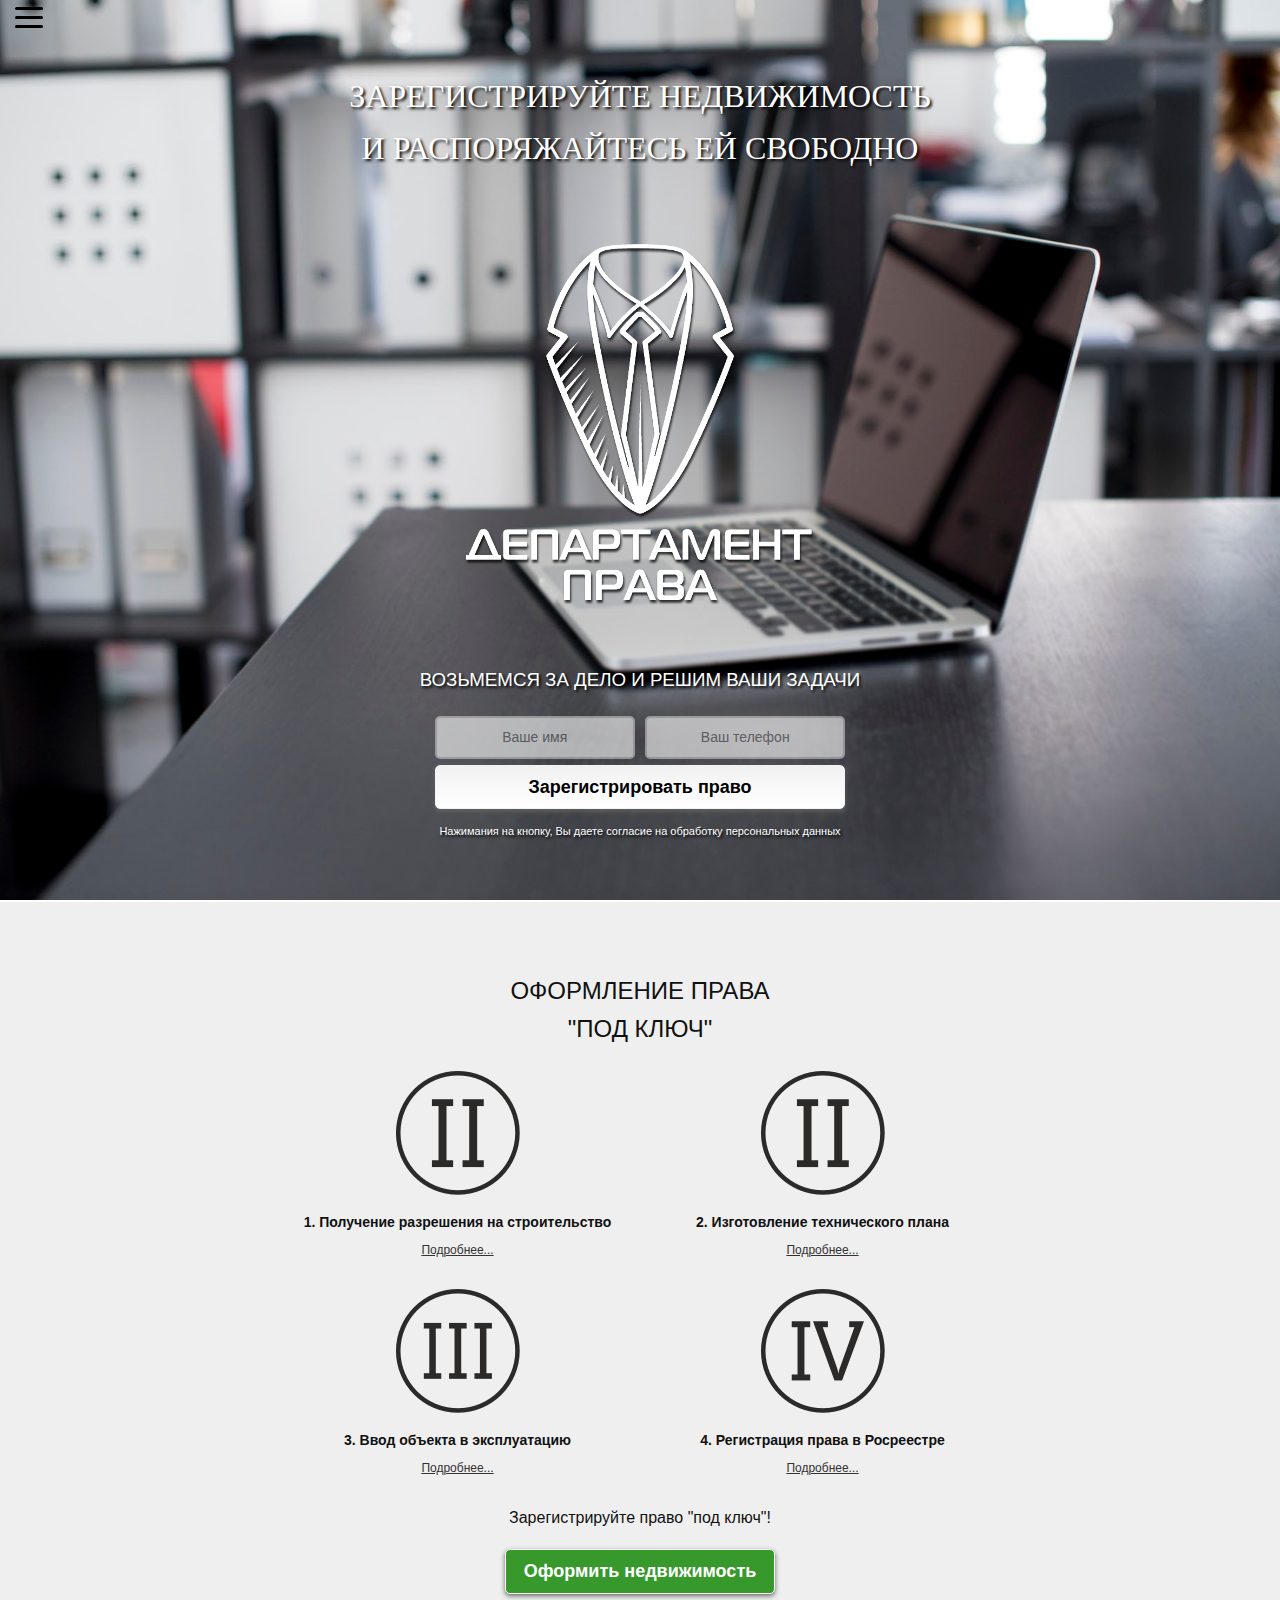
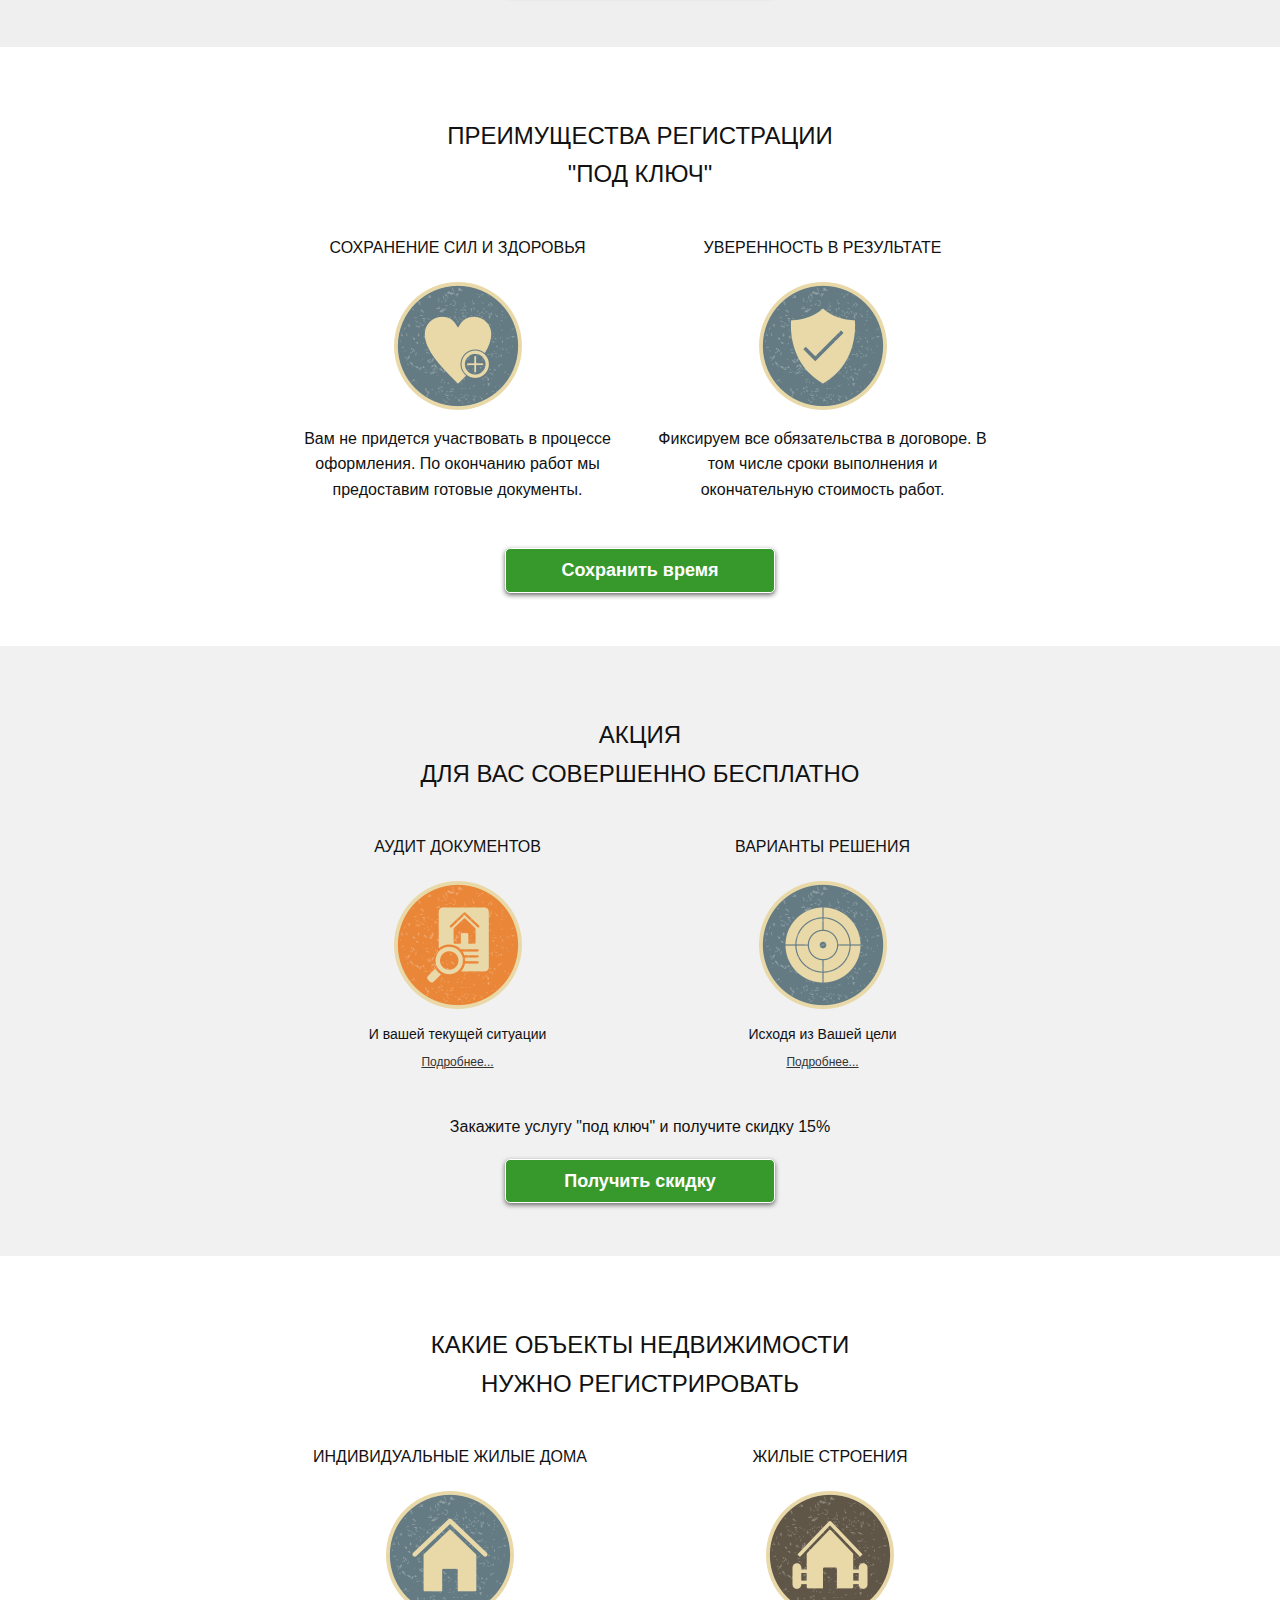
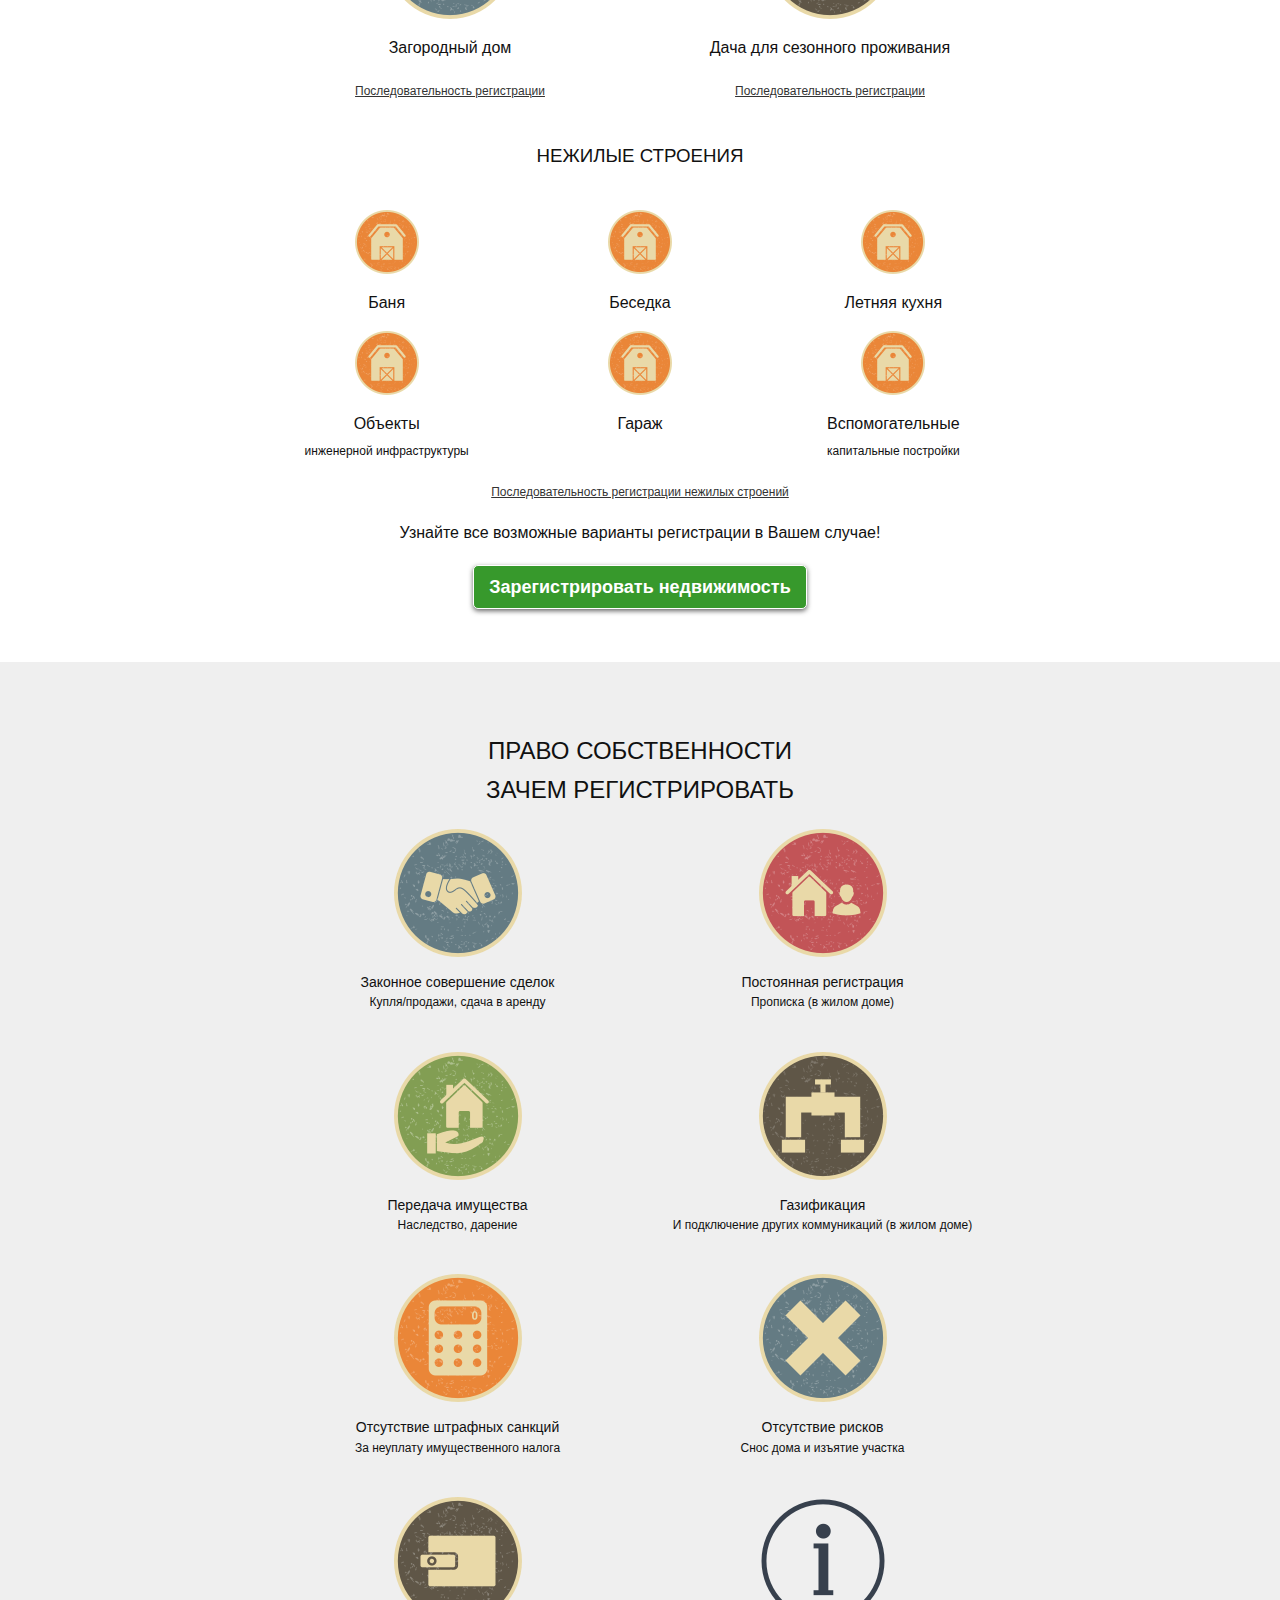
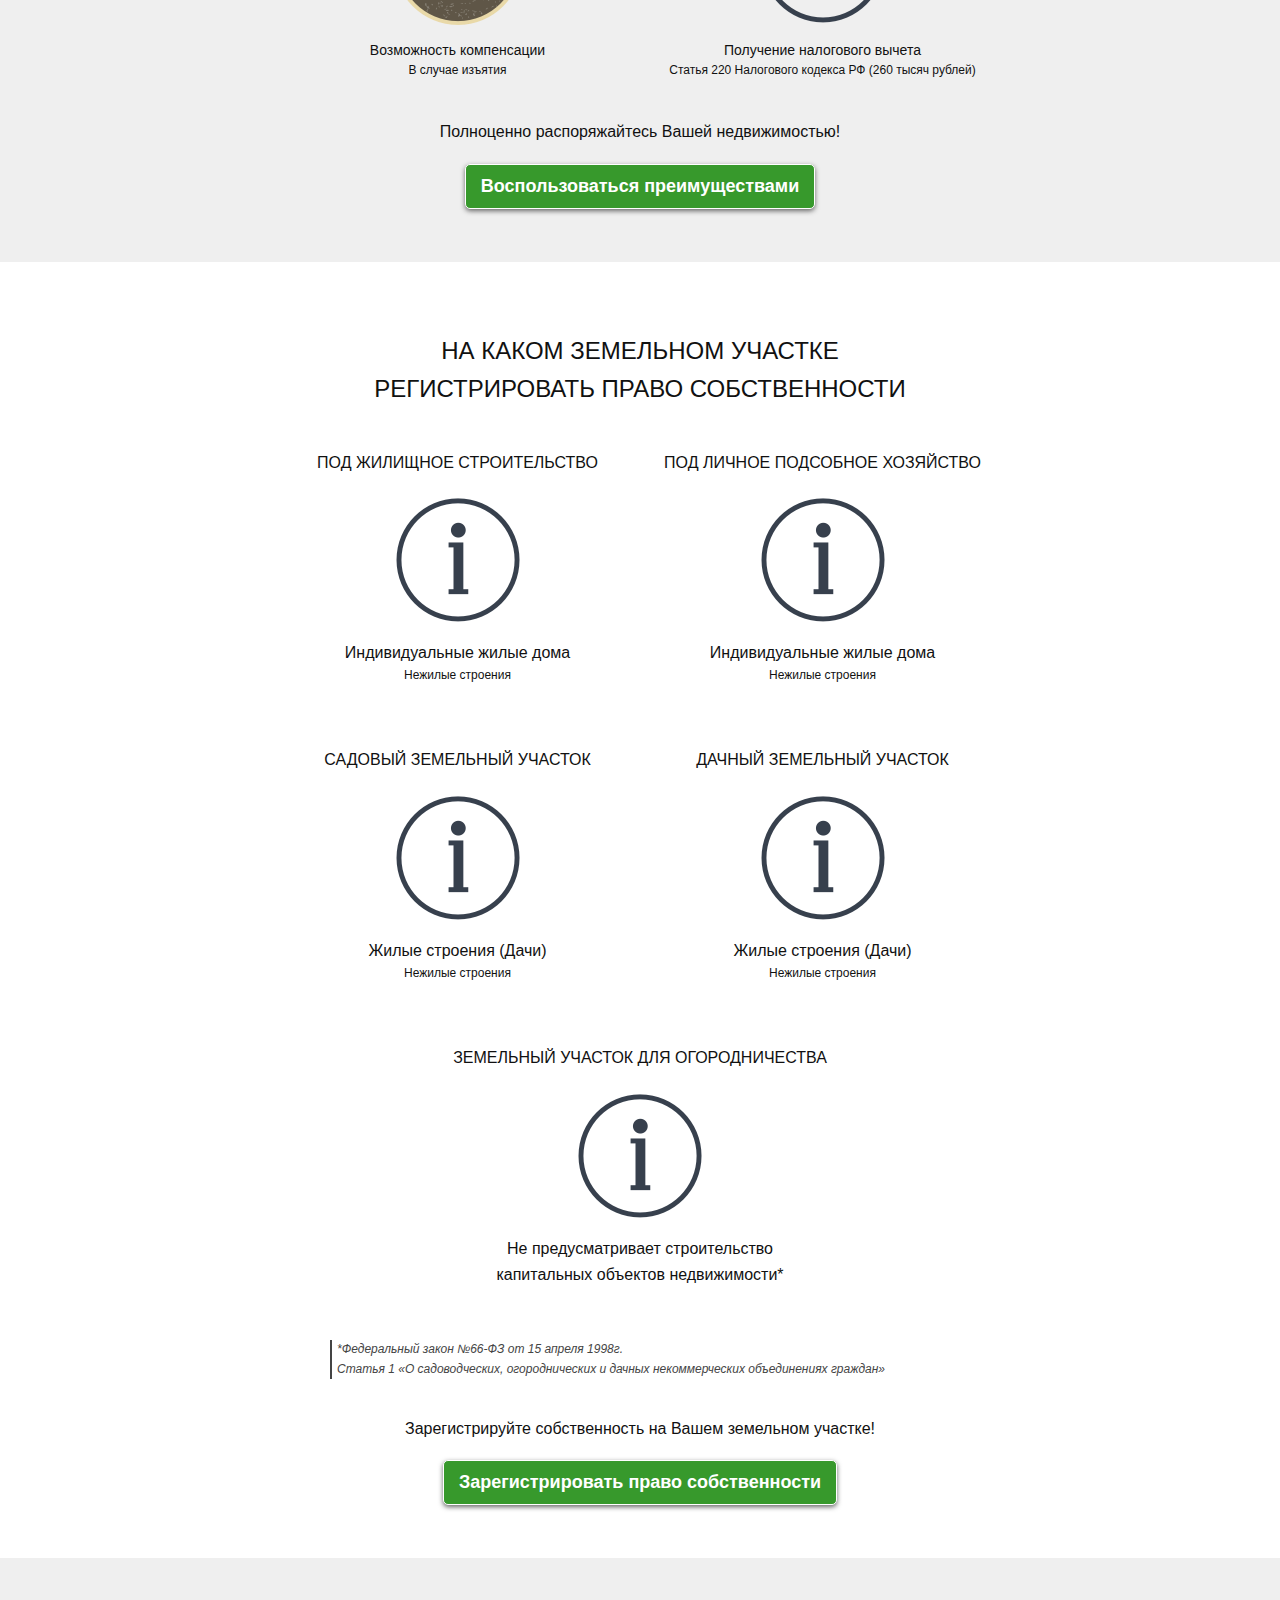
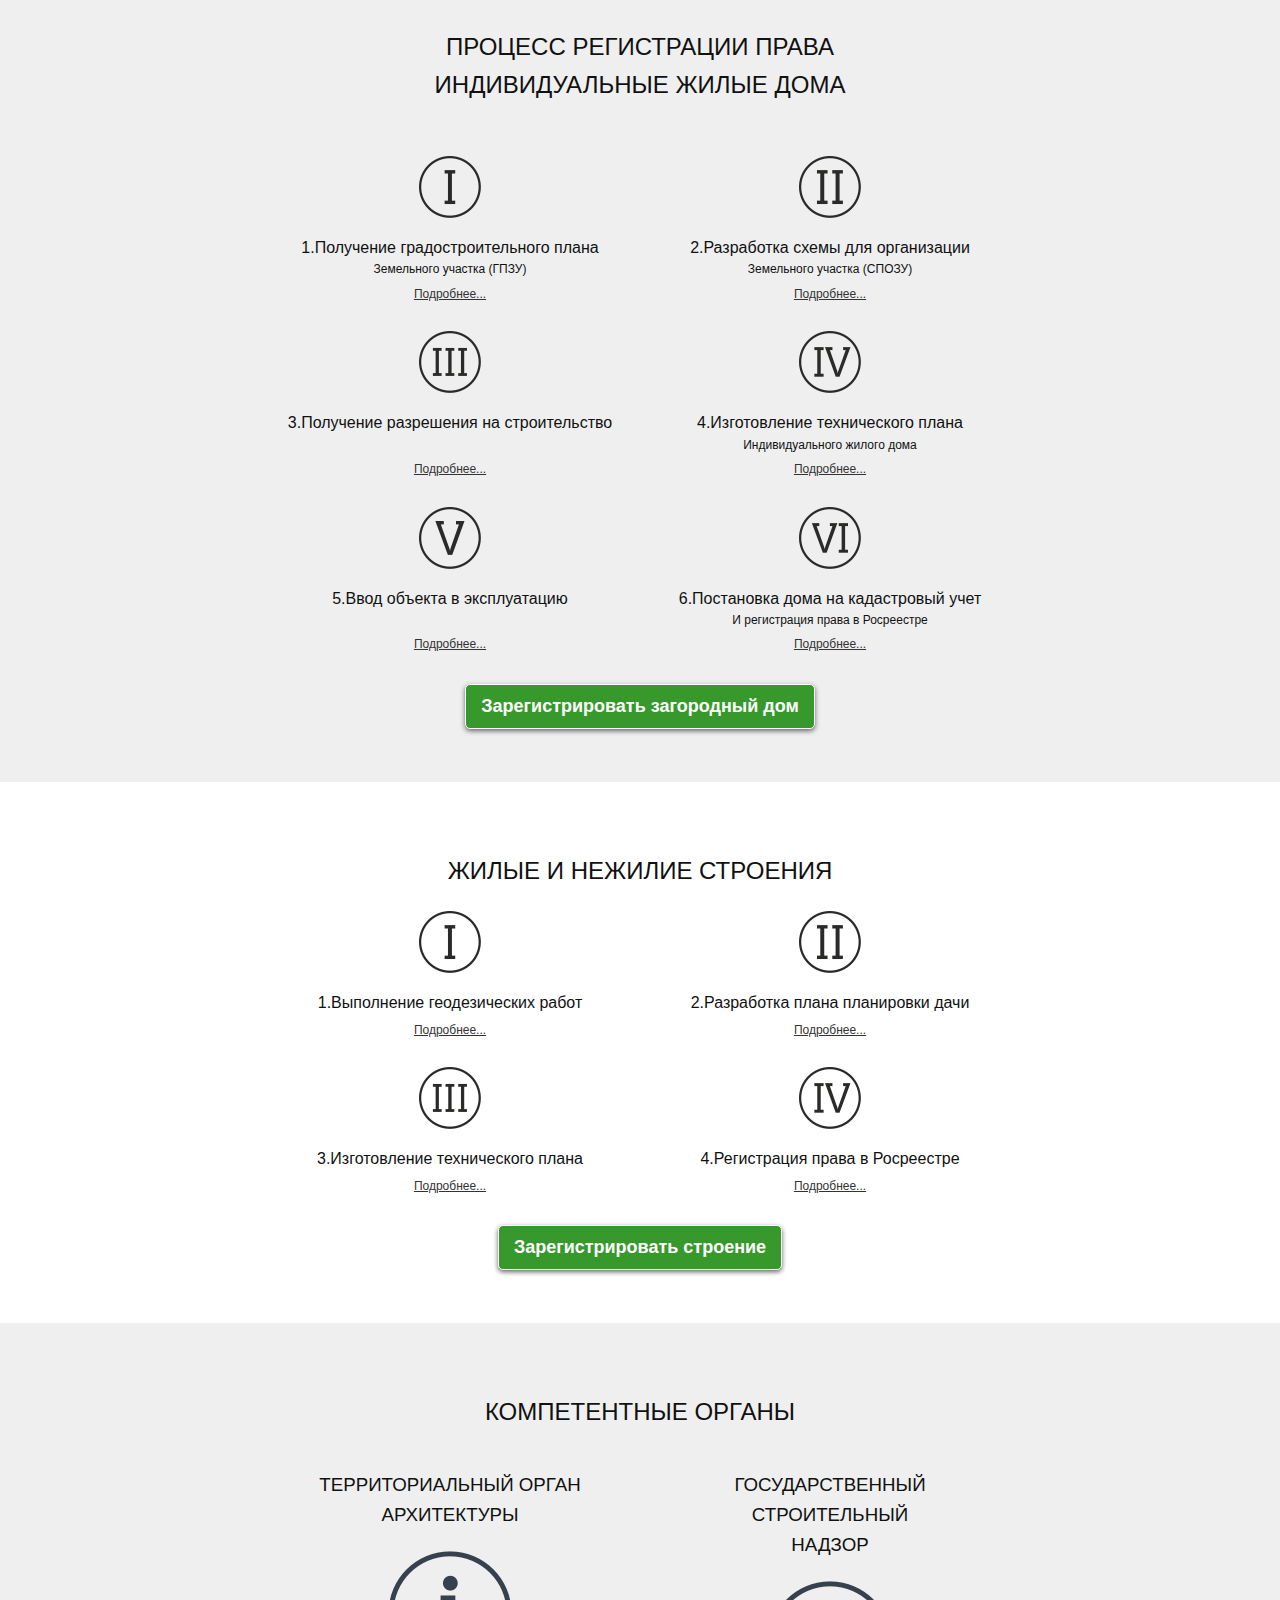
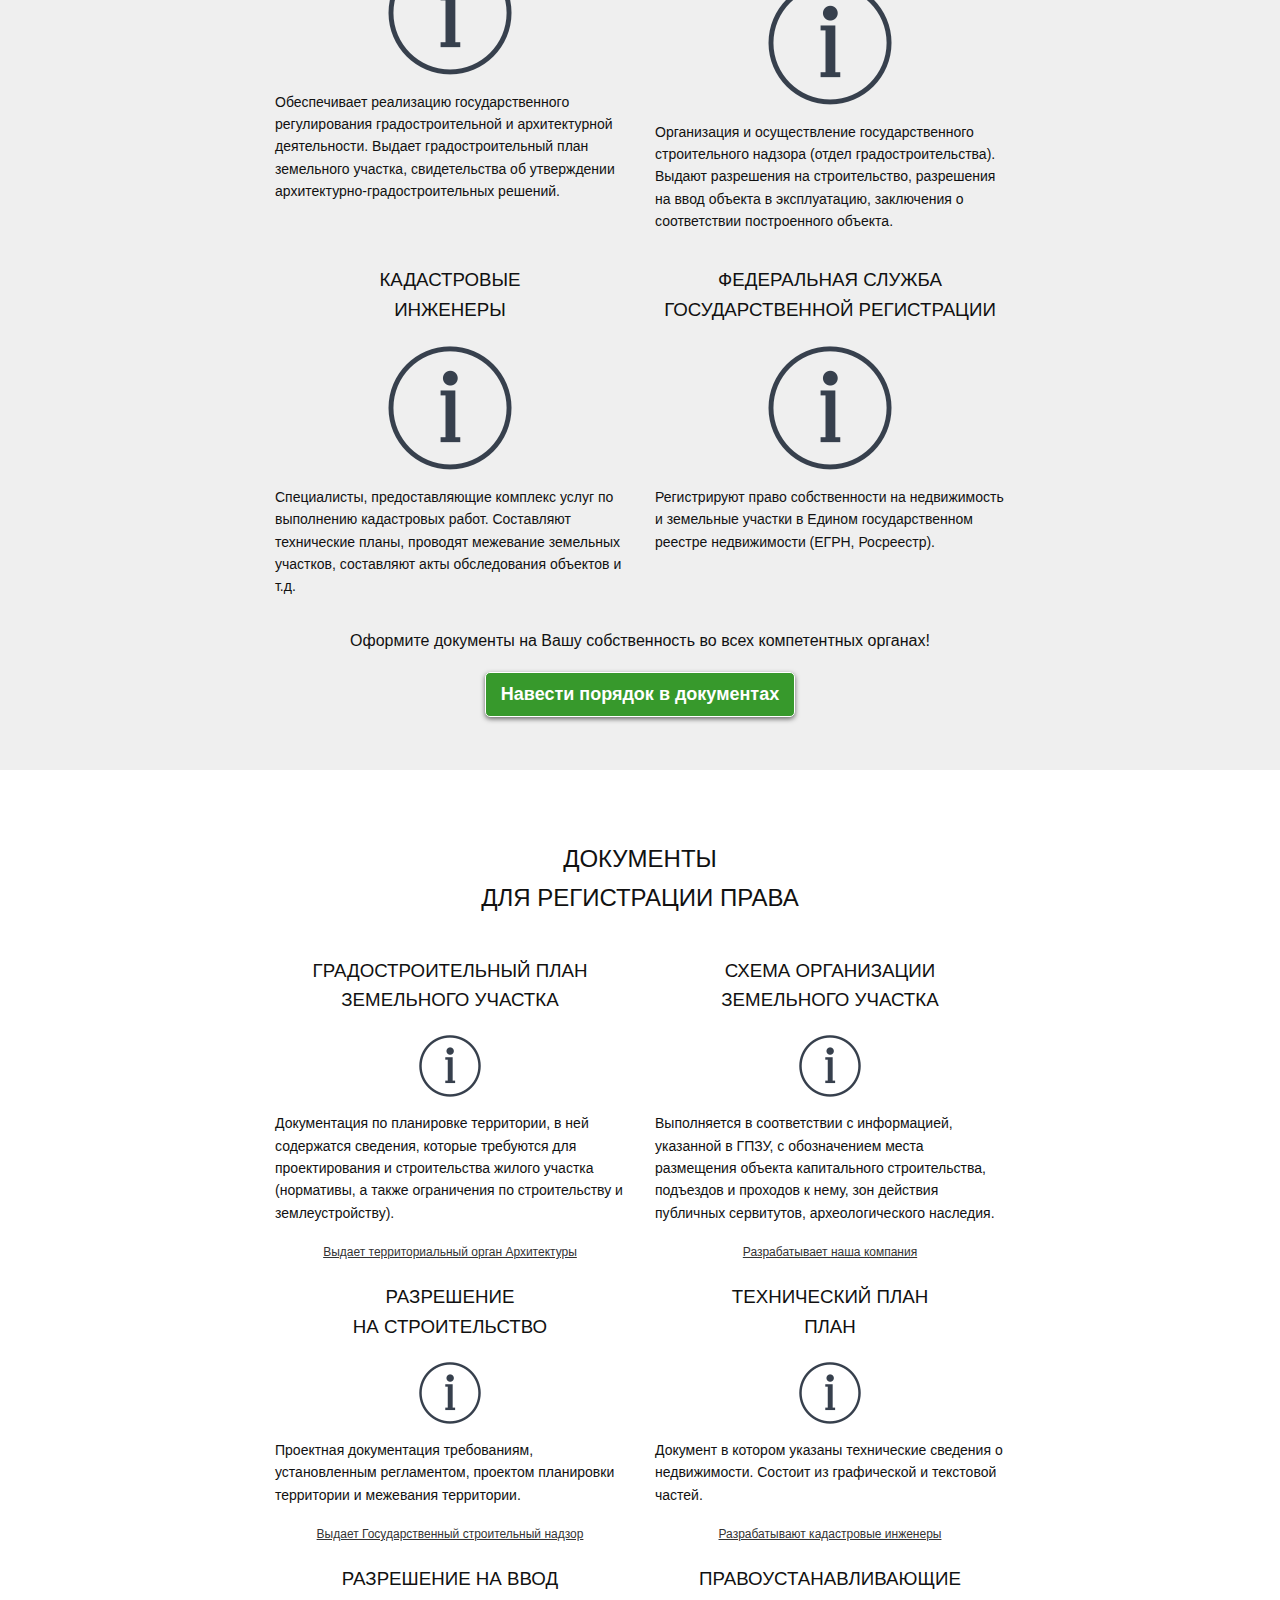
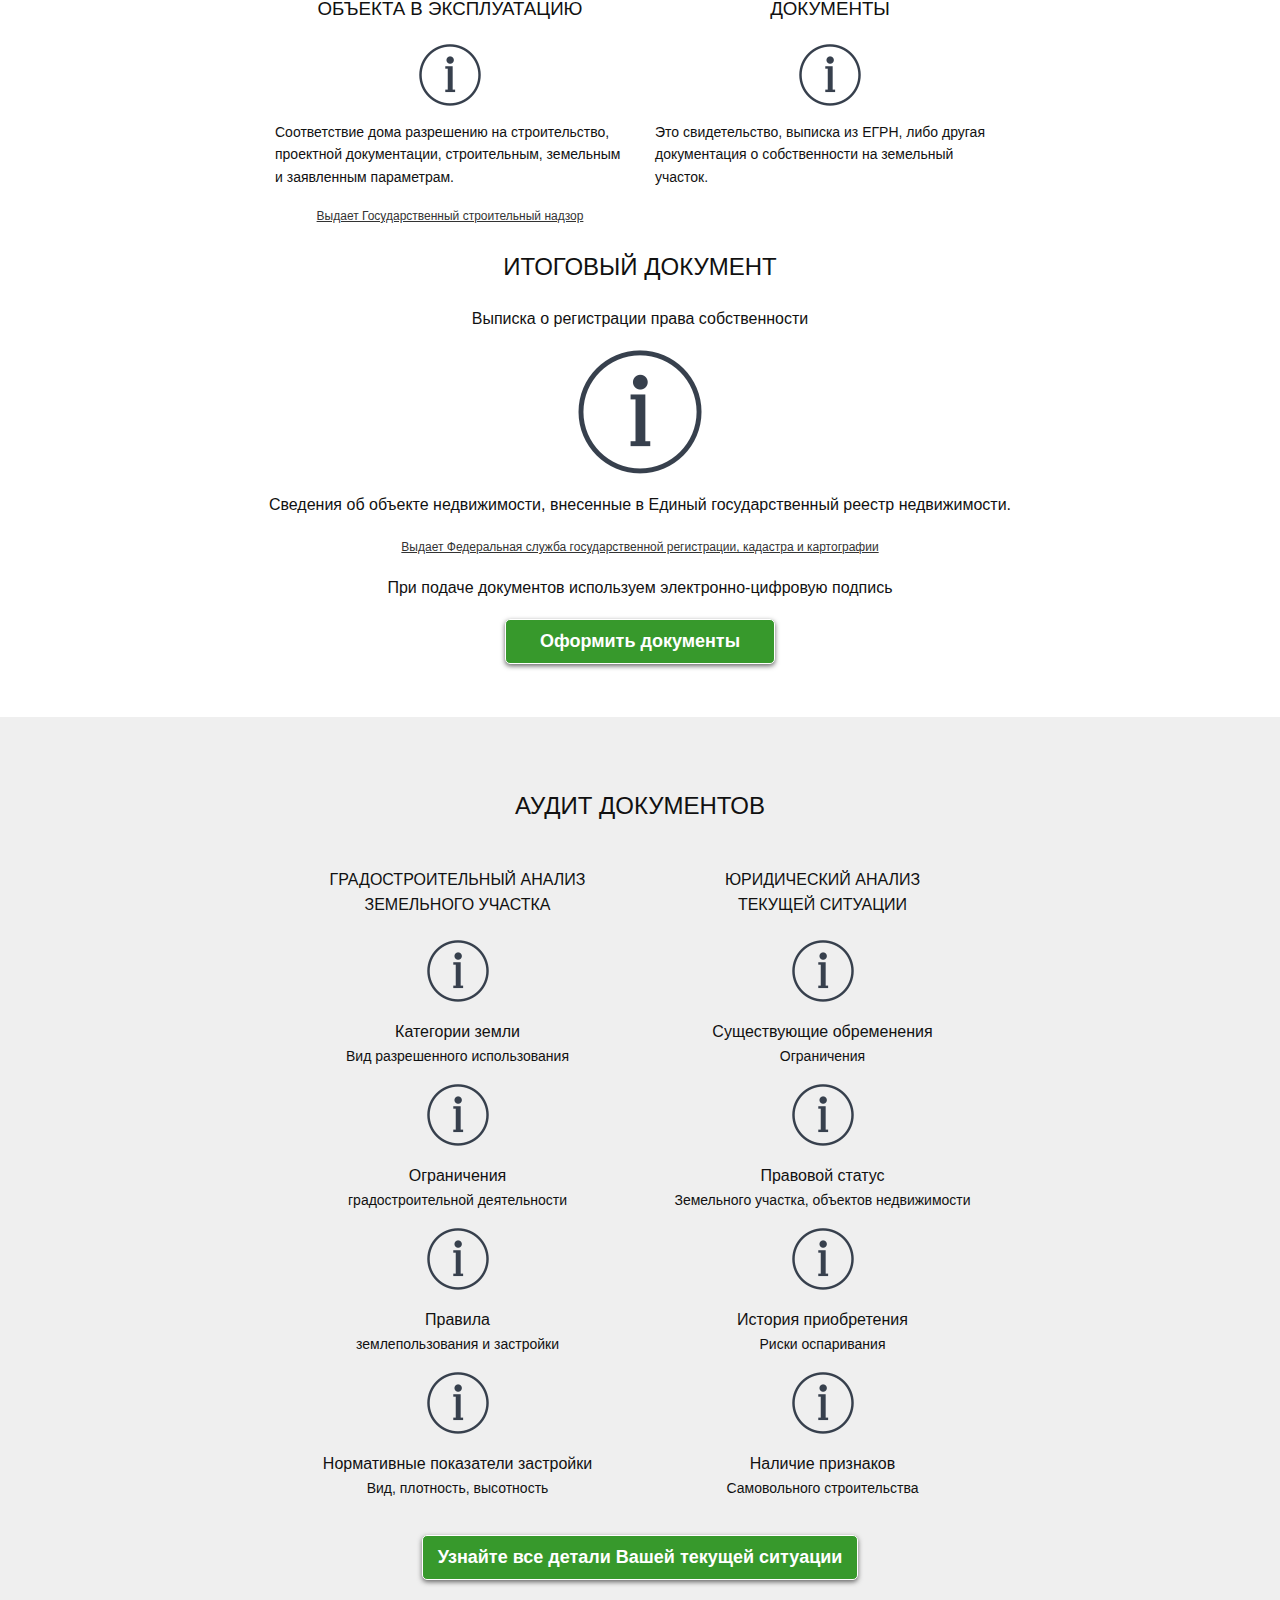
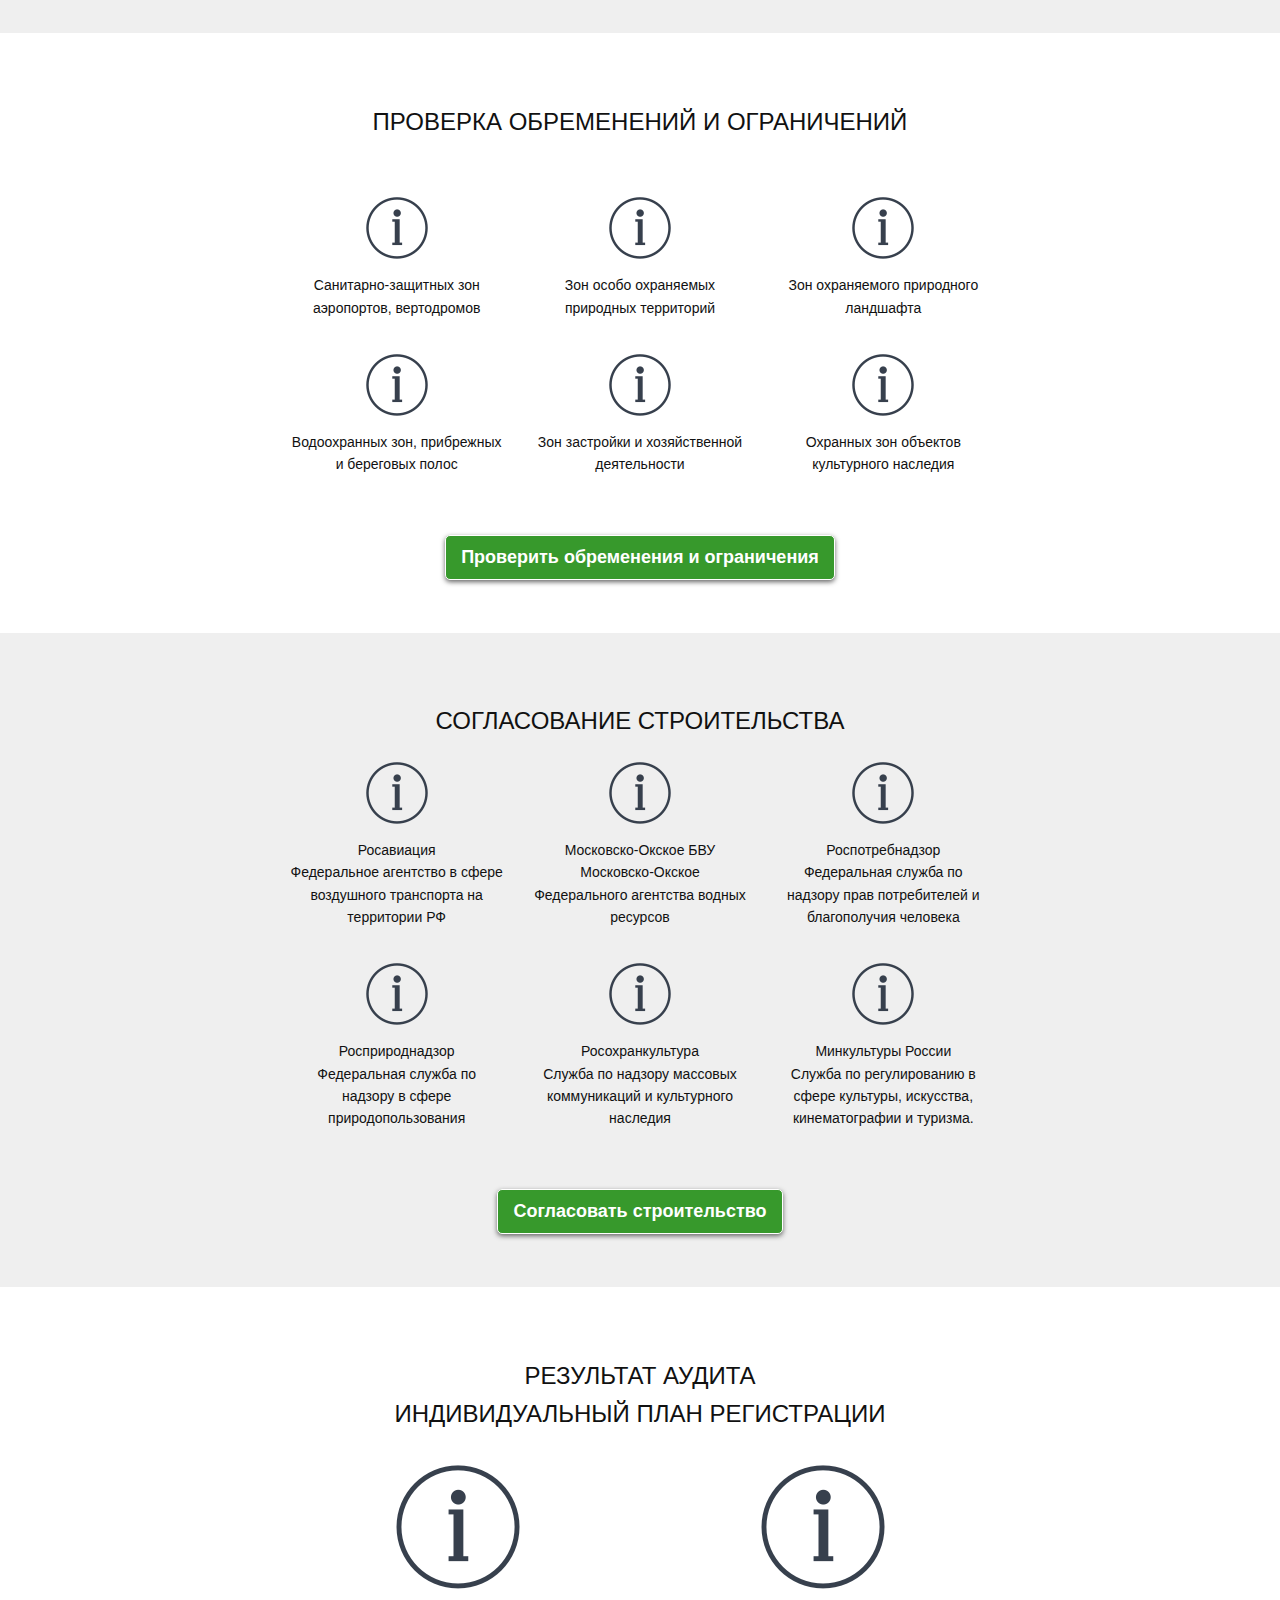
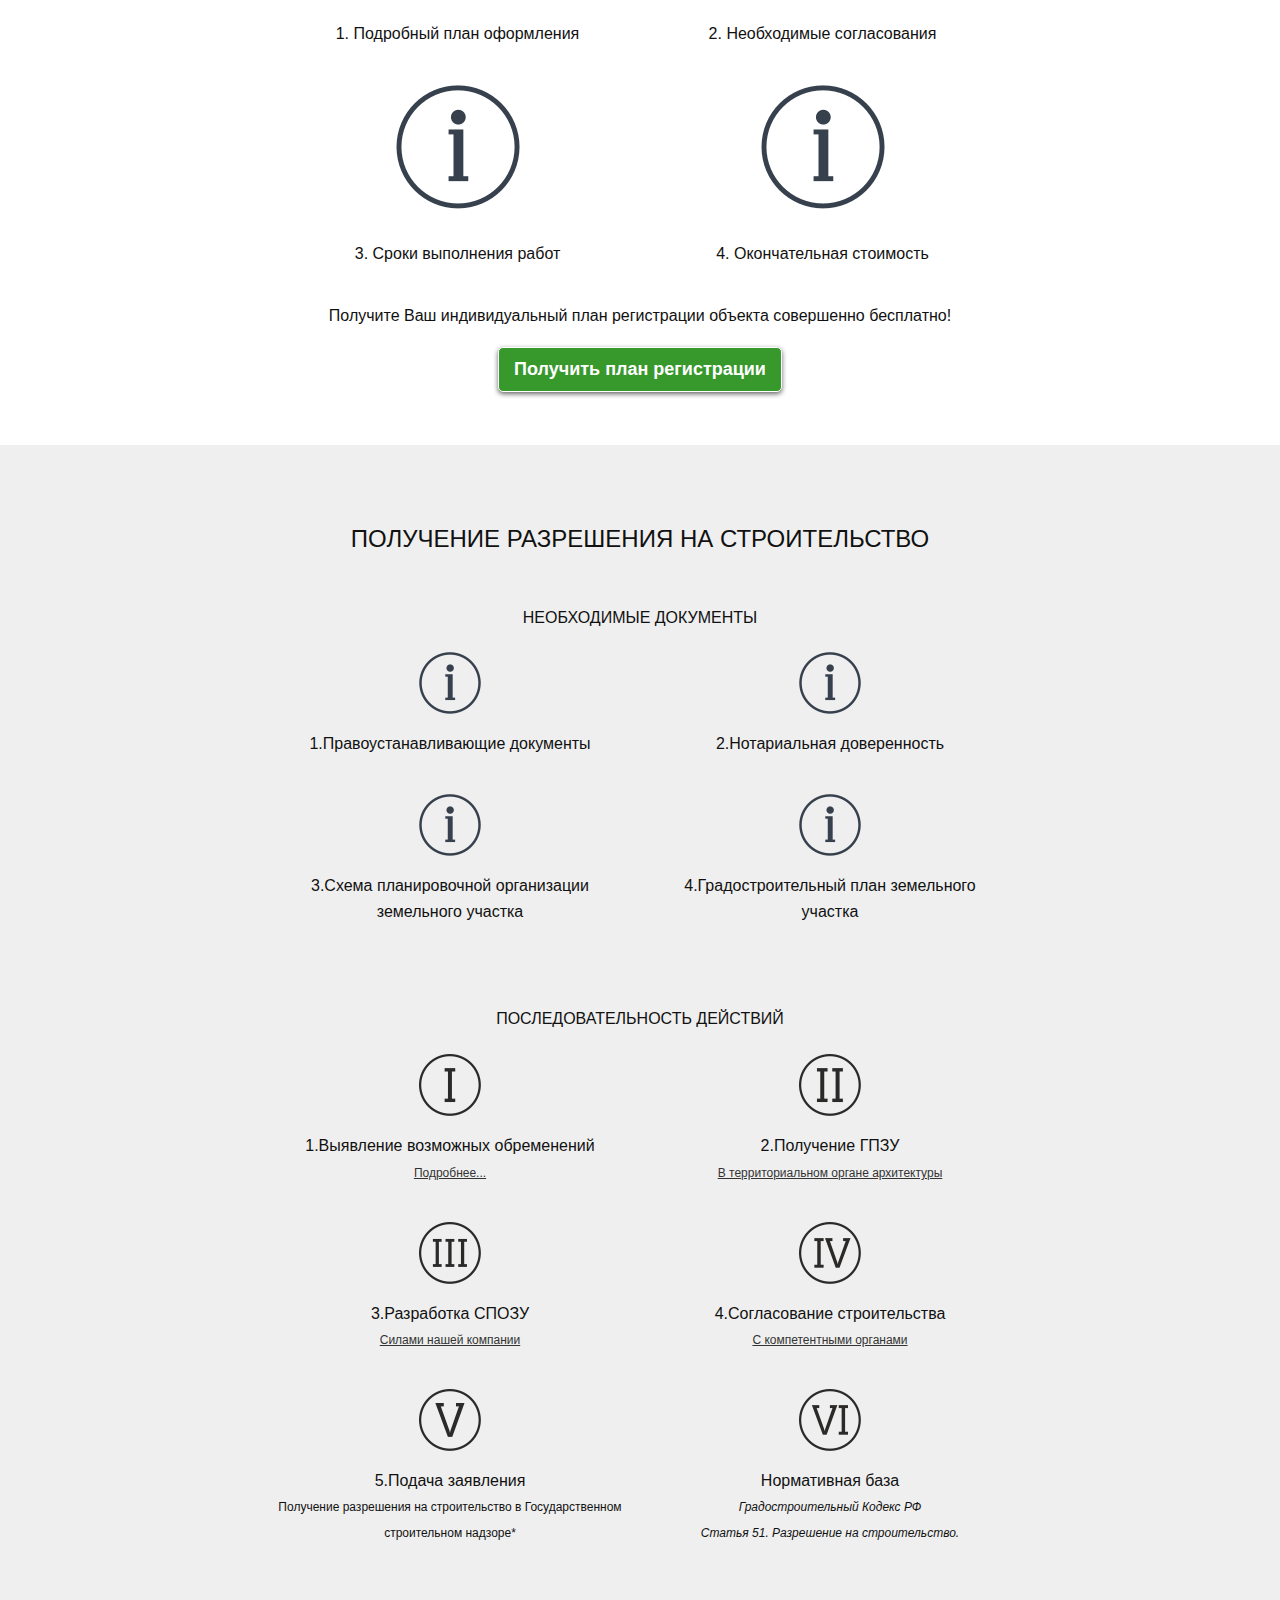
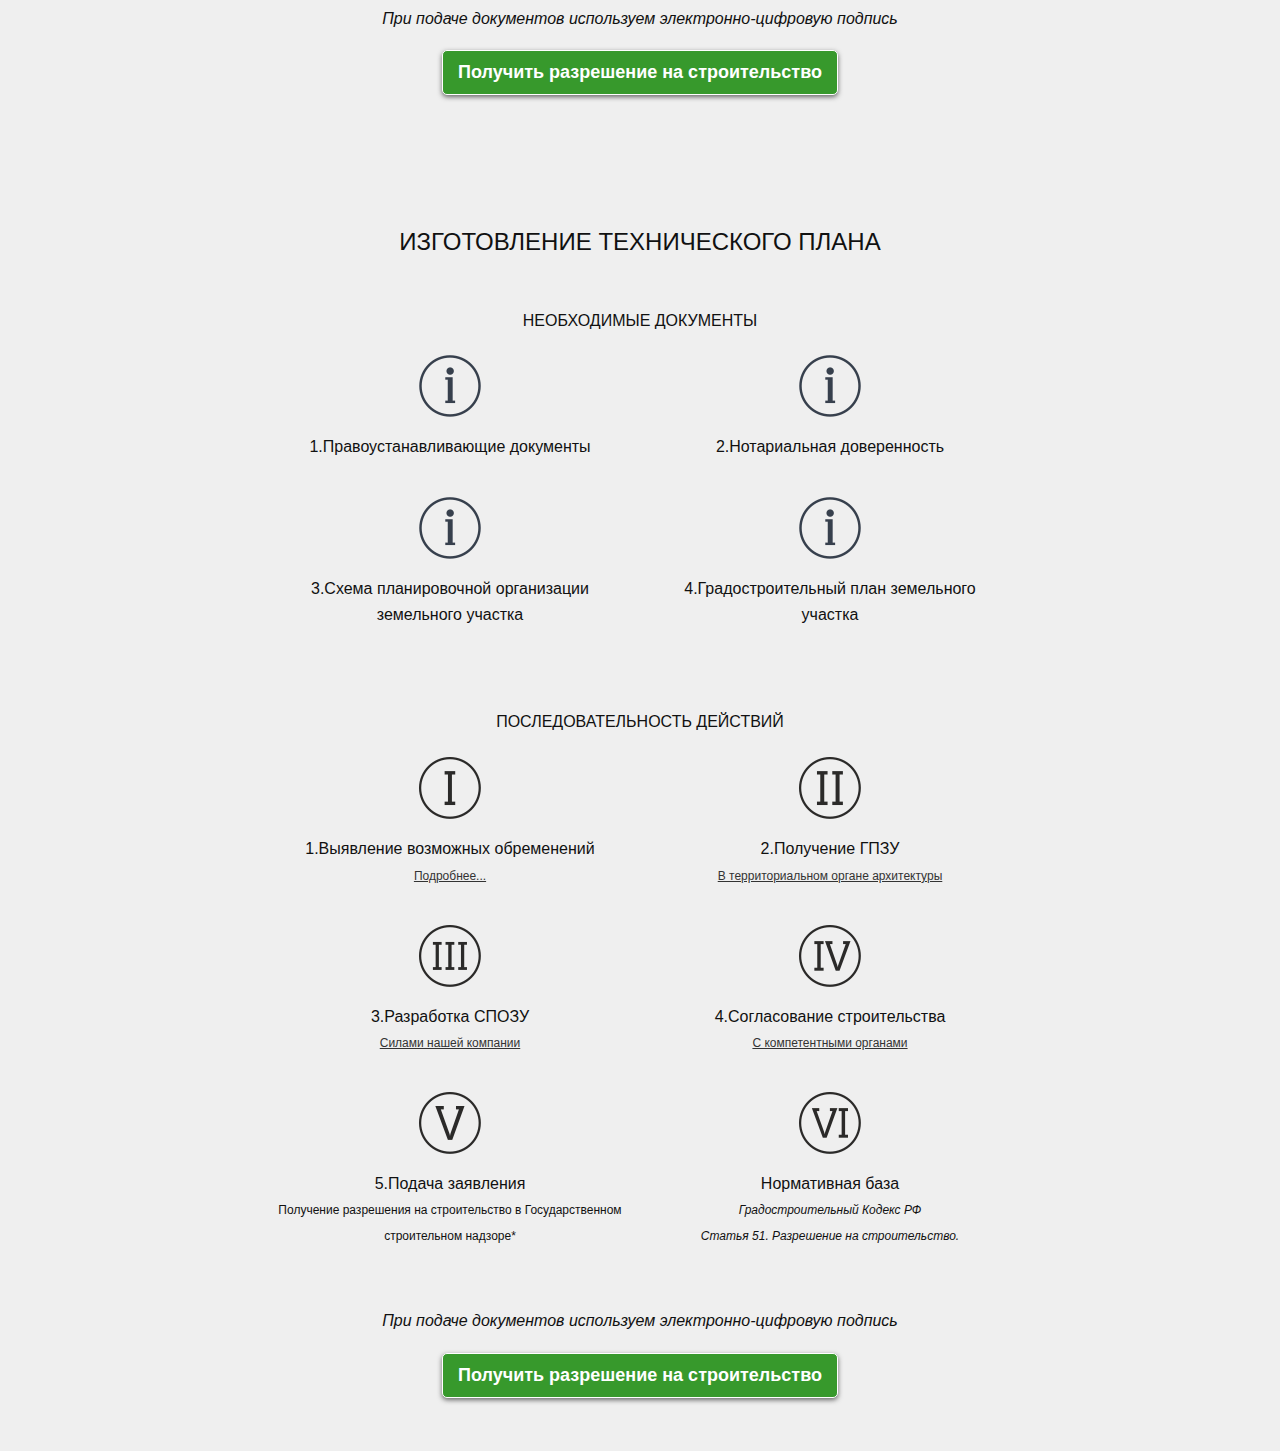
==== Department/index.html @ 3ffde990 "Upload" ====
<!DOCTYPE html>
<html class="no-js" lang="ru">

<head>

	<meta charset="utf-8">

	<title>Департамент Права</title>
	<meta name="description" 
	content="Оформление частных домов и строений в Москве и Московской области.
	Кадастровый учет, изготовление технического плана, разрешение на строительство и ввод в эксплуатацию.">

	<meta http-equiv="X-UA-Compatible" content="IE=edge">
	<meta name="viewport" content="width=device-width, initial-scale=1, maximum-scale=1">

	<meta property="og:image" content="path/to/image.jpg">

	<link rel="shortcut icon" href="img/favicon/favicon.ico" type="image/x-icon">
	<link rel="apple-touch-icon" href="img/favicon/apple-touch-icon.png">
	<link rel="apple-touch-icon" sizes="72x72" href="img/favicon/apple-touch-icon-72x72.png">
	<link rel="apple-touch-icon" sizes="114x114" href="img/favicon/apple-touch-icon-114x114.png">

	<!-- Bootstrap v3.3.4 Grid Styles -->
	<style>html{font-family:sans-serif;-ms-text-size-adjust:100%;-webkit-text-size-adjust:100%}body{margin:0}article,aside,details,figcaption,figure,footer,header,hgroup,main,menu,nav,section,summary{display:block}audio,canvas,progress,video{display:inline-block;vertical-align:baseline}audio:not([controls]){display:none;height:0}[hidden],template{display:none}a{background-color:transparent}a:active,a:hover{outline:0}abbr[title]{border-bottom:1px dotted}b,strong{font-weight:bold}dfn{font-style:italic}h1{font-size:2em;margin:0.67em 0}mark{background:#ff0;color:#000}small{font-size:80%}sub,sup{font-size:75%;line-height:0;position:relative;vertical-align:baseline}sup{top:-0.5em}sub{bottom:-0.25em}img{border:0}svg:not(:root){overflow:hidden}figure{margin:1em 40px}hr{-moz-box-sizing:content-box;-webkit-box-sizing:content-box;box-sizing:content-box;height:0}pre{overflow:auto}code,kbd,pre,samp{font-family:monospace, monospace;font-size:1em}button,input,optgroup,select,textarea{color:inherit;font:inherit;margin:0}button{overflow:visible}button,select{text-transform:none}button,html input[type="button"],input[type="reset"],input[type="submit"]{-webkit-appearance:button;cursor:pointer}button[disabled],html input[disabled]{cursor:default}button::-moz-focus-inner,input::-moz-focus-inner{border:0;padding:0}input{line-height:normal}input[type="checkbox"],input[type="radio"]{-webkit-box-sizing:border-box;-moz-box-sizing:border-box;box-sizing:border-box;padding:0}input[type="number"]::-webkit-inner-spin-button,input[type="number"]::-webkit-outer-spin-button{height:auto}input[type="search"]{-webkit-appearance:textfield;-moz-box-sizing:content-box;-webkit-box-sizing:content-box;box-sizing:content-box}input[type="search"]::-webkit-search-cancel-button,input[type="search"]::-webkit-search-decoration{-webkit-appearance:none}fieldset{border:1px solid #c0c0c0;margin:0 2px;padding:0.35em 0.625em 0.75em}legend{border:0;padding:0}textarea{overflow:auto}optgroup{font-weight:bold}table{border-collapse:collapse;border-spacing:0}td,th{padding:0}*{-webkit-box-sizing:border-box;-moz-box-sizing:border-box;box-sizing:border-box}*:before,*:after{-webkit-box-sizing:border-box;-moz-box-sizing:border-box;box-sizing:border-box}html{font-size:10px;-webkit-tap-highlight-color:rgba(0,0,0,0)}body{font-family:"Helvetica Neue",Helvetica,Arial,sans-serif;font-size:14px;line-height:1.42857143;color:#333;background-color:#fff}input,button,select,textarea{font-family:inherit;font-size:inherit;line-height:inherit}a{color:#337ab7;text-decoration:none}a:hover,a:focus{color:#23527c;text-decoration:underline}a:focus{outline:thin dotted;outline:5px auto -webkit-focus-ring-color;outline-offset:-2px}figure{margin:0}img{vertical-align:middle}.img-responsive{display:block;max-width:100%;height:auto}.img-rounded{border-radius:6px}.img-thumbnail{padding:4px;line-height:1.42857143;background-color:#fff;border:1px solid #ddd;border-radius:4px;-webkit-transition:all .2s ease-in-out;-o-transition:all .2s ease-in-out;transition:all .2s ease-in-out;display:inline-block;max-width:100%;height:auto}.img-circle{border-radius:50%}hr{margin-top:20px;margin-bottom:20px;border:0;border-top:1px solid #eee}.sr-only{position:absolute;width:1px;height:1px;margin:-1px;padding:0;overflow:hidden;clip:rect(0, 0, 0, 0);border:0}.sr-only-focusable:active,.sr-only-focusable:focus{position:static;width:auto;height:auto;margin:0;overflow:visible;clip:auto}[role="button"]{cursor:pointer}.container{margin-right:auto;margin-left:auto;padding-left:15px;padding-right:15px}@media (min-width:768px){.container{width:750px}}@media (min-width:992px){.container{width:970px}}@media (min-width:1200px){.container{width:1170px}}.container-fluid{margin-right:auto;margin-left:auto;padding-left:15px;padding-right:15px}.row{margin-left:-15px;margin-right:-15px}.col-xs-1, .col-sm-1, .col-md-1, .col-lg-1, .col-xs-2, .col-sm-2, .col-md-2, .col-lg-2, .col-xs-3, .col-sm-3, .col-md-3, .col-lg-3, .col-xs-4, .col-sm-4, .col-md-4, .col-lg-4, .col-xs-5, .col-sm-5, .col-md-5, .col-lg-5, .col-xs-6, .col-sm-6, .col-md-6, .col-lg-6, .col-xs-7, .col-sm-7, .col-md-7, .col-lg-7, .col-xs-8, .col-sm-8, .col-md-8, .col-lg-8, .col-xs-9, .col-sm-9, .col-md-9, .col-lg-9, .col-xs-10, .col-sm-10, .col-md-10, .col-lg-10, .col-xs-11, .col-sm-11, .col-md-11, .col-lg-11, .col-xs-12, .col-sm-12, .col-md-12, .col-lg-12{position:relative;min-height:1px;padding-left:15px;padding-right:15px}.col-xs-1, .col-xs-2, .col-xs-3, .col-xs-4, .col-xs-5, .col-xs-6, .col-xs-7, .col-xs-8, .col-xs-9, .col-xs-10, .col-xs-11, .col-xs-12{float:left}.col-xs-12{width:100%}.col-xs-11{width:91.66666667%}.col-xs-10{width:83.33333333%}.col-xs-9{width:75%}.col-xs-8{width:66.66666667%}.col-xs-7{width:58.33333333%}.col-xs-6{width:50%}.col-xs-5{width:41.66666667%}.col-xs-4{width:33.33333333%}.col-xs-3{width:25%}.col-xs-2{width:16.66666667%}.col-xs-1{width:8.33333333%}.col-xs-pull-12{right:100%}.col-xs-pull-11{right:91.66666667%}.col-xs-pull-10{right:83.33333333%}.col-xs-pull-9{right:75%}.col-xs-pull-8{right:66.66666667%}.col-xs-pull-7{right:58.33333333%}.col-xs-pull-6{right:50%}.col-xs-pull-5{right:41.66666667%}.col-xs-pull-4{right:33.33333333%}.col-xs-pull-3{right:25%}.col-xs-pull-2{right:16.66666667%}.col-xs-pull-1{right:8.33333333%}.col-xs-pull-0{right:auto}.col-xs-push-12{left:100%}.col-xs-push-11{left:91.66666667%}.col-xs-push-10{left:83.33333333%}.col-xs-push-9{left:75%}.col-xs-push-8{left:66.66666667%}.col-xs-push-7{left:58.33333333%}.col-xs-push-6{left:50%}.col-xs-push-5{left:41.66666667%}.col-xs-push-4{left:33.33333333%}.col-xs-push-3{left:25%}.col-xs-push-2{left:16.66666667%}.col-xs-push-1{left:8.33333333%}.col-xs-push-0{left:auto}.col-xs-offset-12{margin-left:100%}.col-xs-offset-11{margin-left:91.66666667%}.col-xs-offset-10{margin-left:83.33333333%}.col-xs-offset-9{margin-left:75%}.col-xs-offset-8{margin-left:66.66666667%}.col-xs-offset-7{margin-left:58.33333333%}.col-xs-offset-6{margin-left:50%}.col-xs-offset-5{margin-left:41.66666667%}.col-xs-offset-4{margin-left:33.33333333%}.col-xs-offset-3{margin-left:25%}.col-xs-offset-2{margin-left:16.66666667%}.col-xs-offset-1{margin-left:8.33333333%}.col-xs-offset-0{margin-left:0}@media (min-width:768px){.col-sm-1, .col-sm-2, .col-sm-3, .col-sm-4, .col-sm-5, .col-sm-6, .col-sm-7, .col-sm-8, .col-sm-9, .col-sm-10, .col-sm-11, .col-sm-12{float:left}.col-sm-12{width:100%}.col-sm-11{width:91.66666667%}.col-sm-10{width:83.33333333%}.col-sm-9{width:75%}.col-sm-8{width:66.66666667%}.col-sm-7{width:58.33333333%}.col-sm-6{width:50%}.col-sm-5{width:41.66666667%}.col-sm-4{width:33.33333333%}.col-sm-3{width:25%}.col-sm-2{width:16.66666667%}.col-sm-1{width:8.33333333%}.col-sm-pull-12{right:100%}.col-sm-pull-11{right:91.66666667%}.col-sm-pull-10{right:83.33333333%}.col-sm-pull-9{right:75%}.col-sm-pull-8{right:66.66666667%}.col-sm-pull-7{right:58.33333333%}.col-sm-pull-6{right:50%}.col-sm-pull-5{right:41.66666667%}.col-sm-pull-4{right:33.33333333%}.col-sm-pull-3{right:25%}.col-sm-pull-2{right:16.66666667%}.col-sm-pull-1{right:8.33333333%}.col-sm-pull-0{right:auto}.col-sm-push-12{left:100%}.col-sm-push-11{left:91.66666667%}.col-sm-push-10{left:83.33333333%}.col-sm-push-9{left:75%}.col-sm-push-8{left:66.66666667%}.col-sm-push-7{left:58.33333333%}.col-sm-push-6{left:50%}.col-sm-push-5{left:41.66666667%}.col-sm-push-4{left:33.33333333%}.col-sm-push-3{left:25%}.col-sm-push-2{left:16.66666667%}.col-sm-push-1{left:8.33333333%}.col-sm-push-0{left:auto}.col-sm-offset-12{margin-left:100%}.col-sm-offset-11{margin-left:91.66666667%}.col-sm-offset-10{margin-left:83.33333333%}.col-sm-offset-9{margin-left:75%}.col-sm-offset-8{margin-left:66.66666667%}.col-sm-offset-7{margin-left:58.33333333%}.col-sm-offset-6{margin-left:50%}.col-sm-offset-5{margin-left:41.66666667%}.col-sm-offset-4{margin-left:33.33333333%}.col-sm-offset-3{margin-left:25%}.col-sm-offset-2{margin-left:16.66666667%}.col-sm-offset-1{margin-left:8.33333333%}.col-sm-offset-0{margin-left:0}}@media (min-width:992px){.col-md-1, .col-md-2, .col-md-3, .col-md-4, .col-md-5, .col-md-6, .col-md-7, .col-md-8, .col-md-9, .col-md-10, .col-md-11, .col-md-12{float:left}.col-md-12{width:100%}.col-md-11{width:91.66666667%}.col-md-10{width:83.33333333%}.col-md-9{width:75%}.col-md-8{width:66.66666667%}.col-md-7{width:58.33333333%}.col-md-6{width:50%}.col-md-5{width:41.66666667%}.col-md-4{width:33.33333333%}.col-md-3{width:25%}.col-md-2{width:16.66666667%}.col-md-1{width:8.33333333%}.col-md-pull-12{right:100%}.col-md-pull-11{right:91.66666667%}.col-md-pull-10{right:83.33333333%}.col-md-pull-9{right:75%}.col-md-pull-8{right:66.66666667%}.col-md-pull-7{right:58.33333333%}.col-md-pull-6{right:50%}.col-md-pull-5{right:41.66666667%}.col-md-pull-4{right:33.33333333%}.col-md-pull-3{right:25%}.col-md-pull-2{right:16.66666667%}.col-md-pull-1{right:8.33333333%}.col-md-pull-0{right:auto}.col-md-push-12{left:100%}.col-md-push-11{left:91.66666667%}.col-md-push-10{left:83.33333333%}.col-md-push-9{left:75%}.col-md-push-8{left:66.66666667%}.col-md-push-7{left:58.33333333%}.col-md-push-6{left:50%}.col-md-push-5{left:41.66666667%}.col-md-push-4{left:33.33333333%}.col-md-push-3{left:25%}.col-md-push-2{left:16.66666667%}.col-md-push-1{left:8.33333333%}.col-md-push-0{left:auto}.col-md-offset-12{margin-left:100%}.col-md-offset-11{margin-left:91.66666667%}.col-md-offset-10{margin-left:83.33333333%}.col-md-offset-9{margin-left:75%}.col-md-offset-8{margin-left:66.66666667%}.col-md-offset-7{margin-left:58.33333333%}.col-md-offset-6{margin-left:50%}.col-md-offset-5{margin-left:41.66666667%}.col-md-offset-4{margin-left:33.33333333%}.col-md-offset-3{margin-left:25%}.col-md-offset-2{margin-left:16.66666667%}.col-md-offset-1{margin-left:8.33333333%}.col-md-offset-0{margin-left:0}}@media (min-width:1200px){.col-lg-1, .col-lg-2, .col-lg-3, .col-lg-4, .col-lg-5, .col-lg-6, .col-lg-7, .col-lg-8, .col-lg-9, .col-lg-10, .col-lg-11, .col-lg-12{float:left}.col-lg-12{width:100%}.col-lg-11{width:91.66666667%}.col-lg-10{width:83.33333333%}.col-lg-9{width:75%}.col-lg-8{width:66.66666667%}.col-lg-7{width:58.33333333%}.col-lg-6{width:50%}.col-lg-5{width:41.66666667%}.col-lg-4{width:33.33333333%}.col-lg-3{width:25%}.col-lg-2{width:16.66666667%}.col-lg-1{width:8.33333333%}.col-lg-pull-12{right:100%}.col-lg-pull-11{right:91.66666667%}.col-lg-pull-10{right:83.33333333%}.col-lg-pull-9{right:75%}.col-lg-pull-8{right:66.66666667%}.col-lg-pull-7{right:58.33333333%}.col-lg-pull-6{right:50%}.col-lg-pull-5{right:41.66666667%}.col-lg-pull-4{right:33.33333333%}.col-lg-pull-3{right:25%}.col-lg-pull-2{right:16.66666667%}.col-lg-pull-1{right:8.33333333%}.col-lg-pull-0{right:auto}.col-lg-push-12{left:100%}.col-lg-push-11{left:91.66666667%}.col-lg-push-10{left:83.33333333%}.col-lg-push-9{left:75%}.col-lg-push-8{left:66.66666667%}.col-lg-push-7{left:58.33333333%}.col-lg-push-6{left:50%}.col-lg-push-5{left:41.66666667%}.col-lg-push-4{left:33.33333333%}.col-lg-push-3{left:25%}.col-lg-push-2{left:16.66666667%}.col-lg-push-1{left:8.33333333%}.col-lg-push-0{left:auto}.col-lg-offset-12{margin-left:100%}.col-lg-offset-11{margin-left:91.66666667%}.col-lg-offset-10{margin-left:83.33333333%}.col-lg-offset-9{margin-left:75%}.col-lg-offset-8{margin-left:66.66666667%}.col-lg-offset-7{margin-left:58.33333333%}.col-lg-offset-6{margin-left:50%}.col-lg-offset-5{margin-left:41.66666667%}.col-lg-offset-4{margin-left:33.33333333%}.col-lg-offset-3{margin-left:25%}.col-lg-offset-2{margin-left:16.66666667%}.col-lg-offset-1{margin-left:8.33333333%}.col-lg-offset-0{margin-left:0}}.clearfix:before,.clearfix:after,.container:before,.container:after,.container-fluid:before,.container-fluid:after,.row:before,.row:after{content:" ";display:table}.clearfix:after,.container:after,.container-fluid:after,.row:after{clear:both}.center-block{display:block;margin-left:auto;margin-right:auto}.pull-right{float:right !important}.pull-left{float:left !important}.hide{display:none !important}.show{display:block !important}.invisible{visibility:hidden}.text-hide{font:0/0 a;color:transparent;text-shadow:none;background-color:transparent;border:0}.hidden{display:none !important}.affix{position:fixed}@-ms-viewport{width:device-width}.visible-xs,.visible-sm,.visible-md,.visible-lg{display:none !important}.visible-xs-block,.visible-xs-inline,.visible-xs-inline-block,.visible-sm-block,.visible-sm-inline,.visible-sm-inline-block,.visible-md-block,.visible-md-inline,.visible-md-inline-block,.visible-lg-block,.visible-lg-inline,.visible-lg-inline-block{display:none !important}@media (max-width:767px){.visible-xs{display:block !important}table.visible-xs{display:table}tr.visible-xs{display:table-row !important}th.visible-xs,td.visible-xs{display:table-cell !important}}@media (max-width:767px){.visible-xs-block{display:block !important}}@media (max-width:767px){.visible-xs-inline{display:inline !important}}@media (max-width:767px){.visible-xs-inline-block{display:inline-block !important}}@media (min-width:768px) and (max-width:991px){.visible-sm{display:block !important}table.visible-sm{display:table}tr.visible-sm{display:table-row !important}th.visible-sm,td.visible-sm{display:table-cell !important}}@media (min-width:768px) and (max-width:991px){.visible-sm-block{display:block !important}}@media (min-width:768px) and (max-width:991px){.visible-sm-inline{display:inline !important}}@media (min-width:768px) and (max-width:991px){.visible-sm-inline-block{display:inline-block !important}}@media (min-width:992px) and (max-width:1199px){.visible-md{display:block !important}table.visible-md{display:table}tr.visible-md{display:table-row !important}th.visible-md,td.visible-md{display:table-cell !important}}@media (min-width:992px) and (max-width:1199px){.visible-md-block{display:block !important}}@media (min-width:992px) and (max-width:1199px){.visible-md-inline{display:inline !important}}@media (min-width:992px) and (max-width:1199px){.visible-md-inline-block{display:inline-block !important}}@media (min-width:1200px){.visible-lg{display:block !important}table.visible-lg{display:table}tr.visible-lg{display:table-row !important}th.visible-lg,td.visible-lg{display:table-cell !important}}@media (min-width:1200px){.visible-lg-block{display:block !important}}@media (min-width:1200px){.visible-lg-inline{display:inline !important}}@media (min-width:1200px){.visible-lg-inline-block{display:inline-block !important}}@media (max-width:767px){.hidden-xs{display:none !important}}@media (min-width:768px) and (max-width:991px){.hidden-sm{display:none !important}}@media (min-width:992px) and (max-width:1199px){.hidden-md{display:none !important}}@media (min-width:1200px){.hidden-lg{display:none !important}}.visible-print{display:none !important}@media print{.visible-print{display:block !important}table.visible-print{display:table}tr.visible-print{display:table-row !important}th.visible-print,td.visible-print{display:table-cell !important}}.visible-print-block{display:none !important}@media print{.visible-print-block{display:block !important}}.visible-print-inline{display:none !important}@media print{.visible-print-inline{display:inline !important}}.visible-print-inline-block{display:none !important}@media print{.visible-print-inline-block{display:inline-block !important}}@media print{.hidden-print{display:none !important}}</style>

	<!-- Header CSS (First Sections of Website: paste after release from header.min.css here) -->
	<style></style>

	<!-- Load CSS, CSS Localstorage & WebFonts Main Function -->
	<script>!function(e){"use strict";function t(e,t,n){e.addEventListener?e.addEventListener(t,n,!1):e.attachEvent&&e.attachEvent("on"+t,n)}function n(t,n){return e.localStorage&&localStorage[t+"_content"]&&localStorage[t+"_file"]===n}function a(t,a){if(e.localStorage&&e.XMLHttpRequest)n(t,a)?o(localStorage[t+"_content"]):l(t,a);else{var s=r.createElement("link");s.href=a,s.id=t,s.rel="stylesheet",s.type="text/css",r.getElementsByTagName("head")[0].appendChild(s),r.cookie=t}}function l(e,t){var n=new XMLHttpRequest;n.open("GET",t,!0),n.onreadystatechange=function(){4===n.readyState&&200===n.status&&(o(n.responseText),localStorage[e+"_content"]=n.responseText,localStorage[e+"_file"]=t)},n.send()}function o(e){var t=r.createElement("style");t.setAttribute("type","text/css"),r.getElementsByTagName("head")[0].appendChild(t),t.styleSheet?t.styleSheet.cssText=e:t.innerHTML=e}var r=e.document;e.loadCSS=function(e,t,n){var a,l=r.createElement("link");if(t)a=t;else{var o;o=r.querySelectorAll?r.querySelectorAll("style,link[rel=stylesheet],script"):(r.body||r.getElementsByTagName("head")[0]).childNodes,a=o[o.length-1]}var s=r.styleSheets;l.rel="stylesheet",l.href=e,l.media="only x",a.parentNode.insertBefore(l,t?a:a.nextSibling);var c=function(e){for(var t=l.href,n=s.length;n--;)if(s[n].href===t)return e();setTimeout(function(){c(e)})};return l.onloadcssdefined=c,c(function(){l.media=n||"all"}),l},e.loadLocalStorageCSS=function(l,o){n(l,o)||r.cookie.indexOf(l)>-1?a(l,o):t(e,"load",function(){a(l,o)})}}(this);</script>

	<!-- Load CSS Start -->
	<script>loadLocalStorageCSS( "webfonts", "css/fonts.min.css?ver=1.0.0" );</script>
	<script>loadCSS( "css/header.min.css?ver=1.0.0", false, "all" );</script>
	<script>loadCSS( "css/main.min.css?ver=1.0.0", false, "all" );</script>
	<!-- Load CSS End -->

	<!-- Load CSS Compiled without JS -->
	<noscript>
		<link rel="stylesheet" href="css/fonts.min.css">
		<link rel="stylesheet" href="css/main.min.css">
		<link rel="stylesheet" href="css/header.min.css">
	</noscript>

</head>

<body class="ishome">

	<header class="main-head">
		
		<nav class="top-line">

			<div class="mobile-mnu" style="z-index: 100;">
				<a href="#" class="toggle-mnu" style="z-index: 999"><span></span></a><b>Меню</b>
			</div>
			
		</nav>

		<div class="container">
			<nav id="my-menu" style="z-index: 900;">
				<ul>
					<li><a href="#">Главная</a></li>
					<li><a href="#">Услуги</a></li>
					<li><a href="#">Отзывы</a></li>
					<li><a href="#">Контакты</a></li>
					<li><a href="#">О нас</a></li>
				</ul>
			</nav>
		</div>

	</header>

	<section class="block-1 parallax">
		<div class="container">
			<div class="col-sm-8 col-sm-offset-2">
				
				<h1 id="anchor-1">ЗАРЕГИСТРИРУЙТЕ НЕДВИЖИМОСТЬ<br><span class="hidden-xs">И РАСПОРЯЖАЙТЕСЬ ЕЙ СВОБОДНО</span></h1>
				<img class="logo" src="img/logowhite.png" alt="Департамент Права">
				<form class="callback" action="" method="POST">
					<h3>Возьмемся за дело и решим Ваши задачи</h3>
					<input class="input" type="text" placeholder="Ваше имя">
					<input class="input" type="text" placeholder="Ваш телефон" require>
					<br>
					<button class="button" type="submit">Зарегистрировать<span class="hidden-xs"> право</span></button>
					<p class="notice">Нажимания на кнопку, Вы даете согласие на обработку персональных данных</p>
				</form>

			</div>
		</div>
	</section>

	<section class="block-2">
		<div class="container">
			<div class="col-sm-8 col-sm-offset-2">
				
				<h2>Оформление права<br>"Под ключ"</h2>

				<div class="items">
					<div class="item col-sm-6">
						<img src="img/item_II.png" alt="I">
						<p>1. Получение разрешения на строительство</p>
						<a href="#">Подробнее...</a>
					</div>
					<div class="item col-sm-6">
						<img src="img/item_II.png" alt="II">
						<p>2. Изготовление технического плана</p>
						<a href="#">Подробнее...</a>
					</div>
					<div class="item col-sm-6">
						<img src="img/item_III.png" alt="III">
						<p>3. Ввод объекта в эксплуатацию</p>
						<a href="#">Подробнее...</a>
					</div>
					<div class="item col-sm-6">
						<img src="img/item_IV.png" alt="IV">
						<p>4. Регистрация права в Росреестре</p>
						<a href="#">Подробнее...</a>
					</div>
				</div>

				<p class="do-register">Зарегистрируйте право <b>"под ключ"</b>!</p>

				<button class="button" type="submit">Оформить недвижимость</button>

			</div>
		</div>
	</section>

	<section class="block-3">
		<div class="container">
			<div class="col-sm-8 col-sm-offset-2">
				
				<h2>Преимущества регистрации<br>"Под ключ"</h2>

				<div class="items">
					<div class="item col-sm-6">
						<h4>Сохранение сил и здоровья</h4>
						<img src="img/advantage1.png" alt="Преимущество">
						<p>Вам не придется участвовать в процессе оформления. По окончанию работ мы предоставим готовые документы.</p>
					</div>
					<div class="item col-sm-6">
						<h4>Уверенность в результате</h4>
						<img src="img/advantage2.png" alt="Преимущество">
						<p>Фиксируем все обязательства в договоре. В том числе сроки выполнения и окончательную стоимость работ.</p>
					</div>
				</div>

				<button class="button" type="submit">Сохранить время</button>

			</div>
		</div>
	</section>

	<section class="block-4">
		<div class="container">
			<div class="col-sm-8 col-sm-offset-2">
				
				<h2>Акция<br>Для вас совершенно бесплатно</h2>

				<div class="items">
					<div class="item col-sm-6">
						<h4>Аудит документов</h4>
						<img src="img/sale1.png" alt="Преимущество">
						<p>И вашей текущей ситуации</p>
						<a href="#">Подробнее...</a>
					</div>
					<div class="item col-sm-6">
						<h4>Варианты решения</h4>
						<img src="img/sale2.png" alt="Преимущество">
						<p>Исходя из Вашей цели</p>
						<a href="#">Подробнее...</a>
					</div>
				</div>

				<p class="do-registers">Закажите услугу <b>"под ключ"</b> и получите скидку 15%</p>
				<button class="button" type="submit">Получить скидку</button>

			</div>
		</div>
	</section>

	<section class="block-5">
		<div class="container">
			<div class="col-sm-8 col-sm-offset-2">
				
				<div class="row">
					<h2>Какие объекты недвижимости<br>нужно регистрировать</h2>
					<div class="items">
						<div class="item col-sm-6">
							<h4>ИНДИВИДУАЛЬНЫЕ ЖИЛЫЕ ДОМА</h4>
							<img src="img/home.png" alt="Преимущество">
							<p>Загородный дом</p>
							<a href="#">Последовательность регистрации </a>
						</div>
						<div class="item col-sm-6">
							<h4>ЖИЛЫЕ СТРОЕНИЯ</h4>
							<img src="img/dacha.png" alt="Преимущество">
							<p>Дача для сезонного проживания</p>
							<a href="#">Последовательность регистрации </a>
						</div>
					</div>
				</div>

				<div class="row">
					<h3>Нежилые строения</h3>
					<div class="items">
						<div class="item col-sm-4 col-xs-4">
							<img src="img/image40.png" alt="Строение">
							<p><b>Баня</b></p>
						</div>
						<div class="item col-sm-4 col-xs-4">
							<img src="img/image40.png" alt="Строение">
							<p><b>Беседка</b></p>
						</div>
						<div class="item col-sm-4 col-xs-4">
							<img src="img/image40.png" alt="Строение">
							<p><b>Летняя кухня</b></p>
						</div>
						<div class="item col-sm-4 col-xs-4">
							<img src="img/image40.png" alt="Строение">
							<p><b>Объекты</b><br><span>инженерной инфраструктуры</span></p>
						</div>
						<div class="item col-sm-4 col-xs-4">
							<img src="img/image40.png" alt="Строение">
							<p><b>Гараж</b></p>
						</div>
						<div class="item col-sm-4 col-xs-4">
							<img src="img/image40.png" alt="Строение">
							<p><b>Вспомогательные</b><br><span>капитальные постройки</span></p>
						</div>
					</div>
					<a href="#">Последовательность регистрации нежилых строений</a>
				</div>

				<p class="do-registers">Узнайте все возможные варианты регистрации в Вашем случае!</p>
				<button class="button" type="submit">Зарегистрировать недвижимость</button>

			</div>
		</div>
	</section>

	<section class="block-6">
		<div class="container">
			<div class="col-sm-8 col-sm-offset-2">
				
				<h2>Право собственности<br>Зачем регистрировать</h2>

				<div class="items">
					<div class="item col-sm-6">
						<img src="img/image21.png" alt="Изображение">
						<p><b>Законное совершение сделок</b><span>Купля/продажи, сдача в аренду</span></p>
					</div>
					<div class="item col-sm-6">
						<img src="img/image9.png" alt="Изображение">
						<p><b>Постоянная регистрация</b><span>Прописка (в жилом доме)</span></p>
					</div>
					<div class="item col-sm-6">
						<img src="img/image23.png" alt="Изображение">
						<p><b>Передача имущества</b><span>Наследство, дарение</span></p>
					</div>
					<div class="item col-sm-6">
						<img src="img/image14.png" alt="Изображение">
						<p><b>Газификация</b><span>И подключение других коммуникаций (в жилом доме)</span></p>
					</div>
					<div class="item col-sm-6">
						<img src="img/image20.png" alt="Изображение">
						<p><b>Отсутствие штрафных санкций</b><span>За неуплату имущественного налога</span></p>
					</div>
					<div class="item col-sm-6">
						<img src="img/image31.png" alt="Изображение">
						<p><b>Отсутствие рисков</b><span>Снос дома и изъятие участка</span></p>
					</div>
					<div class="item col-sm-6">
						<img src="img/image5.png" alt="Изображение">
						<p><b>Возможность компенсации</b><span>В случае изъятия</span></p>
					</div>
					<div class="item col-sm-6">
						<img src="img/image1.png" alt="Изображение">
						<p><b>Получение налогового вычета</b><span>Статья 220 Налогового кодекса РФ (260 тысяч рублей)</span></p>
					</div>
				</div>

				<p class="do-registers">Полноценно распоряжайтесь Вашей недвижимостью!</p>
				<button class="button" type="submit">Воспользоваться преимуществами</button>

			</div>
		</div>
	</section>

	<section class="block-7">
		<div class="container">
			<div class="col-sm-8 col-sm-offset-2">
				
				<h2>На каком земельном участке<br>Регистрировать право собственности</h2>

				<div class="items">
					<div class="item col-sm-6">
						<h4>ПОД ЖИЛИЩНОЕ СТРОИТЕЛЬСТВО</h4>
						<img src="img/image1.png" alt="Изображение">
						<p>Индивидуальные жилые дома<span>Нежилые строения</span></p>
					</div>
					<div class="item col-sm-6">
						<h4>ПОД ЛИЧНОЕ ПОДСОБНОЕ ХОЗЯЙСТВО</h4>
						<img src="img/image1.png" alt="Изображение">
						<p>Индивидуальные жилые дома<span>Нежилые строения</span></p>
					</div>
					<div class="item col-sm-6">
						<h4>САДОВЫЙ ЗЕМЕЛЬНЫЙ УЧАСТОК</h4>
						<img src="img/image1.png" alt="Изображение">
						<p>Жилые строения (Дачи)<span>Нежилые строения</span></p>
					</div>
					<div class="item col-sm-6">
						<h4>ДАЧНЫЙ ЗЕМЕЛЬНЫЙ УЧАСТОК</h4>
						<img src="img/image1.png" alt="Изображение">
						<p>Жилые строения (Дачи)<span>Нежилые строения</span></p>
					</div>
					<div class="item col-sm-12">
						<h4>ЗЕМЕЛЬНЫЙ УЧАСТОК ДЛЯ ОГОРОДНИЧЕСТВА </h4>
						<img src="img/image1.png" alt="Изображение">
						<p>Не предусматривает строительство<br>капитальных объектов недвижимости*</p>
					</div>
					<div class="item col-sm-12">
						<blockquote>
							<i><b>*Федеральный закон №66-ФЗ от 15 апреля 1998г.</b>
							<br>
							Статья 1 «О садоводческих, огороднических и дачных некоммерческих объединениях  граждан»
							</i>
						</blockquote>
					</div>
				</div>

				<p class="do-registers">Зарегистрируйте собственность на Вашем земельном участке!</p>
				<button class="button" type="submit">Зарегистрировать право собственности</button>

			</div>
		</div>
	</section>

	<section class="block-8">
		<div class="container">

			<div class="col-sm-8 col-sm-offset-2">
				
				<h2>Процесс регистрации права<br>Индивидуальные жилые дома</h2>

				<div class="row items">
					<div class="item col-sm-6">
						<img src="img/I.png" alt="I">
						<p><b>1.Получение градостроительного плана</b><span>Земельного участка (ГПЗУ)</span></p>
						<a href="#">Подробнее...</a>
					</div>
					<div class="item col-sm-6">
						<img src="img/II.png" alt="I">
						<p><b>2.Разработка схемы для организации</b><span>Земельного участка (СПОЗУ)</span></p>
						<a href="#">Подробнее...</a>
					</div>
					<div class="item col-sm-6">
						<img src="img/III.png" alt="I">
						<p><b>3.Получение разрешения на строительство</b><span style="color: transparent">Text</span></p>
						<a href="#">Подробнее...</a>
					</div>
					<div class="item col-sm-6">
						<img src="img/IV.png" alt="I">
						<p><b>4.Изготовление технического плана</b><span>Индивидуального жилого дома</span></p>
						<a href="#">Подробнее...</a>
					</div>
					<div class="item col-sm-6">
						<img src="img/V.png" alt="I">
						<p><b>5.Ввод объекта в эксплуатацию</b><span style="color: transparent">Text</span></p>
						<a href="#">Подробнее...</a>
					</div>
					<div class="item col-sm-6">
						<img src="img/VI.png" alt="Строение">
						<p><b>6.Постановка дома на кадастровый учет</b><span>И регистрация права в Росреестре</span></p>
						<a href="#">Подробнее...</a>
					</div>
				</div>

				<button class="button" type="submit">Зарегистрировать загородный дом</button>

			</div>	

		</div>
	</section>

	<section class="block-9">
		<div class="container">

			<div class="col-sm-8 col-sm-offset-2">
				
				<h2>Жилые и нежилие строения</h2>

				<div class="row items">
					<div class="item col-sm-6">
						<img src="img/I.png" alt="I">
						<p><b>1.Выполнение геодезических работ</b></p>
						<a href="#">Подробнее...</a>
					</div>
					<div class="item col-sm-6">
						<img src="img/II.png" alt="I">
						<p><b>2.Разработка плана планировки дачи</b></p>
						<a href="#">Подробнее...</a>
					</div>
					<div class="item col-sm-6">
						<img src="img/III.png" alt="I">
						<p><b>3.Изготовление технического плана</b></p>
						<a href="#">Подробнее...</a>
					</div>
					<div class="item col-sm-6">
						<img src="img/IV.png" alt="I">
						<p><b>4.Регистрация права в Росреестре</b></p>
						<a href="#">Подробнее...</a>
					</div>
				</div>

				<button class="button" type="submit">Зарегистрировать строение</button>

			</div>

		</div>
	</section>

	<section class="block-10">
		<div class="container">

			<div class="col-sm-8 col-sm-offset-2">
				
				<h2>Компетентные органы</h2>

				<div class="row items">
					<div class="item col-sm-6">
						<h3>Территориальный орган<br>Архитектуры</h3>
						<img src="img/image1.png" alt="I">
						<p>Обеспечивает реализацию государственного регулирования градостроительной и архитектурной деятельности. Выдает градостроительный план земельного участка, свидетельства об утверждении архитектурно-градостроительных решений.</p>
					</div>
					<div class="item col-sm-6">
						<h3>Государственный строительный<br> надзор</h3>
						<img src="img/image1.png" alt="I">
						<p>Организация и осуществление государственного строительного надзора (отдел  градостроительства). Выдают разрешения на строительство, разрешения на ввод объекта в эксплуатацию, заключения о соответствии построенного объекта.</p>
					</div>
					<div class="item col-sm-6">
						<h3>Кадастровые<br>инженеры</h3>
						<img src="img/image1.png" alt="I">
						<p>Специалисты, предоставляющие комплекс услуг по выполнению кадастровых работ. Составляют технические планы, проводят межевание земельных участков, составляют акты обследования объектов и т.д.</p>
					</div>
					<div class="item col-sm-6">
						<h3>Федеральная служба<br>государственной регистрации</h3>
						<img src="img/image1.png" alt="I">
						<p>Регистрируют право собственности на недвижимость и земельные участки в Едином государственном реестре недвижимости (ЕГРН, Росреестр).</p>
					</div>
				</div>

				<p>Оформите документы на Вашу собственность во всех компетентных органах!</p>
				<button class="button" type="submit">Навести порядок в документах</button>

			</div>

		</div>
	</section>

	<section class="block-11">
		<div class="container">

			<div class="col-sm-8 col-sm-offset-2">
				
				<h2>Документы<br>Для регистрации права</h2>

				<div class="row items">
					<div class="item col-sm-6">
						<h3>Градостроительный план<br>земельного участка</h3>
						<img src="img/image3.png" alt="I">
						<p>Документация по планировке территории, в ней содержатся сведения, которые требуются для проектирования и строительства жилого участка (нормативы, а также ограничения по строительству и землеустройству).</p>
						<a href="#">Выдает территориальный орган Архитектуры</a>
					</div>
					<div class="item col-sm-6">
						<h3>Схема организации<br>земельного участка</h3>
						<img src="img/image3.png" alt="I">
						<p>Выполняется в соответствии с информацией, указанной в ГПЗУ, с обозначением места размещения объекта капитального строительства, подъездов и проходов к нему, зон действия публичных сервитутов, археологического наследия.</p>
						<a href="#">Разрабатывает наша компания</a>
					</div>
					<div class="item col-sm-6">
						<h3>Разрешение<br>на строительство</h3>
						<img src="img/image3.png" alt="I">
						<p>Проектная документация требованиям, установленным регламентом, проектом планировки территории и межевания территории.</p>
						<a href="#">Выдает Государственный строительный надзор</a>
					</div>
					<div class="item col-sm-6">
						<h3>Технический план<br>план</h3>
						<img src="img/image3.png" alt="I">
						<p>Документ в котором указаны технические сведения о недвижимости.  Состоит из графической и текстовой частей.</p>
						<a href="#">Разрабатывают кадастровые инженеры</a>
					</div>
					<div class="item col-sm-6">
						<h3>Разрешение на ввод<br>объекта в эксплуатацию</h3>
						<img src="img/image3.png" alt="I">
						<p>Соответствие дома разрешению на строительство, проектной документации, строительным, земельным и заявленным параметрам.</p>
						<a href="#">Выдает Государственный строительный надзор</a>
					</div>
					<div class="item col-sm-6">
						<h3>Правоустанавливающие<br>документы</h3>
						<img src="img/image3.png" alt="I">
						<p>Это свидетельство, выписка из ЕГРН, либо другая документация о собственности на земельный участок.</p>
						<a href="#"></a>
					</div>
				</div>

				<div class="row">
					<h2>Итоговый документ</h2>
					<p><b>Выписка о регистрации права собственности</b></p>
					<img src="img/image1.png" alt="Img">
					<p>Сведения об объекте недвижимости, внесенные в Единый государственный реестр недвижимости.</p>
					<a href="#">Выдает Федеральная служба государственной регистрации, кадастра и картографии</a>
				</div>

				<p>При подаче документов используем электронно-цифровую подпись</p>
				<button class="button" type="submit">Оформить документы</button>

			</div>

		</div>
	</section>

	<section class="block-12">
		<div class="container">

			<div class="col-sm-8 col-sm-offset-2">
				
				<h2>Аудит документов</h2>

				<div class="col-sm-6">
					<h4>Градостроительный анализ<br>Земельного участка </h4>
					<div class="items">
						<div class="item">
							<img src="img/image3.png" alt="Image">
							<p><b>Категории земли</b><span>Вид разрешенного использования</span></p>
						</div>
						<div class="item">
							<img src="img/image3.png" alt="Image">
							<p><b>Ограничения</b><span>градостроительной деятельности</span></p>
						</div>
						<div class="item">
							<img src="img/image3.png" alt="Image">
							<p><b>Правила</b><span>землепользования и застройки</span></p>
						</div>
						<div class="item">
							<img src="img/image3.png" alt="Image">
							<p><b>Нормативные показатели застройки</b><span>Вид, плотность, высотность</span></p>
						</div>
					</div>
				</div>

				<div class="col-sm-6">
					<h4>Юридический анализ<br>Текущей ситуации</h4>
					<div class="items">
						<div class="item">
							<img src="img/image3.png" alt="Image">
							<p><b>Существующие обременения</b><span>Ограничения</span></p>
						</div>
						<div class="item">
							<img src="img/image3.png" alt="Image">
							<p><b>Правовой статус</b><span>Земельного участка, объектов недвижимости</span></p>
						</div>
						<div class="item">
							<img src="img/image3.png" alt="Image">
							<p><b>История приобретения</b><span>Риски оспаривания</span></p>
						</div>
						<div class="item">
							<img src="img/image3.png" alt="Image">
							<p><b>Наличие признаков</b><span>Самовольного строительства</span></p>
						</div>
					</div>
				</div>

				<button class="button" type="submit">Узнайте все детали Вашей текущей ситуации</button>

			</div>

		</div>
	</section>

	<section class="block-13">
		<div class="container">

			<div class="col-sm-8 col-sm-offset-2">
				
				<h2 class="row">Проверка обременений и ограничений</h2>

					<div class="items">
						<div class="item col-sm-4">
							<img src="img/image3.png" alt="Image">
							<p>Санитарно-защитных зон аэропортов, вертодромов</p>
						</div>
						<div class="item col-sm-4">
							<img src="img/image3.png" alt="Image">
							<p>Зон особо охраняемых природных территорий</p>
						</div>
						<div class="item col-sm-4">
							<img src="img/image3.png" alt="Image">
							<p>Зон охраняемого природного ландшафта</p>
						</div>
						<div class="item col-sm-4">
							<img src="img/image3.png" alt="Image">
							<p>Водоохранных зон, прибрежных и береговых полос</p>
						</div>
						<div class="item col-sm-4">
							<img src="img/image3.png" alt="Image">
							<p>Зон застройки и хозяйственной деятельности</p>
						</div>
						<div class="item col-sm-4">
							<img src="img/image3.png" alt="Image">
							<p>Охранных зон объектов культурного наследия</p>
						</div>
					</div>

				<button class="button" type="submit">Проверить обременения и ограничения</button>

			</div>

		</div>
	</section>

	<section class="block-14">
		<div class="container">

			<div class="col-sm-8 col-sm-offset-2">
				
				<h2 class="row">Согласование строительства</h2>

					<div class="items">
						<div class="item col-sm-4">
							<img src="img/image3.png" alt="Image">
							<p><b>Росавиация</b><br>Федеральное агентство в сфере воздушного транспорта на территории РФ</p>
						</div>
						<div class="item col-sm-4">
							<img src="img/image3.png" alt="Image">
							<p><b>Московско-Окское БВУ</b><br>Московско-Окское Федерального агентства водных ресурсов</p>
						</div>
						<div class="item col-sm-4">
							<img src="img/image3.png" alt="Image">
							<p><b>Роспотребнадзор</b><br>Федеральная служба по надзору прав потребителей и благополучия человека </p>
						</div>
						<div class="item col-sm-4">
							<img src="img/image3.png" alt="Image">
							<p><b>Росприроднадзор</b><br>Федеральная служба по надзору в сфере природопользования</p>
						</div>
						<div class="item col-sm-4">
							<img src="img/image3.png" alt="Image">
							<p><b>Росохранкультура</b><br>Служба по надзору массовых коммуникаций и культурного наследия</p>
						</div>
						<div class="item col-sm-4">
							<img src="img/image3.png" alt="Image">
							<p><b>Минкультуры России</b><br>Служба по регулированию в сфере культуры, искусства, кинематографии и туризма.</p>
						</div>
					</div>

				<button class="button" type="submit">Согласовать строительство</button>

			</div>

		</div>
	</section>

	<section class="block-15">
		<div class="container">

			<div class="col-sm-8 col-sm-offset-2">
				
				<h2 class="row">Результат аудита<br>Индивидуальный план регистрации</h2>

					<div class="items">
						<div class="item col-sm-6">
							<img src="img/image1.png" alt="Image">
							<p><b>1. Подробный план оформления</b></p>
						</div>
						<div class="item col-sm-6">
							<img src="img/image1.png" alt="Image">
							<p><b>2. Необходимые согласования</b></p>
						</div>
						<div class="item col-sm-6">
							<img src="img/image1.png" alt="Image">
							<p><b>3. Сроки выполнения работ</b></p>
						</div>
						<div class="item col-sm-6">
							<img src="img/image1.png" alt="Image">
							<p><b>4. Окончательная стоимость</b></p>
						</div>
					</div>

				<p>Получите Ваш индивидуальный план регистрации объекта совершенно бесплатно!</p>
				<button class="button" type="submit">Получить план регистрации</button>

			</div>

		</div>
	</section>

	<section class="block-16">
		<div class="container">

			<div class="col-sm-8 col-sm-offset-2">
				
				<h2 class="row">Получение разрешения на строительство</h2>

				<div class="row items">
					<h4>Необходимые документы</h4>
					<div class="item col-sm-6">
						<img src="img/image3.png" alt="Image">
						<p><b>1.Правоустанавливающие документы</b></p>
					</div>
					<div class="item col-sm-6">
						<img src="img/image3.png" alt="Image">
						<p><b>2.Нотариальная доверенность</b></p>
					</div>
					<div class="item col-sm-6">
						<img src="img/image3.png" alt="Image">
						<p><b>3.Схема планировочной организации земельного участка</b></p>
					</div>
					<div class="item col-sm-6">
						<img src="img/image3.png" alt="Image">
						<p><b>4.Градостроительный план земельного участка</b></p>
					</div>
				</div>

				<div class="row items">
					<h4>Последовательность действий</h4>
					<div class="item col-sm-6">
						<img src="img/I.png" alt="Image">
						<p><b>1.Выявление возможных обременений</b><br><a href="#">Подробнее...</a></p>
					</div>
					<div class="item col-sm-6">
						<img src="img/II.png" alt="Image">
						<p><b>2.Получение ГПЗУ</b><br><span><a>В территориальном органе архитектуры</a></span></p>
					</div>
					<div class="item col-sm-6">
						<img src="img/III.png" alt="Image">
						<p><b>3.Разработка СПОЗУ</b><br><span><a href="#">Силами нашей компании</a></span></p>
					</div>
					<div class="item col-sm-6">
						<img src="img/IV.png" alt="Image">
						<p><b>4.Согласование строительства</b><br><span><a href="#">С компетентными органами</a></span></p>
					</div>
					<div class="item col-sm-6">
						<img src="img/V.png" alt="Image">
						<p><b>5.Подача заявления</b><br><span>Получение разрешения на строительство в Государственном строительном надзоре*</span></p>
					</div>
					<div class="item col-sm-6">
						<img src="img/VI.png" alt="Image">
						<p><b>Нормативная база</b><br><span><i>Градостроительный Кодекс РФ<br>Статья 51. Разрешение на строительство.</i></span></p>
					</div>
				</div>

				<p><i>При подаче документов используем электронно-цифровую подпись</i></p>
				<button class="button" type="submit">Получить разрешение на строительство</button>

			</div>
		</div>
	</section>

	<section class="block-16">
		<div class="container">

			<div class="col-sm-8 col-sm-offset-2">
				
				<h2 class="row">Изготовление технического плана</h2>

				<div class="row items">
					<h4>Необходимые документы</h4>
					<div class="item col-sm-6">
						<img src="img/image3.png" alt="Image">
						<p><b>1.Правоустанавливающие документы</b></p>
					</div>
					<div class="item col-sm-6">
						<img src="img/image3.png" alt="Image">
						<p><b>2.Нотариальная доверенность</b></p>
					</div>
					<div class="item col-sm-6">
						<img src="img/image3.png" alt="Image">
						<p><b>3.Схема планировочной организации земельного участка</b></p>
					</div>
					<div class="item col-sm-6">
						<img src="img/image3.png" alt="Image">
						<p><b>4.Градостроительный план земельного участка</b></p>
					</div>
				</div>

				<div class="row items">
					<h4>Последовательность действий</h4>
					<div class="item col-sm-6">
						<img src="img/I.png" alt="Image">
						<p><b>1.Выявление возможных обременений</b><br><a href="#">Подробнее...</a></p>
					</div>
					<div class="item col-sm-6">
						<img src="img/II.png" alt="Image">
						<p><b>2.Получение ГПЗУ</b><br><span><a>В территориальном органе архитектуры</a></span></p>
					</div>
					<div class="item col-sm-6">
						<img src="img/III.png" alt="Image">
						<p><b>3.Разработка СПОЗУ</b><br><span><a href="#">Силами нашей компании</a></span></p>
					</div>
					<div class="item col-sm-6">
						<img src="img/IV.png" alt="Image">
						<p><b>4.Согласование строительства</b><br><span><a href="#">С компетентными органами</a></span></p>
					</div>
					<div class="item col-sm-6">
						<img src="img/V.png" alt="Image">
						<p><b>5.Подача заявления</b><br><span>Получение разрешения на строительство в Государственном строительном надзоре*</span></p>
					</div>
					<div class="item col-sm-6">
						<img src="img/VI.png" alt="Image">
						<p><b>Нормативная база</b><br><span><i>Градостроительный Кодекс РФ<br>Статья 51. Разрешение на строительство.</i></span></p>
					</div>
				</div>

				<p><i>При подаче документов используем электронно-цифровую подпись</i></p>
				<button class="button" type="submit">Получить разрешение на строительство</button>

			</div>
		</div>
	</section>

	<!--[if lt IE 9]>
	<script src="libs/html5shiv/es5-shim.min.js"></script>
	<script src="libs/html5shiv/html5shiv.min.js"></script>
	<script src="libs/html5shiv/html5shiv-printshiv.min.js"></script>
	<script src="libs/respond/respond.min.js"></script>
	<![endif]-->

	<script>var scr = {"scripts":[
		{"src" : "js/libs.js", "async" : false},
		{"src" : "js/common.js", "async" : false},
		{"src" : "js/common2.js", "async" : false}
		]};!function(t,n,r){"use strict";var c=function(t){if("[object Array]"!==Object.prototype.toString.call(t))return!1;for(var r=0;r<t.length;r++){var c=n.createElement("script"),e=t[r];c.src=e.src,c.async=e.async,n.body.appendChild(c)}return!0};t.addEventListener?t.addEventListener("load",function(){c(r.scripts);},!1):t.attachEvent?t.attachEvent("onload",function(){c(r.scripts)}):t.onload=function(){c(r.scripts)}}(window,document,scr);
	</script>

	<!-- Load Scripts End -->

</body>
</html>
---- Department/css/fonts.min.css ----
@font-face{font-family:RobotoRegular;font-style:normal;font-weight:400;src:url(../fonts/RobotoRegular/RobotoRegular.eot?#iefix) format("embedded-opentype"),url(../fonts/RobotoRegular/RobotoRegular.woff) format("woff"),url(../fonts/RobotoRegular/RobotoRegular.ttf) format("truetype")}@font-face{font-family:RobotoBold;font-style:normal;font-weight:400;src:url(../fonts/RobotoBold/RobotoBold.eot?#iefix) format("embedded-opentype"),url(../fonts/RobotoBold/RobotoBold.woff) format("woff"),url(../fonts/RobotoBold/RobotoBold.ttf) format("truetype")}@font-face{font-family:RobotoLight;font-style:normal;font-weight:400;src:url(../fonts/RobotoLight/RobotoLight.eot?#iefix) format("embedded-opentype"),url(../fonts/RobotoLight/RobotoLight.woff) format("woff"),url(../fonts/RobotoLight/RobotoLight.ttf) format("truetype")}@font-face{font-family:RobotoCondensedRegular;font-style:normal;font-weight:400;src:url(../fonts/RobotoCondensedRegular/RobotoCondensedRegular.eot?#iefix) format("embedded-opentype"),url(../fonts/RobotoCondensedRegular/RobotoCondensedRegular.woff) format("woff"),url(../fonts/RobotoCondensedRegular/RobotoCondensedRegular.ttf) format("truetype")}@font-face{font-family:RobotoCondensedBold;font-style:normal;font-weight:400;src:url(../fonts/RobotoCondensedBold/RobotoCondensedBold.eot?#iefix) format("embedded-opentype"),url(../fonts/RobotoCondensedBold/RobotoCondensedBold.woff) format("woff"),url(../fonts/RobotoCondensedBold/RobotoCondensedBold.ttf) format("truetype")}@font-face{font-family:RobotoCondensedLight;font-style:normal;font-weight:400;src:url(../fonts/RobotoCondensedLight/RobotoCondensedLight.eot?#iefix) format("embedded-opentype"),url(../fonts/RobotoCondensedLight/RobotoCondensedLight.woff) format("woff"),url(../fonts/RobotoCondensedLight/RobotoCondensedLight.ttf) format("truetype")}
---- Department/css/main.min.css ----
@charset "UTF-8";.animated{-webkit-animation-duration:1s;animation-duration:1s;-webkit-animation-fill-mode:both;animation-fill-mode:both}.animated.infinite{-webkit-animation-iteration-count:infinite;animation-iteration-count:infinite}.animated.hinge{-webkit-animation-duration:2s;animation-duration:2s}@-webkit-keyframes bounce{0%,100%,20%,53%,80%{-webkit-transition-timing-function:cubic-bezier(.215,.61,.355,1);transition-timing-function:cubic-bezier(.215,.61,.355,1);-webkit-transform:translate3d(0,0,0);transform:translate3d(0,0,0)}40%,43%{-webkit-transition-timing-function:cubic-bezier(.755,.05,.855,.06);transition-timing-function:cubic-bezier(.755,.05,.855,.06);-webkit-transform:translate3d(0,-30px,0);transform:translate3d(0,-30px,0)}70%{-webkit-transition-timing-function:cubic-bezier(.755,.05,.855,.06);transition-timing-function:cubic-bezier(.755,.05,.855,.06);-webkit-transform:translate3d(0,-15px,0);transform:translate3d(0,-15px,0)}90%{-webkit-transform:translate3d(0,-4px,0);transform:translate3d(0,-4px,0)}}@keyframes bounce{0%,100%,20%,53%,80%{-webkit-transition-timing-function:cubic-bezier(.215,.61,.355,1);transition-timing-function:cubic-bezier(.215,.61,.355,1);-webkit-transform:translate3d(0,0,0);-ms-transform:translate3d(0,0,0);transform:translate3d(0,0,0)}40%,43%{-webkit-transition-timing-function:cubic-bezier(.755,.05,.855,.06);transition-timing-function:cubic-bezier(.755,.05,.855,.06);-webkit-transform:translate3d(0,-30px,0);-ms-transform:translate3d(0,-30px,0);transform:translate3d(0,-30px,0)}70%{-webkit-transition-timing-function:cubic-bezier(.755,.05,.855,.06);transition-timing-function:cubic-bezier(.755,.05,.855,.06);-webkit-transform:translate3d(0,-15px,0);-ms-transform:translate3d(0,-15px,0);transform:translate3d(0,-15px,0)}90%{-webkit-transform:translate3d(0,-4px,0);-ms-transform:translate3d(0,-4px,0);transform:translate3d(0,-4px,0)}}.bounce{-webkit-animation-name:bounce;animation-name:bounce;-webkit-transform-origin:center bottom;-ms-transform-origin:center bottom;transform-origin:center bottom}@-webkit-keyframes flash{0%,100%,50%{opacity:1}25%,75%{opacity:0}}@keyframes flash{0%,100%,50%{opacity:1}25%,75%{opacity:0}}.flash{-webkit-animation-name:flash;animation-name:flash}@-webkit-keyframes pulse{0%{-webkit-transform:scale3d(1,1,1);transform:scale3d(1,1,1)}50%{-webkit-transform:scale3d(1.05,1.05,1.05);transform:scale3d(1.05,1.05,1.05)}100%{-webkit-transform:scale3d(1,1,1);transform:scale3d(1,1,1)}}@keyframes pulse{0%{-webkit-transform:scale3d(1,1,1);-ms-transform:scale3d(1,1,1);transform:scale3d(1,1,1)}50%{-webkit-transform:scale3d(1.05,1.05,1.05);-ms-transform:scale3d(1.05,1.05,1.05);transform:scale3d(1.05,1.05,1.05)}100%{-webkit-transform:scale3d(1,1,1);-ms-transform:scale3d(1,1,1);transform:scale3d(1,1,1)}}.pulse{-webkit-animation-name:pulse;animation-name:pulse}@-webkit-keyframes rubberBand{0%{-webkit-transform:scale3d(1,1,1);transform:scale3d(1,1,1)}30%{-webkit-transform:scale3d(1.25,.75,1);transform:scale3d(1.25,.75,1)}40%{-webkit-transform:scale3d(.75,1.25,1);transform:scale3d(.75,1.25,1)}50%{-webkit-transform:scale3d(1.15,.85,1);transform:scale3d(1.15,.85,1)}65%{-webkit-transform:scale3d(.95,1.05,1);transform:scale3d(.95,1.05,1)}75%{-webkit-transform:scale3d(1.05,.95,1);transform:scale3d(1.05,.95,1)}100%{-webkit-transform:scale3d(1,1,1);transform:scale3d(1,1,1)}}@keyframes rubberBand{0%{-webkit-transform:scale3d(1,1,1);-ms-transform:scale3d(1,1,1);transform:scale3d(1,1,1)}30%{-webkit-transform:scale3d(1.25,.75,1);-ms-transform:scale3d(1.25,.75,1);transform:scale3d(1.25,.75,1)}40%{-webkit-transform:scale3d(.75,1.25,1);-ms-transform:scale3d(.75,1.25,1);transform:scale3d(.75,1.25,1)}50%{-webkit-transform:scale3d(1.15,.85,1);-ms-transform:scale3d(1.15,.85,1);transform:scale3d(1.15,.85,1)}65%{-webkit-transform:scale3d(.95,1.05,1);-ms-transform:scale3d(.95,1.05,1);transform:scale3d(.95,1.05,1)}75%{-webkit-transform:scale3d(1.05,.95,1);-ms-transform:scale3d(1.05,.95,1);transform:scale3d(1.05,.95,1)}100%{-webkit-transform:scale3d(1,1,1);-ms-transform:scale3d(1,1,1);transform:scale3d(1,1,1)}}.rubberBand{-webkit-animation-name:rubberBand;animation-name:rubberBand}@-webkit-keyframes shake{0%,100%{-webkit-transform:translate3d(0,0,0);transform:translate3d(0,0,0)}10%,30%,50%,70%,90%{-webkit-transform:translate3d(-10px,0,0);transform:translate3d(-10px,0,0)}20%,40%,60%,80%{-webkit-transform:translate3d(10px,0,0);transform:translate3d(10px,0,0)}}@keyframes shake{0%,100%{-webkit-transform:translate3d(0,0,0);-ms-transform:translate3d(0,0,0);transform:translate3d(0,0,0)}10%,30%,50%,70%,90%{-webkit-transform:translate3d(-10px,0,0);-ms-transform:translate3d(-10px,0,0);transform:translate3d(-10px,0,0)}20%,40%,60%,80%{-webkit-transform:translate3d(10px,0,0);-ms-transform:translate3d(10px,0,0);transform:translate3d(10px,0,0)}}.shake{-webkit-animation-name:shake;animation-name:shake}@-webkit-keyframes swing{20%{-webkit-transform:rotate3d(0,0,1,15deg);transform:rotate3d(0,0,1,15deg)}40%{-webkit-transform:rotate3d(0,0,1,-10deg);transform:rotate3d(0,0,1,-10deg)}60%{-webkit-transform:rotate3d(0,0,1,5deg);transform:rotate3d(0,0,1,5deg)}80%{-webkit-transform:rotate3d(0,0,1,-5deg);transform:rotate3d(0,0,1,-5deg)}100%{-webkit-transform:rotate3d(0,0,1,0deg);transform:rotate3d(0,0,1,0deg)}}@keyframes swing{20%{-webkit-transform:rotate3d(0,0,1,15deg);-ms-transform:rotate3d(0,0,1,15deg);transform:rotate3d(0,0,1,15deg)}40%{-webkit-transform:rotate3d(0,0,1,-10deg);-ms-transform:rotate3d(0,0,1,-10deg);transform:rotate3d(0,0,1,-10deg)}60%{-webkit-transform:rotate3d(0,0,1,5deg);-ms-transform:rotate3d(0,0,1,5deg);transform:rotate3d(0,0,1,5deg)}80%{-webkit-transform:rotate3d(0,0,1,-5deg);-ms-transform:rotate3d(0,0,1,-5deg);transform:rotate3d(0,0,1,-5deg)}100%{-webkit-transform:rotate3d(0,0,1,0deg);-ms-transform:rotate3d(0,0,1,0deg);transform:rotate3d(0,0,1,0deg)}}.swing{-webkit-transform-origin:top center;-ms-transform-origin:top center;transform-origin:top center;-webkit-animation-name:swing;animation-name:swing}@-webkit-keyframes tada{0%{-webkit-transform:scale3d(1,1,1);transform:scale3d(1,1,1)}10%,20%{-webkit-transform:scale3d(.9,.9,.9) rotate3d(0,0,1,-3deg);transform:scale3d(.9,.9,.9) rotate3d(0,0,1,-3deg)}30%,50%,70%,90%{-webkit-transform:scale3d(1.1,1.1,1.1) rotate3d(0,0,1,3deg);transform:scale3d(1.1,1.1,1.1) rotate3d(0,0,1,3deg)}40%,60%,80%{-webkit-transform:scale3d(1.1,1.1,1.1) rotate3d(0,0,1,-3deg);transform:scale3d(1.1,1.1,1.1) rotate3d(0,0,1,-3deg)}100%{-webkit-transform:scale3d(1,1,1);transform:scale3d(1,1,1)}}@keyframes tada{0%{-webkit-transform:scale3d(1,1,1);-ms-transform:scale3d(1,1,1);transform:scale3d(1,1,1)}10%,20%{-webkit-transform:scale3d(.9,.9,.9) rotate3d(0,0,1,-3deg);-ms-transform:scale3d(.9,.9,.9) rotate3d(0,0,1,-3deg);transform:scale3d(.9,.9,.9) rotate3d(0,0,1,-3deg)}30%,50%,70%,90%{-webkit-transform:scale3d(1.1,1.1,1.1) rotate3d(0,0,1,3deg);-ms-transform:scale3d(1.1,1.1,1.1) rotate3d(0,0,1,3deg);transform:scale3d(1.1,1.1,1.1) rotate3d(0,0,1,3deg)}40%,60%,80%{-webkit-transform:scale3d(1.1,1.1,1.1) rotate3d(0,0,1,-3deg);-ms-transform:scale3d(1.1,1.1,1.1) rotate3d(0,0,1,-3deg);transform:scale3d(1.1,1.1,1.1) rotate3d(0,0,1,-3deg)}100%{-webkit-transform:scale3d(1,1,1);-ms-transform:scale3d(1,1,1);transform:scale3d(1,1,1)}}.tada{-webkit-animation-name:tada;animation-name:tada}@-webkit-keyframes wobble{0%{-webkit-transform:none;transform:none}15%{-webkit-transform:translate3d(-25%,0,0) rotate3d(0,0,1,-5deg);transform:translate3d(-25%,0,0) rotate3d(0,0,1,-5deg)}30%{-webkit-transform:translate3d(20%,0,0) rotate3d(0,0,1,3deg);transform:translate3d(20%,0,0) rotate3d(0,0,1,3deg)}45%{-webkit-transform:translate3d(-15%,0,0) rotate3d(0,0,1,-3deg);transform:translate3d(-15%,0,0) rotate3d(0,0,1,-3deg)}60%{-webkit-transform:translate3d(10%,0,0) rotate3d(0,0,1,2deg);transform:translate3d(10%,0,0) rotate3d(0,0,1,2deg)}75%{-webkit-transform:translate3d(-5%,0,0) rotate3d(0,0,1,-1deg);transform:translate3d(-5%,0,0) rotate3d(0,0,1,-1deg)}100%{-webkit-transform:none;transform:none}}@keyframes wobble{0%{-webkit-transform:none;-ms-transform:none;transform:none}15%{-webkit-transform:translate3d(-25%,0,0) rotate3d(0,0,1,-5deg);-ms-transform:translate3d(-25%,0,0) rotate3d(0,0,1,-5deg);transform:translate3d(-25%,0,0) rotate3d(0,0,1,-5deg)}30%{-webkit-transform:translate3d(20%,0,0) rotate3d(0,0,1,3deg);-ms-transform:translate3d(20%,0,0) rotate3d(0,0,1,3deg);transform:translate3d(20%,0,0) rotate3d(0,0,1,3deg)}45%{-webkit-transform:translate3d(-15%,0,0) rotate3d(0,0,1,-3deg);-ms-transform:translate3d(-15%,0,0) rotate3d(0,0,1,-3deg);transform:translate3d(-15%,0,0) rotate3d(0,0,1,-3deg)}60%{-webkit-transform:translate3d(10%,0,0) rotate3d(0,0,1,2deg);-ms-transform:translate3d(10%,0,0) rotate3d(0,0,1,2deg);transform:translate3d(10%,0,0) rotate3d(0,0,1,2deg)}75%{-webkit-transform:translate3d(-5%,0,0) rotate3d(0,0,1,-1deg);-ms-transform:translate3d(-5%,0,0) rotate3d(0,0,1,-1deg);transform:translate3d(-5%,0,0) rotate3d(0,0,1,-1deg)}100%{-webkit-transform:none;-ms-transform:none;transform:none}}.wobble{-webkit-animation-name:wobble;animation-name:wobble}@-webkit-keyframes bounceIn{0%,100%,20%,40%,60%,80%{-webkit-transition-timing-function:cubic-bezier(.215,.61,.355,1);transition-timing-function:cubic-bezier(.215,.61,.355,1)}0%{opacity:0;-webkit-transform:scale3d(.3,.3,.3);transform:scale3d(.3,.3,.3)}20%{-webkit-transform:scale3d(1.1,1.1,1.1);transform:scale3d(1.1,1.1,1.1)}40%{-webkit-transform:scale3d(.9,.9,.9);transform:scale3d(.9,.9,.9)}60%{opacity:1;-webkit-transform:scale3d(1.03,1.03,1.03);transform:scale3d(1.03,1.03,1.03)}80%{-webkit-transform:scale3d(.97,.97,.97);transform:scale3d(.97,.97,.97)}100%{opacity:1;-webkit-transform:scale3d(1,1,1);transform:scale3d(1,1,1)}}@keyframes bounceIn{0%,100%,20%,40%,60%,80%{-webkit-transition-timing-function:cubic-bezier(.215,.61,.355,1);transition-timing-function:cubic-bezier(.215,.61,.355,1)}0%{opacity:0;-webkit-transform:scale3d(.3,.3,.3);-ms-transform:scale3d(.3,.3,.3);transform:scale3d(.3,.3,.3)}20%{-webkit-transform:scale3d(1.1,1.1,1.1);-ms-transform:scale3d(1.1,1.1,1.1);transform:scale3d(1.1,1.1,1.1)}40%{-webkit-transform:scale3d(.9,.9,.9);-ms-transform:scale3d(.9,.9,.9);transform:scale3d(.9,.9,.9)}60%{opacity:1;-webkit-transform:scale3d(1.03,1.03,1.03);-ms-transform:scale3d(1.03,1.03,1.03);transform:scale3d(1.03,1.03,1.03)}80%{-webkit-transform:scale3d(.97,.97,.97);-ms-transform:scale3d(.97,.97,.97);transform:scale3d(.97,.97,.97)}100%{opacity:1;-webkit-transform:scale3d(1,1,1);-ms-transform:scale3d(1,1,1);transform:scale3d(1,1,1)}}.bounceIn{-webkit-animation-name:bounceIn;animation-name:bounceIn;-webkit-animation-duration:.75s;animation-duration:.75s}@-webkit-keyframes bounceInDown{0%,100%,60%,75%,90%{-webkit-transition-timing-function:cubic-bezier(.215,.61,.355,1);transition-timing-function:cubic-bezier(.215,.61,.355,1)}0%{opacity:0;-webkit-transform:translate3d(0,-3000px,0);transform:translate3d(0,-3000px,0)}60%{opacity:1;-webkit-transform:translate3d(0,25px,0);transform:translate3d(0,25px,0)}75%{-webkit-transform:translate3d(0,-10px,0);transform:translate3d(0,-10px,0)}90%{-webkit-transform:translate3d(0,5px,0);transform:translate3d(0,5px,0)}100%{-webkit-transform:none;transform:none}}@keyframes bounceInDown{0%,100%,60%,75%,90%{-webkit-transition-timing-function:cubic-bezier(.215,.61,.355,1);transition-timing-function:cubic-bezier(.215,.61,.355,1)}0%{opacity:0;-webkit-transform:translate3d(0,-3000px,0);-ms-transform:translate3d(0,-3000px,0);transform:translate3d(0,-3000px,0)}60%{opacity:1;-webkit-transform:translate3d(0,25px,0);-ms-transform:translate3d(0,25px,0);transform:translate3d(0,25px,0)}75%{-webkit-transform:translate3d(0,-10px,0);-ms-transform:translate3d(0,-10px,0);transform:translate3d(0,-10px,0)}90%{-webkit-transform:translate3d(0,5px,0);-ms-transform:translate3d(0,5px,0);transform:translate3d(0,5px,0)}100%{-webkit-transform:none;-ms-transform:none;transform:none}}.bounceInDown{-webkit-animation-name:bounceInDown;animation-name:bounceInDown}@-webkit-keyframes bounceInLeft{0%,100%,60%,75%,90%{-webkit-transition-timing-function:cubic-bezier(.215,.61,.355,1);transition-timing-function:cubic-bezier(.215,.61,.355,1)}0%{opacity:0;-webkit-transform:translate3d(-3000px,0,0);transform:translate3d(-3000px,0,0)}60%{opacity:1;-webkit-transform:translate3d(25px,0,0);transform:translate3d(25px,0,0)}75%{-webkit-transform:translate3d(-10px,0,0);transform:translate3d(-10px,0,0)}90%{-webkit-transform:translate3d(5px,0,0);transform:translate3d(5px,0,0)}100%{-webkit-transform:none;transform:none}}@keyframes bounceInLeft{0%,100%,60%,75%,90%{-webkit-transition-timing-function:cubic-bezier(.215,.61,.355,1);transition-timing-function:cubic-bezier(.215,.61,.355,1)}0%{opacity:0;-webkit-transform:translate3d(-3000px,0,0);-ms-transform:translate3d(-3000px,0,0);transform:translate3d(-3000px,0,0)}60%{opacity:1;-webkit-transform:translate3d(25px,0,0);-ms-transform:translate3d(25px,0,0);transform:translate3d(25px,0,0)}75%{-webkit-transform:translate3d(-10px,0,0);-ms-transform:translate3d(-10px,0,0);transform:translate3d(-10px,0,0)}90%{-webkit-transform:translate3d(5px,0,0);-ms-transform:translate3d(5px,0,0);transform:translate3d(5px,0,0)}100%{-webkit-transform:none;-ms-transform:none;transform:none}}.bounceInLeft{-webkit-animation-name:bounceInLeft;animation-name:bounceInLeft}@-webkit-keyframes bounceInRight{0%,100%,60%,75%,90%{-webkit-transition-timing-function:cubic-bezier(.215,.61,.355,1);transition-timing-function:cubic-bezier(.215,.61,.355,1)}0%{opacity:0;-webkit-transform:translate3d(3000px,0,0);transform:translate3d(3000px,0,0)}60%{opacity:1;-webkit-transform:translate3d(-25px,0,0);transform:translate3d(-25px,0,0)}75%{-webkit-transform:translate3d(10px,0,0);transform:translate3d(10px,0,0)}90%{-webkit-transform:translate3d(-5px,0,0);transform:translate3d(-5px,0,0)}100%{-webkit-transform:none;transform:none}}@keyframes bounceInRight{0%,100%,60%,75%,90%{-webkit-transition-timing-function:cubic-bezier(.215,.61,.355,1);transition-timing-function:cubic-bezier(.215,.61,.355,1)}0%{opacity:0;-webkit-transform:translate3d(3000px,0,0);-ms-transform:translate3d(3000px,0,0);transform:translate3d(3000px,0,0)}60%{opacity:1;-webkit-transform:translate3d(-25px,0,0);-ms-transform:translate3d(-25px,0,0);transform:translate3d(-25px,0,0)}75%{-webkit-transform:translate3d(10px,0,0);-ms-transform:translate3d(10px,0,0);transform:translate3d(10px,0,0)}90%{-webkit-transform:translate3d(-5px,0,0);-ms-transform:translate3d(-5px,0,0);transform:translate3d(-5px,0,0)}100%{-webkit-transform:none;-ms-transform:none;transform:none}}.bounceInRight{-webkit-animation-name:bounceInRight;animation-name:bounceInRight}@-webkit-keyframes bounceInUp{0%,100%,60%,75%,90%{-webkit-transition-timing-function:cubic-bezier(.215,.61,.355,1);transition-timing-function:cubic-bezier(.215,.61,.355,1)}0%{opacity:0;-webkit-transform:translate3d(0,3000px,0);transform:translate3d(0,3000px,0)}60%{opacity:1;-webkit-transform:translate3d(0,-20px,0);transform:translate3d(0,-20px,0)}75%{-webkit-transform:translate3d(0,10px,0);transform:translate3d(0,10px,0)}90%{-webkit-transform:translate3d(0,-5px,0);transform:translate3d(0,-5px,0)}100%{-webkit-transform:translate3d(0,0,0);transform:translate3d(0,0,0)}}@keyframes bounceInUp{0%,100%,60%,75%,90%{-webkit-transition-timing-function:cubic-bezier(.215,.61,.355,1);transition-timing-function:cubic-bezier(.215,.61,.355,1)}0%{opacity:0;-webkit-transform:translate3d(0,3000px,0);-ms-transform:translate3d(0,3000px,0);transform:translate3d(0,3000px,0)}60%{opacity:1;-webkit-transform:translate3d(0,-20px,0);-ms-transform:translate3d(0,-20px,0);transform:translate3d(0,-20px,0)}75%{-webkit-transform:translate3d(0,10px,0);-ms-transform:translate3d(0,10px,0);transform:translate3d(0,10px,0)}90%{-webkit-transform:translate3d(0,-5px,0);-ms-transform:translate3d(0,-5px,0);transform:translate3d(0,-5px,0)}100%{-webkit-transform:translate3d(0,0,0);-ms-transform:translate3d(0,0,0);transform:translate3d(0,0,0)}}.bounceInUp{-webkit-animation-name:bounceInUp;animation-name:bounceInUp}@-webkit-keyframes bounceOut{20%{-webkit-transform:scale3d(.9,.9,.9);transform:scale3d(.9,.9,.9)}50%,55%{opacity:1;-webkit-transform:scale3d(1.1,1.1,1.1);transform:scale3d(1.1,1.1,1.1)}100%{opacity:0;-webkit-transform:scale3d(.3,.3,.3);transform:scale3d(.3,.3,.3)}}@keyframes bounceOut{20%{-webkit-transform:scale3d(.9,.9,.9);-ms-transform:scale3d(.9,.9,.9);transform:scale3d(.9,.9,.9)}50%,55%{opacity:1;-webkit-transform:scale3d(1.1,1.1,1.1);-ms-transform:scale3d(1.1,1.1,1.1);transform:scale3d(1.1,1.1,1.1)}100%{opacity:0;-webkit-transform:scale3d(.3,.3,.3);-ms-transform:scale3d(.3,.3,.3);transform:scale3d(.3,.3,.3)}}.bounceOut{-webkit-animation-name:bounceOut;animation-name:bounceOut;-webkit-animation-duration:.75s;animation-duration:.75s}@-webkit-keyframes bounceOutDown{20%{-webkit-transform:translate3d(0,10px,0);transform:translate3d(0,10px,0)}40%,45%{opacity:1;-webkit-transform:translate3d(0,-20px,0);transform:translate3d(0,-20px,0)}100%{opacity:0;-webkit-transform:translate3d(0,2000px,0);transform:translate3d(0,2000px,0)}}@keyframes bounceOutDown{20%{-webkit-transform:translate3d(0,10px,0);-ms-transform:translate3d(0,10px,0);transform:translate3d(0,10px,0)}40%,45%{opacity:1;-webkit-transform:translate3d(0,-20px,0);-ms-transform:translate3d(0,-20px,0);transform:translate3d(0,-20px,0)}100%{opacity:0;-webkit-transform:translate3d(0,2000px,0);-ms-transform:translate3d(0,2000px,0);transform:translate3d(0,2000px,0)}}.bounceOutDown{-webkit-animation-name:bounceOutDown;animation-name:bounceOutDown}@-webkit-keyframes bounceOutLeft{20%{opacity:1;-webkit-transform:translate3d(20px,0,0);transform:translate3d(20px,0,0)}100%{opacity:0;-webkit-transform:translate3d(-2000px,0,0);transform:translate3d(-2000px,0,0)}}@keyframes bounceOutLeft{20%{opacity:1;-webkit-transform:translate3d(20px,0,0);-ms-transform:translate3d(20px,0,0);transform:translate3d(20px,0,0)}100%{opacity:0;-webkit-transform:translate3d(-2000px,0,0);-ms-transform:translate3d(-2000px,0,0);transform:translate3d(-2000px,0,0)}}.bounceOutLeft{-webkit-animation-name:bounceOutLeft;animation-name:bounceOutLeft}@-webkit-keyframes bounceOutRight{20%{opacity:1;-webkit-transform:translate3d(-20px,0,0);transform:translate3d(-20px,0,0)}100%{opacity:0;-webkit-transform:translate3d(2000px,0,0);transform:translate3d(2000px,0,0)}}@keyframes bounceOutRight{20%{opacity:1;-webkit-transform:translate3d(-20px,0,0);-ms-transform:translate3d(-20px,0,0);transform:translate3d(-20px,0,0)}100%{opacity:0;-webkit-transform:translate3d(2000px,0,0);-ms-transform:translate3d(2000px,0,0);transform:translate3d(2000px,0,0)}}.bounceOutRight{-webkit-animation-name:bounceOutRight;animation-name:bounceOutRight}@-webkit-keyframes bounceOutUp{20%{-webkit-transform:translate3d(0,-10px,0);transform:translate3d(0,-10px,0)}40%,45%{opacity:1;-webkit-transform:translate3d(0,20px,0);transform:translate3d(0,20px,0)}100%{opacity:0;-webkit-transform:translate3d(0,-2000px,0);transform:translate3d(0,-2000px,0)}}@keyframes bounceOutUp{20%{-webkit-transform:translate3d(0,-10px,0);-ms-transform:translate3d(0,-10px,0);transform:translate3d(0,-10px,0)}40%,45%{opacity:1;-webkit-transform:translate3d(0,20px,0);-ms-transform:translate3d(0,20px,0);transform:translate3d(0,20px,0)}100%{opacity:0;-webkit-transform:translate3d(0,-2000px,0);-ms-transform:translate3d(0,-2000px,0);transform:translate3d(0,-2000px,0)}}.bounceOutUp{-webkit-animation-name:bounceOutUp;animation-name:bounceOutUp}@-webkit-keyframes fadeIn{0%{opacity:0}100%{opacity:1}}@keyframes fadeIn{0%{opacity:0}100%{opacity:1}}.fadeIn{-webkit-animation-name:fadeIn;animation-name:fadeIn}@-webkit-keyframes fadeInDown{0%{opacity:0;-webkit-transform:translate3d(0,-100%,0);transform:translate3d(0,-100%,0)}100%{opacity:1;-webkit-transform:none;transform:none}}@keyframes fadeInDown{0%{opacity:0;-webkit-transform:translate3d(0,-100%,0);-ms-transform:translate3d(0,-100%,0);transform:translate3d(0,-100%,0)}100%{opacity:1;-webkit-transform:none;-ms-transform:none;transform:none}}.fadeInDown{-webkit-animation-name:fadeInDown;animation-name:fadeInDown}@-webkit-keyframes fadeInDownBig{0%{opacity:0;-webkit-transform:translate3d(0,-2000px,0);transform:translate3d(0,-2000px,0)}100%{opacity:1;-webkit-transform:none;transform:none}}@keyframes fadeInDownBig{0%{opacity:0;-webkit-transform:translate3d(0,-2000px,0);-ms-transform:translate3d(0,-2000px,0);transform:translate3d(0,-2000px,0)}100%{opacity:1;-webkit-transform:none;-ms-transform:none;transform:none}}.fadeInDownBig{-webkit-animation-name:fadeInDownBig;animation-name:fadeInDownBig}@-webkit-keyframes fadeInLeft{0%{opacity:0;-webkit-transform:translate3d(-100%,0,0);transform:translate3d(-100%,0,0)}100%{opacity:1;-webkit-transform:none;transform:none}}@keyframes fadeInLeft{0%{opacity:0;-webkit-transform:translate3d(-100%,0,0);-ms-transform:translate3d(-100%,0,0);transform:translate3d(-100%,0,0)}100%{opacity:1;-webkit-transform:none;-ms-transform:none;transform:none}}.fadeInLeft{-webkit-animation-name:fadeInLeft;animation-name:fadeInLeft}@-webkit-keyframes fadeInLeftBig{0%{opacity:0;-webkit-transform:translate3d(-2000px,0,0);transform:translate3d(-2000px,0,0)}100%{opacity:1;-webkit-transform:none;transform:none}}@keyframes fadeInLeftBig{0%{opacity:0;-webkit-transform:translate3d(-2000px,0,0);-ms-transform:translate3d(-2000px,0,0);transform:translate3d(-2000px,0,0)}100%{opacity:1;-webkit-transform:none;-ms-transform:none;transform:none}}.fadeInLeftBig{-webkit-animation-name:fadeInLeftBig;animation-name:fadeInLeftBig}@-webkit-keyframes fadeInRight{0%{opacity:0;-webkit-transform:translate3d(100%,0,0);transform:translate3d(100%,0,0)}100%{opacity:1;-webkit-transform:none;transform:none}}@keyframes fadeInRight{0%{opacity:0;-webkit-transform:translate3d(100%,0,0);-ms-transform:translate3d(100%,0,0);transform:translate3d(100%,0,0)}100%{opacity:1;-webkit-transform:none;-ms-transform:none;transform:none}}.fadeInRight{-webkit-animation-name:fadeInRight;animation-name:fadeInRight}@-webkit-keyframes fadeInRightBig{0%{opacity:0;-webkit-transform:translate3d(2000px,0,0);transform:translate3d(2000px,0,0)}100%{opacity:1;-webkit-transform:none;transform:none}}@keyframes fadeInRightBig{0%{opacity:0;-webkit-transform:translate3d(2000px,0,0);-ms-transform:translate3d(2000px,0,0);transform:translate3d(2000px,0,0)}100%{opacity:1;-webkit-transform:none;-ms-transform:none;transform:none}}.fadeInRightBig{-webkit-animation-name:fadeInRightBig;animation-name:fadeInRightBig}@-webkit-keyframes fadeInUp{0%{opacity:0;-webkit-transform:translate3d(0,100%,0);transform:translate3d(0,100%,0)}100%{opacity:1;-webkit-transform:none;transform:none}}@keyframes fadeInUp{0%{opacity:0;-webkit-transform:translate3d(0,100%,0);-ms-transform:translate3d(0,100%,0);transform:translate3d(0,100%,0)}100%{opacity:1;-webkit-transform:none;-ms-transform:none;transform:none}}.fadeInUp{-webkit-animation-name:fadeInUp;animation-name:fadeInUp}@-webkit-keyframes fadeInUpBig{0%{opacity:0;-webkit-transform:translate3d(0,2000px,0);transform:translate3d(0,2000px,0)}100%{opacity:1;-webkit-transform:none;transform:none}}@keyframes fadeInUpBig{0%{opacity:0;-webkit-transform:translate3d(0,2000px,0);-ms-transform:translate3d(0,2000px,0);transform:translate3d(0,2000px,0)}100%{opacity:1;-webkit-transform:none;-ms-transform:none;transform:none}}.fadeInUpBig{-webkit-animation-name:fadeInUpBig;animation-name:fadeInUpBig}@-webkit-keyframes fadeOut{0%{opacity:1}100%{opacity:0}}@keyframes fadeOut{0%{opacity:1}100%{opacity:0}}.fadeOut{-webkit-animation-name:fadeOut;animation-name:fadeOut}@-webkit-keyframes fadeOutDown{0%{opacity:1}100%{opacity:0;-webkit-transform:translate3d(0,100%,0);transform:translate3d(0,100%,0)}}@keyframes fadeOutDown{0%{opacity:1}100%{opacity:0;-webkit-transform:translate3d(0,100%,0);-ms-transform:translate3d(0,100%,0);transform:translate3d(0,100%,0)}}.fadeOutDown{-webkit-animation-name:fadeOutDown;animation-name:fadeOutDown}@-webkit-keyframes fadeOutDownBig{0%{opacity:1}100%{opacity:0;-webkit-transform:translate3d(0,2000px,0);transform:translate3d(0,2000px,0)}}@keyframes fadeOutDownBig{0%{opacity:1}100%{opacity:0;-webkit-transform:translate3d(0,2000px,0);-ms-transform:translate3d(0,2000px,0);transform:translate3d(0,2000px,0)}}.fadeOutDownBig{-webkit-animation-name:fadeOutDownBig;animation-name:fadeOutDownBig}@-webkit-keyframes fadeOutLeft{0%{opacity:1}100%{opacity:0;-webkit-transform:translate3d(-100%,0,0);transform:translate3d(-100%,0,0)}}@keyframes fadeOutLeft{0%{opacity:1}100%{opacity:0;-webkit-transform:translate3d(-100%,0,0);-ms-transform:translate3d(-100%,0,0);transform:translate3d(-100%,0,0)}}.fadeOutLeft{-webkit-animation-name:fadeOutLeft;animation-name:fadeOutLeft}@-webkit-keyframes fadeOutLeftBig{0%{opacity:1}100%{opacity:0;-webkit-transform:translate3d(-2000px,0,0);transform:translate3d(-2000px,0,0)}}@keyframes fadeOutLeftBig{0%{opacity:1}100%{opacity:0;-webkit-transform:translate3d(-2000px,0,0);-ms-transform:translate3d(-2000px,0,0);transform:translate3d(-2000px,0,0)}}.fadeOutLeftBig{-webkit-animation-name:fadeOutLeftBig;animation-name:fadeOutLeftBig}@-webkit-keyframes fadeOutRight{0%{opacity:1}100%{opacity:0;-webkit-transform:translate3d(100%,0,0);transform:translate3d(100%,0,0)}}@keyframes fadeOutRight{0%{opacity:1}100%{opacity:0;-webkit-transform:translate3d(100%,0,0);-ms-transform:translate3d(100%,0,0);transform:translate3d(100%,0,0)}}.fadeOutRight{-webkit-animation-name:fadeOutRight;animation-name:fadeOutRight}@-webkit-keyframes fadeOutRightBig{0%{opacity:1}100%{opacity:0;-webkit-transform:translate3d(2000px,0,0);transform:translate3d(2000px,0,0)}}@keyframes fadeOutRightBig{0%{opacity:1}100%{opacity:0;-webkit-transform:translate3d(2000px,0,0);-ms-transform:translate3d(2000px,0,0);transform:translate3d(2000px,0,0)}}.fadeOutRightBig{-webkit-animation-name:fadeOutRightBig;animation-name:fadeOutRightBig}@-webkit-keyframes fadeOutUp{0%{opacity:1}100%{opacity:0;-webkit-transform:translate3d(0,-100%,0);transform:translate3d(0,-100%,0)}}@keyframes fadeOutUp{0%{opacity:1}100%{opacity:0;-webkit-transform:translate3d(0,-100%,0);-ms-transform:translate3d(0,-100%,0);transform:translate3d(0,-100%,0)}}.fadeOutUp{-webkit-animation-name:fadeOutUp;animation-name:fadeOutUp}@-webkit-keyframes fadeOutUpBig{0%{opacity:1}100%{opacity:0;-webkit-transform:translate3d(0,-2000px,0);transform:translate3d(0,-2000px,0)}}@keyframes fadeOutUpBig{0%{opacity:1}100%{opacity:0;-webkit-transform:translate3d(0,-2000px,0);-ms-transform:translate3d(0,-2000px,0);transform:translate3d(0,-2000px,0)}}.fadeOutUpBig{-webkit-animation-name:fadeOutUpBig;animation-name:fadeOutUpBig}@-webkit-keyframes flip{0%{-webkit-transform:perspective(400px) rotate3d(0,1,0,-360deg);transform:perspective(400px) rotate3d(0,1,0,-360deg);-webkit-animation-timing-function:ease-out;animation-timing-function:ease-out}40%{-webkit-transform:perspective(400px) translate3d(0,0,150px) rotate3d(0,1,0,-190deg);transform:perspective(400px) translate3d(0,0,150px) rotate3d(0,1,0,-190deg);-webkit-animation-timing-function:ease-out;animation-timing-function:ease-out}50%{-webkit-transform:perspective(400px) translate3d(0,0,150px) rotate3d(0,1,0,-170deg);transform:perspective(400px) translate3d(0,0,150px) rotate3d(0,1,0,-170deg);-webkit-animation-timing-function:ease-in;animation-timing-function:ease-in}80%{-webkit-transform:perspective(400px) scale3d(.95,.95,.95);transform:perspective(400px) scale3d(.95,.95,.95);-webkit-animation-timing-function:ease-in;animation-timing-function:ease-in}100%{-webkit-transform:perspective(400px);transform:perspective(400px);-webkit-animation-timing-function:ease-in;animation-timing-function:ease-in}}@keyframes flip{0%{-webkit-transform:perspective(400px) rotate3d(0,1,0,-360deg);-ms-transform:perspective(400px) rotate3d(0,1,0,-360deg);transform:perspective(400px) rotate3d(0,1,0,-360deg);-webkit-animation-timing-function:ease-out;animation-timing-function:ease-out}40%{-webkit-transform:perspective(400px) translate3d(0,0,150px) rotate3d(0,1,0,-190deg);-ms-transform:perspective(400px) translate3d(0,0,150px) rotate3d(0,1,0,-190deg);transform:perspective(400px) translate3d(0,0,150px) rotate3d(0,1,0,-190deg);-webkit-animation-timing-function:ease-out;animation-timing-function:ease-out}50%{-webkit-transform:perspective(400px) translate3d(0,0,150px) rotate3d(0,1,0,-170deg);-ms-transform:perspective(400px) translate3d(0,0,150px) rotate3d(0,1,0,-170deg);transform:perspective(400px) translate3d(0,0,150px) rotate3d(0,1,0,-170deg);-webkit-animation-timing-function:ease-in;animation-timing-function:ease-in}80%{-webkit-transform:perspective(400px) scale3d(.95,.95,.95);-ms-transform:perspective(400px) scale3d(.95,.95,.95);transform:perspective(400px) scale3d(.95,.95,.95);-webkit-animation-timing-function:ease-in;animation-timing-function:ease-in}100%{-webkit-transform:perspective(400px);-ms-transform:perspective(400px);transform:perspective(400px);-webkit-animation-timing-function:ease-in;animation-timing-function:ease-in}}.animated.flip{-webkit-backface-visibility:visible;backface-visibility:visible;-webkit-animation-name:flip;animation-name:flip}@-webkit-keyframes flipInX{0%{-webkit-transform:perspective(400px) rotate3d(1,0,0,90deg);transform:perspective(400px) rotate3d(1,0,0,90deg);-webkit-transition-timing-function:ease-in;transition-timing-function:ease-in;opacity:0}40%{-webkit-transform:perspective(400px) rotate3d(1,0,0,-20deg);transform:perspective(400px) rotate3d(1,0,0,-20deg);-webkit-transition-timing-function:ease-in;transition-timing-function:ease-in}60%{-webkit-transform:perspective(400px) rotate3d(1,0,0,10deg);transform:perspective(400px) rotate3d(1,0,0,10deg);opacity:1}80%{-webkit-transform:perspective(400px) rotate3d(1,0,0,-5deg);transform:perspective(400px) rotate3d(1,0,0,-5deg)}100%{-webkit-transform:perspective(400px);transform:perspective(400px)}}@keyframes flipInX{0%{-webkit-transform:perspective(400px) rotate3d(1,0,0,90deg);-ms-transform:perspective(400px) rotate3d(1,0,0,90deg);transform:perspective(400px) rotate3d(1,0,0,90deg);-webkit-transition-timing-function:ease-in;transition-timing-function:ease-in;opacity:0}40%{-webkit-transform:perspective(400px) rotate3d(1,0,0,-20deg);-ms-transform:perspective(400px) rotate3d(1,0,0,-20deg);transform:perspective(400px) rotate3d(1,0,0,-20deg);-webkit-transition-timing-function:ease-in;transition-timing-function:ease-in}60%{-webkit-transform:perspective(400px) rotate3d(1,0,0,10deg);-ms-transform:perspective(400px) rotate3d(1,0,0,10deg);transform:perspective(400px) rotate3d(1,0,0,10deg);opacity:1}80%{-webkit-transform:perspective(400px) rotate3d(1,0,0,-5deg);-ms-transform:perspective(400px) rotate3d(1,0,0,-5deg);transform:perspective(400px) rotate3d(1,0,0,-5deg)}100%{-webkit-transform:perspective(400px);-ms-transform:perspective(400px);transform:perspective(400px)}}.flipInX{-webkit-backface-visibility:visible!important;backface-visibility:visible!important;-webkit-animation-name:flipInX;animation-name:flipInX}@-webkit-keyframes flipInY{0%{-webkit-transform:perspective(400px) rotate3d(0,1,0,90deg);transform:perspective(400px) rotate3d(0,1,0,90deg);-webkit-transition-timing-function:ease-in;transition-timing-function:ease-in;opacity:0}40%{-webkit-transform:perspective(400px) rotate3d(0,1,0,-20deg);transform:perspective(400px) rotate3d(0,1,0,-20deg);-webkit-transition-timing-function:ease-in;transition-timing-function:ease-in}60%{-webkit-transform:perspective(400px) rotate3d(0,1,0,10deg);transform:perspective(400px) rotate3d(0,1,0,10deg);opacity:1}80%{-webkit-transform:perspective(400px) rotate3d(0,1,0,-5deg);transform:perspective(400px) rotate3d(0,1,0,-5deg)}100%{-webkit-transform:perspective(400px);transform:perspective(400px)}}@keyframes flipInY{0%{-webkit-transform:perspective(400px) rotate3d(0,1,0,90deg);-ms-transform:perspective(400px) rotate3d(0,1,0,90deg);transform:perspective(400px) rotate3d(0,1,0,90deg);-webkit-transition-timing-function:ease-in;transition-timing-function:ease-in;opacity:0}40%{-webkit-transform:perspective(400px) rotate3d(0,1,0,-20deg);-ms-transform:perspective(400px) rotate3d(0,1,0,-20deg);transform:perspective(400px) rotate3d(0,1,0,-20deg);-webkit-transition-timing-function:ease-in;transition-timing-function:ease-in}60%{-webkit-transform:perspective(400px) rotate3d(0,1,0,10deg);-ms-transform:perspective(400px) rotate3d(0,1,0,10deg);transform:perspective(400px) rotate3d(0,1,0,10deg);opacity:1}80%{-webkit-transform:perspective(400px) rotate3d(0,1,0,-5deg);-ms-transform:perspective(400px) rotate3d(0,1,0,-5deg);transform:perspective(400px) rotate3d(0,1,0,-5deg)}100%{-webkit-transform:perspective(400px);-ms-transform:perspective(400px);transform:perspective(400px)}}.flipInY{-webkit-backface-visibility:visible!important;backface-visibility:visible!important;-webkit-animation-name:flipInY;animation-name:flipInY}@-webkit-keyframes flipOutX{0%{-webkit-transform:perspective(400px);transform:perspective(400px)}30%{-webkit-transform:perspective(400px) rotate3d(1,0,0,-20deg);transform:perspective(400px) rotate3d(1,0,0,-20deg);opacity:1}100%{-webkit-transform:perspective(400px) rotate3d(1,0,0,90deg);transform:perspective(400px) rotate3d(1,0,0,90deg);opacity:0}}@keyframes flipOutX{0%{-webkit-transform:perspective(400px);-ms-transform:perspective(400px);transform:perspective(400px)}30%{-webkit-transform:perspective(400px) rotate3d(1,0,0,-20deg);-ms-transform:perspective(400px) rotate3d(1,0,0,-20deg);transform:perspective(400px) rotate3d(1,0,0,-20deg);opacity:1}100%{-webkit-transform:perspective(400px) rotate3d(1,0,0,90deg);-ms-transform:perspective(400px) rotate3d(1,0,0,90deg);transform:perspective(400px) rotate3d(1,0,0,90deg);opacity:0}}.flipOutX{-webkit-animation-name:flipOutX;animation-name:flipOutX;-webkit-animation-duration:.75s;animation-duration:.75s;-webkit-backface-visibility:visible!important;backface-visibility:visible!important}@-webkit-keyframes flipOutY{0%{-webkit-transform:perspective(400px);transform:perspective(400px)}30%{-webkit-transform:perspective(400px) rotate3d(0,1,0,-15deg);transform:perspective(400px) rotate3d(0,1,0,-15deg);opacity:1}100%{-webkit-transform:perspective(400px) rotate3d(0,1,0,90deg);transform:perspective(400px) rotate3d(0,1,0,90deg);opacity:0}}@keyframes flipOutY{0%{-webkit-transform:perspective(400px);-ms-transform:perspective(400px);transform:perspective(400px)}30%{-webkit-transform:perspective(400px) rotate3d(0,1,0,-15deg);-ms-transform:perspective(400px) rotate3d(0,1,0,-15deg);transform:perspective(400px) rotate3d(0,1,0,-15deg);opacity:1}100%{-webkit-transform:perspective(400px) rotate3d(0,1,0,90deg);-ms-transform:perspective(400px) rotate3d(0,1,0,90deg);transform:perspective(400px) rotate3d(0,1,0,90deg);opacity:0}}.flipOutY{-webkit-backface-visibility:visible!important;backface-visibility:visible!important;-webkit-animation-name:flipOutY;animation-name:flipOutY;-webkit-animation-duration:.75s;animation-duration:.75s}@-webkit-keyframes lightSpeedIn{0%{-webkit-transform:translate3d(100%,0,0) skewX(-30deg);transform:translate3d(100%,0,0) skewX(-30deg);opacity:0}60%{-webkit-transform:skewX(20deg);transform:skewX(20deg);opacity:1}80%{-webkit-transform:skewX(-5deg);transform:skewX(-5deg);opacity:1}100%{-webkit-transform:none;transform:none;opacity:1}}@keyframes lightSpeedIn{0%{-webkit-transform:translate3d(100%,0,0) skewX(-30deg);-ms-transform:translate3d(100%,0,0) skewX(-30deg);transform:translate3d(100%,0,0) skewX(-30deg);opacity:0}60%{-webkit-transform:skewX(20deg);-ms-transform:skewX(20deg);transform:skewX(20deg);opacity:1}80%{-webkit-transform:skewX(-5deg);-ms-transform:skewX(-5deg);transform:skewX(-5deg);opacity:1}100%{-webkit-transform:none;-ms-transform:none;transform:none;opacity:1}}.lightSpeedIn{-webkit-animation-name:lightSpeedIn;animation-name:lightSpeedIn;-webkit-animation-timing-function:ease-out;animation-timing-function:ease-out}@-webkit-keyframes lightSpeedOut{0%{opacity:1}100%{-webkit-transform:translate3d(100%,0,0) skewX(30deg);transform:translate3d(100%,0,0) skewX(30deg);opacity:0}}@keyframes lightSpeedOut{0%{opacity:1}100%{-webkit-transform:translate3d(100%,0,0) skewX(30deg);-ms-transform:translate3d(100%,0,0) skewX(30deg);transform:translate3d(100%,0,0) skewX(30deg);opacity:0}}.lightSpeedOut{-webkit-animation-name:lightSpeedOut;animation-name:lightSpeedOut;-webkit-animation-timing-function:ease-in;animation-timing-function:ease-in}@-webkit-keyframes rotateIn{0%{-webkit-transform-origin:center;transform-origin:center;-webkit-transform:rotate3d(0,0,1,-200deg);transform:rotate3d(0,0,1,-200deg);opacity:0}100%{-webkit-transform-origin:center;transform-origin:center;-webkit-transform:none;transform:none;opacity:1}}@keyframes rotateIn{0%{-webkit-transform-origin:center;-ms-transform-origin:center;transform-origin:center;-webkit-transform:rotate3d(0,0,1,-200deg);-ms-transform:rotate3d(0,0,1,-200deg);transform:rotate3d(0,0,1,-200deg);opacity:0}100%{-webkit-transform-origin:center;-ms-transform-origin:center;transform-origin:center;-webkit-transform:none;-ms-transform:none;transform:none;opacity:1}}.rotateIn{-webkit-animation-name:rotateIn;animation-name:rotateIn}@-webkit-keyframes rotateInDownLeft{0%{-webkit-transform-origin:left bottom;transform-origin:left bottom;-webkit-transform:rotate3d(0,0,1,-45deg);transform:rotate3d(0,0,1,-45deg);opacity:0}100%{-webkit-transform-origin:left bottom;transform-origin:left bottom;-webkit-transform:none;transform:none;opacity:1}}@keyframes rotateInDownLeft{0%{-webkit-transform-origin:left bottom;-ms-transform-origin:left bottom;transform-origin:left bottom;-webkit-transform:rotate3d(0,0,1,-45deg);-ms-transform:rotate3d(0,0,1,-45deg);transform:rotate3d(0,0,1,-45deg);opacity:0}100%{-webkit-transform-origin:left bottom;-ms-transform-origin:left bottom;transform-origin:left bottom;-webkit-transform:none;-ms-transform:none;transform:none;opacity:1}}.rotateInDownLeft{-webkit-animation-name:rotateInDownLeft;animation-name:rotateInDownLeft}@-webkit-keyframes rotateInDownRight{0%{-webkit-transform-origin:right bottom;transform-origin:right bottom;-webkit-transform:rotate3d(0,0,1,45deg);transform:rotate3d(0,0,1,45deg);opacity:0}100%{-webkit-transform-origin:right bottom;transform-origin:right bottom;-webkit-transform:none;transform:none;opacity:1}}@keyframes rotateInDownRight{0%{-webkit-transform-origin:right bottom;-ms-transform-origin:right bottom;transform-origin:right bottom;-webkit-transform:rotate3d(0,0,1,45deg);-ms-transform:rotate3d(0,0,1,45deg);transform:rotate3d(0,0,1,45deg);opacity:0}100%{-webkit-transform-origin:right bottom;-ms-transform-origin:right bottom;transform-origin:right bottom;-webkit-transform:none;-ms-transform:none;transform:none;opacity:1}}.rotateInDownRight{-webkit-animation-name:rotateInDownRight;animation-name:rotateInDownRight}@-webkit-keyframes rotateInUpLeft{0%{-webkit-transform-origin:left bottom;transform-origin:left bottom;-webkit-transform:rotate3d(0,0,1,45deg);transform:rotate3d(0,0,1,45deg);opacity:0}100%{-webkit-transform-origin:left bottom;transform-origin:left bottom;-webkit-transform:none;transform:none;opacity:1}}@keyframes rotateInUpLeft{0%{-webkit-transform-origin:left bottom;-ms-transform-origin:left bottom;transform-origin:left bottom;-webkit-transform:rotate3d(0,0,1,45deg);-ms-transform:rotate3d(0,0,1,45deg);transform:rotate3d(0,0,1,45deg);opacity:0}100%{-webkit-transform-origin:left bottom;-ms-transform-origin:left bottom;transform-origin:left bottom;-webkit-transform:none;-ms-transform:none;transform:none;opacity:1}}.rotateInUpLeft{-webkit-animation-name:rotateInUpLeft;animation-name:rotateInUpLeft}@-webkit-keyframes rotateInUpRight{0%{-webkit-transform-origin:right bottom;transform-origin:right bottom;-webkit-transform:rotate3d(0,0,1,-90deg);transform:rotate3d(0,0,1,-90deg);opacity:0}100%{-webkit-transform-origin:right bottom;transform-origin:right bottom;-webkit-transform:none;transform:none;opacity:1}}@keyframes rotateInUpRight{0%{-webkit-transform-origin:right bottom;-ms-transform-origin:right bottom;transform-origin:right bottom;-webkit-transform:rotate3d(0,0,1,-90deg);-ms-transform:rotate3d(0,0,1,-90deg);transform:rotate3d(0,0,1,-90deg);opacity:0}100%{-webkit-transform-origin:right bottom;-ms-transform-origin:right bottom;transform-origin:right bottom;-webkit-transform:none;-ms-transform:none;transform:none;opacity:1}}.rotateInUpRight{-webkit-animation-name:rotateInUpRight;animation-name:rotateInUpRight}@-webkit-keyframes rotateOut{0%{-webkit-transform-origin:center;transform-origin:center;opacity:1}100%{-webkit-transform-origin:center;transform-origin:center;-webkit-transform:rotate3d(0,0,1,200deg);transform:rotate3d(0,0,1,200deg);opacity:0}}@keyframes rotateOut{0%{-webkit-transform-origin:center;-ms-transform-origin:center;transform-origin:center;opacity:1}100%{-webkit-transform-origin:center;-ms-transform-origin:center;transform-origin:center;-webkit-transform:rotate3d(0,0,1,200deg);-ms-transform:rotate3d(0,0,1,200deg);transform:rotate3d(0,0,1,200deg);opacity:0}}.rotateOut{-webkit-animation-name:rotateOut;animation-name:rotateOut}@-webkit-keyframes rotateOutDownLeft{0%{-webkit-transform-origin:left bottom;transform-origin:left bottom;opacity:1}100%{-webkit-transform-origin:left bottom;transform-origin:left bottom;-webkit-transform:rotate3d(0,0,1,45deg);transform:rotate3d(0,0,1,45deg);opacity:0}}@keyframes rotateOutDownLeft{0%{-webkit-transform-origin:left bottom;-ms-transform-origin:left bottom;transform-origin:left bottom;opacity:1}100%{-webkit-transform-origin:left bottom;-ms-transform-origin:left bottom;transform-origin:left bottom;-webkit-transform:rotate3d(0,0,1,45deg);-ms-transform:rotate3d(0,0,1,45deg);transform:rotate3d(0,0,1,45deg);opacity:0}}.rotateOutDownLeft{-webkit-animation-name:rotateOutDownLeft;animation-name:rotateOutDownLeft}@-webkit-keyframes rotateOutDownRight{0%{-webkit-transform-origin:right bottom;transform-origin:right bottom;opacity:1}100%{-webkit-transform-origin:right bottom;transform-origin:right bottom;-webkit-transform:rotate3d(0,0,1,-45deg);transform:rotate3d(0,0,1,-45deg);opacity:0}}@keyframes rotateOutDownRight{0%{-webkit-transform-origin:right bottom;-ms-transform-origin:right bottom;transform-origin:right bottom;opacity:1}100%{-webkit-transform-origin:right bottom;-ms-transform-origin:right bottom;transform-origin:right bottom;-webkit-transform:rotate3d(0,0,1,-45deg);-ms-transform:rotate3d(0,0,1,-45deg);transform:rotate3d(0,0,1,-45deg);opacity:0}}.rotateOutDownRight{-webkit-animation-name:rotateOutDownRight;animation-name:rotateOutDownRight}@-webkit-keyframes rotateOutUpLeft{0%{-webkit-transform-origin:left bottom;transform-origin:left bottom;opacity:1}100%{-webkit-transform-origin:left bottom;transform-origin:left bottom;-webkit-transform:rotate3d(0,0,1,-45deg);transform:rotate3d(0,0,1,-45deg);opacity:0}}@keyframes rotateOutUpLeft{0%{-webkit-transform-origin:left bottom;-ms-transform-origin:left bottom;transform-origin:left bottom;opacity:1}100%{-webkit-transform-origin:left bottom;-ms-transform-origin:left bottom;transform-origin:left bottom;-webkit-transform:rotate3d(0,0,1,-45deg);-ms-transform:rotate3d(0,0,1,-45deg);transform:rotate3d(0,0,1,-45deg);opacity:0}}.rotateOutUpLeft{-webkit-animation-name:rotateOutUpLeft;animation-name:rotateOutUpLeft}@-webkit-keyframes rotateOutUpRight{0%{-webkit-transform-origin:right bottom;transform-origin:right bottom;opacity:1}100%{-webkit-transform-origin:right bottom;transform-origin:right bottom;-webkit-transform:rotate3d(0,0,1,90deg);transform:rotate3d(0,0,1,90deg);opacity:0}}@keyframes rotateOutUpRight{0%{-webkit-transform-origin:right bottom;-ms-transform-origin:right bottom;transform-origin:right bottom;opacity:1}100%{-webkit-transform-origin:right bottom;-ms-transform-origin:right bottom;transform-origin:right bottom;-webkit-transform:rotate3d(0,0,1,90deg);-ms-transform:rotate3d(0,0,1,90deg);transform:rotate3d(0,0,1,90deg);opacity:0}}.rotateOutUpRight{-webkit-animation-name:rotateOutUpRight;animation-name:rotateOutUpRight}@-webkit-keyframes hinge{0%{-webkit-transform-origin:top left;transform-origin:top left;-webkit-animation-timing-function:ease-in-out;animation-timing-function:ease-in-out}20%,60%{-webkit-transform:rotate3d(0,0,1,80deg);transform:rotate3d(0,0,1,80deg);-webkit-transform-origin:top left;transform-origin:top left;-webkit-animation-timing-function:ease-in-out;animation-timing-function:ease-in-out}40%,80%{-webkit-transform:rotate3d(0,0,1,60deg);transform:rotate3d(0,0,1,60deg);-webkit-transform-origin:top left;transform-origin:top left;-webkit-animation-timing-function:ease-in-out;animation-timing-function:ease-in-out;opacity:1}100%{-webkit-transform:translate3d(0,700px,0);transform:translate3d(0,700px,0);opacity:0}}@keyframes hinge{0%{-webkit-transform-origin:top left;-ms-transform-origin:top left;transform-origin:top left;-webkit-animation-timing-function:ease-in-out;animation-timing-function:ease-in-out}20%,60%{-webkit-transform:rotate3d(0,0,1,80deg);-ms-transform:rotate3d(0,0,1,80deg);transform:rotate3d(0,0,1,80deg);-webkit-transform-origin:top left;-ms-transform-origin:top left;transform-origin:top left;-webkit-animation-timing-function:ease-in-out;animation-timing-function:ease-in-out}40%,80%{-webkit-transform:rotate3d(0,0,1,60deg);-ms-transform:rotate3d(0,0,1,60deg);transform:rotate3d(0,0,1,60deg);-webkit-transform-origin:top left;-ms-transform-origin:top left;transform-origin:top left;-webkit-animation-timing-function:ease-in-out;animation-timing-function:ease-in-out;opacity:1}100%{-webkit-transform:translate3d(0,700px,0);-ms-transform:translate3d(0,700px,0);transform:translate3d(0,700px,0);opacity:0}}.hinge{-webkit-animation-name:hinge;animation-name:hinge}@-webkit-keyframes rollIn{0%{opacity:0;-webkit-transform:translate3d(-100%,0,0) rotate3d(0,0,1,-120deg);transform:translate3d(-100%,0,0) rotate3d(0,0,1,-120deg)}100%{opacity:1;-webkit-transform:none;transform:none}}@keyframes rollIn{0%{opacity:0;-webkit-transform:translate3d(-100%,0,0) rotate3d(0,0,1,-120deg);-ms-transform:translate3d(-100%,0,0) rotate3d(0,0,1,-120deg);transform:translate3d(-100%,0,0) rotate3d(0,0,1,-120deg)}100%{opacity:1;-webkit-transform:none;-ms-transform:none;transform:none}}.rollIn{-webkit-animation-name:rollIn;animation-name:rollIn}@-webkit-keyframes rollOut{0%{opacity:1}100%{opacity:0;-webkit-transform:translate3d(100%,0,0) rotate3d(0,0,1,120deg);transform:translate3d(100%,0,0) rotate3d(0,0,1,120deg)}}@keyframes rollOut{0%{opacity:1}100%{opacity:0;-webkit-transform:translate3d(100%,0,0) rotate3d(0,0,1,120deg);-ms-transform:translate3d(100%,0,0) rotate3d(0,0,1,120deg);transform:translate3d(100%,0,0) rotate3d(0,0,1,120deg)}}.rollOut{-webkit-animation-name:rollOut;animation-name:rollOut}@-webkit-keyframes zoomIn{0%{opacity:0;-webkit-transform:scale3d(.3,.3,.3);transform:scale3d(.3,.3,.3)}50%{opacity:1}}@keyframes zoomIn{0%{opacity:0;-webkit-transform:scale3d(.3,.3,.3);-ms-transform:scale3d(.3,.3,.3);transform:scale3d(.3,.3,.3)}50%{opacity:1}}.zoomIn{-webkit-animation-name:zoomIn;animation-name:zoomIn}@-webkit-keyframes zoomInDown{0%{opacity:0;-webkit-transform:scale3d(.1,.1,.1) translate3d(0,-1000px,0);transform:scale3d(.1,.1,.1) translate3d(0,-1000px,0);-webkit-animation-timing-function:cubic-bezier(.55,.055,.675,.19);animation-timing-function:cubic-bezier(.55,.055,.675,.19)}60%{opacity:1;-webkit-transform:scale3d(.475,.475,.475) translate3d(0,60px,0);transform:scale3d(.475,.475,.475) translate3d(0,60px,0);-webkit-animation-timing-function:cubic-bezier(.175,.885,.32,1);animation-timing-function:cubic-bezier(.175,.885,.32,1)}}@keyframes zoomInDown{0%{opacity:0;-webkit-transform:scale3d(.1,.1,.1) translate3d(0,-1000px,0);-ms-transform:scale3d(.1,.1,.1) translate3d(0,-1000px,0);transform:scale3d(.1,.1,.1) translate3d(0,-1000px,0);-webkit-animation-timing-function:cubic-bezier(.55,.055,.675,.19);animation-timing-function:cubic-bezier(.55,.055,.675,.19)}60%{opacity:1;-webkit-transform:scale3d(.475,.475,.475) translate3d(0,60px,0);-ms-transform:scale3d(.475,.475,.475) translate3d(0,60px,0);transform:scale3d(.475,.475,.475) translate3d(0,60px,0);-webkit-animation-timing-function:cubic-bezier(.175,.885,.32,1);animation-timing-function:cubic-bezier(.175,.885,.32,1)}}.zoomInDown{-webkit-animation-name:zoomInDown;animation-name:zoomInDown}@-webkit-keyframes zoomInLeft{0%{opacity:0;-webkit-transform:scale3d(.1,.1,.1) translate3d(-1000px,0,0);transform:scale3d(.1,.1,.1) translate3d(-1000px,0,0);-webkit-animation-timing-function:cubic-bezier(.55,.055,.675,.19);animation-timing-function:cubic-bezier(.55,.055,.675,.19)}60%{opacity:1;-webkit-transform:scale3d(.475,.475,.475) translate3d(10px,0,0);transform:scale3d(.475,.475,.475) translate3d(10px,0,0);-webkit-animation-timing-function:cubic-bezier(.175,.885,.32,1);animation-timing-function:cubic-bezier(.175,.885,.32,1)}}@keyframes zoomInLeft{0%{opacity:0;-webkit-transform:scale3d(.1,.1,.1) translate3d(-1000px,0,0);-ms-transform:scale3d(.1,.1,.1) translate3d(-1000px,0,0);transform:scale3d(.1,.1,.1) translate3d(-1000px,0,0);-webkit-animation-timing-function:cubic-bezier(.55,.055,.675,.19);animation-timing-function:cubic-bezier(.55,.055,.675,.19)}60%{opacity:1;-webkit-transform:scale3d(.475,.475,.475) translate3d(10px,0,0);-ms-transform:scale3d(.475,.475,.475) translate3d(10px,0,0);transform:scale3d(.475,.475,.475) translate3d(10px,0,0);-webkit-animation-timing-function:cubic-bezier(.175,.885,.32,1);animation-timing-function:cubic-bezier(.175,.885,.32,1)}}.zoomInLeft{-webkit-animation-name:zoomInLeft;animation-name:zoomInLeft}@-webkit-keyframes zoomInRight{0%{opacity:0;-webkit-transform:scale3d(.1,.1,.1) translate3d(1000px,0,0);transform:scale3d(.1,.1,.1) translate3d(1000px,0,0);-webkit-animation-timing-function:cubic-bezier(.55,.055,.675,.19);animation-timing-function:cubic-bezier(.55,.055,.675,.19)}60%{opacity:1;-webkit-transform:scale3d(.475,.475,.475) translate3d(-10px,0,0);transform:scale3d(.475,.475,.475) translate3d(-10px,0,0);-webkit-animation-timing-function:cubic-bezier(.175,.885,.32,1);animation-timing-function:cubic-bezier(.175,.885,.32,1)}}@keyframes zoomInRight{0%{opacity:0;-webkit-transform:scale3d(.1,.1,.1) translate3d(1000px,0,0);-ms-transform:scale3d(.1,.1,.1) translate3d(1000px,0,0);transform:scale3d(.1,.1,.1) translate3d(1000px,0,0);-webkit-animation-timing-function:cubic-bezier(.55,.055,.675,.19);animation-timing-function:cubic-bezier(.55,.055,.675,.19)}60%{opacity:1;-webkit-transform:scale3d(.475,.475,.475) translate3d(-10px,0,0);-ms-transform:scale3d(.475,.475,.475) translate3d(-10px,0,0);transform:scale3d(.475,.475,.475) translate3d(-10px,0,0);-webkit-animation-timing-function:cubic-bezier(.175,.885,.32,1);animation-timing-function:cubic-bezier(.175,.885,.32,1)}}.zoomInRight{-webkit-animation-name:zoomInRight;animation-name:zoomInRight}@-webkit-keyframes zoomInUp{0%{opacity:0;-webkit-transform:scale3d(.1,.1,.1) translate3d(0,1000px,0);transform:scale3d(.1,.1,.1) translate3d(0,1000px,0);-webkit-animation-timing-function:cubic-bezier(.55,.055,.675,.19);animation-timing-function:cubic-bezier(.55,.055,.675,.19)}60%{opacity:1;-webkit-transform:scale3d(.475,.475,.475) translate3d(0,-60px,0);transform:scale3d(.475,.475,.475) translate3d(0,-60px,0);-webkit-animation-timing-function:cubic-bezier(.175,.885,.32,1);animation-timing-function:cubic-bezier(.175,.885,.32,1)}}@keyframes zoomInUp{0%{opacity:0;-webkit-transform:scale3d(.1,.1,.1) translate3d(0,1000px,0);-ms-transform:scale3d(.1,.1,.1) translate3d(0,1000px,0);transform:scale3d(.1,.1,.1) translate3d(0,1000px,0);-webkit-animation-timing-function:cubic-bezier(.55,.055,.675,.19);animation-timing-function:cubic-bezier(.55,.055,.675,.19)}60%{opacity:1;-webkit-transform:scale3d(.475,.475,.475) translate3d(0,-60px,0);-ms-transform:scale3d(.475,.475,.475) translate3d(0,-60px,0);transform:scale3d(.475,.475,.475) translate3d(0,-60px,0);-webkit-animation-timing-function:cubic-bezier(.175,.885,.32,1);animation-timing-function:cubic-bezier(.175,.885,.32,1)}}.zoomInUp{-webkit-animation-name:zoomInUp;animation-name:zoomInUp}@-webkit-keyframes zoomOut{0%{opacity:1}50%{opacity:0;-webkit-transform:scale3d(.3,.3,.3);transform:scale3d(.3,.3,.3)}100%{opacity:0}}@keyframes zoomOut{0%{opacity:1}50%{opacity:0;-webkit-transform:scale3d(.3,.3,.3);-ms-transform:scale3d(.3,.3,.3);transform:scale3d(.3,.3,.3)}100%{opacity:0}}.zoomOut{-webkit-animation-name:zoomOut;animation-name:zoomOut}@-webkit-keyframes zoomOutDown{40%{opacity:1;-webkit-transform:scale3d(.475,.475,.475) translate3d(0,-60px,0);transform:scale3d(.475,.475,.475) translate3d(0,-60px,0);-webkit-animation-timing-function:cubic-bezier(.55,.055,.675,.19);animation-timing-function:cubic-bezier(.55,.055,.675,.19)}100%{opacity:0;-webkit-transform:scale3d(.1,.1,.1) translate3d(0,2000px,0);transform:scale3d(.1,.1,.1) translate3d(0,2000px,0);-webkit-transform-origin:center bottom;transform-origin:center bottom;-webkit-animation-timing-function:cubic-bezier(.175,.885,.32,1);animation-timing-function:cubic-bezier(.175,.885,.32,1)}}@keyframes zoomOutDown{40%{opacity:1;-webkit-transform:scale3d(.475,.475,.475) translate3d(0,-60px,0);-ms-transform:scale3d(.475,.475,.475) translate3d(0,-60px,0);transform:scale3d(.475,.475,.475) translate3d(0,-60px,0);-webkit-animation-timing-function:cubic-bezier(.55,.055,.675,.19);animation-timing-function:cubic-bezier(.55,.055,.675,.19)}100%{opacity:0;-webkit-transform:scale3d(.1,.1,.1) translate3d(0,2000px,0);-ms-transform:scale3d(.1,.1,.1) translate3d(0,2000px,0);transform:scale3d(.1,.1,.1) translate3d(0,2000px,0);-webkit-transform-origin:center bottom;-ms-transform-origin:center bottom;transform-origin:center bottom;-webkit-animation-timing-function:cubic-bezier(.175,.885,.32,1);animation-timing-function:cubic-bezier(.175,.885,.32,1)}}.zoomOutDown{-webkit-animation-name:zoomOutDown;animation-name:zoomOutDown}@-webkit-keyframes zoomOutLeft{40%{opacity:1;-webkit-transform:scale3d(.475,.475,.475) translate3d(42px,0,0);transform:scale3d(.475,.475,.475) translate3d(42px,0,0)}100%{opacity:0;-webkit-transform:scale(.1) translate3d(-2000px,0,0);transform:scale(.1) translate3d(-2000px,0,0);-webkit-transform-origin:left center;transform-origin:left center}}@keyframes zoomOutLeft{40%{opacity:1;-webkit-transform:scale3d(.475,.475,.475) translate3d(42px,0,0);-ms-transform:scale3d(.475,.475,.475) translate3d(42px,0,0);transform:scale3d(.475,.475,.475) translate3d(42px,0,0)}100%{opacity:0;-webkit-transform:scale(.1) translate3d(-2000px,0,0);-ms-transform:scale(.1) translate3d(-2000px,0,0);transform:scale(.1) translate3d(-2000px,0,0);-webkit-transform-origin:left center;-ms-transform-origin:left center;transform-origin:left center}}.zoomOutLeft{-webkit-animation-name:zoomOutLeft;animation-name:zoomOutLeft}@-webkit-keyframes zoomOutRight{40%{opacity:1;-webkit-transform:scale3d(.475,.475,.475) translate3d(-42px,0,0);transform:scale3d(.475,.475,.475) translate3d(-42px,0,0)}100%{opacity:0;-webkit-transform:scale(.1) translate3d(2000px,0,0);transform:scale(.1) translate3d(2000px,0,0);-webkit-transform-origin:right center;transform-origin:right center}}@keyframes zoomOutRight{40%{opacity:1;-webkit-transform:scale3d(.475,.475,.475) translate3d(-42px,0,0);-ms-transform:scale3d(.475,.475,.475) translate3d(-42px,0,0);transform:scale3d(.475,.475,.475) translate3d(-42px,0,0)}100%{opacity:0;-webkit-transform:scale(.1) translate3d(2000px,0,0);-ms-transform:scale(.1) translate3d(2000px,0,0);transform:scale(.1) translate3d(2000px,0,0);-webkit-transform-origin:right center;-ms-transform-origin:right center;transform-origin:right center}}.zoomOutRight{-webkit-animation-name:zoomOutRight;animation-name:zoomOutRight}@-webkit-keyframes zoomOutUp{40%{opacity:1;-webkit-transform:scale3d(.475,.475,.475) translate3d(0,60px,0);transform:scale3d(.475,.475,.475) translate3d(0,60px,0);-webkit-animation-timing-function:cubic-bezier(.55,.055,.675,.19);animation-timing-function:cubic-bezier(.55,.055,.675,.19)}100%{opacity:0;-webkit-transform:scale3d(.1,.1,.1) translate3d(0,-2000px,0);transform:scale3d(.1,.1,.1) translate3d(0,-2000px,0);-webkit-transform-origin:center bottom;transform-origin:center bottom;-webkit-animation-timing-function:cubic-bezier(.175,.885,.32,1);animation-timing-function:cubic-bezier(.175,.885,.32,1)}}@keyframes zoomOutUp{40%{opacity:1;-webkit-transform:scale3d(.475,.475,.475) translate3d(0,60px,0);-ms-transform:scale3d(.475,.475,.475) translate3d(0,60px,0);transform:scale3d(.475,.475,.475) translate3d(0,60px,0);-webkit-animation-timing-function:cubic-bezier(.55,.055,.675,.19);animation-timing-function:cubic-bezier(.55,.055,.675,.19)}100%{opacity:0;-webkit-transform:scale3d(.1,.1,.1) translate3d(0,-2000px,0);-ms-transform:scale3d(.1,.1,.1) translate3d(0,-2000px,0);transform:scale3d(.1,.1,.1) translate3d(0,-2000px,0);-webkit-transform-origin:center bottom;-ms-transform-origin:center bottom;transform-origin:center bottom;-webkit-animation-timing-function:cubic-bezier(.175,.885,.32,1);animation-timing-function:cubic-bezier(.175,.885,.32,1)}}.zoomOutUp{-webkit-animation-name:zoomOutUp;animation-name:zoomOutUp}@-webkit-keyframes slideInDown{0%{-webkit-transform:translateY(-100%);transform:translateY(-100%);visibility:visible}100%{-webkit-transform:translateY(0);transform:translateY(0)}}@keyframes slideInDown{0%{-webkit-transform:translateY(-100%);-ms-transform:translateY(-100%);transform:translateY(-100%);visibility:visible}100%{-webkit-transform:translateY(0);-ms-transform:translateY(0);transform:translateY(0)}}.slideInDown{-webkit-animation-name:slideInDown;animation-name:slideInDown}@-webkit-keyframes slideInLeft{0%{-webkit-transform:translateX(-100%);transform:translateX(-100%);visibility:visible}100%{-webkit-transform:translateX(0);transform:translateX(0)}}@keyframes slideInLeft{0%{-webkit-transform:translateX(-100%);-ms-transform:translateX(-100%);transform:translateX(-100%);visibility:visible}100%{-webkit-transform:translateX(0);-ms-transform:translateX(0);transform:translateX(0)}}.slideInLeft{-webkit-animation-name:slideInLeft;animation-name:slideInLeft}@-webkit-keyframes slideInRight{0%{-webkit-transform:translateX(100%);transform:translateX(100%);visibility:visible}100%{-webkit-transform:translateX(0);transform:translateX(0)}}@keyframes slideInRight{0%{-webkit-transform:translateX(100%);-ms-transform:translateX(100%);transform:translateX(100%);visibility:visible}100%{-webkit-transform:translateX(0);-ms-transform:translateX(0);transform:translateX(0)}}.slideInRight{-webkit-animation-name:slideInRight;animation-name:slideInRight}@-webkit-keyframes slideInUp{0%{-webkit-transform:translateY(100%);transform:translateY(100%);visibility:visible}100%{-webkit-transform:translateY(0);transform:translateY(0)}}@keyframes slideInUp{0%{-webkit-transform:translateY(100%);-ms-transform:translateY(100%);transform:translateY(100%);visibility:visible}100%{-webkit-transform:translateY(0);-ms-transform:translateY(0);transform:translateY(0)}}.slideInUp{-webkit-animation-name:slideInUp;animation-name:slideInUp}@-webkit-keyframes slideOutDown{0%{-webkit-transform:translateY(0);transform:translateY(0)}100%{visibility:hidden;-webkit-transform:translateY(100%);transform:translateY(100%)}}@keyframes slideOutDown{0%{-webkit-transform:translateY(0);-ms-transform:translateY(0);transform:translateY(0)}100%{visibility:hidden;-webkit-transform:translateY(100%);-ms-transform:translateY(100%);transform:translateY(100%)}}.slideOutDown{-webkit-animation-name:slideOutDown;animation-name:slideOutDown}@-webkit-keyframes slideOutLeft{0%{-webkit-transform:translateX(0);transform:translateX(0)}100%{visibility:hidden;-webkit-transform:translateX(-100%);transform:translateX(-100%)}}@keyframes slideOutLeft{0%{-webkit-transform:translateX(0);-ms-transform:translateX(0);transform:translateX(0)}100%{visibility:hidden;-webkit-transform:translateX(-100%);-ms-transform:translateX(-100%);transform:translateX(-100%)}}.slideOutLeft{-webkit-animation-name:slideOutLeft;animation-name:slideOutLeft}@-webkit-keyframes slideOutRight{0%{-webkit-transform:translateX(0);transform:translateX(0)}100%{visibility:hidden;-webkit-transform:translateX(100%);transform:translateX(100%)}}@keyframes slideOutRight{0%{-webkit-transform:translateX(0);-ms-transform:translateX(0);transform:translateX(0)}100%{visibility:hidden;-webkit-transform:translateX(100%);-ms-transform:translateX(100%);transform:translateX(100%)}}.slideOutRight{-webkit-animation-name:slideOutRight;animation-name:slideOutRight}@-webkit-keyframes slideOutUp{0%{-webkit-transform:translateY(0);transform:translateY(0)}100%{visibility:hidden;-webkit-transform:translateY(-100%);transform:translateY(-100%)}}@keyframes slideOutUp{0%{-webkit-transform:translateY(0);-ms-transform:translateY(0);transform:translateY(0)}100%{visibility:hidden;-webkit-transform:translateY(-100%);-ms-transform:translateY(-100%);transform:translateY(-100%)}}.slideOutUp{-webkit-animation-name:slideOutUp;animation-name:slideOutUp}.sf-menu,.sf-menu *{margin:0;padding:0;list-style:none}.sf-menu li{position:relative}.sf-menu ul{position:absolute;display:none;top:100%;left:0;z-index:99}.sf-menu>li{float:left}.sf-menu li.sfHover>ul,.sf-menu li:hover>ul{display:block}.sf-menu a{display:block;position:relative}.sf-menu ul ul{top:0;left:100%}.sf-menu{float:left;margin-bottom:1em}.sf-menu ul{-webkit-box-shadow:2px 2px 6px rgba(0,0,0,.2);box-shadow:2px 2px 6px rgba(0,0,0,.2);min-width:12em}.sf-menu a{border-left:1px solid #fff;border-top:1px solid #dfeeff;border-top:1px solid rgba(255,255,255,.5);padding:.75em 1em;text-decoration:none;zoom:1}.sf-menu a{color:#13a}.sf-menu li{background:#bdd2ff;white-space:nowrap;-webkit-transition:background .2s;transition:background .2s}.sf-menu ul li{background:#aabde6}.sf-menu ul ul li{background:#9aaedb}.sf-menu li.sfHover,.sf-menu li:hover{background:#cfdeff;-webkit-transition:none;transition:none}.sf-arrows .sf-with-ul{padding-right:2.5em}.sf-arrows .sf-with-ul:after{content:'';position:absolute;top:50%;right:1em;margin-top:-3px;height:0;width:0;border:5px solid transparent;border-top-color:#dfeeff;border-top-color:rgba(255,255,255,.5)}.sf-arrows>.sfHover>.sf-with-ul:after,.sf-arrows>li:hover>.sf-with-ul:after,.sf-arrows>li>.sf-with-ul:focus:after{border-top-color:#fff}.sf-arrows ul .sf-with-ul:after{margin-top:-5px;margin-right:-3px;border-color:transparent;border-left-color:#dfeeff;border-left-color:rgba(255,255,255,.5)}.sf-arrows ul .sfHover>.sf-with-ul:after,.sf-arrows ul li:hover>.sf-with-ul:after,.sf-arrows ul li>.sf-with-ul:focus:after{border-left-color:#fff}/*!
 *  Font Awesome 4.7.0 by @davegandy - http://fontawesome.io - @fontawesome
 *  License - http://fontawesome.io/license (Font: SIL OFL 1.1, CSS: MIT License)
 */@font-face{font-family:FontAwesome;src:url(../fonts/fontawesome-webfont.eot?v=4.7.0);src:url(../fonts/fontawesome-webfont.eot?#iefix&v=4.7.0) format("embedded-opentype"),url(../fonts/fontawesome-webfont.woff2?v=4.7.0) format("woff2"),url(../fonts/fontawesome-webfont.woff?v=4.7.0) format("woff"),url(../fonts/fontawesome-webfont.ttf?v=4.7.0) format("truetype"),url(../fonts/fontawesome-webfont.svg?v=4.7.0#fontawesomeregular) format("svg");font-weight:400;font-style:normal}.fa{display:inline-block;font:normal normal normal 14px/1 FontAwesome;font-size:inherit;text-rendering:auto;-webkit-font-smoothing:antialiased;-moz-osx-font-smoothing:grayscale}.fa-lg{font-size:1.33333em;line-height:.75em;vertical-align:-15%}.fa-2x{font-size:2em}.fa-3x{font-size:3em}.fa-4x{font-size:4em}.fa-5x{font-size:5em}.fa-fw{width:1.28571em;text-align:center}.fa-ul{padding-left:0;margin-left:2.14286em;list-style-type:none}.fa-ul>li{position:relative}.fa-li{position:absolute;left:-2.14286em;width:2.14286em;top:.14286em;text-align:center}.fa-li.fa-lg{left:-1.85714em}.fa-border{padding:.2em .25em .15em;border:solid .08em #eee;-webkit-border-radius:.1em;border-radius:.1em}.fa-pull-left{float:left}.fa-pull-right{float:right}.fa.fa-pull-left{margin-right:.3em}.fa.fa-pull-right{margin-left:.3em}.pull-right{float:right}.pull-left{float:left}.fa.pull-left{margin-right:.3em}.fa.pull-right{margin-left:.3em}.fa-spin{-webkit-animation:fa-spin 2s infinite linear;animation:fa-spin 2s infinite linear}.fa-pulse{-webkit-animation:fa-spin 1s infinite steps(8);animation:fa-spin 1s infinite steps(8)}@-webkit-keyframes fa-spin{0%{-webkit-transform:rotate(0);transform:rotate(0)}100%{-webkit-transform:rotate(359deg);transform:rotate(359deg)}}@keyframes fa-spin{0%{-webkit-transform:rotate(0);transform:rotate(0)}100%{-webkit-transform:rotate(359deg);transform:rotate(359deg)}}.fa-rotate-90{-webkit-transform:rotate(90deg);-ms-transform:rotate(90deg);transform:rotate(90deg)}.fa-rotate-180{-webkit-transform:rotate(180deg);-ms-transform:rotate(180deg);transform:rotate(180deg)}.fa-rotate-270{-webkit-transform:rotate(270deg);-ms-transform:rotate(270deg);transform:rotate(270deg)}.fa-flip-horizontal{-webkit-transform:scale(-1,1);-ms-transform:scale(-1,1);transform:scale(-1,1)}.fa-flip-vertical{-webkit-transform:scale(1,-1);-ms-transform:scale(1,-1);transform:scale(1,-1)}:root .fa-flip-horizontal,:root .fa-flip-vertical,:root .fa-rotate-180,:root .fa-rotate-270,:root .fa-rotate-90{-webkit-filter:none;filter:none}.fa-stack{position:relative;display:inline-block;width:2em;height:2em;line-height:2em;vertical-align:middle}.fa-stack-1x,.fa-stack-2x{position:absolute;left:0;width:100%;text-align:center}.fa-stack-1x{line-height:inherit}.fa-stack-2x{font-size:2em}.fa-inverse{color:#fff}.fa-glass:before{content:""}.fa-music:before{content:""}.fa-search:before{content:""}.fa-envelope-o:before{content:""}.fa-heart:before{content:""}.fa-star:before{content:""}.fa-star-o:before{content:""}.fa-user:before{content:""}.fa-film:before{content:""}.fa-th-large:before{content:""}.fa-th:before{content:""}.fa-th-list:before{content:""}.fa-check:before{content:""}.fa-close:before,.fa-remove:before,.fa-times:before{content:""}.fa-search-plus:before{content:""}.fa-search-minus:before{content:""}.fa-power-off:before{content:""}.fa-signal:before{content:""}.fa-cog:before,.fa-gear:before{content:""}.fa-trash-o:before{content:""}.fa-home:before{content:""}.fa-file-o:before{content:""}.fa-clock-o:before{content:""}.fa-road:before{content:""}.fa-download:before{content:""}.fa-arrow-circle-o-down:before{content:""}.fa-arrow-circle-o-up:before{content:""}.fa-inbox:before{content:""}.fa-play-circle-o:before{content:""}.fa-repeat:before,.fa-rotate-right:before{content:""}.fa-refresh:before{content:""}.fa-list-alt:before{content:""}.fa-lock:before{content:""}.fa-flag:before{content:""}.fa-headphones:before{content:""}.fa-volume-off:before{content:""}.fa-volume-down:before{content:""}.fa-volume-up:before{content:""}.fa-qrcode:before{content:""}.fa-barcode:before{content:""}.fa-tag:before{content:""}.fa-tags:before{content:""}.fa-book:before{content:""}.fa-bookmark:before{content:""}.fa-print:before{content:""}.fa-camera:before{content:""}.fa-font:before{content:""}.fa-bold:before{content:""}.fa-italic:before{content:""}.fa-text-height:before{content:""}.fa-text-width:before{content:""}.fa-align-left:before{content:""}.fa-align-center:before{content:""}.fa-align-right:before{content:""}.fa-align-justify:before{content:""}.fa-list:before{content:""}.fa-dedent:before,.fa-outdent:before{content:""}.fa-indent:before{content:""}.fa-video-camera:before{content:""}.fa-image:before,.fa-photo:before,.fa-picture-o:before{content:""}.fa-pencil:before{content:""}.fa-map-marker:before{content:""}.fa-adjust:before{content:""}.fa-tint:before{content:""}.fa-edit:before,.fa-pencil-square-o:before{content:""}.fa-share-square-o:before{content:""}.fa-check-square-o:before{content:""}.fa-arrows:before{content:""}.fa-step-backward:before{content:""}.fa-fast-backward:before{content:""}.fa-backward:before{content:""}.fa-play:before{content:""}.fa-pause:before{content:""}.fa-stop:before{content:""}.fa-forward:before{content:""}.fa-fast-forward:before{content:""}.fa-step-forward:before{content:""}.fa-eject:before{content:""}.fa-chevron-left:before{content:""}.fa-chevron-right:before{content:""}.fa-plus-circle:before{content:""}.fa-minus-circle:before{content:""}.fa-times-circle:before{content:""}.fa-check-circle:before{content:""}.fa-question-circle:before{content:""}.fa-info-circle:before{content:""}.fa-crosshairs:before{content:""}.fa-times-circle-o:before{content:""}.fa-check-circle-o:before{content:""}.fa-ban:before{content:""}.fa-arrow-left:before{content:""}.fa-arrow-right:before{content:""}.fa-arrow-up:before{content:""}.fa-arrow-down:before{content:""}.fa-mail-forward:before,.fa-share:before{content:""}.fa-expand:before{content:""}.fa-compress:before{content:""}.fa-plus:before{content:""}.fa-minus:before{content:""}.fa-asterisk:before{content:""}.fa-exclamation-circle:before{content:""}.fa-gift:before{content:""}.fa-leaf:before{content:""}.fa-fire:before{content:""}.fa-eye:before{content:""}.fa-eye-slash:before{content:""}.fa-exclamation-triangle:before,.fa-warning:before{content:""}.fa-plane:before{content:""}.fa-calendar:before{content:""}.fa-random:before{content:""}.fa-comment:before{content:""}.fa-magnet:before{content:""}.fa-chevron-up:before{content:""}.fa-chevron-down:before{content:""}.fa-retweet:before{content:""}.fa-shopping-cart:before{content:""}.fa-folder:before{content:""}.fa-folder-open:before{content:""}.fa-arrows-v:before{content:""}.fa-arrows-h:before{content:""}.fa-bar-chart-o:before,.fa-bar-chart:before{content:""}.fa-twitter-square:before{content:""}.fa-facebook-square:before{content:""}.fa-camera-retro:before{content:""}.fa-key:before{content:""}.fa-cogs:before,.fa-gears:before{content:""}.fa-comments:before{content:""}.fa-thumbs-o-up:before{content:""}.fa-thumbs-o-down:before{content:""}.fa-star-half:before{content:""}.fa-heart-o:before{content:""}.fa-sign-out:before{content:""}.fa-linkedin-square:before{content:""}.fa-thumb-tack:before{content:""}.fa-external-link:before{content:""}.fa-sign-in:before{content:""}.fa-trophy:before{content:""}.fa-github-square:before{content:""}.fa-upload:before{content:""}.fa-lemon-o:before{content:""}.fa-phone:before{content:""}.fa-square-o:before{content:""}.fa-bookmark-o:before{content:""}.fa-phone-square:before{content:""}.fa-twitter:before{content:""}.fa-facebook-f:before,.fa-facebook:before{content:""}.fa-github:before{content:""}.fa-unlock:before{content:""}.fa-credit-card:before{content:""}.fa-feed:before,.fa-rss:before{content:""}.fa-hdd-o:before{content:""}.fa-bullhorn:before{content:""}.fa-bell:before{content:""}.fa-certificate:before{content:""}.fa-hand-o-right:before{content:""}.fa-hand-o-left:before{content:""}.fa-hand-o-up:before{content:""}.fa-hand-o-down:before{content:""}.fa-arrow-circle-left:before{content:""}.fa-arrow-circle-right:before{content:""}.fa-arrow-circle-up:before{content:""}.fa-arrow-circle-down:before{content:""}.fa-globe:before{content:""}.fa-wrench:before{content:""}.fa-tasks:before{content:""}.fa-filter:before{content:""}.fa-briefcase:before{content:""}.fa-arrows-alt:before{content:""}.fa-group:before,.fa-users:before{content:""}.fa-chain:before,.fa-link:before{content:""}.fa-cloud:before{content:""}.fa-flask:before{content:""}.fa-cut:before,.fa-scissors:before{content:""}.fa-copy:before,.fa-files-o:before{content:""}.fa-paperclip:before{content:""}.fa-floppy-o:before,.fa-save:before{content:""}.fa-square:before{content:""}.fa-bars:before,.fa-navicon:before,.fa-reorder:before{content:""}.fa-list-ul:before{content:""}.fa-list-ol:before{content:""}.fa-strikethrough:before{content:""}.fa-underline:before{content:""}.fa-table:before{content:""}.fa-magic:before{content:""}.fa-truck:before{content:""}.fa-pinterest:before{content:""}.fa-pinterest-square:before{content:""}.fa-google-plus-square:before{content:""}.fa-google-plus:before{content:""}.fa-money:before{content:""}.fa-caret-down:before{content:""}.fa-caret-up:before{content:""}.fa-caret-left:before{content:""}.fa-caret-right:before{content:""}.fa-columns:before{content:""}.fa-sort:before,.fa-unsorted:before{content:""}.fa-sort-desc:before,.fa-sort-down:before{content:""}.fa-sort-asc:before,.fa-sort-up:before{content:""}.fa-envelope:before{content:""}.fa-linkedin:before{content:""}.fa-rotate-left:before,.fa-undo:before{content:""}.fa-gavel:before,.fa-legal:before{content:""}.fa-dashboard:before,.fa-tachometer:before{content:""}.fa-comment-o:before{content:""}.fa-comments-o:before{content:""}.fa-bolt:before,.fa-flash:before{content:""}.fa-sitemap:before{content:""}.fa-umbrella:before{content:""}.fa-clipboard:before,.fa-paste:before{content:""}.fa-lightbulb-o:before{content:""}.fa-exchange:before{content:""}.fa-cloud-download:before{content:""}.fa-cloud-upload:before{content:""}.fa-user-md:before{content:""}.fa-stethoscope:before{content:""}.fa-suitcase:before{content:""}.fa-bell-o:before{content:""}.fa-coffee:before{content:""}.fa-cutlery:before{content:""}.fa-file-text-o:before{content:""}.fa-building-o:before{content:""}.fa-hospital-o:before{content:""}.fa-ambulance:before{content:""}.fa-medkit:before{content:""}.fa-fighter-jet:before{content:""}.fa-beer:before{content:""}.fa-h-square:before{content:""}.fa-plus-square:before{content:""}.fa-angle-double-left:before{content:""}.fa-angle-double-right:before{content:""}.fa-angle-double-up:before{content:""}.fa-angle-double-down:before{content:""}.fa-angle-left:before{content:""}.fa-angle-right:before{content:""}.fa-angle-up:before{content:""}.fa-angle-down:before{content:""}.fa-desktop:before{content:""}.fa-laptop:before{content:""}.fa-tablet:before{content:""}.fa-mobile-phone:before,.fa-mobile:before{content:""}.fa-circle-o:before{content:""}.fa-quote-left:before{content:""}.fa-quote-right:before{content:""}.fa-spinner:before{content:""}.fa-circle:before{content:""}.fa-mail-reply:before,.fa-reply:before{content:""}.fa-github-alt:before{content:""}.fa-folder-o:before{content:""}.fa-folder-open-o:before{content:""}.fa-smile-o:before{content:""}.fa-frown-o:before{content:""}.fa-meh-o:before{content:""}.fa-gamepad:before{content:""}.fa-keyboard-o:before{content:""}.fa-flag-o:before{content:""}.fa-flag-checkered:before{content:""}.fa-terminal:before{content:""}.fa-code:before{content:""}.fa-mail-reply-all:before,.fa-reply-all:before{content:""}.fa-star-half-empty:before,.fa-star-half-full:before,.fa-star-half-o:before{content:""}.fa-location-arrow:before{content:""}.fa-crop:before{content:""}.fa-code-fork:before{content:""}.fa-chain-broken:before,.fa-unlink:before{content:""}.fa-question:before{content:""}.fa-info:before{content:""}.fa-exclamation:before{content:""}.fa-superscript:before{content:""}.fa-subscript:before{content:""}.fa-eraser:before{content:""}.fa-puzzle-piece:before{content:""}.fa-microphone:before{content:""}.fa-microphone-slash:before{content:""}.fa-shield:before{content:""}.fa-calendar-o:before{content:""}.fa-fire-extinguisher:before{content:""}.fa-rocket:before{content:""}.fa-maxcdn:before{content:""}.fa-chevron-circle-left:before{content:""}.fa-chevron-circle-right:before{content:""}.fa-chevron-circle-up:before{content:""}.fa-chevron-circle-down:before{content:""}.fa-html5:before{content:""}.fa-css3:before{content:""}.fa-anchor:before{content:""}.fa-unlock-alt:before{content:""}.fa-bullseye:before{content:""}.fa-ellipsis-h:before{content:""}.fa-ellipsis-v:before{content:""}.fa-rss-square:before{content:""}.fa-play-circle:before{content:""}.fa-ticket:before{content:""}.fa-minus-square:before{content:""}.fa-minus-square-o:before{content:""}.fa-level-up:before{content:""}.fa-level-down:before{content:""}.fa-check-square:before{content:""}.fa-pencil-square:before{content:""}.fa-external-link-square:before{content:""}.fa-share-square:before{content:""}.fa-compass:before{content:""}.fa-caret-square-o-down:before,.fa-toggle-down:before{content:""}.fa-caret-square-o-up:before,.fa-toggle-up:before{content:""}.fa-caret-square-o-right:before,.fa-toggle-right:before{content:""}.fa-eur:before,.fa-euro:before{content:""}.fa-gbp:before{content:""}.fa-dollar:before,.fa-usd:before{content:""}.fa-inr:before,.fa-rupee:before{content:""}.fa-cny:before,.fa-jpy:before,.fa-rmb:before,.fa-yen:before{content:""}.fa-rouble:before,.fa-rub:before,.fa-ruble:before{content:""}.fa-krw:before,.fa-won:before{content:""}.fa-bitcoin:before,.fa-btc:before{content:""}.fa-file:before{content:""}.fa-file-text:before{content:""}.fa-sort-alpha-asc:before{content:""}.fa-sort-alpha-desc:before{content:""}.fa-sort-amount-asc:before{content:""}.fa-sort-amount-desc:before{content:""}.fa-sort-numeric-asc:before{content:""}.fa-sort-numeric-desc:before{content:""}.fa-thumbs-up:before{content:""}.fa-thumbs-down:before{content:""}.fa-youtube-square:before{content:""}.fa-youtube:before{content:""}.fa-xing:before{content:""}.fa-xing-square:before{content:""}.fa-youtube-play:before{content:""}.fa-dropbox:before{content:""}.fa-stack-overflow:before{content:""}.fa-instagram:before{content:""}.fa-flickr:before{content:""}.fa-adn:before{content:""}.fa-bitbucket:before{content:""}.fa-bitbucket-square:before{content:""}.fa-tumblr:before{content:""}.fa-tumblr-square:before{content:""}.fa-long-arrow-down:before{content:""}.fa-long-arrow-up:before{content:""}.fa-long-arrow-left:before{content:""}.fa-long-arrow-right:before{content:""}.fa-apple:before{content:""}.fa-windows:before{content:""}.fa-android:before{content:""}.fa-linux:before{content:""}.fa-dribbble:before{content:""}.fa-skype:before{content:""}.fa-foursquare:before{content:""}.fa-trello:before{content:""}.fa-female:before{content:""}.fa-male:before{content:""}.fa-gittip:before,.fa-gratipay:before{content:""}.fa-sun-o:before{content:""}.fa-moon-o:before{content:""}.fa-archive:before{content:""}.fa-bug:before{content:""}.fa-vk:before{content:""}.fa-weibo:before{content:""}.fa-renren:before{content:""}.fa-pagelines:before{content:""}.fa-stack-exchange:before{content:""}.fa-arrow-circle-o-right:before{content:""}.fa-arrow-circle-o-left:before{content:""}.fa-caret-square-o-left:before,.fa-toggle-left:before{content:""}.fa-dot-circle-o:before{content:""}.fa-wheelchair:before{content:""}.fa-vimeo-square:before{content:""}.fa-try:before,.fa-turkish-lira:before{content:""}.fa-plus-square-o:before{content:""}.fa-space-shuttle:before{content:""}.fa-slack:before{content:""}.fa-envelope-square:before{content:""}.fa-wordpress:before{content:""}.fa-openid:before{content:""}.fa-bank:before,.fa-institution:before,.fa-university:before{content:""}.fa-graduation-cap:before,.fa-mortar-board:before{content:""}.fa-yahoo:before{content:""}.fa-google:before{content:""}.fa-reddit:before{content:""}.fa-reddit-square:before{content:""}.fa-stumbleupon-circle:before{content:""}.fa-stumbleupon:before{content:""}.fa-delicious:before{content:""}.fa-digg:before{content:""}.fa-pied-piper-pp:before{content:""}.fa-pied-piper-alt:before{content:""}.fa-drupal:before{content:""}.fa-joomla:before{content:""}.fa-language:before{content:""}.fa-fax:before{content:""}.fa-building:before{content:""}.fa-child:before{content:""}.fa-paw:before{content:""}.fa-spoon:before{content:""}.fa-cube:before{content:""}.fa-cubes:before{content:""}.fa-behance:before{content:""}.fa-behance-square:before{content:""}.fa-steam:before{content:""}.fa-steam-square:before{content:""}.fa-recycle:before{content:""}.fa-automobile:before,.fa-car:before{content:""}.fa-cab:before,.fa-taxi:before{content:""}.fa-tree:before{content:""}.fa-spotify:before{content:""}.fa-deviantart:before{content:""}.fa-soundcloud:before{content:""}.fa-database:before{content:""}.fa-file-pdf-o:before{content:""}.fa-file-word-o:before{content:""}.fa-file-excel-o:before{content:""}.fa-file-powerpoint-o:before{content:""}.fa-file-image-o:before,.fa-file-photo-o:before,.fa-file-picture-o:before{content:""}.fa-file-archive-o:before,.fa-file-zip-o:before{content:""}.fa-file-audio-o:before,.fa-file-sound-o:before{content:""}.fa-file-movie-o:before,.fa-file-video-o:before{content:""}.fa-file-code-o:before{content:""}.fa-vine:before{content:""}.fa-codepen:before{content:""}.fa-jsfiddle:before{content:""}.fa-life-bouy:before,.fa-life-buoy:before,.fa-life-ring:before,.fa-life-saver:before,.fa-support:before{content:""}.fa-circle-o-notch:before{content:""}.fa-ra:before,.fa-rebel:before,.fa-resistance:before{content:""}.fa-empire:before,.fa-ge:before{content:""}.fa-git-square:before{content:""}.fa-git:before{content:""}.fa-hacker-news:before,.fa-y-combinator-square:before,.fa-yc-square:before{content:""}.fa-tencent-weibo:before{content:""}.fa-qq:before{content:""}.fa-wechat:before,.fa-weixin:before{content:""}.fa-paper-plane:before,.fa-send:before{content:""}.fa-paper-plane-o:before,.fa-send-o:before{content:""}.fa-history:before{content:""}.fa-circle-thin:before{content:""}.fa-header:before{content:""}.fa-paragraph:before{content:""}.fa-sliders:before{content:""}.fa-share-alt:before{content:""}.fa-share-alt-square:before{content:""}.fa-bomb:before{content:""}.fa-futbol-o:before,.fa-soccer-ball-o:before{content:""}.fa-tty:before{content:""}.fa-binoculars:before{content:""}.fa-plug:before{content:""}.fa-slideshare:before{content:""}.fa-twitch:before{content:""}.fa-yelp:before{content:""}.fa-newspaper-o:before{content:""}.fa-wifi:before{content:""}.fa-calculator:before{content:""}.fa-paypal:before{content:""}.fa-google-wallet:before{content:""}.fa-cc-visa:before{content:""}.fa-cc-mastercard:before{content:""}.fa-cc-discover:before{content:""}.fa-cc-amex:before{content:""}.fa-cc-paypal:before{content:""}.fa-cc-stripe:before{content:""}.fa-bell-slash:before{content:""}.fa-bell-slash-o:before{content:""}.fa-trash:before{content:""}.fa-copyright:before{content:""}.fa-at:before{content:""}.fa-eyedropper:before{content:""}.fa-paint-brush:before{content:""}.fa-birthday-cake:before{content:""}.fa-area-chart:before{content:""}.fa-pie-chart:before{content:""}.fa-line-chart:before{content:""}.fa-lastfm:before{content:""}.fa-lastfm-square:before{content:""}.fa-toggle-off:before{content:""}.fa-toggle-on:before{content:""}.fa-bicycle:before{content:""}.fa-bus:before{content:""}.fa-ioxhost:before{content:""}.fa-angellist:before{content:""}.fa-cc:before{content:""}.fa-ils:before,.fa-shekel:before,.fa-sheqel:before{content:""}.fa-meanpath:before{content:""}.fa-buysellads:before{content:""}.fa-connectdevelop:before{content:""}.fa-dashcube:before{content:""}.fa-forumbee:before{content:""}.fa-leanpub:before{content:""}.fa-sellsy:before{content:""}.fa-shirtsinbulk:before{content:""}.fa-simplybuilt:before{content:""}.fa-skyatlas:before{content:""}.fa-cart-plus:before{content:""}.fa-cart-arrow-down:before{content:""}.fa-diamond:before{content:""}.fa-ship:before{content:""}.fa-user-secret:before{content:""}.fa-motorcycle:before{content:""}.fa-street-view:before{content:""}.fa-heartbeat:before{content:""}.fa-venus:before{content:""}.fa-mars:before{content:""}.fa-mercury:before{content:""}.fa-intersex:before,.fa-transgender:before{content:""}.fa-transgender-alt:before{content:""}.fa-venus-double:before{content:""}.fa-mars-double:before{content:""}.fa-venus-mars:before{content:""}.fa-mars-stroke:before{content:""}.fa-mars-stroke-v:before{content:""}.fa-mars-stroke-h:before{content:""}.fa-neuter:before{content:""}.fa-genderless:before{content:""}.fa-facebook-official:before{content:""}.fa-pinterest-p:before{content:""}.fa-whatsapp:before{content:""}.fa-server:before{content:""}.fa-user-plus:before{content:""}.fa-user-times:before{content:""}.fa-bed:before,.fa-hotel:before{content:""}.fa-viacoin:before{content:""}.fa-train:before{content:""}.fa-subway:before{content:""}.fa-medium:before{content:""}.fa-y-combinator:before,.fa-yc:before{content:""}.fa-optin-monster:before{content:""}.fa-opencart:before{content:""}.fa-expeditedssl:before{content:""}.fa-battery-4:before,.fa-battery-full:before,.fa-battery:before{content:""}.fa-battery-3:before,.fa-battery-three-quarters:before{content:""}.fa-battery-2:before,.fa-battery-half:before{content:""}.fa-battery-1:before,.fa-battery-quarter:before{content:""}.fa-battery-0:before,.fa-battery-empty:before{content:""}.fa-mouse-pointer:before{content:""}.fa-i-cursor:before{content:""}.fa-object-group:before{content:""}.fa-object-ungroup:before{content:""}.fa-sticky-note:before{content:""}.fa-sticky-note-o:before{content:""}.fa-cc-jcb:before{content:""}.fa-cc-diners-club:before{content:""}.fa-clone:before{content:""}.fa-balance-scale:before{content:""}.fa-hourglass-o:before{content:""}.fa-hourglass-1:before,.fa-hourglass-start:before{content:""}.fa-hourglass-2:before,.fa-hourglass-half:before{content:""}.fa-hourglass-3:before,.fa-hourglass-end:before{content:""}.fa-hourglass:before{content:""}.fa-hand-grab-o:before,.fa-hand-rock-o:before{content:""}.fa-hand-paper-o:before,.fa-hand-stop-o:before{content:""}.fa-hand-scissors-o:before{content:""}.fa-hand-lizard-o:before{content:""}.fa-hand-spock-o:before{content:""}.fa-hand-pointer-o:before{content:""}.fa-hand-peace-o:before{content:""}.fa-trademark:before{content:""}.fa-registered:before{content:""}.fa-creative-commons:before{content:""}.fa-gg:before{content:""}.fa-gg-circle:before{content:""}.fa-tripadvisor:before{content:""}.fa-odnoklassniki:before{content:""}.fa-odnoklassniki-square:before{content:""}.fa-get-pocket:before{content:""}.fa-wikipedia-w:before{content:""}.fa-safari:before{content:""}.fa-chrome:before{content:""}.fa-firefox:before{content:""}.fa-opera:before{content:""}.fa-internet-explorer:before{content:""}.fa-television:before,.fa-tv:before{content:""}.fa-contao:before{content:""}.fa-500px:before{content:""}.fa-amazon:before{content:""}.fa-calendar-plus-o:before{content:""}.fa-calendar-minus-o:before{content:""}.fa-calendar-times-o:before{content:""}.fa-calendar-check-o:before{content:""}.fa-industry:before{content:""}.fa-map-pin:before{content:""}.fa-map-signs:before{content:""}.fa-map-o:before{content:""}.fa-map:before{content:""}.fa-commenting:before{content:""}.fa-commenting-o:before{content:""}.fa-houzz:before{content:""}.fa-vimeo:before{content:""}.fa-black-tie:before{content:""}.fa-fonticons:before{content:""}.fa-reddit-alien:before{content:""}.fa-edge:before{content:""}.fa-credit-card-alt:before{content:""}.fa-codiepie:before{content:""}.fa-modx:before{content:""}.fa-fort-awesome:before{content:""}.fa-usb:before{content:""}.fa-product-hunt:before{content:""}.fa-mixcloud:before{content:""}.fa-scribd:before{content:""}.fa-pause-circle:before{content:""}.fa-pause-circle-o:before{content:""}.fa-stop-circle:before{content:""}.fa-stop-circle-o:before{content:""}.fa-shopping-bag:before{content:""}.fa-shopping-basket:before{content:""}.fa-hashtag:before{content:""}.fa-bluetooth:before{content:""}.fa-bluetooth-b:before{content:""}.fa-percent:before{content:""}.fa-gitlab:before{content:""}.fa-wpbeginner:before{content:""}.fa-wpforms:before{content:""}.fa-envira:before{content:""}.fa-universal-access:before{content:""}.fa-wheelchair-alt:before{content:""}.fa-question-circle-o:before{content:""}.fa-blind:before{content:""}.fa-audio-description:before{content:""}.fa-volume-control-phone:before{content:""}.fa-braille:before{content:""}.fa-assistive-listening-systems:before{content:""}.fa-american-sign-language-interpreting:before,.fa-asl-interpreting:before{content:""}.fa-deaf:before,.fa-deafness:before,.fa-hard-of-hearing:before{content:""}.fa-glide:before{content:""}.fa-glide-g:before{content:""}.fa-sign-language:before,.fa-signing:before{content:""}.fa-low-vision:before{content:""}.fa-viadeo:before{content:""}.fa-viadeo-square:before{content:""}.fa-snapchat:before{content:""}.fa-snapchat-ghost:before{content:""}.fa-snapchat-square:before{content:""}.fa-pied-piper:before{content:""}.fa-first-order:before{content:""}.fa-yoast:before{content:""}.fa-themeisle:before{content:""}.fa-google-plus-circle:before,.fa-google-plus-official:before{content:""}.fa-fa:before,.fa-font-awesome:before{content:""}.fa-handshake-o:before{content:""}.fa-envelope-open:before{content:""}.fa-envelope-open-o:before{content:""}.fa-linode:before{content:""}.fa-address-book:before{content:""}.fa-address-book-o:before{content:""}.fa-address-card:before,.fa-vcard:before{content:""}.fa-address-card-o:before,.fa-vcard-o:before{content:""}.fa-user-circle:before{content:""}.fa-user-circle-o:before{content:""}.fa-user-o:before{content:""}.fa-id-badge:before{content:""}.fa-drivers-license:before,.fa-id-card:before{content:""}.fa-drivers-license-o:before,.fa-id-card-o:before{content:""}.fa-quora:before{content:""}.fa-free-code-camp:before{content:""}.fa-telegram:before{content:""}.fa-thermometer-4:before,.fa-thermometer-full:before,.fa-thermometer:before{content:""}.fa-thermometer-3:before,.fa-thermometer-three-quarters:before{content:""}.fa-thermometer-2:before,.fa-thermometer-half:before{content:""}.fa-thermometer-1:before,.fa-thermometer-quarter:before{content:""}.fa-thermometer-0:before,.fa-thermometer-empty:before{content:""}.fa-shower:before{content:""}.fa-bath:before,.fa-bathtub:before,.fa-s15:before{content:""}.fa-podcast:before{content:""}.fa-window-maximize:before{content:""}.fa-window-minimize:before{content:""}.fa-window-restore:before{content:""}.fa-times-rectangle:before,.fa-window-close:before{content:""}.fa-times-rectangle-o:before,.fa-window-close-o:before{content:""}.fa-bandcamp:before{content:""}.fa-grav:before{content:""}.fa-etsy:before{content:""}.fa-imdb:before{content:""}.fa-ravelry:before{content:""}.fa-eercast:before{content:""}.fa-microchip:before{content:""}.fa-snowflake-o:before{content:""}.fa-superpowers:before{content:""}.fa-wpexplorer:before{content:""}.fa-meetup:before{content:""}.sr-only{position:absolute;width:1px;height:1px;padding:0;margin:-1px;overflow:hidden;clip:rect(0,0,0,0);border:0}.sr-only-focusable:active,.sr-only-focusable:focus{position:static;width:auto;height:auto;margin:0;overflow:visible;clip:auto}.mm-menu,.mm-panels,.mm-panels>.mm-panel{margin:0;left:0;right:0;top:0;z-index:0;-webkit-box-sizing:border-box;box-sizing:border-box}.mm-btn,.mm-menu{-webkit-box-sizing:border-box;box-sizing:border-box}.mm-listview a,.mm-listview a:hover,.mm-navbar a,.mm-navbar a:hover{text-decoration:none}.mm-listview .mm-next:before,.mm-listview>li:not(.mm-divider):after,.mm-next:after,.mm-prev:before{content:'';bottom:0}.mm-hidden{display:none!important}.mm-menu,.mm-panels>.mm-panel:not(.mm-hidden){display:block}.mm-wrapper{overflow-x:hidden;position:relative}.mm-menu{padding:0;position:absolute;bottom:0}.mm-panels,.mm-panels>.mm-panel{background:inherit;border-color:inherit;position:absolute;bottom:0}.mm-btn,.mm-panel.mm-highest{z-index:1}.mm-panels{overflow:hidden}.mm-panel{-webkit-transition:-webkit-transform .4s ease;transition:-webkit-transform .4s ease;transition:transform .4s ease;transition:transform .4s ease,-webkit-transform .4s ease;transition:transform .4s ease,-webkit-transform .4s ease;-webkit-transform:translate(100%,0);-ms-transform:translate(100%,0);transform:translate(100%,0);-webkit-transform:translate3d(100%,0,0);transform:translate3d(100%,0,0)}.mm-panel.mm-opened{-webkit-transform:translate(0,0);-ms-transform:translate(0,0);transform:translate(0,0);-webkit-transform:translate3d(0,0,0);transform:translate3d(0,0,0)}.mm-panel.mm-subopened{-webkit-transform:translate(-30%,0);-ms-transform:translate(-30%,0);transform:translate(-30%,0);-webkit-transform:translate3d(-30%,0,0);transform:translate3d(-30%,0,0)}.mm-panels>.mm-panel{-webkit-overflow-scrolling:touch;overflow:scroll;overflow-x:hidden;overflow-y:auto;padding:0 20px}.mm-listview .mm-divider,.mm-listview>li>a,.mm-listview>li>span,.mm-navbar .mm-title{text-overflow:ellipsis;white-space:nowrap;overflow:hidden}.mm-panels>.mm-panel.mm-hasnavbar{padding-top:40px}.mm-panels>.mm-panel:after,.mm-panels>.mm-panel:before{content:'';display:block;height:20px}.mm-vertical .mm-panel{-webkit-transform:none!important;-ms-transform:none!important;transform:none!important}.mm-listview .mm-vertical .mm-panel,.mm-vertical .mm-listview .mm-panel{display:none;padding:10px 0 10px 10px}.mm-listview .mm-vertical .mm-panel .mm-listview>li:last-child:after,.mm-vertical .mm-listview .mm-panel .mm-listview>li:last-child:after{border-color:transparent}.mm-vertical li.mm-opened>.mm-panel,li.mm-vertical.mm-opened>.mm-panel{display:block}.mm-listview>li.mm-vertical>.mm-next,.mm-vertical .mm-listview>li>.mm-next{height:40px;bottom:auto}.mm-listview>li.mm-vertical>.mm-next:after,.mm-vertical .mm-listview>li>.mm-next:after{top:16px;bottom:auto}.mm-listview>li.mm-vertical.mm-opened>.mm-next:after,.mm-vertical .mm-listview>li.mm-opened>.mm-next:after{-webkit-transform:rotate(225deg);-ms-transform:rotate(225deg);transform:rotate(225deg);right:19px}.mm-btn{width:40px;height:40px;position:absolute;top:0}.mm-clear:after,.mm-clear:before,.mm-close:after,.mm-close:before{content:'';border:2px solid transparent;display:block;width:5px;height:5px;margin:auto;position:absolute;top:0;bottom:0;-webkit-transform:rotate(-45deg);-ms-transform:rotate(-45deg);transform:rotate(-45deg)}.mm-clear:before,.mm-close:before{border-right:none;border-bottom:none;right:18px}.mm-clear:after,.mm-close:after{border-left:none;border-top:none;right:25px}.mm-next:after,.mm-prev:before{border-top:2px solid transparent;border-left:2px solid transparent;display:block;width:8px;height:8px;margin:auto;position:absolute;top:0}.mm-prev:before{-webkit-transform:rotate(-45deg);-ms-transform:rotate(-45deg);transform:rotate(-45deg);left:23px;right:auto}.mm-next:after{-webkit-transform:rotate(135deg);-ms-transform:rotate(135deg);transform:rotate(135deg);right:23px;left:auto}.mm-navbar{border-bottom:1px solid;border-color:inherit;text-align:center;line-height:20px;height:40px;padding:0 40px;margin:0;position:absolute;top:0;left:0;right:0}.mm-navbar>*{display:block;padding:10px 0}.mm-navbar .mm-btn:first-child{left:0}.mm-navbar .mm-btn:last-child{text-align:right;right:0}.mm-panel .mm-navbar{display:none}.mm-panel.mm-hasnavbar .mm-navbar{display:block}.mm-listview,.mm-listview>li{list-style:none;display:block;padding:0;margin:0}.mm-listview{font:inherit;font-size:14px;line-height:20px}.mm-listview>li{position:relative}.mm-listview>li,.mm-listview>li .mm-next,.mm-listview>li .mm-next:before,.mm-listview>li:after{border-color:inherit}.mm-listview>li>a,.mm-listview>li>span{color:inherit;display:block;padding:10px 10px 10px 20px;margin:0}.mm-listview>li:not(.mm-divider):after{border-bottom-width:1px;border-bottom-style:solid;display:block;position:absolute;right:0;left:20px}.mm-listview .mm-next{background:rgba(3,2,1,0);width:50px;padding:0;position:absolute;right:0;top:0;bottom:0;z-index:2}.mm-listview .mm-next:before{border-left-width:1px;border-left-style:solid;display:block;position:absolute;top:0;left:0}.mm-listview .mm-next+a,.mm-listview .mm-next+span{margin-right:50px}.mm-listview .mm-next.mm-fullsubopen{width:100%}.mm-listview .mm-next.mm-fullsubopen:before{border-left:none}.mm-listview .mm-next.mm-fullsubopen+a,.mm-listview .mm-next.mm-fullsubopen+span{padding-right:50px;margin-right:0}.mm-panels>.mm-panel>.mm-listview{margin:20px -20px}.mm-panels>.mm-panel>.mm-listview:first-child,.mm-panels>.mm-panel>.mm-navbar+.mm-listview{margin-top:-20px}.mm-listview .mm-inset{list-style:disc inside;padding:0 10px 15px 40px;margin:0}.mm-listview .mm-inset>li{padding:5px 0}.mm-listview .mm-divider{font-size:10px;text-transform:uppercase;text-indent:20px;line-height:25px}.mm-listview .mm-spacer{padding-top:40px}.mm-listview .mm-spacer>.mm-next{top:40px}.mm-listview .mm-spacer.mm-divider{padding-top:25px}.mm-menu{background:#f3f3f3;border-color:rgba(0,0,0,.1);color:rgba(0,0,0,.75)}.mm-menu .mm-navbar a,.mm-menu .mm-navbar>*{color:rgba(0,0,0,.3)}.mm-menu .mm-btn:after,.mm-menu .mm-btn:before{border-color:rgba(0,0,0,.3)}.mm-menu .mm-listview{border-color:rgba(0,0,0,.1)}.mm-menu .mm-listview>li .mm-next:after{border-color:rgba(0,0,0,.3)}.mm-menu .mm-listview>li a:not(.mm-next){-webkit-tap-highlight-color:rgba(255,255,255,.5);tap-highlight-color:rgba(255,255,255,.5)}.mm-menu .mm-listview>li.mm-selected>a:not(.mm-next),.mm-menu .mm-listview>li.mm-selected>span{background:rgba(255,255,255,.5)}.mm-menu .mm-divider,.mm-menu .mm-listview>li.mm-opened.mm-vertical>.mm-panel,.mm-menu .mm-listview>li.mm-opened.mm-vertical>a.mm-next,.mm-menu.mm-vertical .mm-listview>li.mm-opened>.mm-panel,.mm-menu.mm-vertical .mm-listview>li.mm-opened>a.mm-next{background:rgba(0,0,0,.05)}.mm-page{-webkit-box-sizing:border-box;box-sizing:border-box;position:relative}.mm-slideout{-webkit-transition:-webkit-transform .4s ease;transition:-webkit-transform .4s ease;transition:transform .4s ease;transition:transform .4s ease,-webkit-transform .4s ease;transition:transform .4s ease,-webkit-transform .4s ease;z-index:1}html.mm-opened{overflow-x:hidden;position:relative}html.mm-blocking,html.mm-blocking body{overflow:hidden}html.mm-background .mm-page{background:inherit}#mm-blocker{background:rgba(3,2,1,0);display:none;width:100%;height:100%;position:fixed;top:0;left:0;z-index:2}html.mm-blocking #mm-blocker{display:block}.mm-menu.mm-offcanvas{z-index:0;display:none;position:fixed;width:80%;min-width:140px;max-width:440px}.mm-menu.mm-offcanvas.mm-current{display:block}.mm-menu.mm-offcanvas.mm-no-csstransforms.mm-current.mm-opened{z-index:10}html.mm-opening .mm-slideout{-webkit-transform:translate(80%,0);-ms-transform:translate(80%,0);transform:translate(80%,0);-webkit-transform:translate3d(80%,0,0);transform:translate3d(80%,0,0)}@media all and (max-width:175px){html.mm-opening .mm-slideout{-webkit-transform:translate(140px,0);-ms-transform:translate(140px,0);transform:translate(140px,0);-webkit-transform:translate3d(140px,0,0);transform:translate3d(140px,0,0)}}@media all and (min-width:550px){html.mm-opening .mm-slideout{-webkit-transform:translate(440px,0);-ms-transform:translate(440px,0);transform:translate(440px,0);-webkit-transform:translate3d(440px,0,0);transform:translate3d(440px,0,0)}}.mm-menu.mm-offcanvas.mm-autoheight.mm-bottom,.mm-menu.mm-offcanvas.mm-autoheight.mm-top{max-height:80%}.mm-menu.mm-offcanvas.mm-autoheight.mm-bottom.mm-fullscreen,.mm-menu.mm-offcanvas.mm-autoheight.mm-top.mm-fullscreen{max-height:100%}.mm-menu.mm-offcanvas.mm-measureheight .mm-panel{display:block!important}.mm-menu.mm-offcanvas.mm-measureheight>.mm-panels>.mm-panel{bottom:auto!important;height:auto!important}.mm-menu.mm-columns{-webkit-transition-property:width,max-width,-webkit-transform;transition-property:width,max-width,-webkit-transform;transition-property:transform,width,max-width;transition-property:transform,width,max-width,-webkit-transform}.mm-menu.mm-columns .mm-panels>.mm-panel{width:100%;right:auto;display:none;-webkit-transition-property:width,-webkit-transform;transition-property:width,-webkit-transform;transition-property:transform,width;transition-property:transform,width,-webkit-transform}.mm-menu.mm-columns .mm-panels>.mm-panel.mm-opened{border-right:1px solid;border-color:inherit;display:block;-webkit-transform:translate(0,0);-ms-transform:translate(0,0);transform:translate(0,0);-webkit-transform:translate3d(0,0,0);transform:translate3d(0,0,0)}.mm-menu.mm-columns .mm-panels>.mm-panel.mm-subopened{-webkit-transform:translate(-100%,0);-ms-transform:translate(-100%,0);transform:translate(-100%,0);-webkit-transform:translate3d(-100%,0,0);transform:translate3d(-100%,0,0);z-index:2}.mm-menu.mm-columns .mm-panels>.mm-panel.mm-columns-0{-webkit-transform:translate(0,0);-ms-transform:translate(0,0);transform:translate(0,0);-webkit-transform:translate3d(0,0,0);transform:translate3d(0,0,0)}.mm-menu.mm-columns .mm-panels>.mm-panel.mm-opened:not([class*=mm-columns-])~.mm-panel:not(.mm-opened).mm-columns-0{display:block;-webkit-transform:translate(100%,0);-ms-transform:translate(100%,0);transform:translate(100%,0);-webkit-transform:translate3d(100%,0,0);transform:translate3d(100%,0,0)}.mm-menu.mm-offcanvas.mm-columns-0{width:80%;min-width:140px;max-width:0}html.mm-opening.mm-columns-0 .mm-slideout{-webkit-transform:translate(80%,0);-ms-transform:translate(80%,0);transform:translate(80%,0);-webkit-transform:translate3d(80%,0,0);transform:translate3d(80%,0,0)}@media all and (max-width:175px){html.mm-opening.mm-columns-0 .mm-slideout{-webkit-transform:translate(140px,0);-ms-transform:translate(140px,0);transform:translate(140px,0);-webkit-transform:translate3d(140px,0,0);transform:translate3d(140px,0,0)}}@media all and (min-width:0px){html.mm-opening.mm-columns-0 .mm-slideout{-webkit-transform:translate(0,0);-ms-transform:translate(0,0);transform:translate(0,0);-webkit-transform:translate3d(0,0,0);transform:translate3d(0,0,0)}}html.mm-right.mm-opening.mm-columns-0 .mm-slideout{-webkit-transform:translate(-80%,0);-ms-transform:translate(-80%,0);transform:translate(-80%,0);-webkit-transform:translate3d(-80%,0,0);transform:translate3d(-80%,0,0)}@media all and (max-width:175px){html.mm-right.mm-opening.mm-columns-0 .mm-slideout{-webkit-transform:translate(-140px,0);-ms-transform:translate(-140px,0);transform:translate(-140px,0);-webkit-transform:translate3d(-140px,0,0);transform:translate3d(-140px,0,0)}}@media all and (min-width:0px){html.mm-right.mm-opening.mm-columns-0 .mm-slideout{-webkit-transform:translate(0,0);-ms-transform:translate(0,0);transform:translate(0,0);-webkit-transform:translate3d(0,0,0);transform:translate3d(0,0,0)}}.mm-menu.mm-columns .mm-panels>.mm-panel.mm-columns-1{-webkit-transform:translate(100%,0);-ms-transform:translate(100%,0);transform:translate(100%,0);-webkit-transform:translate3d(100%,0,0);transform:translate3d(100%,0,0)}.mm-menu.mm-columns .mm-panels>.mm-panel.mm-opened:not([class*=mm-columns-])~.mm-panel:not(.mm-opened).mm-columns-1{display:block;-webkit-transform:translate(200%,0);-ms-transform:translate(200%,0);transform:translate(200%,0);-webkit-transform:translate3d(200%,0,0);transform:translate3d(200%,0,0)}.mm-menu.mm-offcanvas.mm-columns-1{width:80%;min-width:140px;max-width:440px}html.mm-opening.mm-columns-1 .mm-slideout{-webkit-transform:translate(80%,0);-ms-transform:translate(80%,0);transform:translate(80%,0);-webkit-transform:translate3d(80%,0,0);transform:translate3d(80%,0,0)}@media all and (max-width:175px){html.mm-opening.mm-columns-1 .mm-slideout{-webkit-transform:translate(140px,0);-ms-transform:translate(140px,0);transform:translate(140px,0);-webkit-transform:translate3d(140px,0,0);transform:translate3d(140px,0,0)}}@media all and (min-width:550px){html.mm-opening.mm-columns-1 .mm-slideout{-webkit-transform:translate(440px,0);-ms-transform:translate(440px,0);transform:translate(440px,0);-webkit-transform:translate3d(440px,0,0);transform:translate3d(440px,0,0)}}html.mm-right.mm-opening.mm-columns-1 .mm-slideout{-webkit-transform:translate(-80%,0);-ms-transform:translate(-80%,0);transform:translate(-80%,0);-webkit-transform:translate3d(-80%,0,0);transform:translate3d(-80%,0,0)}@media all and (max-width:175px){html.mm-right.mm-opening.mm-columns-1 .mm-slideout{-webkit-transform:translate(-140px,0);-ms-transform:translate(-140px,0);transform:translate(-140px,0);-webkit-transform:translate3d(-140px,0,0);transform:translate3d(-140px,0,0)}}@media all and (min-width:550px){html.mm-right.mm-opening.mm-columns-1 .mm-slideout{-webkit-transform:translate(-440px,0);-ms-transform:translate(-440px,0);transform:translate(-440px,0);-webkit-transform:translate3d(-440px,0,0);transform:translate3d(-440px,0,0)}}.mm-menu.mm-columns-1 .mm-panels>.mm-panel{width:100%}.mm-menu.mm-columns .mm-panels>.mm-panel.mm-columns-2{-webkit-transform:translate(200%,0);-ms-transform:translate(200%,0);transform:translate(200%,0);-webkit-transform:translate3d(200%,0,0);transform:translate3d(200%,0,0)}.mm-menu.mm-columns .mm-panels>.mm-panel.mm-opened:not([class*=mm-columns-])~.mm-panel:not(.mm-opened).mm-columns-2{display:block;-webkit-transform:translate(300%,0);-ms-transform:translate(300%,0);transform:translate(300%,0);-webkit-transform:translate3d(300%,0,0);transform:translate3d(300%,0,0)}.mm-menu.mm-offcanvas.mm-columns-2{width:80%;min-width:140px;max-width:880px}html.mm-opening.mm-columns-2 .mm-slideout{-webkit-transform:translate(80%,0);-ms-transform:translate(80%,0);transform:translate(80%,0);-webkit-transform:translate3d(80%,0,0);transform:translate3d(80%,0,0)}@media all and (max-width:175px){html.mm-opening.mm-columns-2 .mm-slideout{-webkit-transform:translate(140px,0);-ms-transform:translate(140px,0);transform:translate(140px,0);-webkit-transform:translate3d(140px,0,0);transform:translate3d(140px,0,0)}}@media all and (min-width:1100px){html.mm-opening.mm-columns-2 .mm-slideout{-webkit-transform:translate(880px,0);-ms-transform:translate(880px,0);transform:translate(880px,0);-webkit-transform:translate3d(880px,0,0);transform:translate3d(880px,0,0)}}html.mm-right.mm-opening.mm-columns-2 .mm-slideout{-webkit-transform:translate(-80%,0);-ms-transform:translate(-80%,0);transform:translate(-80%,0);-webkit-transform:translate3d(-80%,0,0);transform:translate3d(-80%,0,0)}@media all and (max-width:175px){html.mm-right.mm-opening.mm-columns-2 .mm-slideout{-webkit-transform:translate(-140px,0);-ms-transform:translate(-140px,0);transform:translate(-140px,0);-webkit-transform:translate3d(-140px,0,0);transform:translate3d(-140px,0,0)}}@media all and (min-width:1100px){html.mm-right.mm-opening.mm-columns-2 .mm-slideout{-webkit-transform:translate(-880px,0);-ms-transform:translate(-880px,0);transform:translate(-880px,0);-webkit-transform:translate3d(-880px,0,0);transform:translate3d(-880px,0,0)}}.mm-menu.mm-columns-2 .mm-panels>.mm-panel{width:50%}.mm-menu.mm-columns .mm-panels>.mm-panel.mm-columns-3{-webkit-transform:translate(300%,0);-ms-transform:translate(300%,0);transform:translate(300%,0);-webkit-transform:translate3d(300%,0,0);transform:translate3d(300%,0,0)}.mm-menu.mm-columns .mm-panels>.mm-panel.mm-opened:not([class*=mm-columns-])~.mm-panel:not(.mm-opened).mm-columns-3{display:block;-webkit-transform:translate(400%,0);-ms-transform:translate(400%,0);transform:translate(400%,0);-webkit-transform:translate3d(400%,0,0);transform:translate3d(400%,0,0)}.mm-menu.mm-offcanvas.mm-columns-3{width:80%;min-width:140px;max-width:1320px}html.mm-opening.mm-columns-3 .mm-slideout{-webkit-transform:translate(80%,0);-ms-transform:translate(80%,0);transform:translate(80%,0);-webkit-transform:translate3d(80%,0,0);transform:translate3d(80%,0,0)}@media all and (max-width:175px){html.mm-opening.mm-columns-3 .mm-slideout{-webkit-transform:translate(140px,0);-ms-transform:translate(140px,0);transform:translate(140px,0);-webkit-transform:translate3d(140px,0,0);transform:translate3d(140px,0,0)}}@media all and (min-width:1650px){html.mm-opening.mm-columns-3 .mm-slideout{-webkit-transform:translate(1320px,0);-ms-transform:translate(1320px,0);transform:translate(1320px,0);-webkit-transform:translate3d(1320px,0,0);transform:translate3d(1320px,0,0)}}html.mm-right.mm-opening.mm-columns-3 .mm-slideout{-webkit-transform:translate(-80%,0);-ms-transform:translate(-80%,0);transform:translate(-80%,0);-webkit-transform:translate3d(-80%,0,0);transform:translate3d(-80%,0,0)}@media all and (max-width:175px){html.mm-right.mm-opening.mm-columns-3 .mm-slideout{-webkit-transform:translate(-140px,0);-ms-transform:translate(-140px,0);transform:translate(-140px,0);-webkit-transform:translate3d(-140px,0,0);transform:translate3d(-140px,0,0)}}@media all and (min-width:1650px){html.mm-right.mm-opening.mm-columns-3 .mm-slideout{-webkit-transform:translate(-1320px,0);-ms-transform:translate(-1320px,0);transform:translate(-1320px,0);-webkit-transform:translate3d(-1320px,0,0);transform:translate3d(-1320px,0,0)}}.mm-menu.mm-columns-3 .mm-panels>.mm-panel{width:33.34%}.mm-menu.mm-columns .mm-panels>.mm-panel.mm-columns-4{-webkit-transform:translate(400%,0);-ms-transform:translate(400%,0);transform:translate(400%,0);-webkit-transform:translate3d(400%,0,0);transform:translate3d(400%,0,0)}.mm-menu.mm-columns .mm-panels>.mm-panel.mm-opened:not([class*=mm-columns-])~.mm-panel:not(.mm-opened).mm-columns-4{display:block;-webkit-transform:translate(500%,0);-ms-transform:translate(500%,0);transform:translate(500%,0);-webkit-transform:translate3d(500%,0,0);transform:translate3d(500%,0,0)}.mm-menu.mm-offcanvas.mm-columns-4{width:80%;min-width:140px;max-width:1760px}html.mm-opening.mm-columns-4 .mm-slideout{-webkit-transform:translate(80%,0);-ms-transform:translate(80%,0);transform:translate(80%,0);-webkit-transform:translate3d(80%,0,0);transform:translate3d(80%,0,0)}@media all and (max-width:175px){html.mm-opening.mm-columns-4 .mm-slideout{-webkit-transform:translate(140px,0);-ms-transform:translate(140px,0);transform:translate(140px,0);-webkit-transform:translate3d(140px,0,0);transform:translate3d(140px,0,0)}}@media all and (min-width:2200px){html.mm-opening.mm-columns-4 .mm-slideout{-webkit-transform:translate(1760px,0);-ms-transform:translate(1760px,0);transform:translate(1760px,0);-webkit-transform:translate3d(1760px,0,0);transform:translate3d(1760px,0,0)}}html.mm-right.mm-opening.mm-columns-4 .mm-slideout{-webkit-transform:translate(-80%,0);-ms-transform:translate(-80%,0);transform:translate(-80%,0);-webkit-transform:translate3d(-80%,0,0);transform:translate3d(-80%,0,0)}@media all and (max-width:175px){html.mm-right.mm-opening.mm-columns-4 .mm-slideout{-webkit-transform:translate(-140px,0);-ms-transform:translate(-140px,0);transform:translate(-140px,0);-webkit-transform:translate3d(-140px,0,0);transform:translate3d(-140px,0,0)}}@media all and (min-width:2200px){html.mm-right.mm-opening.mm-columns-4 .mm-slideout{-webkit-transform:translate(-1760px,0);-ms-transform:translate(-1760px,0);transform:translate(-1760px,0);-webkit-transform:translate3d(-1760px,0,0);transform:translate3d(-1760px,0,0)}}.mm-menu.mm-columns-4 .mm-panels>.mm-panel{width:25%}.mm-menu.mm-columns .mm-panels>.mm-panel.mm-columns-5{-webkit-transform:translate(500%,0);-ms-transform:translate(500%,0);transform:translate(500%,0);-webkit-transform:translate3d(500%,0,0);transform:translate3d(500%,0,0)}.mm-menu.mm-columns .mm-panels>.mm-panel.mm-opened:not([class*=mm-columns-])~.mm-panel:not(.mm-opened).mm-columns-5{display:block;-webkit-transform:translate(600%,0);-ms-transform:translate(600%,0);transform:translate(600%,0);-webkit-transform:translate3d(600%,0,0);transform:translate3d(600%,0,0)}.mm-menu.mm-offcanvas.mm-columns-5{width:80%;min-width:140px;max-width:2200px}html.mm-opening.mm-columns-5 .mm-slideout{-webkit-transform:translate(80%,0);-ms-transform:translate(80%,0);transform:translate(80%,0);-webkit-transform:translate3d(80%,0,0);transform:translate3d(80%,0,0)}@media all and (max-width:175px){html.mm-opening.mm-columns-5 .mm-slideout{-webkit-transform:translate(140px,0);-ms-transform:translate(140px,0);transform:translate(140px,0);-webkit-transform:translate3d(140px,0,0);transform:translate3d(140px,0,0)}}@media all and (min-width:2750px){html.mm-opening.mm-columns-5 .mm-slideout{-webkit-transform:translate(2200px,0);-ms-transform:translate(2200px,0);transform:translate(2200px,0);-webkit-transform:translate3d(2200px,0,0);transform:translate3d(2200px,0,0)}}html.mm-right.mm-opening.mm-columns-5 .mm-slideout{-webkit-transform:translate(-80%,0);-ms-transform:translate(-80%,0);transform:translate(-80%,0);-webkit-transform:translate3d(-80%,0,0);transform:translate3d(-80%,0,0)}@media all and (max-width:175px){html.mm-right.mm-opening.mm-columns-5 .mm-slideout{-webkit-transform:translate(-140px,0);-ms-transform:translate(-140px,0);transform:translate(-140px,0);-webkit-transform:translate3d(-140px,0,0);transform:translate3d(-140px,0,0)}}@media all and (min-width:2750px){html.mm-right.mm-opening.mm-columns-5 .mm-slideout{-webkit-transform:translate(-2200px,0);-ms-transform:translate(-2200px,0);transform:translate(-2200px,0);-webkit-transform:translate3d(-2200px,0,0);transform:translate3d(-2200px,0,0)}}.mm-menu.mm-columns-5 .mm-panels>.mm-panel{width:20%}.mm-menu.mm-columns .mm-panels>.mm-panel.mm-columns-6{-webkit-transform:translate(600%,0);-ms-transform:translate(600%,0);transform:translate(600%,0);-webkit-transform:translate3d(600%,0,0);transform:translate3d(600%,0,0)}.mm-menu.mm-columns .mm-panels>.mm-panel.mm-opened:not([class*=mm-columns-])~.mm-panel:not(.mm-opened).mm-columns-6{display:block;-webkit-transform:translate(700%,0);-ms-transform:translate(700%,0);transform:translate(700%,0);-webkit-transform:translate3d(700%,0,0);transform:translate3d(700%,0,0)}.mm-menu.mm-offcanvas.mm-columns-6{width:80%;min-width:140px;max-width:2640px}html.mm-opening.mm-columns-6 .mm-slideout{-webkit-transform:translate(80%,0);-ms-transform:translate(80%,0);transform:translate(80%,0);-webkit-transform:translate3d(80%,0,0);transform:translate3d(80%,0,0)}@media all and (max-width:175px){html.mm-opening.mm-columns-6 .mm-slideout{-webkit-transform:translate(140px,0);-ms-transform:translate(140px,0);transform:translate(140px,0);-webkit-transform:translate3d(140px,0,0);transform:translate3d(140px,0,0)}}@media all and (min-width:3300px){html.mm-opening.mm-columns-6 .mm-slideout{-webkit-transform:translate(2640px,0);-ms-transform:translate(2640px,0);transform:translate(2640px,0);-webkit-transform:translate3d(2640px,0,0);transform:translate3d(2640px,0,0)}}html.mm-right.mm-opening.mm-columns-6 .mm-slideout{-webkit-transform:translate(-80%,0);-ms-transform:translate(-80%,0);transform:translate(-80%,0);-webkit-transform:translate3d(-80%,0,0);transform:translate3d(-80%,0,0)}@media all and (max-width:175px){html.mm-right.mm-opening.mm-columns-6 .mm-slideout{-webkit-transform:translate(-140px,0);-ms-transform:translate(-140px,0);transform:translate(-140px,0);-webkit-transform:translate3d(-140px,0,0);transform:translate3d(-140px,0,0)}}@media all and (min-width:3300px){html.mm-right.mm-opening.mm-columns-6 .mm-slideout{-webkit-transform:translate(-2640px,0);-ms-transform:translate(-2640px,0);transform:translate(-2640px,0);-webkit-transform:translate3d(-2640px,0,0);transform:translate3d(-2640px,0,0)}}.mm-menu.mm-columns-6 .mm-panels>.mm-panel{width:16.67%}em.mm-counter{font:inherit;font-size:14px;font-style:normal;text-indent:0;line-height:20px;display:block;margin-top:-10px;position:absolute;right:45px;top:50%}em.mm-counter+a.mm-next{width:90px}em.mm-counter+a.mm-next+a,em.mm-counter+a.mm-next+span{margin-right:90px}em.mm-counter+a.mm-fullsubopen{padding-left:0}.mm-listview em.mm-counter+.mm-next.mm-fullsubopen+a,.mm-listview em.mm-counter+.mm-next.mm-fullsubopen+span,em.mm-counter+a.mm-fullsubopen+a,em.mm-counter+a.mm-fullsubopen+span{padding-right:90px}.mm-vertical>.mm-counter{top:12px;margin-top:0}.mm-vertical.mm-spacer>.mm-counter{margin-top:40px}.mm-nosubresults>.mm-counter{display:none}.mm-menu em.mm-counter{color:rgba(0,0,0,.3)}.mm-divider>span{text-overflow:ellipsis;white-space:nowrap;overflow:hidden;padding:0;line-height:25px}.mm-divider.mm-opened a.mm-next:after{-webkit-transform:rotate(45deg);-ms-transform:rotate(45deg);transform:rotate(45deg)}.mm-collapsed:not(.mm-uncollapsed){display:none}.mm-fixeddivider{background:inherit;display:none;position:absolute;top:0;left:0;right:0;z-index:2;-webkit-transform:translate(0,0);-ms-transform:translate(0,0);transform:translate(0,0);-webkit-transform:translate3d(0,0,0);transform:translate3d(0,0,0)}.mm-fixeddivider:after{content:none!important;display:none!important}.mm-hasdividers .mm-fixeddivider{display:block}.mm-menu .mm-fixeddivider span{background:rgba(0,0,0,.05)}html.mm-opened.mm-dragging .mm-menu,html.mm-opened.mm-dragging .mm-slideout{-webkit-transition-duration:0s;transition-duration:0s}.mm-menu.mm-dropdown{-webkit-box-shadow:0 2px 10px rgba(0,0,0,.3);box-shadow:0 2px 10px rgba(0,0,0,.3);height:80%}html.mm-dropdown .mm-slideout{-webkit-transform:none!important;-ms-transform:none!important;transform:none!important;z-index:0}html.mm-dropdown #mm-blocker{-webkit-transition-delay:0s!important;transition-delay:0s!important;z-index:1}html.mm-dropdown .mm-menu{z-index:2}html.mm-dropdown.mm-opened:not(.mm-opening) .mm-menu{display:none}.mm-menu.mm-tip:before{content:'';background:inherit;-webkit-box-shadow:0 2px 10px rgba(0,0,0,.3);box-shadow:0 2px 10px rgba(0,0,0,.3);display:block;width:15px;height:15px;position:absolute;z-index:0;-webkit-transform:rotate(45deg);-ms-transform:rotate(45deg);transform:rotate(45deg)}.mm-menu.mm-tipleft:before{left:22px}.mm-menu.mm-tipright:before{right:22px}.mm-menu.mm-tiptop:before{top:-8px}.mm-menu.mm-tipbottom:before{bottom:-8px}.mm-iconpanel .mm-panel{-webkit-transition-property:left,-webkit-transform;transition-property:left,-webkit-transform;transition-property:transform,left;transition-property:transform,left,-webkit-transform}.mm-iconpanel .mm-panel.mm-opened{border-left:1px solid;border-color:inherit}.mm-iconpanel .mm-panel.mm-subopened{overflow-y:hidden;left:-40px;-webkit-transform:translate(0,0);-ms-transform:translate(0,0);transform:translate(0,0);-webkit-transform:translate3d(0,0,0);transform:translate3d(0,0,0)}.mm-iconpanel .mm-panel.mm-iconpanel-0{left:0}.mm-iconpanel .mm-panel.mm-iconpanel-1{left:40px}.mm-iconpanel .mm-panel.mm-iconpanel-2{left:80px}.mm-iconpanel .mm-panel.mm-iconpanel-3{left:120px}.mm-iconpanel .mm-panel.mm-iconpanel-4{left:160px}.mm-iconpanel .mm-panel.mm-iconpanel-5{left:200px}.mm-iconpanel .mm-panel.mm-iconpanel-6{left:240px}.mm-subblocker{background:inherit;opacity:0;display:block;-webkit-transition:opacity .4s ease;transition:opacity .4s ease}.mm-subopened .mm-subblocker{opacity:.6;position:absolute;top:0;right:0;bottom:-100000px;left:0;z-index:3}.mm-keyboardfocus a:focus{outline:0}.mm-menu.mm-keyboardfocus a:focus{background:rgba(255,255,255,.5)}.mm-navbar-bottom,.mm-navbar-top~.mm-navbar-top{border-bottom:none}.mm-menu>.mm-navbar{background:inherit;padding:0;z-index:3;-webkit-transform:translate(0,0);-ms-transform:translate(0,0);transform:translate(0,0);-webkit-transform:translate3d(0,0,0);transform:translate3d(0,0,0)}.mm-navbar-bottom{border-top-width:1px;border-top-style:solid;top:auto;bottom:0}.mm-navbar-bottom~.mm-navbar-bottom{border-top:none}.mm-navbar.mm-hasbtns{padding:0 40px}.mm-navbar[class*=mm-navbar-content-]>*{-webkit-box-sizing:border-box;box-sizing:border-box;display:block;float:left}.mm-navbar .mm-breadcrumbs{text-overflow:ellipsis;white-space:nowrap;overflow:hidden;-webkit-overflow-scrolling:touch;overflow-x:auto;text-align:left;padding:0 0 0 17px}.mm-navbar .mm-breadcrumbs>*{display:inline-block;padding:10px 3px}.mm-navbar .mm-breadcrumbs>a{text-decoration:underline}.mm-navbar.mm-hasbtns .mm-breadcrumbs{margin-left:-40px}.mm-navbar.mm-hasbtns .mm-btn:not(.mm-hidden)+.mm-breadcrumbs{margin-left:0;padding-left:0}.mm-navbar-top-1{top:0}.mm-hasnavbar-top-1 .mm-panels,.mm-navbar-top-2{top:40px}.mm-hasnavbar-top-2 .mm-panels,.mm-navbar-top-3{top:80px}.mm-hasnavbar-top-3 .mm-panels,.mm-navbar-top-4{top:120px}.mm-hasnavbar-top-4 .mm-panels{top:160px}.mm-navbar-bottom-1{bottom:0}.mm-hasnavbar-bottom-1 .mm-panels,.mm-navbar-bottom-2{bottom:40px}.mm-hasnavbar-bottom-2 .mm-panels,.mm-navbar-bottom-3{bottom:80px}.mm-hasnavbar-bottom-3 .mm-panels,.mm-navbar-bottom-4{bottom:120px}.mm-hasnavbar-bottom-4 .mm-panels{bottom:160px}.mm-navbar-size-2{height:80px}.mm-navbar-size-3{height:120px}.mm-navbar-size-4{height:160px}.mm-navbar-content-2>*{width:50%}.mm-navbar-content-3>*{width:33.33%}.mm-navbar-content-4>*{width:25%}.mm-navbar-content-5>*{width:20%}.mm-navbar-content-6>*{width:16.67%}.mm-menu.mm-rtl{direction:rtl}.mm-menu.mm-rtl.mm-offcanvas{right:auto}.mm-menu.mm-rtl .mm-panel:not(.mm-opened){-webkit-transform:translate(-100%,0);-ms-transform:translate(-100%,0);transform:translate(-100%,0);-webkit-transform:translate3d(-100%,0,0);transform:translate3d(-100%,0,0)}.mm-menu.mm-rtl .mm-panel.mm-subopened{-webkit-transform:translate(30%,0);-ms-transform:translate(30%,0);transform:translate(30%,0);-webkit-transform:translate3d(30%,0,0);transform:translate3d(30%,0,0)}.mm-menu.mm-rtl .mm-navbar .mm-btn:first-child{left:auto;right:0}.mm-menu.mm-rtl .mm-navbar .mm-btn:last-child{right:auto;left:0}.mm-menu.mm-rtl .mm-navbar .mm-next:after{-webkit-transform:rotate(-45deg);-ms-transform:rotate(-45deg);transform:rotate(-45deg);left:23px;right:auto}.mm-menu.mm-rtl .mm-navbar .mm-prev:before{-webkit-transform:rotate(135deg);-ms-transform:rotate(135deg);transform:rotate(135deg);right:23px;left:auto}.mm-menu.mm-rtl .mm-listview>li:not(.mm-divider)::after{left:0;right:20px}.mm-menu.mm-rtl .mm-listview>li>a:not(.mm-next),.mm-menu.mm-rtl .mm-listview>li>span:not(.mm-next){padding-left:10px;padding-right:20px!important;margin-right:0!important}.mm-menu.mm-rtl .mm-listview .mm-next{right:auto;left:0}.mm-menu.mm-rtl .mm-listview .mm-next:before{left:auto;right:0}.mm-menu.mm-rtl .mm-listview .mm-next:after{-webkit-transform:rotate(-45deg);-ms-transform:rotate(-45deg);transform:rotate(-45deg);left:23px;right:auto}.mm-menu.mm-rtl .mm-listview .mm-next+a,.mm-menu.mm-rtl .mm-listview .mm-next+span{margin-left:50px}.mm-menu.mm-rtl .mm-listview .mm-next.mm-fullsubopen+a,.mm-menu.mm-rtl .mm-listview .mm-next.mm-fullsubopen+span{padding-left:50px}.mm-menu.mm-rtl em.mm-counter{left:45px;right:auto}.mm-menu.mm-rtl em.mm-counter+a.mm-next+a,.mm-menu.mm-rtl em.mm-counter+a.mm-next+span{margin-left:90px}.mm-menu.mm-rtl .mm-listview em.mm-counter+.mm-fullsubopen+a,.mm-menu.mm-rtl .mm-listview em.mm-counter+.mm-fullsubopen+span{padding-left:90px}.mm-menu.mm-rtl label.mm-check,.mm-menu.mm-rtl label.mm-toggle{left:20px;right:auto!important}.mm-menu.mm-rtl label.mm-toggle+a,.mm-menu.mm-rtl label.mm-toggle+span{padding-left:80px}.mm-menu.mm-rtl label.mm-check+a,.mm-menu.mm-rtl label.mm-check+span{padding-left:60px}.mm-menu.mm-rtl a.mm-next+label.mm-check,.mm-menu.mm-rtl a.mm-next+label.mm-toggle{left:60px}.mm-menu.mm-rtl a.mm-next+label.mm-check+a,.mm-menu.mm-rtl a.mm-next+label.mm-check+span,.mm-menu.mm-rtl a.mm-next+label.mm-toggle+a,.mm-menu.mm-rtl a.mm-next+label.mm-toggle+span{margin-left:50px}.mm-menu.mm-rtl a.mm-next+label.mm-toggle+a,.mm-menu.mm-rtl a.mm-next+label.mm-toggle+span{padding-left:70px}.mm-menu.mm-rtl a.mm-next+label.mm-check+a,.mm-menu.mm-rtl a.mm-next+label.mm-check+span{padding-left:50px}.mm-menu.mm-rtl em.mm-counter+a.mm-next+label.mm-check,.mm-menu.mm-rtl em.mm-counter+a.mm-next+label.mm-toggle{left:100px}.mm-menu.mm-rtl em.mm-counter+a.mm-next+label.mm-check+a,.mm-menu.mm-rtl em.mm-counter+a.mm-next+label.mm-check+span,.mm-menu.mm-rtl em.mm-counter+a.mm-next+label.mm-toggle+a,.mm-menu.mm-rtl em.mm-counter+a.mm-next+label.mm-toggle+span{margin-left:90px}.mm-menu.mm-rtl .mm-panel[class*=mm-iconpanel-]{left:0}.mm-menu.mm-rtl .mm-panel[class*=mm-iconpanel-].mm-subopened{-webkit-transform:translate(0,0);-ms-transform:translate(0,0);transform:translate(0,0);-webkit-transform:translate3d(0,0,0);transform:translate3d(0,0,0)}.mm-menu.mm-rtl.mm-iconpanel .mm-panel{-webkit-transition-property:right,-webkit-transform;transition-property:right,-webkit-transform;transition-property:transform,right;transition-property:transform,right,-webkit-transform}.mm-menu.mm-rtl.mm-iconpanel .mm-panel.mm-iconpanel-0{right:0}.mm-menu.mm-rtl.mm-iconpanel .mm-panel.mm-iconpanel-1{right:40px}.mm-menu.mm-rtl.mm-iconpanel .mm-panel.mm-iconpanel-2{right:80px}.mm-menu.mm-rtl.mm-iconpanel .mm-panel.mm-iconpanel-3{right:120px}.mm-menu.mm-rtl.mm-iconpanel .mm-panel.mm-iconpanel-4{right:160px}.mm-menu.mm-rtl.mm-iconpanel .mm-panel.mm-iconpanel-5{right:200px}.mm-menu.mm-rtl.mm-iconpanel .mm-panel.mm-iconpanel-6{right:240px}.mm-menu.mm-rtl.mm-iconpanel .mm-panel.mm-opened{border-left:none;border-right:1px solid;border-color:inherit}.mm-sronly{border:0!important;clip:rect(1px,1px,1px,1px)!important;-webkit-clip-path:inset(50%)!important;clip-path:inset(50%)!important;white-space:nowrap!important;width:1px!important;height:1px!important;padding:0!important;overflow:hidden!important;position:absolute!important}.mm-search,.mm-search input{-webkit-box-sizing:border-box;box-sizing:border-box}.mm-search{height:40px;padding:7px 10px 0;position:relative}.mm-search input{border:none!important;outline:0!important;-webkit-box-shadow:none!important;box-shadow:none!important;-webkit-border-radius:4px;border-radius:4px;font:inherit;font-size:14px;line-height:26px;display:block;width:100%;height:26px;min-height:26px;max-height:26px;margin:0;padding:0 10px}.mm-search input::-ms-clear{display:none}.mm-search .mm-clear,.mm-search .mm-next{right:0}.mm-panel>.mm-search{width:100%;position:absolute;top:0;left:0}.mm-panel.mm-hassearch{padding-top:40px}.mm-panel.mm-hassearch.mm-hasnavbar{padding-top:80px}.mm-panel.mm-hassearch.mm-hasnavbar .mm-search{top:40px}.mm-noresultsmsg{text-align:center;font-size:21px;padding:40px 0}.mm-noresults .mm-indexer{display:none!important}li.mm-nosubresults>a.mm-next{display:none}li.mm-nosubresults>a.mm-next+a,li.mm-nosubresults>a.mm-next+span{padding-right:10px}.mm-panels>.mm-resultspanel:not(.mm-opened){-webkit-transform:translate(0,0);-ms-transform:translate(0,0);transform:translate(0,0);-webkit-transform:translate3d(0,0,0);transform:translate3d(0,0,0)}.mm-menu .mm-search input{background:rgba(0,0,0,.05);color:rgba(0,0,0,.75)}.mm-menu .mm-noresultsmsg{color:rgba(0,0,0,.3)}.mm-indexer{background:inherit;text-align:center;font-size:12px;-webkit-box-sizing:border-box;box-sizing:border-box;width:20px;position:absolute;top:0;bottom:0;right:-100px;z-index:3;-webkit-transition:right .4s ease;transition:right .4s ease;-webkit-transform:translate(0,0);-ms-transform:translate(0,0);transform:translate(0,0);-webkit-transform:translate3d(0,0,0);transform:translate3d(0,0,0)}.mm-indexer a{text-decoration:none;display:block;height:3.85%}.mm-indexer~.mm-panel.mm-hasindexer{padding-right:40px}.mm-hasindexer .mm-indexer{right:0}.mm-hasindexer .mm-fixeddivider{right:20px}.mm-menu .mm-indexer a{color:rgba(0,0,0,.3)}.mm-menu.mm-hoverselected .mm-listview>li>a.mm-fullsubopen+a,.mm-menu.mm-hoverselected .mm-listview>li>a.mm-fullsubopen+span,.mm-menu.mm-hoverselected .mm-listview>li>a:not(.mm-fullsubopen),.mm-menu.mm-parentselected .mm-listview>li>a.mm-fullsubopen+a,.mm-menu.mm-parentselected .mm-listview>li>a.mm-fullsubopen+span,.mm-menu.mm-parentselected .mm-listview>li>a:not(.mm-fullsubopen){-webkit-transition:background .4s ease;transition:background .4s ease}.mm-menu.mm-hoverselected .mm-listview>li>a.mm-fullsubopen:hover+span,.mm-menu.mm-hoverselected .mm-listview>li>a:not(.mm-fullsubopen):hover,.mm-menu.mm-parentselected .mm-listview>li>a.mm-selected.mm-fullsubopen+a,.mm-menu.mm-parentselected .mm-listview>li>a.mm-selected.mm-fullsubopen+span,.mm-menu.mm-parentselected .mm-listview>li>a.mm-selected:not(.mm-fullsubopen){background:rgba(255,255,255,.5)}input.mm-check,input.mm-toggle{position:absolute;left:-10000px}label.mm-check,label.mm-toggle{margin:0;position:absolute;top:50%;z-index:2;right:20px}label.mm-check:before,label.mm-toggle:before{content:'';display:block}label.mm-toggle{-webkit-border-radius:30px;border-radius:30px;width:50px;height:30px;margin-top:-15px}label.mm-toggle:before{-webkit-border-radius:30px;border-radius:30px;width:28px;height:28px;margin:1px}input.mm-toggle:checked~label.mm-toggle:before{float:right}label.mm-check{width:30px;height:30px;margin-top:-15px}label.mm-check:before{border-left:3px solid;border-bottom:3px solid;width:40%;height:20%;margin:25% 0 0 20%;opacity:.1;-webkit-transform:rotate(-45deg);-ms-transform:rotate(-45deg);transform:rotate(-45deg)}input.mm-check:checked~label.mm-check:before{opacity:1}li.mm-vertical label.mm-check,li.mm-vertical label.mm-toggle{bottom:auto;margin-top:0;top:5px}label.mm-toggle+a,label.mm-toggle+span{padding-right:80px}label.mm-check+a,label.mm-check+span{padding-right:60px}a.mm-next+label.mm-check,a.mm-next+label.mm-toggle{right:60px}a.mm-next+label.mm-check+a,a.mm-next+label.mm-check+span,a.mm-next+label.mm-toggle+a,a.mm-next+label.mm-toggle+span{margin-right:50px}a.mm-next+label.mm-toggle+a,a.mm-next+label.mm-toggle+span{padding-right:70px}a.mm-next+label.mm-check+a,a.mm-next+label.mm-check+span{padding-right:50px}em.mm-counter+a.mm-next+label.mm-check,em.mm-counter+a.mm-next+label.mm-toggle{right:100px}em.mm-counter+a.mm-next+label.mm-check+a,em.mm-counter+a.mm-next+label.mm-check+span,em.mm-counter+a.mm-next+label.mm-toggle+a,em.mm-counter+a.mm-next+label.mm-toggle+span{margin-right:90px}.mm-menu label.mm-toggle{background:rgba(0,0,0,.1)}.mm-menu label.mm-toggle:before{background:#f3f3f3}.mm-menu input.mm-toggle:checked~label.mm-toggle{background:#4bd963}.mm-menu label.mm-check:before{border-color:rgba(0,0,0,.75)}.mm-listview.mm-border-none>li:after,.mm-menu.mm-border-none .mm-listview>li:after{content:none}.mm-listview.mm-border-full>li:after,.mm-menu.mm-border-full .mm-listview>li:after{left:0!important}.mm-listview.mm-border-offset>li:after,.mm-menu.mm-border-offset .mm-listview>li:after{right:20px}.mm-menu.mm-effect-menu-zoom{-webkit-transition:-webkit-transform .4s ease;transition:-webkit-transform .4s ease;transition:transform .4s ease;transition:transform .4s ease,-webkit-transform .4s ease;transition:transform .4s ease,-webkit-transform .4s ease}html.mm-opened .mm-menu.mm-effect-menu-zoom{-webkit-transform:scale(.7,.7) translate3d(-30%,0,0);transform:scale(.7,.7) translate3d(-30%,0,0);-webkit-transform-origin:left center;-ms-transform-origin:left center;transform-origin:left center}html.mm-opening .mm-menu.mm-effect-menu-zoom{-webkit-transform:scale(1,1) translate3d(0,0,0);transform:scale(1,1) translate3d(0,0,0)}html.mm-right.mm-opened .mm-menu.mm-effect-menu-zoom{-webkit-transform:scale(.7,.7) translate3d(30%,0,0);transform:scale(.7,.7) translate3d(30%,0,0);-webkit-transform-origin:right center;-ms-transform-origin:right center;transform-origin:right center}html.mm-right.mm-opening .mm-menu.mm-effect-menu-zoom{-webkit-transform:scale(1,1) translate3d(0,0,0);transform:scale(1,1) translate3d(0,0,0)}.mm-menu.mm-effect-menu-slide{-webkit-transition:-webkit-transform .4s ease;transition:-webkit-transform .4s ease;transition:transform .4s ease;transition:transform .4s ease,-webkit-transform .4s ease;transition:transform .4s ease,-webkit-transform .4s ease}html.mm-opened .mm-menu.mm-effect-menu-slide{-webkit-transform:translate(-30%,0);-ms-transform:translate(-30%,0);transform:translate(-30%,0);-webkit-transform:translate3d(-30%,0,0);transform:translate3d(-30%,0,0)}html.mm-opening .mm-menu.mm-effect-menu-slide{-webkit-transform:translate(0,0);-ms-transform:translate(0,0);transform:translate(0,0);-webkit-transform:translate3d(0,0,0);transform:translate3d(0,0,0)}html.mm-right.mm-opened .mm-menu.mm-effect-menu-slide{-webkit-transform:translate(30%,0);-ms-transform:translate(30%,0);transform:translate(30%,0);-webkit-transform:translate3d(30%,0,0);transform:translate3d(30%,0,0)}html.mm-right.mm-opening .mm-menu.mm-effect-menu-slide{-webkit-transform:translate(0,0);-ms-transform:translate(0,0);transform:translate(0,0);-webkit-transform:translate3d(0,0,0);transform:translate3d(0,0,0)}.mm-menu.mm-effect-menu-fade{opacity:0;-webkit-transition:opacity .4s ease;transition:opacity .4s ease}html.mm-opening .mm-menu.mm-effect-menu-fade{opacity:1}.mm-menu.mm-effect-panels-zoom .mm-panel{-webkit-transform:scale(1.5,1.5) translate3d(100%,0,0);transform:scale(1.5,1.5) translate3d(100%,0,0);-webkit-transform-origin:left center;-ms-transform-origin:left center;transform-origin:left center}.mm-menu.mm-effect-panels-zoom .mm-panel.mm-opened{-webkit-transform:scale(1,1) translate3d(0,0,0);transform:scale(1,1) translate3d(0,0,0)}.mm-menu.mm-effect-panels-zoom .mm-panel.mm-opened.mm-subopened{-webkit-transform:scale(.7,.7) translate3d(-30%,0,0);transform:scale(.7,.7) translate3d(-30%,0,0)}.mm-menu.mm-effect-panels-slide-0 .mm-panel.mm-subopened{-webkit-transform:translate(0,0);-ms-transform:translate(0,0);transform:translate(0,0);-webkit-transform:translate3d(0,0,0);transform:translate3d(0,0,0)}.mm-menu.mm-effect-panels-slide-100 .mm-panel.mm-subopened{-webkit-transform:translate(-100%,0);-ms-transform:translate(-100%,0);transform:translate(-100%,0);-webkit-transform:translate3d(-100%,0,0);transform:translate3d(-100%,0,0)}.mm-menu[class*=mm-effect-listitems-] .mm-listview>li{-webkit-transition:none .4s ease;transition:none .4s ease}.mm-menu[class*=mm-effect-listitems-] .mm-listview>li:nth-child(1){-webkit-transition-delay:50ms;transition-delay:50ms}.mm-menu[class*=mm-effect-listitems-] .mm-listview>li:nth-child(2){-webkit-transition-delay:.1s;transition-delay:.1s}.mm-menu[class*=mm-effect-listitems-] .mm-listview>li:nth-child(3){-webkit-transition-delay:150ms;transition-delay:150ms}.mm-menu[class*=mm-effect-listitems-] .mm-listview>li:nth-child(4){-webkit-transition-delay:.2s;transition-delay:.2s}.mm-menu[class*=mm-effect-listitems-] .mm-listview>li:nth-child(5){-webkit-transition-delay:250ms;transition-delay:250ms}.mm-menu[class*=mm-effect-listitems-] .mm-listview>li:nth-child(6){-webkit-transition-delay:.3s;transition-delay:.3s}.mm-menu[class*=mm-effect-listitems-] .mm-listview>li:nth-child(7){-webkit-transition-delay:350ms;transition-delay:350ms}.mm-menu[class*=mm-effect-listitems-] .mm-listview>li:nth-child(8){-webkit-transition-delay:.4s;transition-delay:.4s}.mm-menu[class*=mm-effect-listitems-] .mm-listview>li:nth-child(9){-webkit-transition-delay:450ms;transition-delay:450ms}.mm-menu[class*=mm-effect-listitems-] .mm-listview>li:nth-child(10){-webkit-transition-delay:.5s;transition-delay:.5s}.mm-menu[class*=mm-effect-listitems-] .mm-listview>li:nth-child(11){-webkit-transition-delay:550ms;transition-delay:550ms}.mm-menu[class*=mm-effect-listitems-] .mm-listview>li:nth-child(12){-webkit-transition-delay:.6s;transition-delay:.6s}.mm-menu[class*=mm-effect-listitems-] .mm-listview>li:nth-child(13){-webkit-transition-delay:650ms;transition-delay:650ms}.mm-menu[class*=mm-effect-listitems-] .mm-listview>li:nth-child(14){-webkit-transition-delay:.7s;transition-delay:.7s}.mm-menu[class*=mm-effect-listitems-] .mm-listview>li:nth-child(15){-webkit-transition-delay:750ms;transition-delay:750ms}.mm-menu.mm-effect-listitems-slide .mm-listview>li{-webkit-transition-property:opacity,-webkit-transform;transition-property:opacity,-webkit-transform;transition-property:transform,opacity;transition-property:transform,opacity,-webkit-transform;-webkit-transform:translate(50%,0);-ms-transform:translate(50%,0);transform:translate(50%,0);-webkit-transform:translate3d(50%,0,0);transform:translate3d(50%,0,0);opacity:0}html.mm-opening .mm-menu.mm-effect-listitems-slide .mm-panel.mm-opened .mm-listview>li{-webkit-transform:translate(0,0);-ms-transform:translate(0,0);transform:translate(0,0);-webkit-transform:translate3d(0,0,0);transform:translate3d(0,0,0);opacity:1}.mm-menu.mm-effect-listitems-fade .mm-listview>li{-webkit-transition-property:opacity;transition-property:opacity;opacity:0}html.mm-opening .mm-menu.mm-effect-listitems-fade .mm-panel.mm-opened .mm-listview>li{opacity:1}.mm-menu.mm-effect-listitems-drop .mm-listview>li{-webkit-transition-property:opacity,top;transition-property:opacity,top;opacity:0;top:-25%}html.mm-opening .mm-menu.mm-effect-listitems-drop .mm-panel.mm-opened .mm-listview>li{opacity:1;top:0}.mm-menu.mm-offcanvas.mm-fullscreen{width:100%;min-width:140px;max-width:10000px}html.mm-opening.mm-fullscreen .mm-slideout{-webkit-transform:translate(100%,0);-ms-transform:translate(100%,0);transform:translate(100%,0);-webkit-transform:translate3d(100%,0,0);transform:translate3d(100%,0,0)}@media all and (max-width:140px){html.mm-opening.mm-fullscreen .mm-slideout{-webkit-transform:translate(140px,0);-ms-transform:translate(140px,0);transform:translate(140px,0);-webkit-transform:translate3d(140px,0,0);transform:translate3d(140px,0,0)}}@media all and (min-width:10000px){html.mm-opening.mm-fullscreen .mm-slideout{-webkit-transform:translate(10000px,0);-ms-transform:translate(10000px,0);transform:translate(10000px,0);-webkit-transform:translate3d(10000px,0,0);transform:translate3d(10000px,0,0)}}html.mm-right.mm-opening.mm-fullscreen .mm-slideout{-webkit-transform:translate(-100%,0);-ms-transform:translate(-100%,0);transform:translate(-100%,0);-webkit-transform:translate3d(-100%,0,0);transform:translate3d(-100%,0,0)}@media all and (max-width:140px){html.mm-right.mm-opening.mm-fullscreen .mm-slideout{-webkit-transform:translate(-140px,0);-ms-transform:translate(-140px,0);transform:translate(-140px,0);-webkit-transform:translate3d(-140px,0,0);transform:translate3d(-140px,0,0)}}@media all and (min-width:10000px){html.mm-right.mm-opening.mm-fullscreen .mm-slideout{-webkit-transform:translate(-10000px,0);-ms-transform:translate(-10000px,0);transform:translate(-10000px,0);-webkit-transform:translate3d(-10000px,0,0);transform:translate3d(-10000px,0,0)}}.mm-menu.mm-offcanvas.mm-fullscreen.mm-bottom,.mm-menu.mm-offcanvas.mm-fullscreen.mm-top{height:100%;min-height:140px;max-height:10000px}html.mm-opened.mm-fullscreen .mm-page{-webkit-box-shadow:none!important;box-shadow:none!important}.mm-menu .mm-panels>.mm-panel.mm-justified-listview:after,.mm-menu .mm-panels>.mm-panel.mm-justified-listview:before,.mm-menu.mm-justified-listview .mm-panels>.mm-panel:after,.mm-menu.mm-justified-listview .mm-panels>.mm-panel:before{content:none;display:none}.mm-menu .mm-panels>.mm-panel.mm-justified-listview>.mm-listview,.mm-menu.mm-justified-listview .mm-panels>.mm-panel>.mm-listview{display:-webkit-box;display:-webkit-flex;display:-ms-flexbox;display:flex;-webkit-flex-flow:column nowrap;-ms-flex-flow:column nowrap;-webkit-box-orient:vertical;-webkit-box-direction:normal;flex-flow:column nowrap;height:100%;margin-top:0;margin-bottom:0}.mm-menu .mm-panels>.mm-panel.mm-justified-listview>.mm-listview>li:not(.mm-divider),.mm-menu.mm-justified-listview .mm-panels>.mm-panel>.mm-listview>li:not(.mm-divider){-webkit-box-flex:1;-webkit-flex:1 1 0;-ms-flex:1 1 0;flex:1 1 0}.mm-menu .mm-panels>.mm-panel.mm-justified-listview>.mm-listview>li:not(.mm-divider)>a:not(.mm-next),.mm-menu .mm-panels>.mm-panel.mm-justified-listview>.mm-listview>li:not(.mm-divider)>span,.mm-menu.mm-justified-listview .mm-panels>.mm-panel>.mm-listview>li:not(.mm-divider)>a:not(.mm-next),.mm-menu.mm-justified-listview .mm-panels>.mm-panel>.mm-listview>li:not(.mm-divider)>span{-webkit-box-sizing:border-box;box-sizing:border-box;height:100%}.mm-menu .mm-panels>.mm-panel.mm-justified-listview>.mm-listview>li:not(.mm-divider)>a:not(.mm-next):before,.mm-menu .mm-panels>.mm-panel.mm-justified-listview>.mm-listview>li:not(.mm-divider)>span:before,.mm-menu.mm-justified-listview .mm-panels>.mm-panel>.mm-listview>li:not(.mm-divider)>a:not(.mm-next):before,.mm-menu.mm-justified-listview .mm-panels>.mm-panel>.mm-listview>li:not(.mm-divider)>span:before{content:'';vertical-align:middle;display:inline-block;height:100%;width:0}.mm-listview.mm-multiline>li .mm-listview>li.mm-multiline>a,.mm-listview.mm-multiline>li .mm-listview>li.mm-multiline>span,.mm-menu.mm-multiline .mm-listview>li>a,.mm-menu.mm-multiline .mm-listview>li>span{text-overflow:clip;white-space:normal}html.mm-pagedim #mm-blocker,html.mm-pagedim-black #mm-blocker,html.mm-pagedim-white #mm-blocker{opacity:0}html.mm-pagedim-black.mm-opening #mm-blocker,html.mm-pagedim-white.mm-opening #mm-blocker,html.mm-pagedim.mm-opening #mm-blocker{opacity:.3;-webkit-transition:opacity .4s ease .4s;transition:opacity .4s ease .4s}html.mm-pagedim #mm-blocker{background:inherit}html.mm-pagedim-white #mm-blocker{background:#fff}html.mm-pagedim-black #mm-blocker{background:#000}.mm-menu.mm-popup{-webkit-transition:opacity .4s ease;transition:opacity .4s ease;opacity:0;-webkit-box-shadow:0 2px 10px rgba(0,0,0,.3);box-shadow:0 2px 10px rgba(0,0,0,.3);height:80%;min-height:140px;max-height:880px;top:50%;left:50%;bottom:auto;right:auto;-webkit-transform:translate(-50%,-50%);-ms-transform:translate(-50%,-50%);transform:translate(-50%,-50%);-webkit-transform:translate3d(-50%,-50%,0);transform:translate3d(-50%,-50%,0)}html.mm-popup.mm-opening .mm-menu.mm-popup{opacity:1}html.mm-popup .mm-slideout{-webkit-transform:none!important;-ms-transform:none!important;transform:none!important;z-index:0}html.mm-popup #mm-blocker{-webkit-transition-delay:0s!important;transition-delay:0s!important;z-index:1}html.mm-popup .mm-menu{z-index:2}.mm-menu.mm-offcanvas.mm-right{left:auto}html.mm-right.mm-opening .mm-slideout{-webkit-transform:translate(-80%,0);-ms-transform:translate(-80%,0);transform:translate(-80%,0);-webkit-transform:translate3d(-80%,0,0);transform:translate3d(-80%,0,0)}@media all and (max-width:175px){html.mm-right.mm-opening .mm-slideout{-webkit-transform:translate(-140px,0);-ms-transform:translate(-140px,0);transform:translate(-140px,0);-webkit-transform:translate3d(-140px,0,0);transform:translate3d(-140px,0,0)}}@media all and (min-width:550px){html.mm-right.mm-opening .mm-slideout{-webkit-transform:translate(-440px,0);-ms-transform:translate(-440px,0);transform:translate(-440px,0);-webkit-transform:translate3d(-440px,0,0);transform:translate3d(-440px,0,0)}}html.mm-front .mm-slideout{-webkit-transform:none!important;-ms-transform:none!important;transform:none!important;z-index:0}html.mm-front #mm-blocker{z-index:1}html.mm-front .mm-menu.mm-offcanvas{z-index:2}.mm-menu.mm-offcanvas.mm-front,.mm-menu.mm-offcanvas.mm-next{-webkit-transition:-webkit-transform .4s ease;transition:-webkit-transform .4s ease;transition:transform .4s ease;transition:transform .4s ease,-webkit-transform .4s ease;transition:transform .4s ease,-webkit-transform .4s ease;-webkit-transform:translate(-100%,0);-ms-transform:translate(-100%,0);transform:translate(-100%,0);-webkit-transform:translate3d(-100%,0,0);transform:translate3d(-100%,0,0)}.mm-menu.mm-offcanvas.mm-front.mm-right,.mm-menu.mm-offcanvas.mm-next.mm-right{-webkit-transform:translate(100%,0);-ms-transform:translate(100%,0);transform:translate(100%,0);-webkit-transform:translate3d(100%,0,0);transform:translate3d(100%,0,0)}.mm-menu.mm-offcanvas.mm-top{-webkit-transform:translate(0,-100%);-ms-transform:translate(0,-100%);transform:translate(0,-100%);-webkit-transform:translate3d(0,-100%,0);transform:translate3d(0,-100%,0)}.mm-menu.mm-offcanvas.mm-bottom{-webkit-transform:translate(0,100%);-ms-transform:translate(0,100%);transform:translate(0,100%);-webkit-transform:translate3d(0,100%,0);transform:translate3d(0,100%,0);top:auto}.mm-menu.mm-offcanvas.mm-bottom,.mm-menu.mm-offcanvas.mm-top{width:100%;min-width:100%;max-width:100%;height:80%;min-height:140px;max-height:880px}html.mm-opening .mm-menu.mm-offcanvas.mm-front,html.mm-opening .mm-menu.mm-offcanvas.mm-next{-webkit-transform:translate(0,0);-ms-transform:translate(0,0);transform:translate(0,0);-webkit-transform:translate3d(0,0,0);transform:translate3d(0,0,0)}.mm-menu.mm-shadow-page:after{content:"";display:block;width:20px;height:120%;position:absolute;left:100%;top:-10%;z-index:99}.mm-menu.mm-shadow-page.mm-right:after{left:auto;right:100%}.mm-menu.mm-shadow-page.mm-front:after,.mm-menu.mm-shadow-page.mm-next:after{content:none;display:none}.mm-menu.mm-shadow-page:after,.mm-menu.mm-shadow-panels .mm-panel.mm-opened:nth-child(n+2){-webkit-box-shadow:0 0 10px rgba(0,0,0,.3);box-shadow:0 0 10px rgba(0,0,0,.3)}.mm-menu.mm-theme-dark{background:#333;border-color:rgba(0,0,0,.15);color:rgba(255,255,255,.8)}.mm-menu.mm-theme-dark .mm-navbar a,.mm-menu.mm-theme-dark .mm-navbar>*,.mm-menu.mm-theme-dark em.mm-counter{color:rgba(255,255,255,.4)}.mm-menu.mm-theme-dark .mm-btn:after,.mm-menu.mm-theme-dark .mm-btn:before{border-color:rgba(255,255,255,.4)}.mm-menu.mm-theme-dark .mm-listview{border-color:rgba(0,0,0,.15)}.mm-menu.mm-theme-dark .mm-listview>li .mm-next:after{border-color:rgba(255,255,255,.4)}.mm-menu.mm-theme-dark .mm-listview>li a:not(.mm-next){-webkit-tap-highlight-color:rgba(0,0,0,.1);tap-highlight-color:rgba(0,0,0,.1)}.mm-menu.mm-theme-dark .mm-listview>li.mm-selected>a:not(.mm-next),.mm-menu.mm-theme-dark .mm-listview>li.mm-selected>span{background:rgba(0,0,0,.1)}.mm-menu.mm-theme-dark .mm-divider,.mm-menu.mm-theme-dark .mm-fixeddivider span,.mm-menu.mm-theme-dark .mm-listview>li.mm-opened.mm-vertical>.mm-panel,.mm-menu.mm-theme-dark .mm-listview>li.mm-opened.mm-vertical>a.mm-next,.mm-menu.mm-theme-dark.mm-vertical .mm-listview>li.mm-opened>.mm-panel,.mm-menu.mm-theme-dark.mm-vertical .mm-listview>li.mm-opened>a.mm-next{background:rgba(255,255,255,.05)}.mm-menu.mm-theme-dark label.mm-check:before{border-color:rgba(255,255,255,.8)}.mm-menu.mm-shadow-page.mm-theme-dark:after,.mm-menu.mm-shadow-panels .mm-panel.mm-opened:nth-child(n+2){-webkit-box-shadow:0 0 20px rgba(0,0,0,.5);box-shadow:0 0 20px rgba(0,0,0,.5)}.mm-menu.mm-theme-dark .mm-search input{background:rgba(255,255,255,.3);color:rgba(255,255,255,.8)}.mm-menu.mm-theme-dark .mm-indexer a,.mm-menu.mm-theme-dark .mm-noresultsmsg{color:rgba(255,255,255,.4)}.mm-menu.mm-hoverselected.mm-theme-dark .mm-listview>li>a.mm-fullsubopen:hover+span,.mm-menu.mm-hoverselected.mm-theme-dark .mm-listview>li>a:not(.mm-fullsubopen):hover,.mm-menu.mm-parentselected.mm-theme-dark .mm-listview>li>a.mm-selected.mm-fullsubopen+a,.mm-menu.mm-parentselected.mm-theme-dark .mm-listview>li>a.mm-selected.mm-fullsubopen+span,.mm-menu.mm-parentselected.mm-theme-dark .mm-listview>li>a.mm-selected:not(.mm-fullsubopen){background:rgba(0,0,0,.1)}.mm-menu.mm-theme-dark label.mm-toggle{background:rgba(0,0,0,.15)}.mm-menu.mm-theme-dark label.mm-toggle:before{background:#333}.mm-menu.mm-theme-dark input.mm-toggle:checked~label.mm-toggle{background:#4bd963}.mm-menu.mm-theme-white{background:#fff;border-color:rgba(0,0,0,.1);color:rgba(0,0,0,.6)}.mm-menu.mm-theme-white .mm-navbar a,.mm-menu.mm-theme-white .mm-navbar>*,.mm-menu.mm-theme-white em.mm-counter{color:rgba(0,0,0,.3)}.mm-menu.mm-theme-white .mm-btn:after,.mm-menu.mm-theme-white .mm-btn:before{border-color:rgba(0,0,0,.3)}.mm-menu.mm-theme-white .mm-listview{border-color:rgba(0,0,0,.1)}.mm-menu.mm-theme-white .mm-listview>li .mm-next:after{border-color:rgba(0,0,0,.3)}.mm-menu.mm-theme-white .mm-listview>li a:not(.mm-next){-webkit-tap-highlight-color:rgba(0,0,0,.05);tap-highlight-color:rgba(0,0,0,.05)}.mm-menu.mm-theme-white .mm-listview>li.mm-selected>a:not(.mm-next),.mm-menu.mm-theme-white .mm-listview>li.mm-selected>span{background:rgba(0,0,0,.05)}.mm-menu.mm-theme-white .mm-divider,.mm-menu.mm-theme-white .mm-fixeddivider span,.mm-menu.mm-theme-white .mm-listview>li.mm-opened.mm-vertical>.mm-panel,.mm-menu.mm-theme-white .mm-listview>li.mm-opened.mm-vertical>a.mm-next,.mm-menu.mm-theme-white.mm-vertical .mm-listview>li.mm-opened>.mm-panel,.mm-menu.mm-theme-white.mm-vertical .mm-listview>li.mm-opened>a.mm-next{background:rgba(0,0,0,.03)}.mm-menu.mm-theme-white label.mm-check:before{border-color:rgba(0,0,0,.6)}.mm-menu.mm-shadow-page.mm-theme-white:after,.mm-menu.mm-shadow-panels .mm-panel.mm-opened:nth-child(n+2){-webkit-box-shadow:0 0 10px rgba(0,0,0,.2);box-shadow:0 0 10px rgba(0,0,0,.2)}.mm-menu.mm-theme-white .mm-search input{background:rgba(0,0,0,.05);color:rgba(0,0,0,.6)}.mm-menu.mm-theme-white .mm-indexer a,.mm-menu.mm-theme-white .mm-noresultsmsg{color:rgba(0,0,0,.3)}.mm-menu.mm-hoverselected.mm-theme-white .mm-listview>li>a.mm-fullsubopen:hover+span,.mm-menu.mm-hoverselected.mm-theme-white .mm-listview>li>a:not(.mm-fullsubopen):hover,.mm-menu.mm-parentselected.mm-theme-white .mm-listview>li>a.mm-selected.mm-fullsubopen+a,.mm-menu.mm-parentselected.mm-theme-white .mm-listview>li>a.mm-selected.mm-fullsubopen+span,.mm-menu.mm-parentselected.mm-theme-white .mm-listview>li>a.mm-selected:not(.mm-fullsubopen){background:rgba(0,0,0,.05)}.mm-menu.mm-theme-white label.mm-toggle{background:rgba(0,0,0,.1)}.mm-menu.mm-theme-white label.mm-toggle:before{background:#fff}.mm-menu.mm-theme-white input.mm-toggle:checked~label.mm-toggle{background:#4bd963}.mm-menu.mm-theme-black{background:#000;border-color:rgba(255,255,255,.2);color:rgba(255,255,255,.6)}.mm-menu.mm-theme-black .mm-navbar a,.mm-menu.mm-theme-black .mm-navbar>*,.mm-menu.mm-theme-black em.mm-counter{color:rgba(255,255,255,.4)}.mm-menu.mm-theme-black .mm-btn:after,.mm-menu.mm-theme-black .mm-btn:before{border-color:rgba(255,255,255,.4)}.mm-menu.mm-theme-black .mm-listview{border-color:rgba(255,255,255,.2)}.mm-menu.mm-theme-black .mm-listview>li .mm-next:after{border-color:rgba(255,255,255,.4)}.mm-menu.mm-theme-black .mm-listview>li a:not(.mm-next){-webkit-tap-highlight-color:rgba(255,255,255,.3);tap-highlight-color:rgba(255,255,255,.3)}.mm-menu.mm-theme-black .mm-listview>li.mm-selected>a:not(.mm-next),.mm-menu.mm-theme-black .mm-listview>li.mm-selected>span{background:rgba(255,255,255,.3)}.mm-menu.mm-theme-black .mm-divider,.mm-menu.mm-theme-black .mm-fixeddivider span,.mm-menu.mm-theme-black .mm-listview>li.mm-opened.mm-vertical>.mm-panel,.mm-menu.mm-theme-black .mm-listview>li.mm-opened.mm-vertical>a.mm-next,.mm-menu.mm-theme-black.mm-vertical .mm-listview>li.mm-opened>.mm-panel,.mm-menu.mm-theme-black.mm-vertical .mm-listview>li.mm-opened>a.mm-next{background:rgba(255,255,255,.2)}.mm-menu.mm-theme-black label.mm-check:before{border-color:rgba(255,255,255,.6)}.mm-menu.mm-hoverselected.mm-theme-black .mm-listview>li>a.mm-fullsubopen:hover+span,.mm-menu.mm-hoverselected.mm-theme-black .mm-listview>li>a:not(.mm-fullsubopen):hover,.mm-menu.mm-keyboardfocus a:focus,.mm-menu.mm-parentselected.mm-theme-black .mm-listview>li>a.mm-selected.mm-fullsubopen+a,.mm-menu.mm-parentselected.mm-theme-black .mm-listview>li>a.mm-selected.mm-fullsubopen+span,.mm-menu.mm-parentselected.mm-theme-black .mm-listview>li>a.mm-selected:not(.mm-fullsubopen){background:rgba(255,255,255,.3)}.mm-menu.mm-shadow-page.mm-theme-black:after{content:none;display:none}.mm-menu.mm-shadow-panels .mm-panel.mm-opened:nth-child(n+2){-webkit-box-shadow:false;box-shadow:false}.mm-menu.mm-theme-black .mm-search input{background:rgba(255,255,255,.3);color:rgba(255,255,255,.6)}.mm-menu.mm-theme-black .mm-indexer a,.mm-menu.mm-theme-black .mm-noresultsmsg{color:rgba(255,255,255,.4)}.mm-menu.mm-theme-black label.mm-toggle{background:rgba(255,255,255,.2)}.mm-menu.mm-theme-black label.mm-toggle:before{background:#000}.mm-menu.mm-theme-black input.mm-toggle:checked~label.mm-toggle{background:#4bd963}.mm-menu .mm-tileview.mm-listview:after,.mm-menu.mm-tileview .mm-listview:after{content:'';display:block;clear:both}.mm-menu .mm-tileview.mm-listview>li>.mm-next:after,.mm-menu .mm-tileview.mm-listview>li>.mm-next:before,.mm-menu.mm-tileview .mm-listview>li>.mm-next:after,.mm-menu.mm-tileview .mm-listview>li>.mm-next:before,.mm-menu.mm-tileview .mm-panel:after{content:none;display:none}.mm-menu .mm-tileview.mm-listview>li,.mm-menu.mm-tileview .mm-listview>li{width:50%;height:0;padding:50% 0 0;float:left;position:relative}.mm-menu .mm-tileview.mm-listview>li:after,.mm-menu.mm-tileview .mm-listview>li:after{left:0;top:0;border-right-width:1px;border-right-style:solid;z-index:-1}.mm-menu .mm-tileview.mm-listview>li.mm-tile-xs,.mm-menu.mm-tileview .mm-listview>li.mm-tile-xs{width:12.5%;padding-top:12.5%}.mm-menu .mm-tileview.mm-listview>li.mm-tile-s,.mm-menu.mm-tileview .mm-listview>li.mm-tile-s{width:25%;padding-top:25%}.mm-menu .mm-tileview.mm-listview>li.mm-tile-l,.mm-menu.mm-tileview .mm-listview>li.mm-tile-l{width:75%;padding-top:75%}.mm-menu .mm-tileview.mm-listview>li.mm-tile-xl,.mm-menu.mm-tileview .mm-listview>li.mm-tile-xl{width:100%;padding-top:100%}.mm-menu .mm-tileview.mm-listview>li>a,.mm-menu .mm-tileview.mm-listview>li>span,.mm-menu.mm-tileview .mm-listview>li>a,.mm-menu.mm-tileview .mm-listview>li>span{line-height:1px;text-align:center;padding:50% 10px 0;margin:0;position:absolute;top:0;right:1px;bottom:1px;left:0}.mm-menu .mm-tileview.mm-listview>li>.mm-next,.mm-menu.mm-tileview .mm-listview>li>.mm-next{width:auto}.mm-menu.mm-tileview .mm-panel{padding-left:0;padding-right:0}.mm-menu.mm-tileview .mm-listview{margin:0}.mfp-bg{top:0;left:0;width:100%;height:100%;z-index:1042;overflow:hidden;position:fixed;background:#0b0b0b;opacity:.8}.mfp-wrap{top:0;left:0;width:100%;height:100%;z-index:1043;position:fixed;outline:0!important;-webkit-backface-visibility:hidden}.mfp-container{text-align:center;position:absolute;width:100%;height:100%;left:0;top:0;padding:0 8px;-webkit-box-sizing:border-box;box-sizing:border-box}.mfp-container:before{content:'';display:inline-block;height:100%;vertical-align:middle}.mfp-align-top .mfp-container:before{display:none}.mfp-content{position:relative;display:inline-block;vertical-align:middle;margin:0 auto;text-align:left;z-index:1045}.mfp-ajax-holder .mfp-content,.mfp-inline-holder .mfp-content{width:100%;cursor:auto}.mfp-ajax-cur{cursor:progress}.mfp-zoom-out-cur,.mfp-zoom-out-cur .mfp-image-holder .mfp-close{cursor:-webkit-zoom-out;cursor:zoom-out}.mfp-zoom{cursor:pointer;cursor:-webkit-zoom-in;cursor:zoom-in}.mfp-auto-cursor .mfp-content{cursor:auto}.mfp-arrow,.mfp-close,.mfp-counter,.mfp-preloader{-webkit-user-select:none;-moz-user-select:none;-ms-user-select:none;user-select:none}.mfp-loading.mfp-figure{display:none}.mfp-hide{display:none!important}.mfp-preloader{color:#ccc;position:absolute;top:50%;width:auto;text-align:center;margin-top:-.8em;left:8px;right:8px;z-index:1044}.mfp-preloader a{color:#ccc}.mfp-preloader a:hover{color:#fff}.mfp-s-ready .mfp-preloader{display:none}.mfp-s-error .mfp-content{display:none}button.mfp-arrow,button.mfp-close{overflow:visible;cursor:pointer;background:0 0;border:0;-webkit-appearance:none;display:block;outline:0;padding:0;z-index:1046;-webkit-box-shadow:none;box-shadow:none;-ms-touch-action:manipulation;touch-action:manipulation}button::-moz-focus-inner{padding:0;border:0}.mfp-close{width:44px;height:44px;line-height:44px;position:absolute;right:0;top:0;text-decoration:none;text-align:center;opacity:.65;padding:0 0 18px 10px;color:#fff;font-style:normal;font-size:28px;font-family:Arial,Baskerville,monospace}.mfp-close:focus,.mfp-close:hover{opacity:1}.mfp-close:active{top:1px}.mfp-close-btn-in .mfp-close{color:#333}.mfp-iframe-holder .mfp-close,.mfp-image-holder .mfp-close{color:#fff;right:-6px;text-align:right;padding-right:6px;width:100%}.mfp-counter{position:absolute;top:0;right:0;color:#ccc;font-size:12px;line-height:18px;white-space:nowrap}.mfp-arrow{position:absolute;opacity:.65;margin:0;top:50%;margin-top:-55px;padding:0;width:90px;height:110px;-webkit-tap-highlight-color:transparent}.mfp-arrow:active{margin-top:-54px}.mfp-arrow:focus,.mfp-arrow:hover{opacity:1}.mfp-arrow:after,.mfp-arrow:before{content:'';display:block;width:0;height:0;position:absolute;left:0;top:0;margin-top:35px;margin-left:35px;border:medium inset transparent}.mfp-arrow:after{border-top-width:13px;border-bottom-width:13px;top:8px}.mfp-arrow:before{border-top-width:21px;border-bottom-width:21px;opacity:.7}.mfp-arrow-left{left:0}.mfp-arrow-left:after{border-right:17px solid #fff;margin-left:31px}.mfp-arrow-left:before{margin-left:25px;border-right:27px solid #3f3f3f}.mfp-arrow-right{right:0}.mfp-arrow-right:after{border-left:17px solid #fff;margin-left:39px}.mfp-arrow-right:before{border-left:27px solid #3f3f3f}.mfp-iframe-holder{padding-top:40px;padding-bottom:40px}.mfp-iframe-holder .mfp-content{line-height:0;width:100%;max-width:900px}.mfp-iframe-holder .mfp-close{top:-40px}.mfp-iframe-scaler{width:100%;height:0;overflow:hidden;padding-top:56.25%}.mfp-iframe-scaler iframe{position:absolute;display:block;top:0;left:0;width:100%;height:100%;-webkit-box-shadow:0 0 8px rgba(0,0,0,.6);box-shadow:0 0 8px rgba(0,0,0,.6);background:#000}img.mfp-img{width:auto;max-width:100%;height:auto;display:block;line-height:0;-webkit-box-sizing:border-box;box-sizing:border-box;padding:40px 0 40px;margin:0 auto}.mfp-figure{line-height:0}.mfp-figure:after{content:'';position:absolute;left:0;top:40px;bottom:40px;display:block;right:0;width:auto;height:auto;z-index:-1;-webkit-box-shadow:0 0 8px rgba(0,0,0,.6);box-shadow:0 0 8px rgba(0,0,0,.6);background:#444}.mfp-figure small{color:#bdbdbd;display:block;font-size:12px;line-height:14px}.mfp-figure figure{margin:0}.mfp-bottom-bar{margin-top:-36px;position:absolute;top:100%;left:0;width:100%;cursor:auto}.mfp-title{text-align:left;line-height:18px;color:#f3f3f3;word-wrap:break-word;padding-right:36px}.mfp-image-holder .mfp-content{max-width:100%}.mfp-gallery .mfp-image-holder .mfp-figure{cursor:pointer}@media screen and (max-width:800px) and (orientation:landscape),screen and (max-height:300px){.mfp-img-mobile .mfp-image-holder{padding-left:0;padding-right:0}.mfp-img-mobile img.mfp-img{padding:0}.mfp-img-mobile .mfp-figure:after{top:0;bottom:0}.mfp-img-mobile .mfp-figure small{display:inline;margin-left:5px}.mfp-img-mobile .mfp-bottom-bar{background:rgba(0,0,0,.6);bottom:0;margin:0;top:auto;padding:3px 5px;position:fixed;-webkit-box-sizing:border-box;box-sizing:border-box}.mfp-img-mobile .mfp-bottom-bar:empty{padding:0}.mfp-img-mobile .mfp-counter{right:5px;top:3px}.mfp-img-mobile .mfp-close{top:0;right:0;width:35px;height:35px;line-height:35px;background:rgba(0,0,0,.6);position:fixed;text-align:center;padding:0}}@media all and (max-width:900px){.mfp-arrow{-webkit-transform:scale(.75);-ms-transform:scale(.75);transform:scale(.75)}.mfp-arrow-left{-webkit-transform-origin:0;-ms-transform-origin:0;transform-origin:0}.mfp-arrow-right{-webkit-transform-origin:100%;-ms-transform-origin:100%;transform-origin:100%}.mfp-container{padding-left:6px;padding-right:6px}}.popup-form{background:#fff;padding:20px 30px;text-align:left;max-width:400px;margin:40px auto;position:relative}.my-mfp-zoom-in .zoom-anim-dialog{opacity:0;-webkit-transition:all .2s ease-in-out;transition:all .2s ease-in-out;-webkit-transform:scale(.8);-ms-transform:scale(.8);transform:scale(.8)}.my-mfp-zoom-in.mfp-ready .zoom-anim-dialog{opacity:1;-webkit-transform:scale(1);-ms-transform:scale(1);transform:scale(1)}.my-mfp-zoom-in.mfp-removing .zoom-anim-dialog{-webkit-transform:scale(.8);-ms-transform:scale(.8);transform:scale(.8);opacity:0}.my-mfp-zoom-in.mfp-bg{opacity:0;-webkit-transition:opacity .3s ease-out;transition:opacity .3s ease-out}.my-mfp-zoom-in.mfp-ready.mfp-bg{opacity:.8}.my-mfp-zoom-in.mfp-removing.mfp-bg{opacity:0}.my-mfp-slide-bottom .zoom-anim-dialog{opacity:0;-webkit-transition:all .2s ease-out;transition:all .2s ease-out;-webkit-transform:translateY(-20px) perspective(600px) rotateX(10deg);-ms-transform:translateY(-20px) perspective(600px) rotateX(10deg);transform:translateY(-20px) perspective(600px) rotateX(10deg)}.my-mfp-slide-bottom.mfp-ready .zoom-anim-dialog{opacity:1;-webkit-transform:translateY(0) perspective(600px) rotateX(0);-ms-transform:translateY(0) perspective(600px) rotateX(0);transform:translateY(0) perspective(600px) rotateX(0)}.my-mfp-slide-bottom.mfp-removing .zoom-anim-dialog{opacity:0;-webkit-transform:translateY(-10px) perspective(600px) rotateX(10deg);-ms-transform:translateY(-10px) perspective(600px) rotateX(10deg);transform:translateY(-10px) perspective(600px) rotateX(10deg)}.my-mfp-slide-bottom.mfp-bg{opacity:0;-webkit-transition:opacity .3s ease-out;transition:opacity .3s ease-out}.my-mfp-slide-bottom.mfp-ready.mfp-bg{opacity:.8}.my-mfp-slide-bottom.mfp-removing.mfp-bg{opacity:0}body{background-color:#fff}::-webkit-input-placeholder{color:#666;opacity:1}:-moz-placeholder{color:#666;opacity:1}::-moz-placeholder{color:#666;opacity:1}:-ms-input-placeholder{color:#666;opacity:1}body input:focus:required:invalid,body textarea:focus:required:invalid{color:#666}body input:required:valid,body textarea:required:valid{color:#666}.block-1{color:#fff;text-align:center;position:relative;text-shadow:2px 2px 3px #000}.block-1 h1{font-family:RobotoCondensedRegular}.block-1 .logo{width:350px}.block-1 .input{background-color:#fff;opacity:.6;color:#fff}.block-1 form .button{color:#000;background-color:#fff;background:-webkit-linear-gradient(to top,#fff,#f1f1f1);background:-webkit-gradient(linear,left bottom,left top,from(#fff),to(#f1f1f1));background:-webkit-linear-gradient(bottom,#fff,#f1f1f1);background:linear-gradient(to top,#fff,#f1f1f1);border:1px solid #f2f2f2;width:410px}.block-2{background-color:#efefef;text-align:center}.block-2 .items .item{margin-bottom:25px}.block-2 .items .item p{margin-bottom:3px;font-weight:700;font-size:14px}.block-2 .do-register{margin-top:200px}.block-3 .button{margin-top:30px}.block-4{background-color:#f1f1f1}.block-4 .item{margin-bottom:40px}.block-4 .item p{margin-bottom:3px;font-size:14px}.block-4 .button{margin-top:3px}.block-5 h3{padding-top:20px;padding-bottom:20px}.block-5 p span{font-size:12px}.block-6{background-color:#efefef}.block-6 .item{margin-bottom:25px}.block-6 .item p{font-size:14px}.block-6 .item p span{display:block;font-size:12px}.block-7 .item{margin-bottom:25px}.block-7 .item p{font-size:16px}.block-7 .item p span{display:block;font-size:12px}.block-7 blockquote{color:#444;font-size:12px;padding-left:5px;text-align:left;border-left:2px solid #444}.block-8{background:#efefef}.block-8 h2{margin-bottom:50px}.block-8 .item{margin-bottom:25px}.block-8 .item p{font-size:16px;padding-bottom:0;margin-bottom:0}.block-8 .item p span{display:block;font-size:12px;padding-bottom:0;margin-bottom:0}.block-8 .item a{padding-top:0;margin-top:0}.block-9 .item{margin-bottom:25px}.block-9 .item p{padding-bottom:0;margin-bottom:0}.block-9 .item a{padding-top:0;margin-top:0}.block-10{background-color:#efefef;font-size:16px}.block-10 .item p{text-align:left;font-size:14px}.block-11 .item p{font-size:14px;text-align:left}.block-12{background-color:#efefef}.block-12 .item p span{display:block;font-size:14px}.block-12 .button{margin-top:20px}.block-13 .item{margin-bottom:20px}.block-13 h2{margin-bottom:55px}.block-13 p{font-size:14px}.block-13 .button{margin-top:25px}.block-14{background-color:#efefef}.block-14 .item{margin-bottom:20px}.block-14 .item p{font-size:14px}.block-14 .button{margin-top:25px}.block-15 h2{margin-bottom:30px}.block-15 .item{margin-bottom:20px}.block-15 p{margin-top:30px}.block-16{background-color:#efefef}.block-16 .row{margin-top:25px;margin-bottom:25px}.block-16 .item{margin-bottom:20px}.block-16 .item span{font-size:12px}@media only screen and (max-width:768px){.animated{-webkit-transition-property:none!important;transition-property:none!important;-ms-transform:none!important;-webkit-transform:none!important;transform:none!important;-webkit-animation:none!important;animation:none!important}}@media only screen and (max-width:480px){.block-1 .logo{width:100%}.block-1 form .button{font-size:16px;max-width:200px;min-width:200px}}
---- Department/css/header.min.css ----
body{font-size:16px;min-width:320px;position:relative;line-height:1.6;font-family:RobotoRegular,sans-serif;overflow-x:hidden;color:#111;text-align:center}.hidden{display:none}b,strong{font-family:RobotoBold,sans-serif;font-weight:400}a{color:#333;font-size:12px;text-decoration:underline}a:focus,a:hover{color:#111;text-decoration:none}.button,h1,h2,h3,h4,h5,h6{font-family:RobotoCondensedBold,sans-serif;font-weight:400;text-transform:uppercase}section{padding:50px 0}.parallax{background-image:url(../img/bg.jpeg);height:100%;background-attachment:fixed;background-position:center;background-repeat:no-repeat;background-size:cover}.text-right{text-align:right}.text-left{text-align:left}.text-center{text-align:center}.button{display:inline-block;text-align:center;color:#fff;background-color:#37992c;border:1px solid #fff;-webkit-border-radius:5px;border-radius:5px;padding:7px 15px;font-family:Arial,Helvetica,FreeSans,sans-serif;font-weight:700;font-size:18px;min-width:270px;margin:3px;text-transform:none;-webkit-transition:all .5s ease;transition:all .5s ease;-webkit-box-shadow:0 2px 5px 0 #666;box-shadow:0 2px 5px 0 #666}.button:focus,.button:hover{background-color:#26631f}.input{color:#cbcbcb;border:2px solid #cbcbcb;-webkit-border-radius:5px;border-radius:5px;padding:8px 12px;font-size:14px;width:200px;margin:3px;text-align:center}.notice{font-size:11px}.toggle-mnu{display:block;width:28px;height:28px;float:left;z-index:9999}.toggle-mnu span:after,.toggle-mnu span:before{content:"";position:absolute;left:0;top:9px}.toggle-mnu span:after{top:18px}.toggle-mnu span{position:relative;display:block}.toggle-mnu span,.toggle-mnu span:after,.toggle-mnu span:before{width:100%;height:3px;background-color:#000;-webkit-transition:all .3s;transition:all .3s;-webkit-backface-visibility:hidden;backface-visibility:hidden;-webkit-border-radius:2px;border-radius:2px}.toggle-mnu.on span{background-color:transparent}.toggle-mnu.on span:before{-webkit-transform:rotate(45deg) translate(-1px,0);-ms-transform:rotate(45deg) translate(-1px,0);transform:rotate(45deg) translate(-1px,0)}.toggle-mnu.on span:after{-webkit-transform:rotate(-45deg) translate(6px,-7px);-ms-transform:rotate(-45deg) translate(6px,-7px);transform:rotate(-45deg) translate(6px,-7px)}.mobile-mnu{padding:7px 15px 5px 15px;position:fixed;width:100%;z-index:1000;cursor:pointer;background-color:transparent;color:transparent}.mobile-mnu b{display:block;text-align:center;font-size:15px}.mm-menu.mm-offcanvas{z-index:99}.mm-menu .fa{display:none}
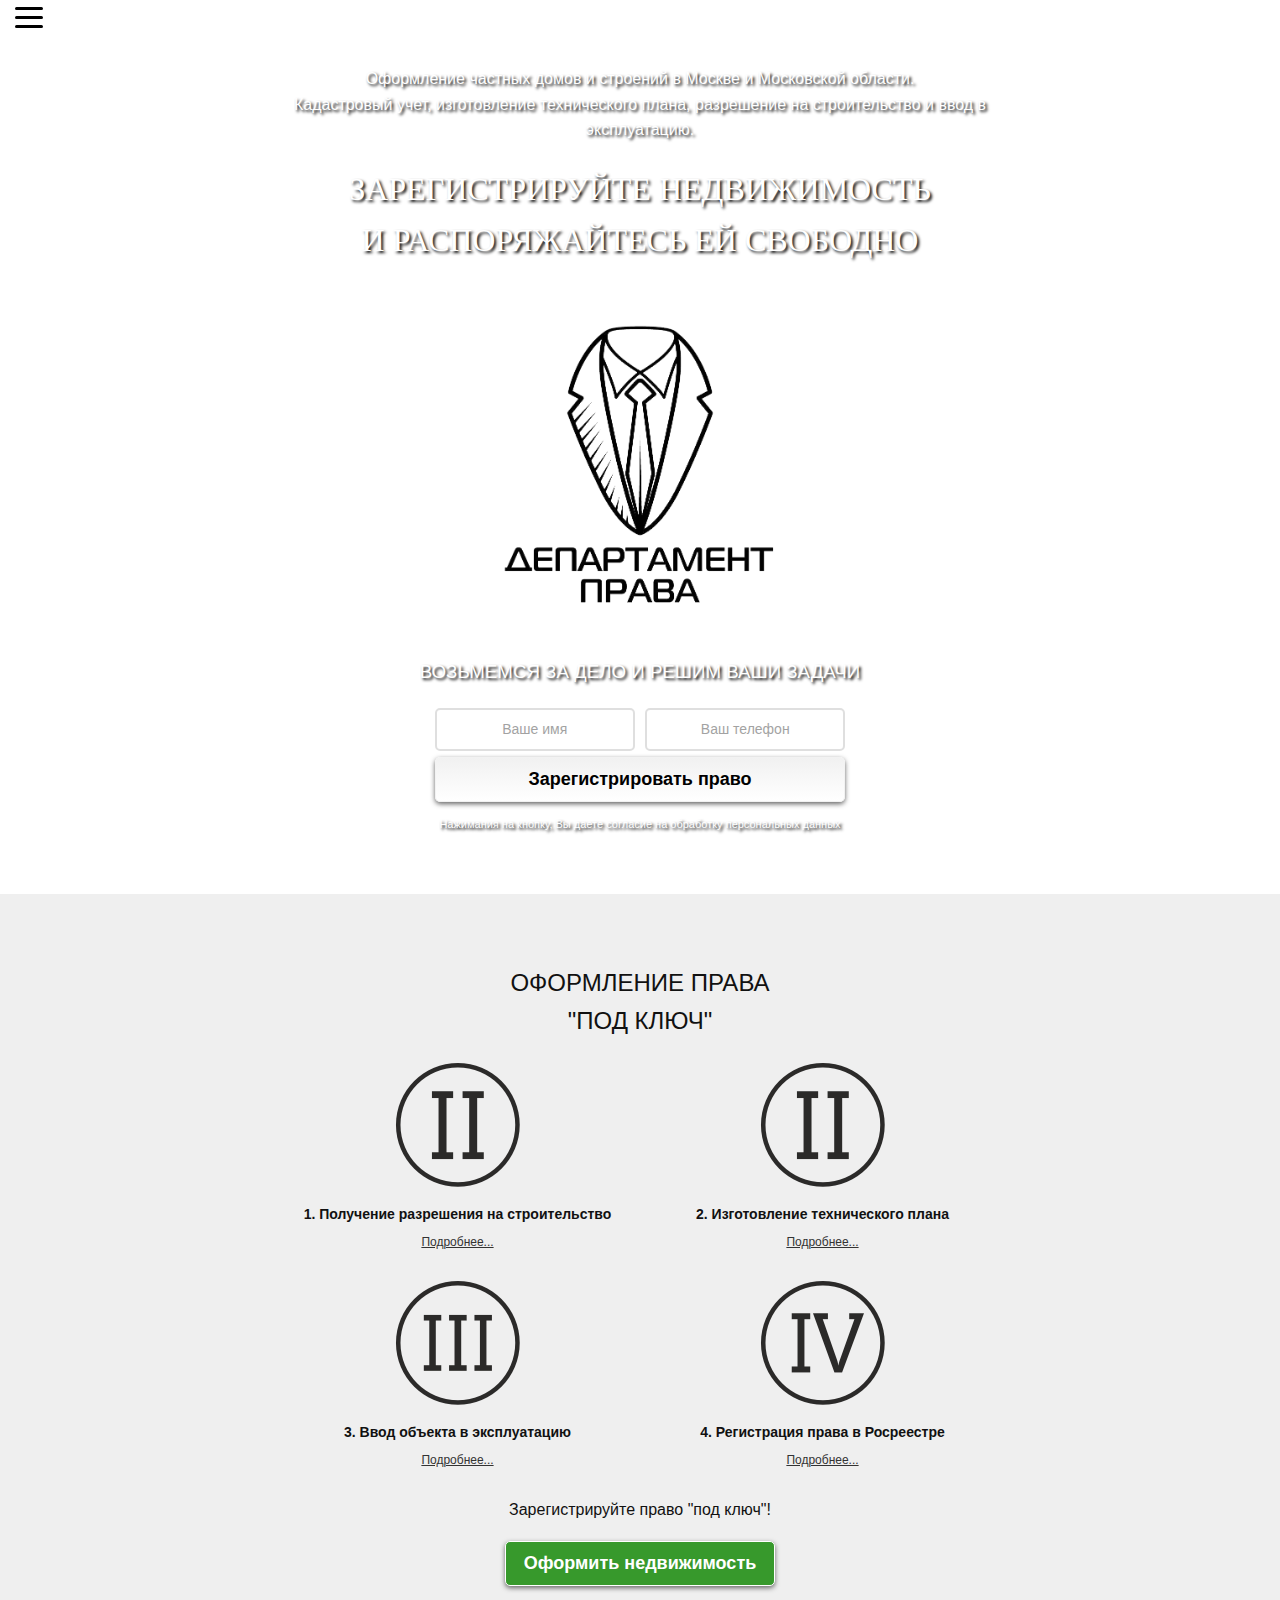
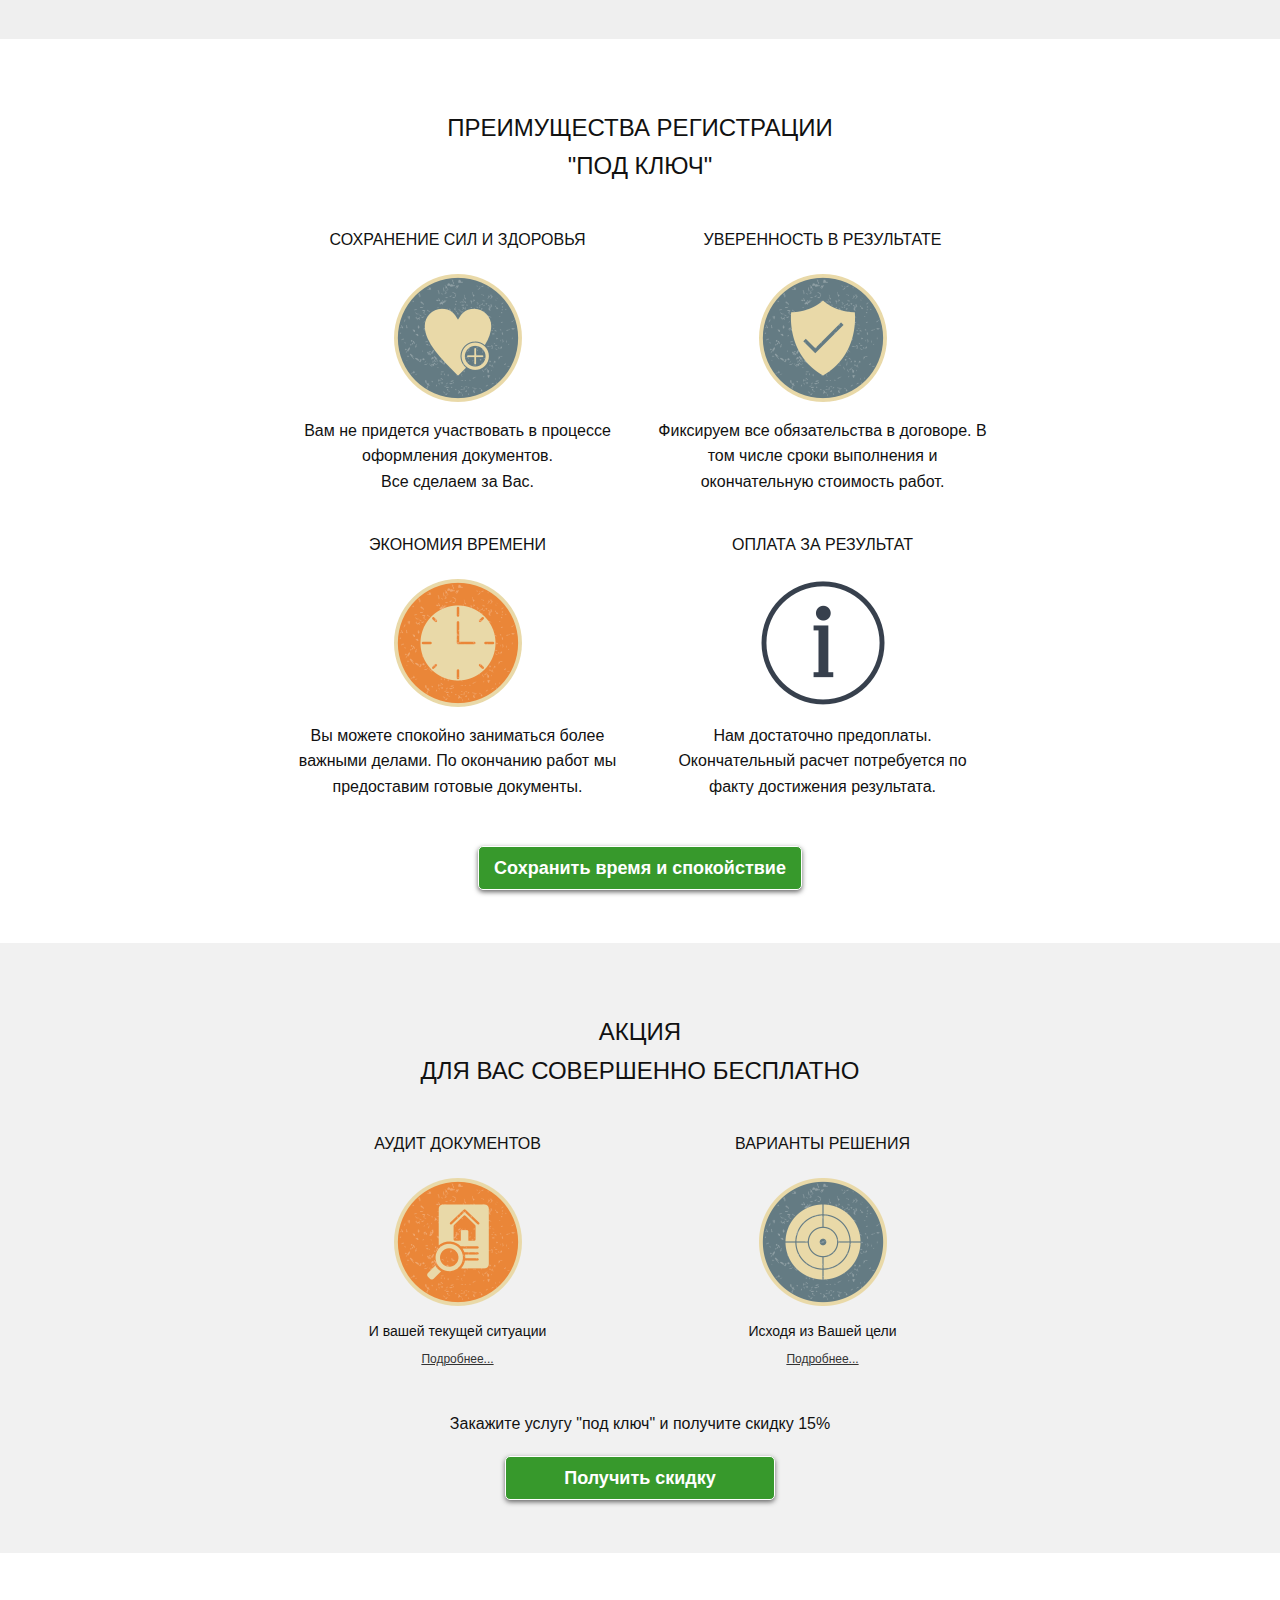
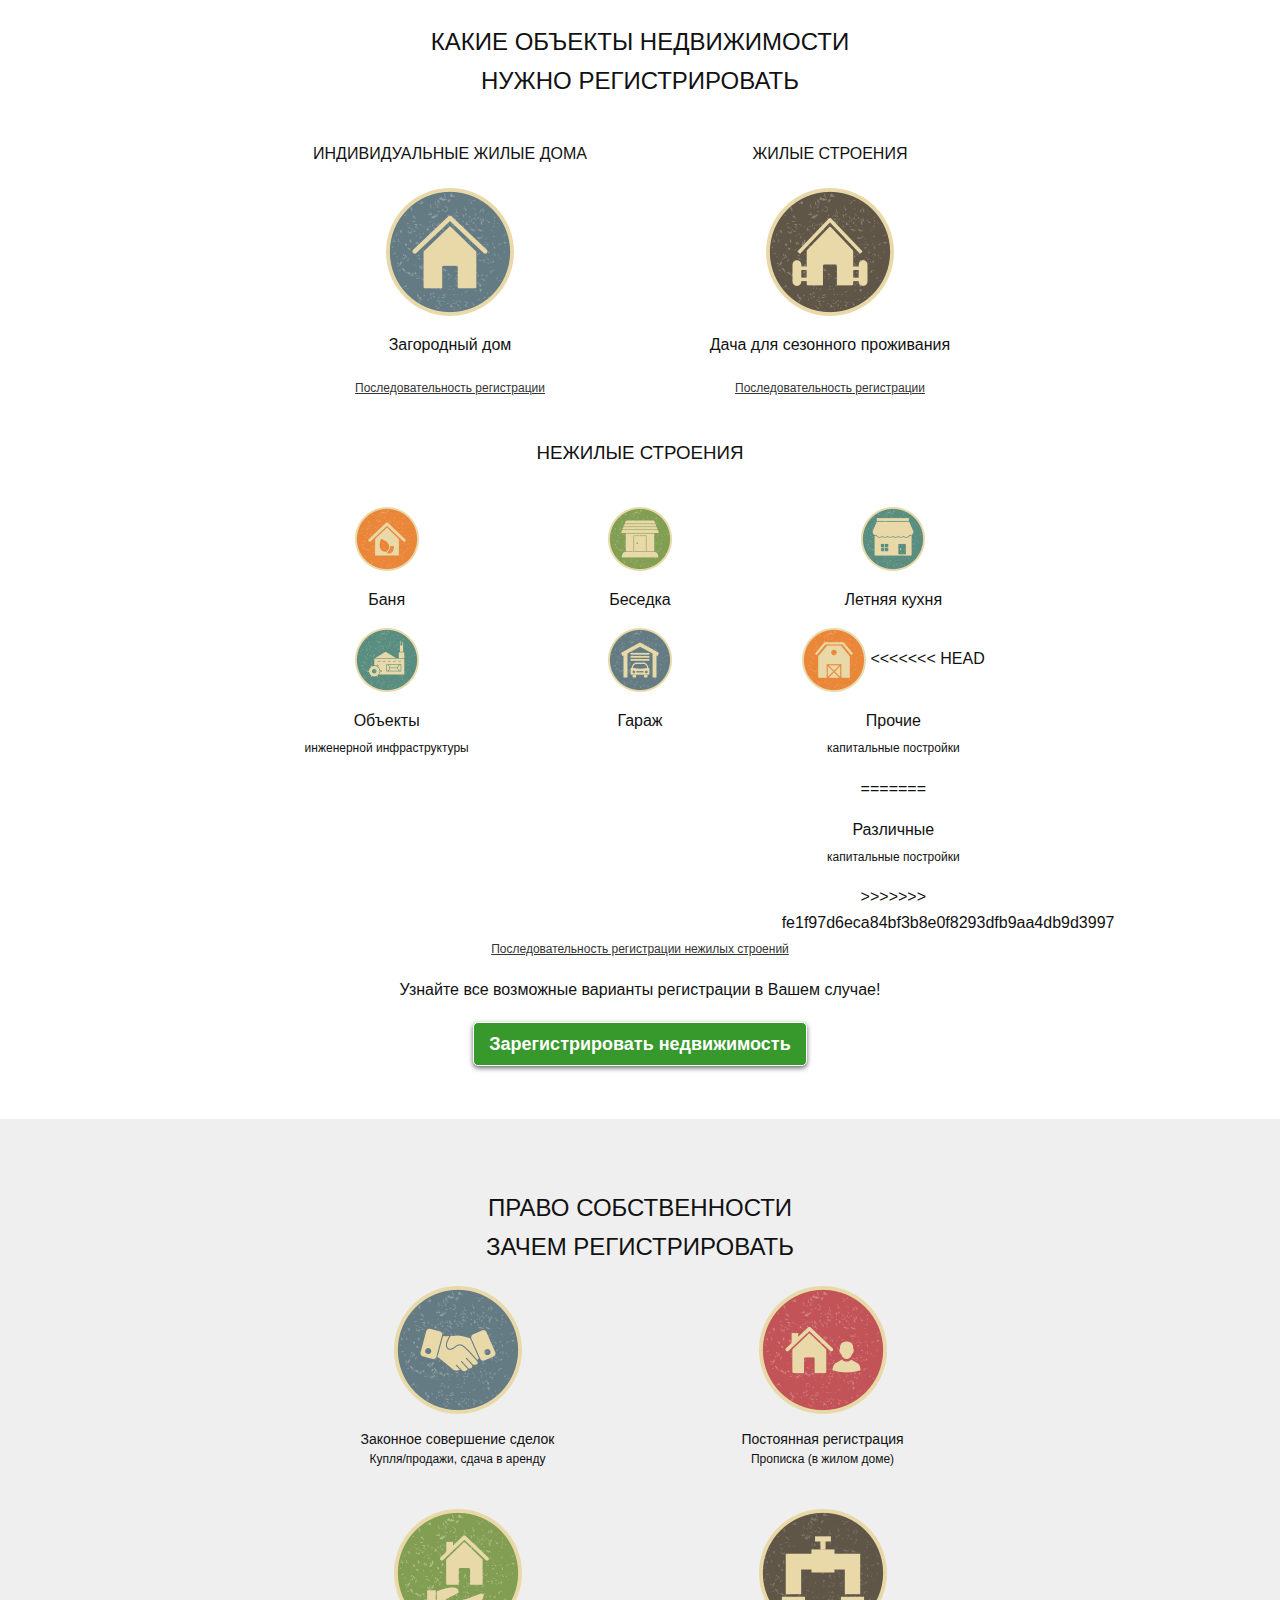
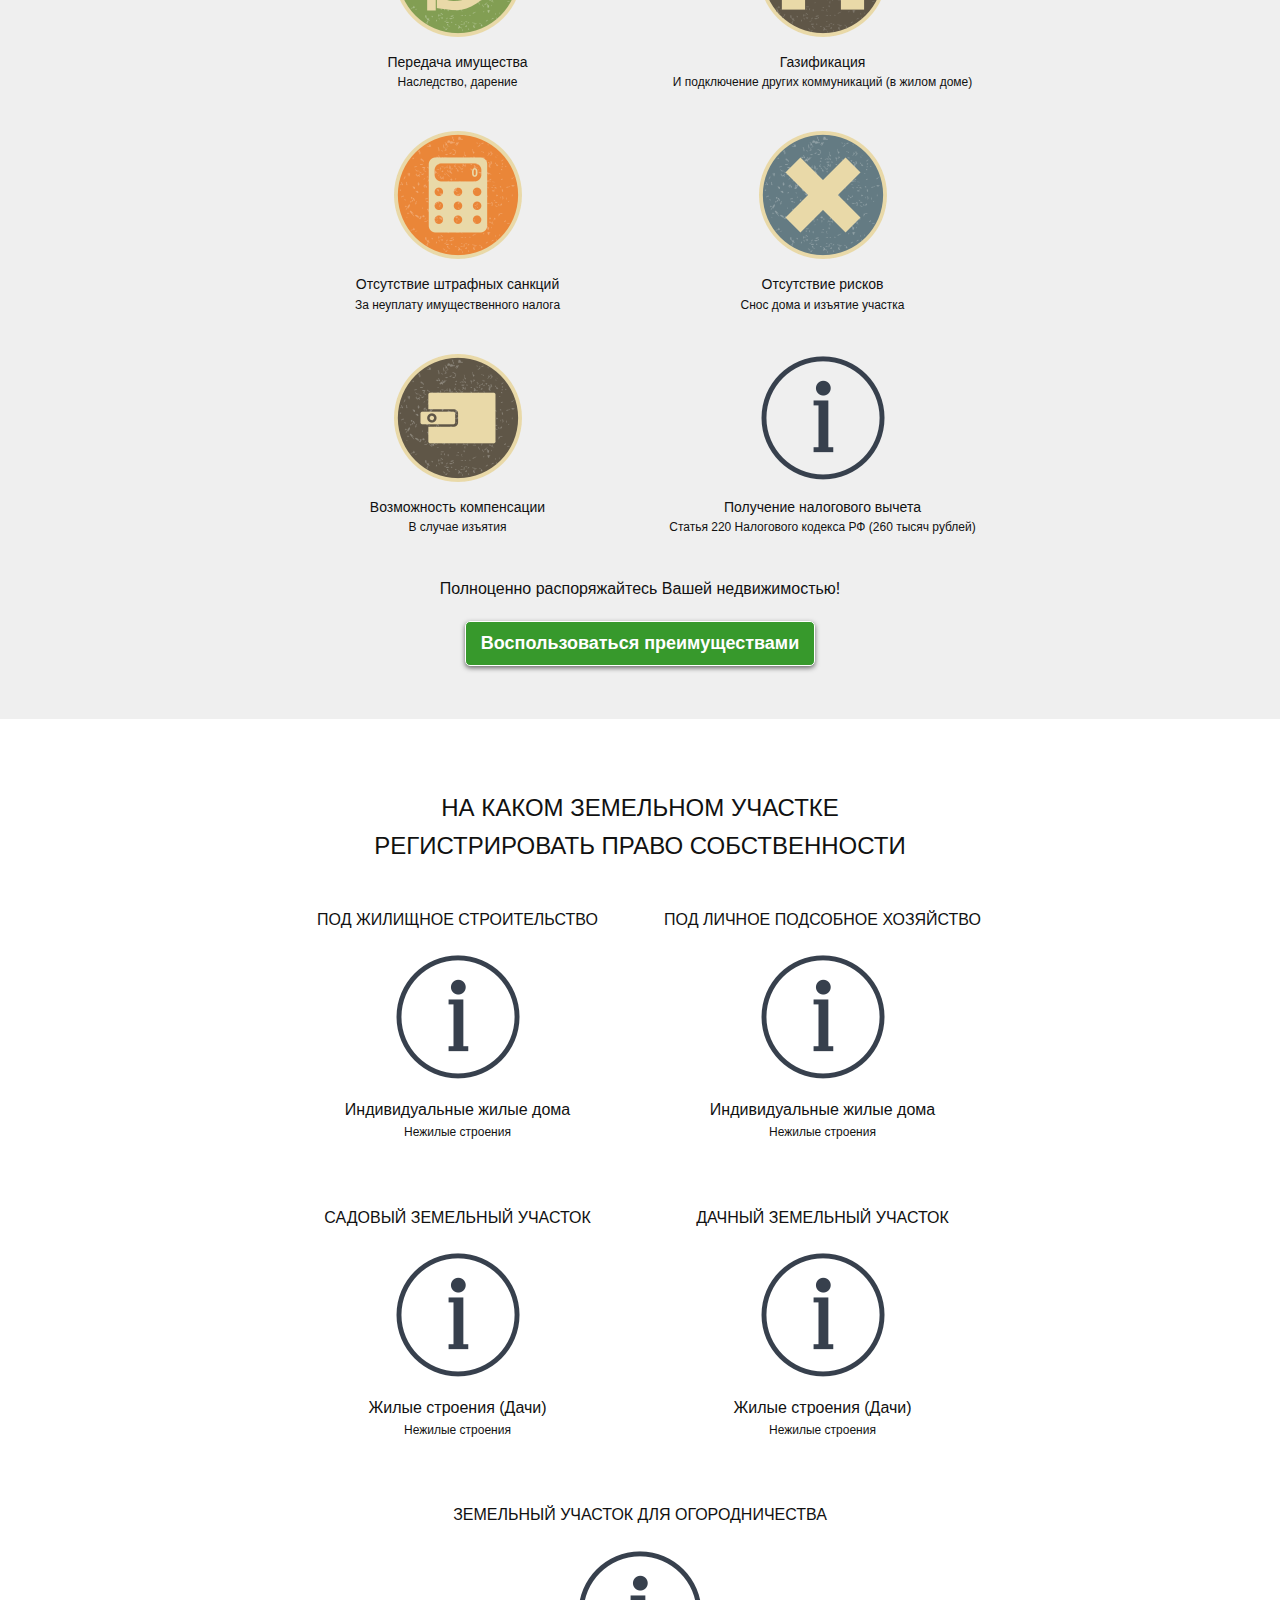
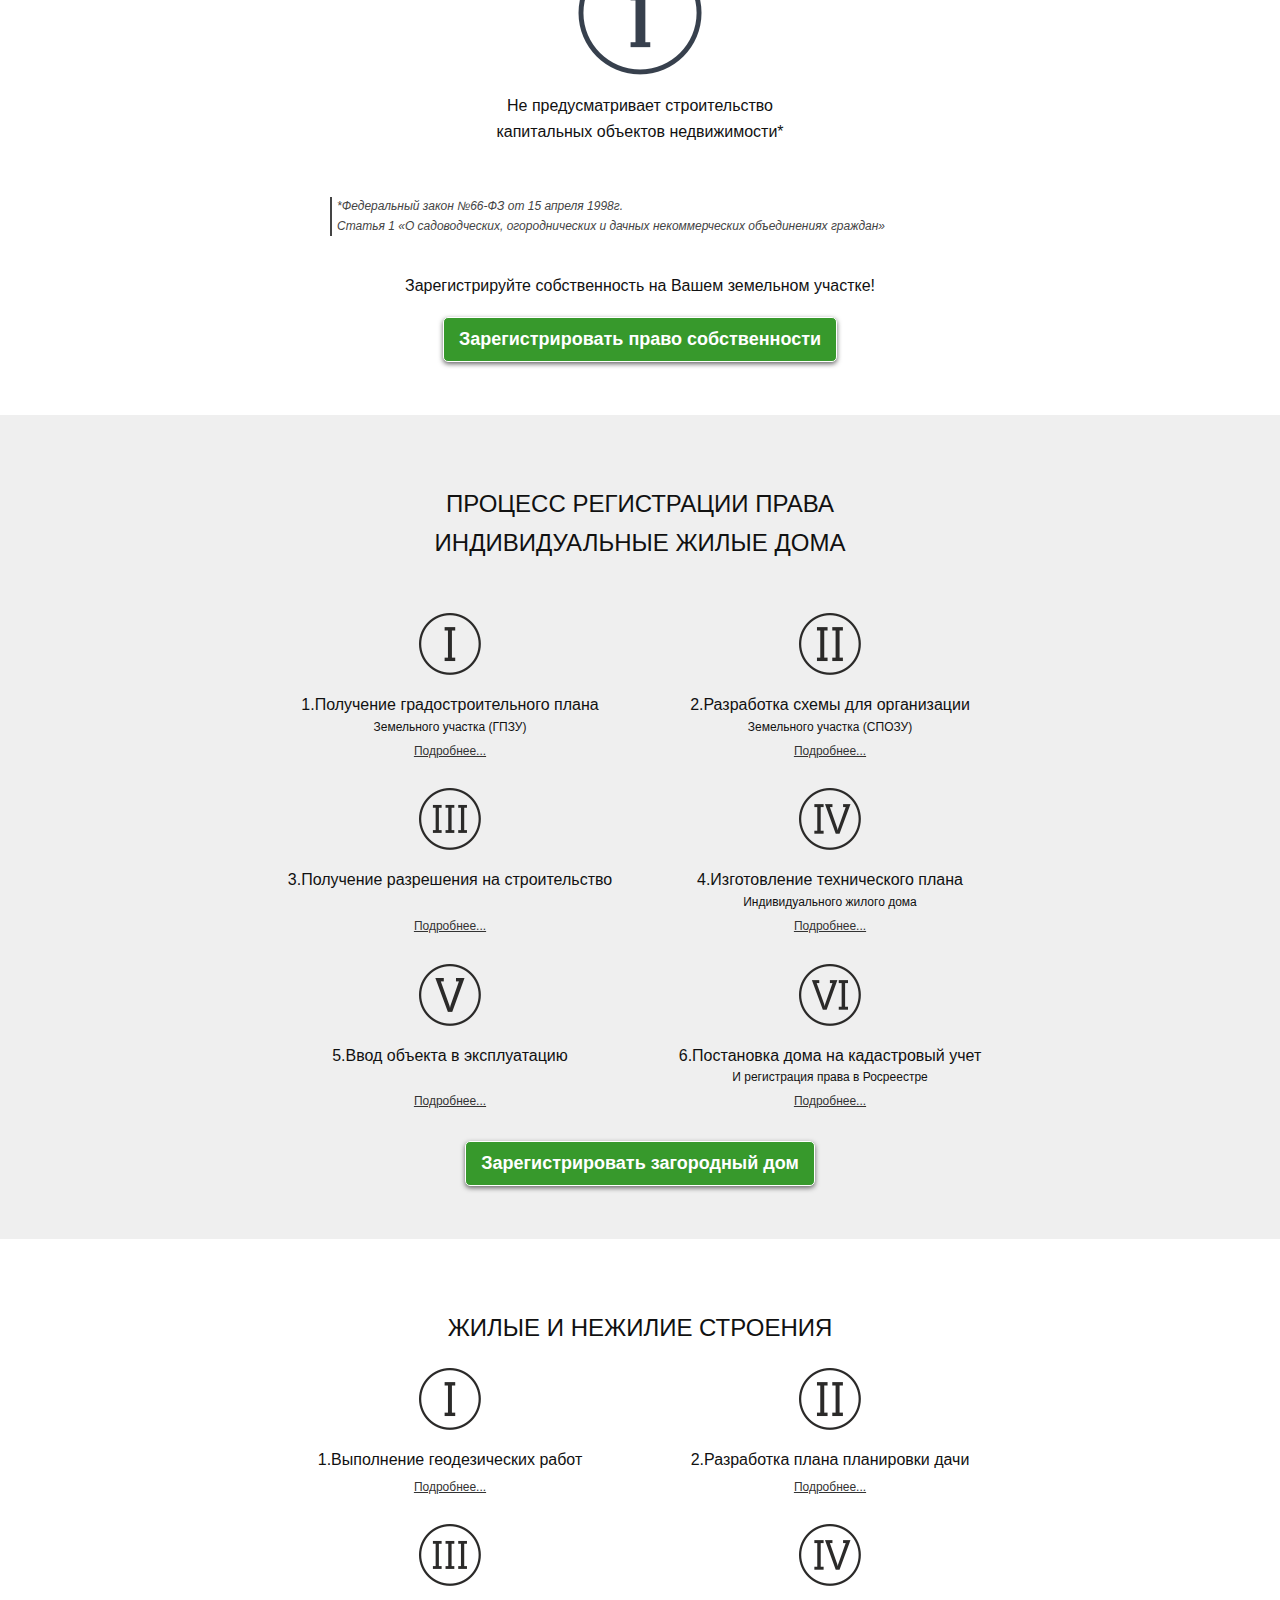
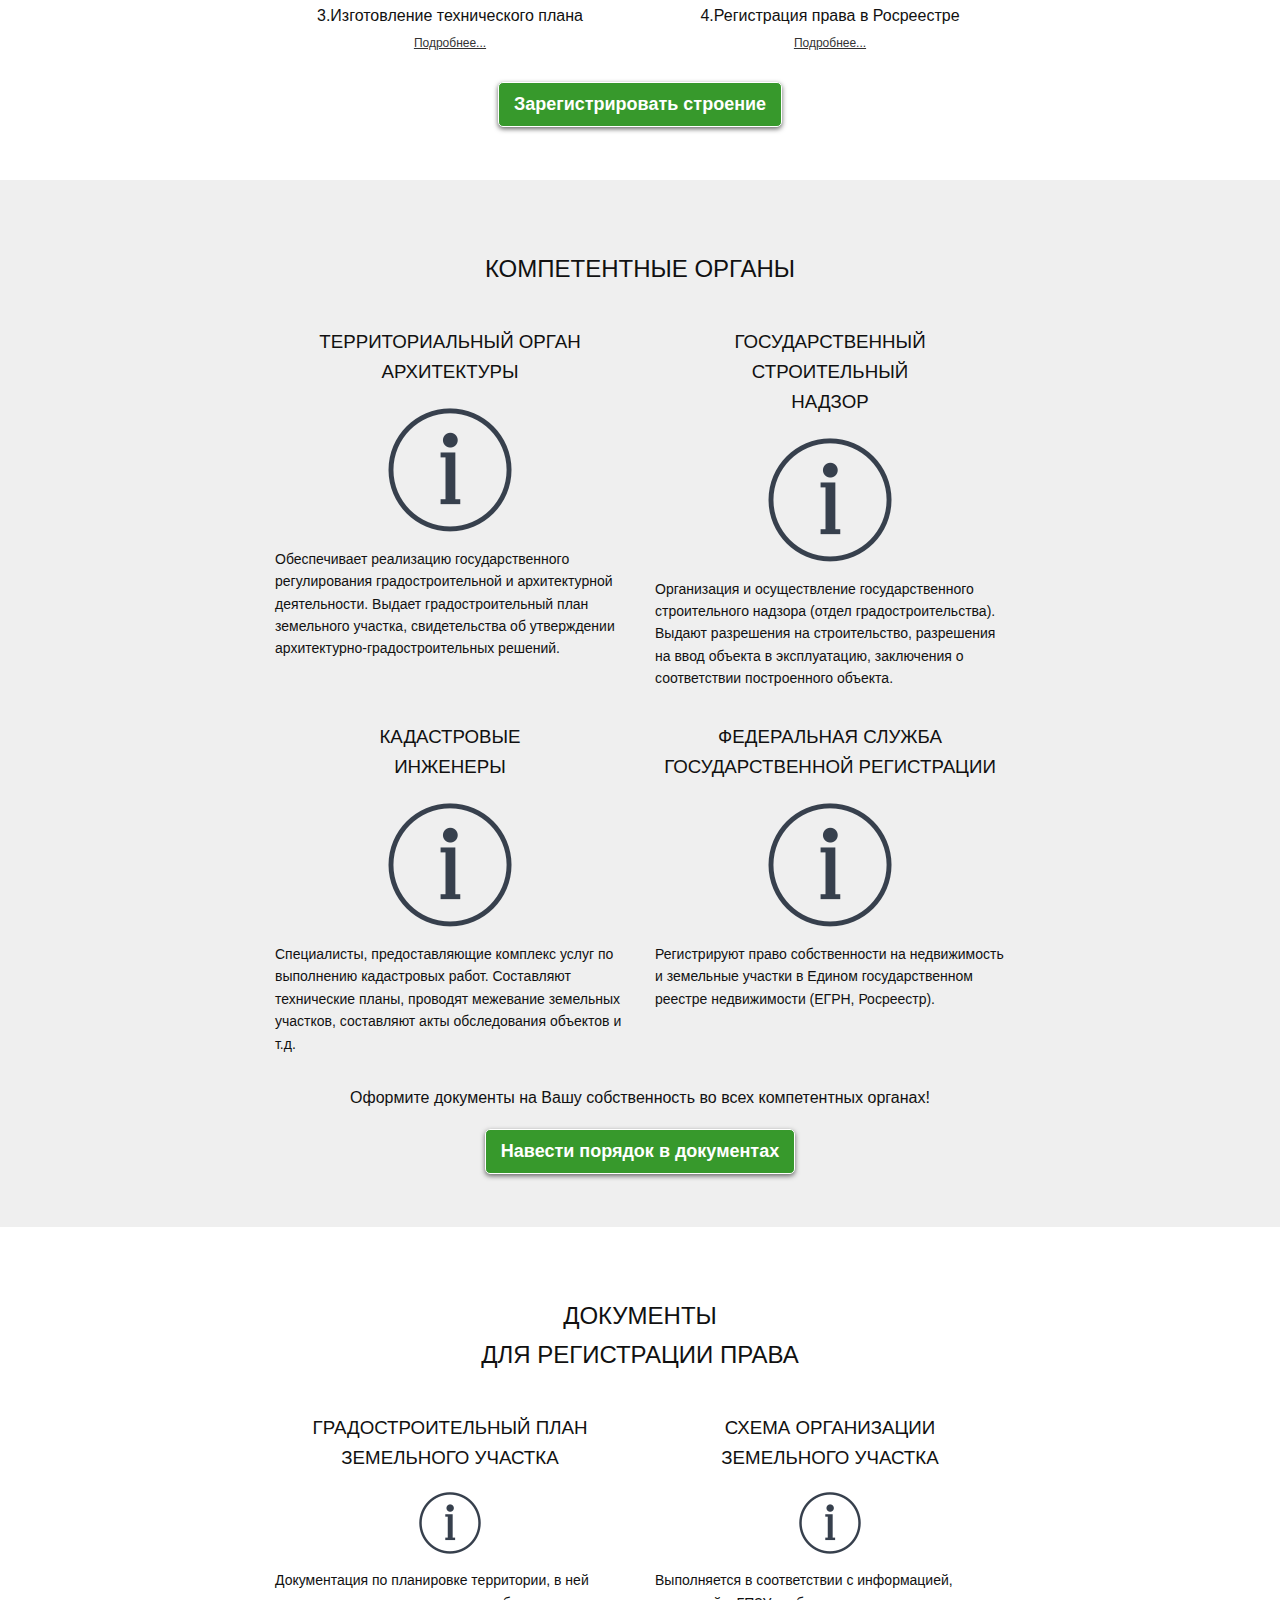
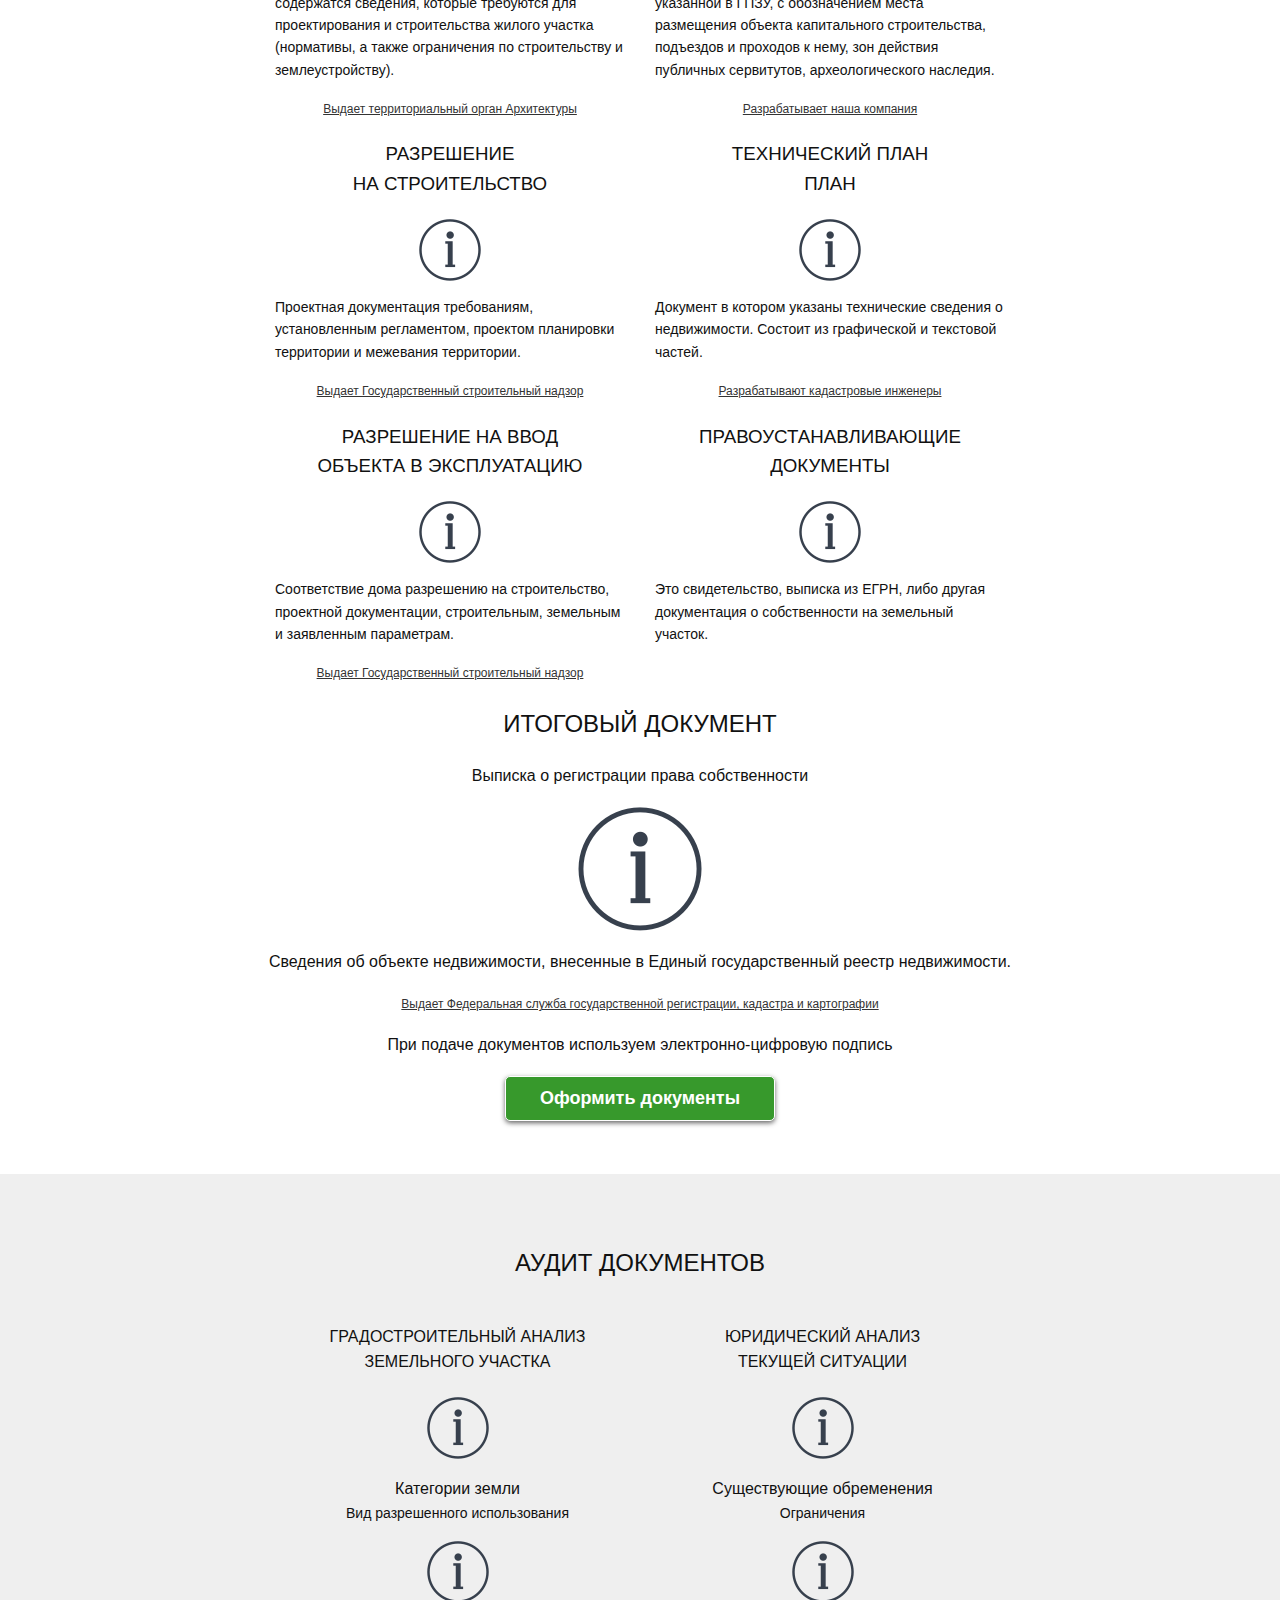
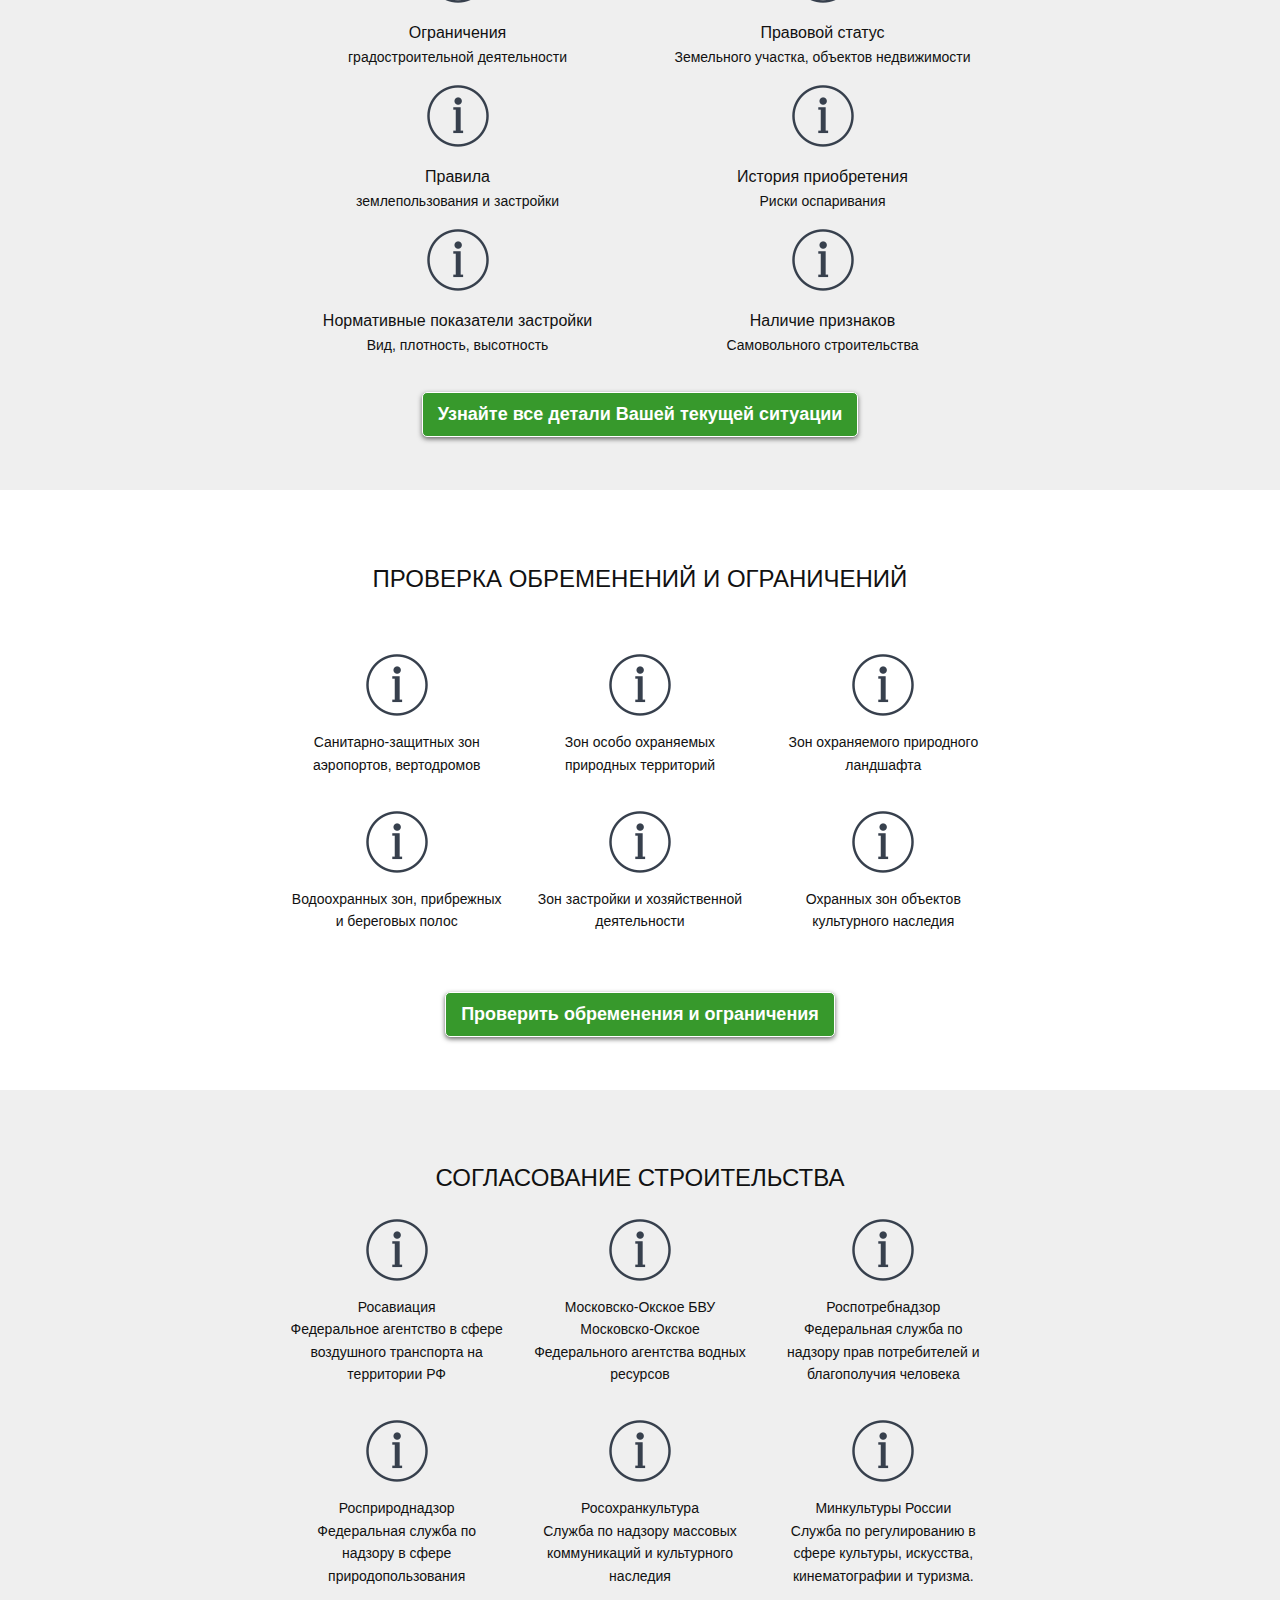
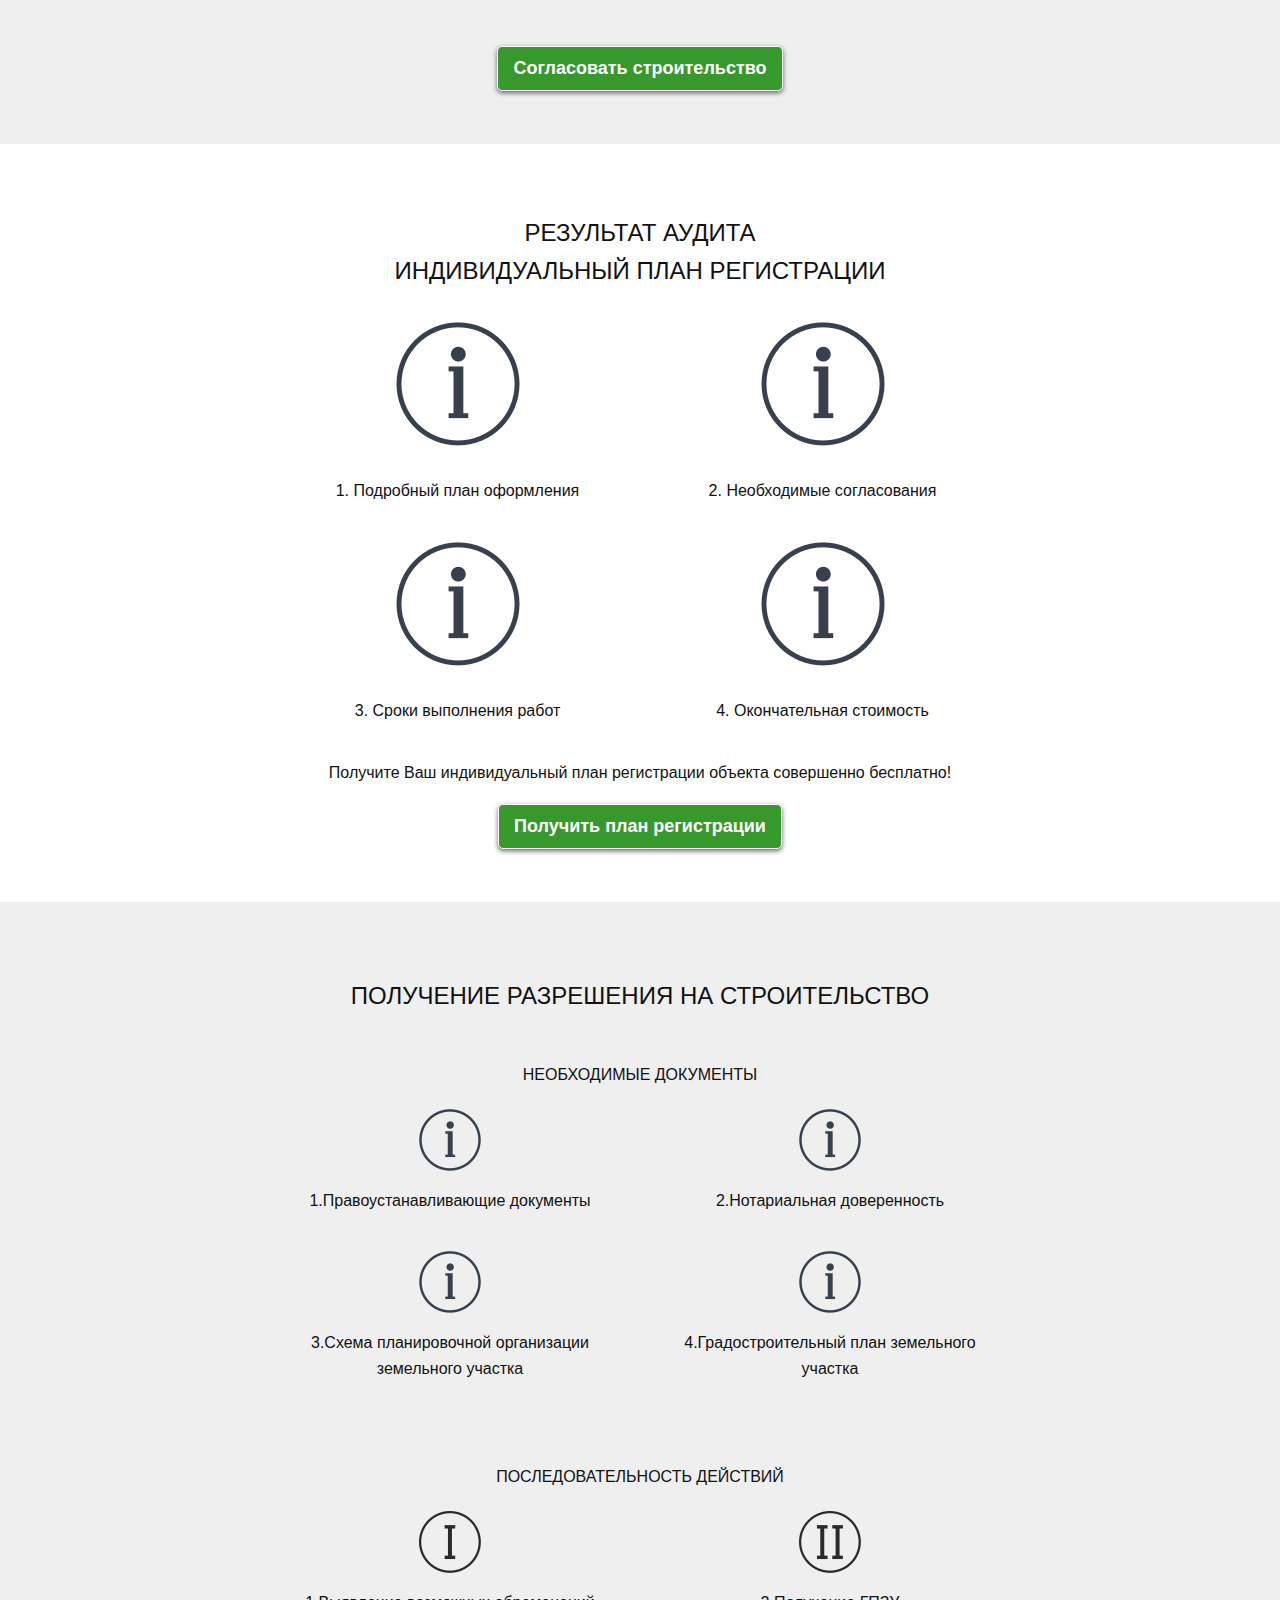
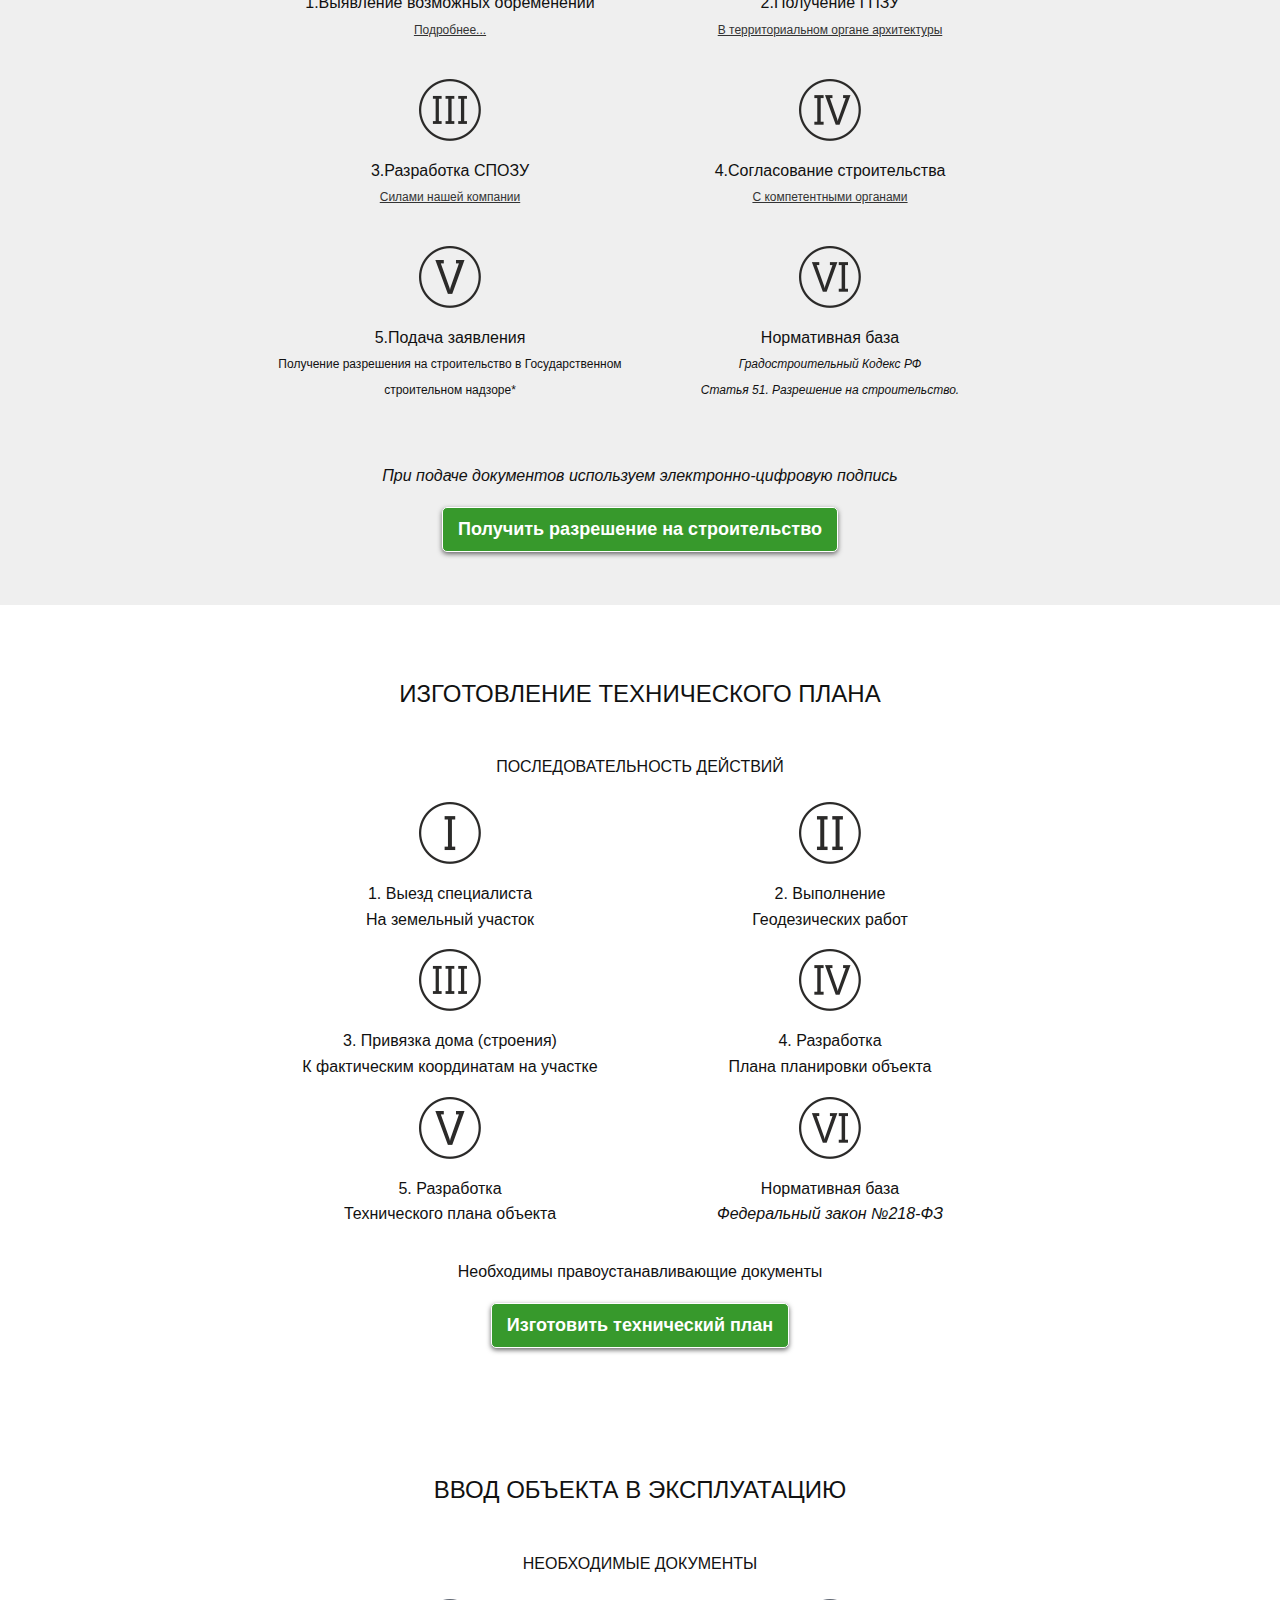
==== commit 207ef9da: "Add files via upload" ====
--- a/Department/index.html
+++ b/Department/index.html
@@ -1,838 +1,1143 @@
-<!DOCTYPE html>
-<html class="no-js" lang="ru">
-
-<head>
-
-	<meta charset="utf-8">
-
-	<title>Департамент Права</title>
-	<meta name="description" 
-	content="Оформление частных домов и строений в Москве и Московской области.
-	Кадастровый учет, изготовление технического плана, разрешение на строительство и ввод в эксплуатацию.">
-
-	<meta http-equiv="X-UA-Compatible" content="IE=edge">
-	<meta name="viewport" content="width=device-width, initial-scale=1, maximum-scale=1">
-
-	<meta property="og:image" content="path/to/image.jpg">
-
-	<link rel="shortcut icon" href="img/favicon/favicon.ico" type="image/x-icon">
-	<link rel="apple-touch-icon" href="img/favicon/apple-touch-icon.png">
-	<link rel="apple-touch-icon" sizes="72x72" href="img/favicon/apple-touch-icon-72x72.png">
-	<link rel="apple-touch-icon" sizes="114x114" href="img/favicon/apple-touch-icon-114x114.png">
-
-	<!-- Bootstrap v3.3.4 Grid Styles -->
-	<style>html{font-family:sans-serif;-ms-text-size-adjust:100%;-webkit-text-size-adjust:100%}body{margin:0}article,aside,details,figcaption,figure,footer,header,hgroup,main,menu,nav,section,summary{display:block}audio,canvas,progress,video{display:inline-block;vertical-align:baseline}audio:not([controls]){display:none;height:0}[hidden],template{display:none}a{background-color:transparent}a:active,a:hover{outline:0}abbr[title]{border-bottom:1px dotted}b,strong{font-weight:bold}dfn{font-style:italic}h1{font-size:2em;margin:0.67em 0}mark{background:#ff0;color:#000}small{font-size:80%}sub,sup{font-size:75%;line-height:0;position:relative;vertical-align:baseline}sup{top:-0.5em}sub{bottom:-0.25em}img{border:0}svg:not(:root){overflow:hidden}figure{margin:1em 40px}hr{-moz-box-sizing:content-box;-webkit-box-sizing:content-box;box-sizing:content-box;height:0}pre{overflow:auto}code,kbd,pre,samp{font-family:monospace, monospace;font-size:1em}button,input,optgroup,select,textarea{color:inherit;font:inherit;margin:0}button{overflow:visible}button,select{text-transform:none}button,html input[type="button"],input[type="reset"],input[type="submit"]{-webkit-appearance:button;cursor:pointer}button[disabled],html input[disabled]{cursor:default}button::-moz-focus-inner,input::-moz-focus-inner{border:0;padding:0}input{line-height:normal}input[type="checkbox"],input[type="radio"]{-webkit-box-sizing:border-box;-moz-box-sizing:border-box;box-sizing:border-box;padding:0}input[type="number"]::-webkit-inner-spin-button,input[type="number"]::-webkit-outer-spin-button{height:auto}input[type="search"]{-webkit-appearance:textfield;-moz-box-sizing:content-box;-webkit-box-sizing:content-box;box-sizing:content-box}input[type="search"]::-webkit-search-cancel-button,input[type="search"]::-webkit-search-decoration{-webkit-appearance:none}fieldset{border:1px solid #c0c0c0;margin:0 2px;padding:0.35em 0.625em 0.75em}legend{border:0;padding:0}textarea{overflow:auto}optgroup{font-weight:bold}table{border-collapse:collapse;border-spacing:0}td,th{padding:0}*{-webkit-box-sizing:border-box;-moz-box-sizing:border-box;box-sizing:border-box}*:before,*:after{-webkit-box-sizing:border-box;-moz-box-sizing:border-box;box-sizing:border-box}html{font-size:10px;-webkit-tap-highlight-color:rgba(0,0,0,0)}body{font-family:"Helvetica Neue",Helvetica,Arial,sans-serif;font-size:14px;line-height:1.42857143;color:#333;background-color:#fff}input,button,select,textarea{font-family:inherit;font-size:inherit;line-height:inherit}a{color:#337ab7;text-decoration:none}a:hover,a:focus{color:#23527c;text-decoration:underline}a:focus{outline:thin dotted;outline:5px auto -webkit-focus-ring-color;outline-offset:-2px}figure{margin:0}img{vertical-align:middle}.img-responsive{display:block;max-width:100%;height:auto}.img-rounded{border-radius:6px}.img-thumbnail{padding:4px;line-height:1.42857143;background-color:#fff;border:1px solid #ddd;border-radius:4px;-webkit-transition:all .2s ease-in-out;-o-transition:all .2s ease-in-out;transition:all .2s ease-in-out;display:inline-block;max-width:100%;height:auto}.img-circle{border-radius:50%}hr{margin-top:20px;margin-bottom:20px;border:0;border-top:1px solid #eee}.sr-only{position:absolute;width:1px;height:1px;margin:-1px;padding:0;overflow:hidden;clip:rect(0, 0, 0, 0);border:0}.sr-only-focusable:active,.sr-only-focusable:focus{position:static;width:auto;height:auto;margin:0;overflow:visible;clip:auto}[role="button"]{cursor:pointer}.container{margin-right:auto;margin-left:auto;padding-left:15px;padding-right:15px}@media (min-width:768px){.container{width:750px}}@media (min-width:992px){.container{width:970px}}@media (min-width:1200px){.container{width:1170px}}.container-fluid{margin-right:auto;margin-left:auto;padding-left:15px;padding-right:15px}.row{margin-left:-15px;margin-right:-15px}.col-xs-1, .col-sm-1, .col-md-1, .col-lg-1, .col-xs-2, .col-sm-2, .col-md-2, .col-lg-2, .col-xs-3, .col-sm-3, .col-md-3, .col-lg-3, .col-xs-4, .col-sm-4, .col-md-4, .col-lg-4, .col-xs-5, .col-sm-5, .col-md-5, .col-lg-5, .col-xs-6, .col-sm-6, .col-md-6, .col-lg-6, .col-xs-7, .col-sm-7, .col-md-7, .col-lg-7, .col-xs-8, .col-sm-8, .col-md-8, .col-lg-8, .col-xs-9, .col-sm-9, .col-md-9, .col-lg-9, .col-xs-10, .col-sm-10, .col-md-10, .col-lg-10, .col-xs-11, .col-sm-11, .col-md-11, .col-lg-11, .col-xs-12, .col-sm-12, .col-md-12, .col-lg-12{position:relative;min-height:1px;padding-left:15px;padding-right:15px}.col-xs-1, .col-xs-2, .col-xs-3, .col-xs-4, .col-xs-5, .col-xs-6, .col-xs-7, .col-xs-8, .col-xs-9, .col-xs-10, .col-xs-11, .col-xs-12{float:left}.col-xs-12{width:100%}.col-xs-11{width:91.66666667%}.col-xs-10{width:83.33333333%}.col-xs-9{width:75%}.col-xs-8{width:66.66666667%}.col-xs-7{width:58.33333333%}.col-xs-6{width:50%}.col-xs-5{width:41.66666667%}.col-xs-4{width:33.33333333%}.col-xs-3{width:25%}.col-xs-2{width:16.66666667%}.col-xs-1{width:8.33333333%}.col-xs-pull-12{right:100%}.col-xs-pull-11{right:91.66666667%}.col-xs-pull-10{right:83.33333333%}.col-xs-pull-9{right:75%}.col-xs-pull-8{right:66.66666667%}.col-xs-pull-7{right:58.33333333%}.col-xs-pull-6{right:50%}.col-xs-pull-5{right:41.66666667%}.col-xs-pull-4{right:33.33333333%}.col-xs-pull-3{right:25%}.col-xs-pull-2{right:16.66666667%}.col-xs-pull-1{right:8.33333333%}.col-xs-pull-0{right:auto}.col-xs-push-12{left:100%}.col-xs-push-11{left:91.66666667%}.col-xs-push-10{left:83.33333333%}.col-xs-push-9{left:75%}.col-xs-push-8{left:66.66666667%}.col-xs-push-7{left:58.33333333%}.col-xs-push-6{left:50%}.col-xs-push-5{left:41.66666667%}.col-xs-push-4{left:33.33333333%}.col-xs-push-3{left:25%}.col-xs-push-2{left:16.66666667%}.col-xs-push-1{left:8.33333333%}.col-xs-push-0{left:auto}.col-xs-offset-12{margin-left:100%}.col-xs-offset-11{margin-left:91.66666667%}.col-xs-offset-10{margin-left:83.33333333%}.col-xs-offset-9{margin-left:75%}.col-xs-offset-8{margin-left:66.66666667%}.col-xs-offset-7{margin-left:58.33333333%}.col-xs-offset-6{margin-left:50%}.col-xs-offset-5{margin-left:41.66666667%}.col-xs-offset-4{margin-left:33.33333333%}.col-xs-offset-3{margin-left:25%}.col-xs-offset-2{margin-left:16.66666667%}.col-xs-offset-1{margin-left:8.33333333%}.col-xs-offset-0{margin-left:0}@media (min-width:768px){.col-sm-1, .col-sm-2, .col-sm-3, .col-sm-4, .col-sm-5, .col-sm-6, .col-sm-7, .col-sm-8, .col-sm-9, .col-sm-10, .col-sm-11, .col-sm-12{float:left}.col-sm-12{width:100%}.col-sm-11{width:91.66666667%}.col-sm-10{width:83.33333333%}.col-sm-9{width:75%}.col-sm-8{width:66.66666667%}.col-sm-7{width:58.33333333%}.col-sm-6{width:50%}.col-sm-5{width:41.66666667%}.col-sm-4{width:33.33333333%}.col-sm-3{width:25%}.col-sm-2{width:16.66666667%}.col-sm-1{width:8.33333333%}.col-sm-pull-12{right:100%}.col-sm-pull-11{right:91.66666667%}.col-sm-pull-10{right:83.33333333%}.col-sm-pull-9{right:75%}.col-sm-pull-8{right:66.66666667%}.col-sm-pull-7{right:58.33333333%}.col-sm-pull-6{right:50%}.col-sm-pull-5{right:41.66666667%}.col-sm-pull-4{right:33.33333333%}.col-sm-pull-3{right:25%}.col-sm-pull-2{right:16.66666667%}.col-sm-pull-1{right:8.33333333%}.col-sm-pull-0{right:auto}.col-sm-push-12{left:100%}.col-sm-push-11{left:91.66666667%}.col-sm-push-10{left:83.33333333%}.col-sm-push-9{left:75%}.col-sm-push-8{left:66.66666667%}.col-sm-push-7{left:58.33333333%}.col-sm-push-6{left:50%}.col-sm-push-5{left:41.66666667%}.col-sm-push-4{left:33.33333333%}.col-sm-push-3{left:25%}.col-sm-push-2{left:16.66666667%}.col-sm-push-1{left:8.33333333%}.col-sm-push-0{left:auto}.col-sm-offset-12{margin-left:100%}.col-sm-offset-11{margin-left:91.66666667%}.col-sm-offset-10{margin-left:83.33333333%}.col-sm-offset-9{margin-left:75%}.col-sm-offset-8{margin-left:66.66666667%}.col-sm-offset-7{margin-left:58.33333333%}.col-sm-offset-6{margin-left:50%}.col-sm-offset-5{margin-left:41.66666667%}.col-sm-offset-4{margin-left:33.33333333%}.col-sm-offset-3{margin-left:25%}.col-sm-offset-2{margin-left:16.66666667%}.col-sm-offset-1{margin-left:8.33333333%}.col-sm-offset-0{margin-left:0}}@media (min-width:992px){.col-md-1, .col-md-2, .col-md-3, .col-md-4, .col-md-5, .col-md-6, .col-md-7, .col-md-8, .col-md-9, .col-md-10, .col-md-11, .col-md-12{float:left}.col-md-12{width:100%}.col-md-11{width:91.66666667%}.col-md-10{width:83.33333333%}.col-md-9{width:75%}.col-md-8{width:66.66666667%}.col-md-7{width:58.33333333%}.col-md-6{width:50%}.col-md-5{width:41.66666667%}.col-md-4{width:33.33333333%}.col-md-3{width:25%}.col-md-2{width:16.66666667%}.col-md-1{width:8.33333333%}.col-md-pull-12{right:100%}.col-md-pull-11{right:91.66666667%}.col-md-pull-10{right:83.33333333%}.col-md-pull-9{right:75%}.col-md-pull-8{right:66.66666667%}.col-md-pull-7{right:58.33333333%}.col-md-pull-6{right:50%}.col-md-pull-5{right:41.66666667%}.col-md-pull-4{right:33.33333333%}.col-md-pull-3{right:25%}.col-md-pull-2{right:16.66666667%}.col-md-pull-1{right:8.33333333%}.col-md-pull-0{right:auto}.col-md-push-12{left:100%}.col-md-push-11{left:91.66666667%}.col-md-push-10{left:83.33333333%}.col-md-push-9{left:75%}.col-md-push-8{left:66.66666667%}.col-md-push-7{left:58.33333333%}.col-md-push-6{left:50%}.col-md-push-5{left:41.66666667%}.col-md-push-4{left:33.33333333%}.col-md-push-3{left:25%}.col-md-push-2{left:16.66666667%}.col-md-push-1{left:8.33333333%}.col-md-push-0{left:auto}.col-md-offset-12{margin-left:100%}.col-md-offset-11{margin-left:91.66666667%}.col-md-offset-10{margin-left:83.33333333%}.col-md-offset-9{margin-left:75%}.col-md-offset-8{margin-left:66.66666667%}.col-md-offset-7{margin-left:58.33333333%}.col-md-offset-6{margin-left:50%}.col-md-offset-5{margin-left:41.66666667%}.col-md-offset-4{margin-left:33.33333333%}.col-md-offset-3{margin-left:25%}.col-md-offset-2{margin-left:16.66666667%}.col-md-offset-1{margin-left:8.33333333%}.col-md-offset-0{margin-left:0}}@media (min-width:1200px){.col-lg-1, .col-lg-2, .col-lg-3, .col-lg-4, .col-lg-5, .col-lg-6, .col-lg-7, .col-lg-8, .col-lg-9, .col-lg-10, .col-lg-11, .col-lg-12{float:left}.col-lg-12{width:100%}.col-lg-11{width:91.66666667%}.col-lg-10{width:83.33333333%}.col-lg-9{width:75%}.col-lg-8{width:66.66666667%}.col-lg-7{width:58.33333333%}.col-lg-6{width:50%}.col-lg-5{width:41.66666667%}.col-lg-4{width:33.33333333%}.col-lg-3{width:25%}.col-lg-2{width:16.66666667%}.col-lg-1{width:8.33333333%}.col-lg-pull-12{right:100%}.col-lg-pull-11{right:91.66666667%}.col-lg-pull-10{right:83.33333333%}.col-lg-pull-9{right:75%}.col-lg-pull-8{right:66.66666667%}.col-lg-pull-7{right:58.33333333%}.col-lg-pull-6{right:50%}.col-lg-pull-5{right:41.66666667%}.col-lg-pull-4{right:33.33333333%}.col-lg-pull-3{right:25%}.col-lg-pull-2{right:16.66666667%}.col-lg-pull-1{right:8.33333333%}.col-lg-pull-0{right:auto}.col-lg-push-12{left:100%}.col-lg-push-11{left:91.66666667%}.col-lg-push-10{left:83.33333333%}.col-lg-push-9{left:75%}.col-lg-push-8{left:66.66666667%}.col-lg-push-7{left:58.33333333%}.col-lg-push-6{left:50%}.col-lg-push-5{left:41.66666667%}.col-lg-push-4{left:33.33333333%}.col-lg-push-3{left:25%}.col-lg-push-2{left:16.66666667%}.col-lg-push-1{left:8.33333333%}.col-lg-push-0{left:auto}.col-lg-offset-12{margin-left:100%}.col-lg-offset-11{margin-left:91.66666667%}.col-lg-offset-10{margin-left:83.33333333%}.col-lg-offset-9{margin-left:75%}.col-lg-offset-8{margin-left:66.66666667%}.col-lg-offset-7{margin-left:58.33333333%}.col-lg-offset-6{margin-left:50%}.col-lg-offset-5{margin-left:41.66666667%}.col-lg-offset-4{margin-left:33.33333333%}.col-lg-offset-3{margin-left:25%}.col-lg-offset-2{margin-left:16.66666667%}.col-lg-offset-1{margin-left:8.33333333%}.col-lg-offset-0{margin-left:0}}.clearfix:before,.clearfix:after,.container:before,.container:after,.container-fluid:before,.container-fluid:after,.row:before,.row:after{content:" ";display:table}.clearfix:after,.container:after,.container-fluid:after,.row:after{clear:both}.center-block{display:block;margin-left:auto;margin-right:auto}.pull-right{float:right !important}.pull-left{float:left !important}.hide{display:none !important}.show{display:block !important}.invisible{visibility:hidden}.text-hide{font:0/0 a;color:transparent;text-shadow:none;background-color:transparent;border:0}.hidden{display:none !important}.affix{position:fixed}@-ms-viewport{width:device-width}.visible-xs,.visible-sm,.visible-md,.visible-lg{display:none !important}.visible-xs-block,.visible-xs-inline,.visible-xs-inline-block,.visible-sm-block,.visible-sm-inline,.visible-sm-inline-block,.visible-md-block,.visible-md-inline,.visible-md-inline-block,.visible-lg-block,.visible-lg-inline,.visible-lg-inline-block{display:none !important}@media (max-width:767px){.visible-xs{display:block !important}table.visible-xs{display:table}tr.visible-xs{display:table-row !important}th.visible-xs,td.visible-xs{display:table-cell !important}}@media (max-width:767px){.visible-xs-block{display:block !important}}@media (max-width:767px){.visible-xs-inline{display:inline !important}}@media (max-width:767px){.visible-xs-inline-block{display:inline-block !important}}@media (min-width:768px) and (max-width:991px){.visible-sm{display:block !important}table.visible-sm{display:table}tr.visible-sm{display:table-row !important}th.visible-sm,td.visible-sm{display:table-cell !important}}@media (min-width:768px) and (max-width:991px){.visible-sm-block{display:block !important}}@media (min-width:768px) and (max-width:991px){.visible-sm-inline{display:inline !important}}@media (min-width:768px) and (max-width:991px){.visible-sm-inline-block{display:inline-block !important}}@media (min-width:992px) and (max-width:1199px){.visible-md{display:block !important}table.visible-md{display:table}tr.visible-md{display:table-row !important}th.visible-md,td.visible-md{display:table-cell !important}}@media (min-width:992px) and (max-width:1199px){.visible-md-block{display:block !important}}@media (min-width:992px) and (max-width:1199px){.visible-md-inline{display:inline !important}}@media (min-width:992px) and (max-width:1199px){.visible-md-inline-block{display:inline-block !important}}@media (min-width:1200px){.visible-lg{display:block !important}table.visible-lg{display:table}tr.visible-lg{display:table-row !important}th.visible-lg,td.visible-lg{display:table-cell !important}}@media (min-width:1200px){.visible-lg-block{display:block !important}}@media (min-width:1200px){.visible-lg-inline{display:inline !important}}@media (min-width:1200px){.visible-lg-inline-block{display:inline-block !important}}@media (max-width:767px){.hidden-xs{display:none !important}}@media (min-width:768px) and (max-width:991px){.hidden-sm{display:none !important}}@media (min-width:992px) and (max-width:1199px){.hidden-md{display:none !important}}@media (min-width:1200px){.hidden-lg{display:none !important}}.visible-print{display:none !important}@media print{.visible-print{display:block !important}table.visible-print{display:table}tr.visible-print{display:table-row !important}th.visible-print,td.visible-print{display:table-cell !important}}.visible-print-block{display:none !important}@media print{.visible-print-block{display:block !important}}.visible-print-inline{display:none !important}@media print{.visible-print-inline{display:inline !important}}.visible-print-inline-block{display:none !important}@media print{.visible-print-inline-block{display:inline-block !important}}@media print{.hidden-print{display:none !important}}</style>
-
-	<!-- Header CSS (First Sections of Website: paste after release from header.min.css here) -->
-	<style></style>
-
-	<!-- Load CSS, CSS Localstorage & WebFonts Main Function -->
-	<script>!function(e){"use strict";function t(e,t,n){e.addEventListener?e.addEventListener(t,n,!1):e.attachEvent&&e.attachEvent("on"+t,n)}function n(t,n){return e.localStorage&&localStorage[t+"_content"]&&localStorage[t+"_file"]===n}function a(t,a){if(e.localStorage&&e.XMLHttpRequest)n(t,a)?o(localStorage[t+"_content"]):l(t,a);else{var s=r.createElement("link");s.href=a,s.id=t,s.rel="stylesheet",s.type="text/css",r.getElementsByTagName("head")[0].appendChild(s),r.cookie=t}}function l(e,t){var n=new XMLHttpRequest;n.open("GET",t,!0),n.onreadystatechange=function(){4===n.readyState&&200===n.status&&(o(n.responseText),localStorage[e+"_content"]=n.responseText,localStorage[e+"_file"]=t)},n.send()}function o(e){var t=r.createElement("style");t.setAttribute("type","text/css"),r.getElementsByTagName("head")[0].appendChild(t),t.styleSheet?t.styleSheet.cssText=e:t.innerHTML=e}var r=e.document;e.loadCSS=function(e,t,n){var a,l=r.createElement("link");if(t)a=t;else{var o;o=r.querySelectorAll?r.querySelectorAll("style,link[rel=stylesheet],script"):(r.body||r.getElementsByTagName("head")[0]).childNodes,a=o[o.length-1]}var s=r.styleSheets;l.rel="stylesheet",l.href=e,l.media="only x",a.parentNode.insertBefore(l,t?a:a.nextSibling);var c=function(e){for(var t=l.href,n=s.length;n--;)if(s[n].href===t)return e();setTimeout(function(){c(e)})};return l.onloadcssdefined=c,c(function(){l.media=n||"all"}),l},e.loadLocalStorageCSS=function(l,o){n(l,o)||r.cookie.indexOf(l)>-1?a(l,o):t(e,"load",function(){a(l,o)})}}(this);</script>
-
-	<!-- Load CSS Start -->
-	<script>loadLocalStorageCSS( "webfonts", "css/fonts.min.css?ver=1.0.0" );</script>
-	<script>loadCSS( "css/header.min.css?ver=1.0.0", false, "all" );</script>
-	<script>loadCSS( "css/main.min.css?ver=1.0.0", false, "all" );</script>
-	<!-- Load CSS End -->
-
-	<!-- Load CSS Compiled without JS -->
-	<noscript>
-		<link rel="stylesheet" href="css/fonts.min.css">
-		<link rel="stylesheet" href="css/main.min.css">
-		<link rel="stylesheet" href="css/header.min.css">
-	</noscript>
-
-</head>
-
-<body class="ishome">
-
-	<header class="main-head">
-		
-		<nav class="top-line">
-
-			<div class="mobile-mnu" style="z-index: 100;">
-				<a href="#" class="toggle-mnu" style="z-index: 999"><span></span></a><b>Меню</b>
-			</div>
-			
-		</nav>
-
-		<div class="container">
-			<nav id="my-menu" style="z-index: 900;">
-				<ul>
-					<li><a href="#">Главная</a></li>
-					<li><a href="#">Услуги</a></li>
-					<li><a href="#">Отзывы</a></li>
-					<li><a href="#">Контакты</a></li>
-					<li><a href="#">О нас</a></li>
-				</ul>
-			</nav>
-		</div>
-
-	</header>
-
-	<section class="block-1 parallax">
-		<div class="container">
-			<div class="col-sm-8 col-sm-offset-2">
-				
-				<h1 id="anchor-1">ЗАРЕГИСТРИРУЙТЕ НЕДВИЖИМОСТЬ<br><span class="hidden-xs">И РАСПОРЯЖАЙТЕСЬ ЕЙ СВОБОДНО</span></h1>
-				<img class="logo" src="img/logowhite.png" alt="Департамент Права">
-				<form class="callback" action="" method="POST">
-					<h3>Возьмемся за дело и решим Ваши задачи</h3>
-					<input class="input" type="text" placeholder="Ваше имя">
-					<input class="input" type="text" placeholder="Ваш телефон" require>
-					<br>
-					<button class="button" type="submit">Зарегистрировать<span class="hidden-xs"> право</span></button>
-					<p class="notice">Нажимания на кнопку, Вы даете согласие на обработку персональных данных</p>
-				</form>
-
-			</div>
-		</div>
-	</section>
-
-	<section class="block-2">
-		<div class="container">
-			<div class="col-sm-8 col-sm-offset-2">
-				
-				<h2>Оформление права<br>"Под ключ"</h2>
-
-				<div class="items">
-					<div class="item col-sm-6">
-						<img src="img/item_II.png" alt="I">
-						<p>1. Получение разрешения на строительство</p>
-						<a href="#">Подробнее...</a>
-					</div>
-					<div class="item col-sm-6">
-						<img src="img/item_II.png" alt="II">
-						<p>2. Изготовление технического плана</p>
-						<a href="#">Подробнее...</a>
-					</div>
-					<div class="item col-sm-6">
-						<img src="img/item_III.png" alt="III">
-						<p>3. Ввод объекта в эксплуатацию</p>
-						<a href="#">Подробнее...</a>
-					</div>
-					<div class="item col-sm-6">
-						<img src="img/item_IV.png" alt="IV">
-						<p>4. Регистрация права в Росреестре</p>
-						<a href="#">Подробнее...</a>
-					</div>
-				</div>
-
-				<p class="do-register">Зарегистрируйте право <b>"под ключ"</b>!</p>
-
-				<button class="button" type="submit">Оформить недвижимость</button>
-
-			</div>
-		</div>
-	</section>
-
-	<section class="block-3">
-		<div class="container">
-			<div class="col-sm-8 col-sm-offset-2">
-				
-				<h2>Преимущества регистрации<br>"Под ключ"</h2>
-
-				<div class="items">
-					<div class="item col-sm-6">
-						<h4>Сохранение сил и здоровья</h4>
-						<img src="img/advantage1.png" alt="Преимущество">
-						<p>Вам не придется участвовать в процессе оформления. По окончанию работ мы предоставим готовые документы.</p>
-					</div>
-					<div class="item col-sm-6">
-						<h4>Уверенность в результате</h4>
-						<img src="img/advantage2.png" alt="Преимущество">
-						<p>Фиксируем все обязательства в договоре. В том числе сроки выполнения и окончательную стоимость работ.</p>
-					</div>
-				</div>
-
-				<button class="button" type="submit">Сохранить время</button>
-
-			</div>
-		</div>
-	</section>
-
-	<section class="block-4">
-		<div class="container">
-			<div class="col-sm-8 col-sm-offset-2">
-				
-				<h2>Акция<br>Для вас совершенно бесплатно</h2>
-
-				<div class="items">
-					<div class="item col-sm-6">
-						<h4>Аудит документов</h4>
-						<img src="img/sale1.png" alt="Преимущество">
-						<p>И вашей текущей ситуации</p>
-						<a href="#">Подробнее...</a>
-					</div>
-					<div class="item col-sm-6">
-						<h4>Варианты решения</h4>
-						<img src="img/sale2.png" alt="Преимущество">
-						<p>Исходя из Вашей цели</p>
-						<a href="#">Подробнее...</a>
-					</div>
-				</div>
-
-				<p class="do-registers">Закажите услугу <b>"под ключ"</b> и получите скидку 15%</p>
-				<button class="button" type="submit">Получить скидку</button>
-
-			</div>
-		</div>
-	</section>
-
-	<section class="block-5">
-		<div class="container">
-			<div class="col-sm-8 col-sm-offset-2">
-				
-				<div class="row">
-					<h2>Какие объекты недвижимости<br>нужно регистрировать</h2>
-					<div class="items">
-						<div class="item col-sm-6">
-							<h4>ИНДИВИДУАЛЬНЫЕ ЖИЛЫЕ ДОМА</h4>
-							<img src="img/home.png" alt="Преимущество">
-							<p>Загородный дом</p>
-							<a href="#">Последовательность регистрации </a>
-						</div>
-						<div class="item col-sm-6">
-							<h4>ЖИЛЫЕ СТРОЕНИЯ</h4>
-							<img src="img/dacha.png" alt="Преимущество">
-							<p>Дача для сезонного проживания</p>
-							<a href="#">Последовательность регистрации </a>
-						</div>
-					</div>
-				</div>
-
-				<div class="row">
-					<h3>Нежилые строения</h3>
-					<div class="items">
-						<div class="item col-sm-4 col-xs-4">
-							<img src="img/image40.png" alt="Строение">
-							<p><b>Баня</b></p>
-						</div>
-						<div class="item col-sm-4 col-xs-4">
-							<img src="img/image40.png" alt="Строение">
-							<p><b>Беседка</b></p>
-						</div>
-						<div class="item col-sm-4 col-xs-4">
-							<img src="img/image40.png" alt="Строение">
-							<p><b>Летняя кухня</b></p>
-						</div>
-						<div class="item col-sm-4 col-xs-4">
-							<img src="img/image40.png" alt="Строение">
-							<p><b>Объекты</b><br><span>инженерной инфраструктуры</span></p>
-						</div>
-						<div class="item col-sm-4 col-xs-4">
-							<img src="img/image40.png" alt="Строение">
-							<p><b>Гараж</b></p>
-						</div>
-						<div class="item col-sm-4 col-xs-4">
-							<img src="img/image40.png" alt="Строение">
-							<p><b>Вспомогательные</b><br><span>капитальные постройки</span></p>
-						</div>
-					</div>
-					<a href="#">Последовательность регистрации нежилых строений</a>
-				</div>
-
-				<p class="do-registers">Узнайте все возможные варианты регистрации в Вашем случае!</p>
-				<button class="button" type="submit">Зарегистрировать недвижимость</button>
-
-			</div>
-		</div>
-	</section>
-
-	<section class="block-6">
-		<div class="container">
-			<div class="col-sm-8 col-sm-offset-2">
-				
-				<h2>Право собственности<br>Зачем регистрировать</h2>
-
-				<div class="items">
-					<div class="item col-sm-6">
-						<img src="img/image21.png" alt="Изображение">
-						<p><b>Законное совершение сделок</b><span>Купля/продажи, сдача в аренду</span></p>
-					</div>
-					<div class="item col-sm-6">
-						<img src="img/image9.png" alt="Изображение">
-						<p><b>Постоянная регистрация</b><span>Прописка (в жилом доме)</span></p>
-					</div>
-					<div class="item col-sm-6">
-						<img src="img/image23.png" alt="Изображение">
-						<p><b>Передача имущества</b><span>Наследство, дарение</span></p>
-					</div>
-					<div class="item col-sm-6">
-						<img src="img/image14.png" alt="Изображение">
-						<p><b>Газификация</b><span>И подключение других коммуникаций (в жилом доме)</span></p>
-					</div>
-					<div class="item col-sm-6">
-						<img src="img/image20.png" alt="Изображение">
-						<p><b>Отсутствие штрафных санкций</b><span>За неуплату имущественного налога</span></p>
-					</div>
-					<div class="item col-sm-6">
-						<img src="img/image31.png" alt="Изображение">
-						<p><b>Отсутствие рисков</b><span>Снос дома и изъятие участка</span></p>
-					</div>
-					<div class="item col-sm-6">
-						<img src="img/image5.png" alt="Изображение">
-						<p><b>Возможность компенсации</b><span>В случае изъятия</span></p>
-					</div>
-					<div class="item col-sm-6">
-						<img src="img/image1.png" alt="Изображение">
-						<p><b>Получение налогового вычета</b><span>Статья 220 Налогового кодекса РФ (260 тысяч рублей)</span></p>
-					</div>
-				</div>
-
-				<p class="do-registers">Полноценно распоряжайтесь Вашей недвижимостью!</p>
-				<button class="button" type="submit">Воспользоваться преимуществами</button>
-
-			</div>
-		</div>
-	</section>
-
-	<section class="block-7">
-		<div class="container">
-			<div class="col-sm-8 col-sm-offset-2">
-				
-				<h2>На каком земельном участке<br>Регистрировать право собственности</h2>
-
-				<div class="items">
-					<div class="item col-sm-6">
-						<h4>ПОД ЖИЛИЩНОЕ СТРОИТЕЛЬСТВО</h4>
-						<img src="img/image1.png" alt="Изображение">
-						<p>Индивидуальные жилые дома<span>Нежилые строения</span></p>
-					</div>
-					<div class="item col-sm-6">
-						<h4>ПОД ЛИЧНОЕ ПОДСОБНОЕ ХОЗЯЙСТВО</h4>
-						<img src="img/image1.png" alt="Изображение">
-						<p>Индивидуальные жилые дома<span>Нежилые строения</span></p>
-					</div>
-					<div class="item col-sm-6">
-						<h4>САДОВЫЙ ЗЕМЕЛЬНЫЙ УЧАСТОК</h4>
-						<img src="img/image1.png" alt="Изображение">
-						<p>Жилые строения (Дачи)<span>Нежилые строения</span></p>
-					</div>
-					<div class="item col-sm-6">
-						<h4>ДАЧНЫЙ ЗЕМЕЛЬНЫЙ УЧАСТОК</h4>
-						<img src="img/image1.png" alt="Изображение">
-						<p>Жилые строения (Дачи)<span>Нежилые строения</span></p>
-					</div>
-					<div class="item col-sm-12">
-						<h4>ЗЕМЕЛЬНЫЙ УЧАСТОК ДЛЯ ОГОРОДНИЧЕСТВА </h4>
-						<img src="img/image1.png" alt="Изображение">
-						<p>Не предусматривает строительство<br>капитальных объектов недвижимости*</p>
-					</div>
-					<div class="item col-sm-12">
-						<blockquote>
-							<i><b>*Федеральный закон №66-ФЗ от 15 апреля 1998г.</b>
-							<br>
-							Статья 1 «О садоводческих, огороднических и дачных некоммерческих объединениях  граждан»
-							</i>
-						</blockquote>
-					</div>
-				</div>
-
-				<p class="do-registers">Зарегистрируйте собственность на Вашем земельном участке!</p>
-				<button class="button" type="submit">Зарегистрировать право собственности</button>
-
-			</div>
-		</div>
-	</section>
-
-	<section class="block-8">
-		<div class="container">
-
-			<div class="col-sm-8 col-sm-offset-2">
-				
-				<h2>Процесс регистрации права<br>Индивидуальные жилые дома</h2>
-
-				<div class="row items">
-					<div class="item col-sm-6">
-						<img src="img/I.png" alt="I">
-						<p><b>1.Получение градостроительного плана</b><span>Земельного участка (ГПЗУ)</span></p>
-						<a href="#">Подробнее...</a>
-					</div>
-					<div class="item col-sm-6">
-						<img src="img/II.png" alt="I">
-						<p><b>2.Разработка схемы для организации</b><span>Земельного участка (СПОЗУ)</span></p>
-						<a href="#">Подробнее...</a>
-					</div>
-					<div class="item col-sm-6">
-						<img src="img/III.png" alt="I">
-						<p><b>3.Получение разрешения на строительство</b><span style="color: transparent">Text</span></p>
-						<a href="#">Подробнее...</a>
-					</div>
-					<div class="item col-sm-6">
-						<img src="img/IV.png" alt="I">
-						<p><b>4.Изготовление технического плана</b><span>Индивидуального жилого дома</span></p>
-						<a href="#">Подробнее...</a>
-					</div>
-					<div class="item col-sm-6">
-						<img src="img/V.png" alt="I">
-						<p><b>5.Ввод объекта в эксплуатацию</b><span style="color: transparent">Text</span></p>
-						<a href="#">Подробнее...</a>
-					</div>
-					<div class="item col-sm-6">
-						<img src="img/VI.png" alt="Строение">
-						<p><b>6.Постановка дома на кадастровый учет</b><span>И регистрация права в Росреестре</span></p>
-						<a href="#">Подробнее...</a>
-					</div>
-				</div>
-
-				<button class="button" type="submit">Зарегистрировать загородный дом</button>
-
-			</div>	
-
-		</div>
-	</section>
-
-	<section class="block-9">
-		<div class="container">
-
-			<div class="col-sm-8 col-sm-offset-2">
-				
-				<h2>Жилые и нежилие строения</h2>
-
-				<div class="row items">
-					<div class="item col-sm-6">
-						<img src="img/I.png" alt="I">
-						<p><b>1.Выполнение геодезических работ</b></p>
-						<a href="#">Подробнее...</a>
-					</div>
-					<div class="item col-sm-6">
-						<img src="img/II.png" alt="I">
-						<p><b>2.Разработка плана планировки дачи</b></p>
-						<a href="#">Подробнее...</a>
-					</div>
-					<div class="item col-sm-6">
-						<img src="img/III.png" alt="I">
-						<p><b>3.Изготовление технического плана</b></p>
-						<a href="#">Подробнее...</a>
-					</div>
-					<div class="item col-sm-6">
-						<img src="img/IV.png" alt="I">
-						<p><b>4.Регистрация права в Росреестре</b></p>
-						<a href="#">Подробнее...</a>
-					</div>
-				</div>
-
-				<button class="button" type="submit">Зарегистрировать строение</button>
-
-			</div>
-
-		</div>
-	</section>
-
-	<section class="block-10">
-		<div class="container">
-
-			<div class="col-sm-8 col-sm-offset-2">
-				
-				<h2>Компетентные органы</h2>
-
-				<div class="row items">
-					<div class="item col-sm-6">
-						<h3>Территориальный орган<br>Архитектуры</h3>
-						<img src="img/image1.png" alt="I">
-						<p>Обеспечивает реализацию государственного регулирования градостроительной и архитектурной деятельности. Выдает градостроительный план земельного участка, свидетельства об утверждении архитектурно-градостроительных решений.</p>
-					</div>
-					<div class="item col-sm-6">
-						<h3>Государственный строительный<br> надзор</h3>
-						<img src="img/image1.png" alt="I">
-						<p>Организация и осуществление государственного строительного надзора (отдел  градостроительства). Выдают разрешения на строительство, разрешения на ввод объекта в эксплуатацию, заключения о соответствии построенного объекта.</p>
-					</div>
-					<div class="item col-sm-6">
-						<h3>Кадастровые<br>инженеры</h3>
-						<img src="img/image1.png" alt="I">
-						<p>Специалисты, предоставляющие комплекс услуг по выполнению кадастровых работ. Составляют технические планы, проводят межевание земельных участков, составляют акты обследования объектов и т.д.</p>
-					</div>
-					<div class="item col-sm-6">
-						<h3>Федеральная служба<br>государственной регистрации</h3>
-						<img src="img/image1.png" alt="I">
-						<p>Регистрируют право собственности на недвижимость и земельные участки в Едином государственном реестре недвижимости (ЕГРН, Росреестр).</p>
-					</div>
-				</div>
-
-				<p>Оформите документы на Вашу собственность во всех компетентных органах!</p>
-				<button class="button" type="submit">Навести порядок в документах</button>
-
-			</div>
-
-		</div>
-	</section>
-
-	<section class="block-11">
-		<div class="container">
-
-			<div class="col-sm-8 col-sm-offset-2">
-				
-				<h2>Документы<br>Для регистрации права</h2>
-
-				<div class="row items">
-					<div class="item col-sm-6">
-						<h3>Градостроительный план<br>земельного участка</h3>
-						<img src="img/image3.png" alt="I">
-						<p>Документация по планировке территории, в ней содержатся сведения, которые требуются для проектирования и строительства жилого участка (нормативы, а также ограничения по строительству и землеустройству).</p>
-						<a href="#">Выдает территориальный орган Архитектуры</a>
-					</div>
-					<div class="item col-sm-6">
-						<h3>Схема организации<br>земельного участка</h3>
-						<img src="img/image3.png" alt="I">
-						<p>Выполняется в соответствии с информацией, указанной в ГПЗУ, с обозначением места размещения объекта капитального строительства, подъездов и проходов к нему, зон действия публичных сервитутов, археологического наследия.</p>
-						<a href="#">Разрабатывает наша компания</a>
-					</div>
-					<div class="item col-sm-6">
-						<h3>Разрешение<br>на строительство</h3>
-						<img src="img/image3.png" alt="I">
-						<p>Проектная документация требованиям, установленным регламентом, проектом планировки территории и межевания территории.</p>
-						<a href="#">Выдает Государственный строительный надзор</a>
-					</div>
-					<div class="item col-sm-6">
-						<h3>Технический план<br>план</h3>
-						<img src="img/image3.png" alt="I">
-						<p>Документ в котором указаны технические сведения о недвижимости.  Состоит из графической и текстовой частей.</p>
-						<a href="#">Разрабатывают кадастровые инженеры</a>
-					</div>
-					<div class="item col-sm-6">
-						<h3>Разрешение на ввод<br>объекта в эксплуатацию</h3>
-						<img src="img/image3.png" alt="I">
-						<p>Соответствие дома разрешению на строительство, проектной документации, строительным, земельным и заявленным параметрам.</p>
-						<a href="#">Выдает Государственный строительный надзор</a>
-					</div>
-					<div class="item col-sm-6">
-						<h3>Правоустанавливающие<br>документы</h3>
-						<img src="img/image3.png" alt="I">
-						<p>Это свидетельство, выписка из ЕГРН, либо другая документация о собственности на земельный участок.</p>
-						<a href="#"></a>
-					</div>
-				</div>
-
-				<div class="row">
-					<h2>Итоговый документ</h2>
-					<p><b>Выписка о регистрации права собственности</b></p>
-					<img src="img/image1.png" alt="Img">
-					<p>Сведения об объекте недвижимости, внесенные в Единый государственный реестр недвижимости.</p>
-					<a href="#">Выдает Федеральная служба государственной регистрации, кадастра и картографии</a>
-				</div>
-
-				<p>При подаче документов используем электронно-цифровую подпись</p>
-				<button class="button" type="submit">Оформить документы</button>
-
-			</div>
-
-		</div>
-	</section>
-
-	<section class="block-12">
-		<div class="container">
-
-			<div class="col-sm-8 col-sm-offset-2">
-				
-				<h2>Аудит документов</h2>
-
-				<div class="col-sm-6">
-					<h4>Градостроительный анализ<br>Земельного участка </h4>
-					<div class="items">
-						<div class="item">
-							<img src="img/image3.png" alt="Image">
-							<p><b>Категории земли</b><span>Вид разрешенного использования</span></p>
-						</div>
-						<div class="item">
-							<img src="img/image3.png" alt="Image">
-							<p><b>Ограничения</b><span>градостроительной деятельности</span></p>
-						</div>
-						<div class="item">
-							<img src="img/image3.png" alt="Image">
-							<p><b>Правила</b><span>землепользования и застройки</span></p>
-						</div>
-						<div class="item">
-							<img src="img/image3.png" alt="Image">
-							<p><b>Нормативные показатели застройки</b><span>Вид, плотность, высотность</span></p>
-						</div>
-					</div>
-				</div>
-
-				<div class="col-sm-6">
-					<h4>Юридический анализ<br>Текущей ситуации</h4>
-					<div class="items">
-						<div class="item">
-							<img src="img/image3.png" alt="Image">
-							<p><b>Существующие обременения</b><span>Ограничения</span></p>
-						</div>
-						<div class="item">
-							<img src="img/image3.png" alt="Image">
-							<p><b>Правовой статус</b><span>Земельного участка, объектов недвижимости</span></p>
-						</div>
-						<div class="item">
-							<img src="img/image3.png" alt="Image">
-							<p><b>История приобретения</b><span>Риски оспаривания</span></p>
-						</div>
-						<div class="item">
-							<img src="img/image3.png" alt="Image">
-							<p><b>Наличие признаков</b><span>Самовольного строительства</span></p>
-						</div>
-					</div>
-				</div>
-
-				<button class="button" type="submit">Узнайте все детали Вашей текущей ситуации</button>
-
-			</div>
-
-		</div>
-	</section>
-
-	<section class="block-13">
-		<div class="container">
-
-			<div class="col-sm-8 col-sm-offset-2">
-				
-				<h2 class="row">Проверка обременений и ограничений</h2>
-
-					<div class="items">
-						<div class="item col-sm-4">
-							<img src="img/image3.png" alt="Image">
-							<p>Санитарно-защитных зон аэропортов, вертодромов</p>
-						</div>
-						<div class="item col-sm-4">
-							<img src="img/image3.png" alt="Image">
-							<p>Зон особо охраняемых природных территорий</p>
-						</div>
-						<div class="item col-sm-4">
-							<img src="img/image3.png" alt="Image">
-							<p>Зон охраняемого природного ландшафта</p>
-						</div>
-						<div class="item col-sm-4">
-							<img src="img/image3.png" alt="Image">
-							<p>Водоохранных зон, прибрежных и береговых полос</p>
-						</div>
-						<div class="item col-sm-4">
-							<img src="img/image3.png" alt="Image">
-							<p>Зон застройки и хозяйственной деятельности</p>
-						</div>
-						<div class="item col-sm-4">
-							<img src="img/image3.png" alt="Image">
-							<p>Охранных зон объектов культурного наследия</p>
-						</div>
-					</div>
-
-				<button class="button" type="submit">Проверить обременения и ограничения</button>
-
-			</div>
-
-		</div>
-	</section>
-
-	<section class="block-14">
-		<div class="container">
-
-			<div class="col-sm-8 col-sm-offset-2">
-				
-				<h2 class="row">Согласование строительства</h2>
-
-					<div class="items">
-						<div class="item col-sm-4">
-							<img src="img/image3.png" alt="Image">
-							<p><b>Росавиация</b><br>Федеральное агентство в сфере воздушного транспорта на территории РФ</p>
-						</div>
-						<div class="item col-sm-4">
-							<img src="img/image3.png" alt="Image">
-							<p><b>Московско-Окское БВУ</b><br>Московско-Окское Федерального агентства водных ресурсов</p>
-						</div>
-						<div class="item col-sm-4">
-							<img src="img/image3.png" alt="Image">
-							<p><b>Роспотребнадзор</b><br>Федеральная служба по надзору прав потребителей и благополучия человека </p>
-						</div>
-						<div class="item col-sm-4">
-							<img src="img/image3.png" alt="Image">
-							<p><b>Росприроднадзор</b><br>Федеральная служба по надзору в сфере природопользования</p>
-						</div>
-						<div class="item col-sm-4">
-							<img src="img/image3.png" alt="Image">
-							<p><b>Росохранкультура</b><br>Служба по надзору массовых коммуникаций и культурного наследия</p>
-						</div>
-						<div class="item col-sm-4">
-							<img src="img/image3.png" alt="Image">
-							<p><b>Минкультуры России</b><br>Служба по регулированию в сфере культуры, искусства, кинематографии и туризма.</p>
-						</div>
-					</div>
-
-				<button class="button" type="submit">Согласовать строительство</button>
-
-			</div>
-
-		</div>
-	</section>
-
-	<section class="block-15">
-		<div class="container">
-
-			<div class="col-sm-8 col-sm-offset-2">
-				
-				<h2 class="row">Результат аудита<br>Индивидуальный план регистрации</h2>
-
-					<div class="items">
-						<div class="item col-sm-6">
-							<img src="img/image1.png" alt="Image">
-							<p><b>1. Подробный план оформления</b></p>
-						</div>
-						<div class="item col-sm-6">
-							<img src="img/image1.png" alt="Image">
-							<p><b>2. Необходимые согласования</b></p>
-						</div>
-						<div class="item col-sm-6">
-							<img src="img/image1.png" alt="Image">
-							<p><b>3. Сроки выполнения работ</b></p>
-						</div>
-						<div class="item col-sm-6">
-							<img src="img/image1.png" alt="Image">
-							<p><b>4. Окончательная стоимость</b></p>
-						</div>
-					</div>
-
-				<p>Получите Ваш индивидуальный план регистрации объекта совершенно бесплатно!</p>
-				<button class="button" type="submit">Получить план регистрации</button>
-
-			</div>
-
-		</div>
-	</section>
-
-	<section class="block-16">
-		<div class="container">
-
-			<div class="col-sm-8 col-sm-offset-2">
-				
-				<h2 class="row">Получение разрешения на строительство</h2>
-
-				<div class="row items">
-					<h4>Необходимые документы</h4>
-					<div class="item col-sm-6">
-						<img src="img/image3.png" alt="Image">
-						<p><b>1.Правоустанавливающие документы</b></p>
-					</div>
-					<div class="item col-sm-6">
-						<img src="img/image3.png" alt="Image">
-						<p><b>2.Нотариальная доверенность</b></p>
-					</div>
-					<div class="item col-sm-6">
-						<img src="img/image3.png" alt="Image">
-						<p><b>3.Схема планировочной организации земельного участка</b></p>
-					</div>
-					<div class="item col-sm-6">
-						<img src="img/image3.png" alt="Image">
-						<p><b>4.Градостроительный план земельного участка</b></p>
-					</div>
-				</div>
-
-				<div class="row items">
-					<h4>Последовательность действий</h4>
-					<div class="item col-sm-6">
-						<img src="img/I.png" alt="Image">
-						<p><b>1.Выявление возможных обременений</b><br><a href="#">Подробнее...</a></p>
-					</div>
-					<div class="item col-sm-6">
-						<img src="img/II.png" alt="Image">
-						<p><b>2.Получение ГПЗУ</b><br><span><a>В территориальном органе архитектуры</a></span></p>
-					</div>
-					<div class="item col-sm-6">
-						<img src="img/III.png" alt="Image">
-						<p><b>3.Разработка СПОЗУ</b><br><span><a href="#">Силами нашей компании</a></span></p>
-					</div>
-					<div class="item col-sm-6">
-						<img src="img/IV.png" alt="Image">
-						<p><b>4.Согласование строительства</b><br><span><a href="#">С компетентными органами</a></span></p>
-					</div>
-					<div class="item col-sm-6">
-						<img src="img/V.png" alt="Image">
-						<p><b>5.Подача заявления</b><br><span>Получение разрешения на строительство в Государственном строительном надзоре*</span></p>
-					</div>
-					<div class="item col-sm-6">
-						<img src="img/VI.png" alt="Image">
-						<p><b>Нормативная база</b><br><span><i>Градостроительный Кодекс РФ<br>Статья 51. Разрешение на строительство.</i></span></p>
-					</div>
-				</div>
-
-				<p><i>При подаче документов используем электронно-цифровую подпись</i></p>
-				<button class="button" type="submit">Получить разрешение на строительство</button>
-
-			</div>
-		</div>
-	</section>
-
-	<section class="block-16">
-		<div class="container">
-
-			<div class="col-sm-8 col-sm-offset-2">
-				
-				<h2 class="row">Изготовление технического плана</h2>
-
-				<div class="row items">
-					<h4>Необходимые документы</h4>
-					<div class="item col-sm-6">
-						<img src="img/image3.png" alt="Image">
-						<p><b>1.Правоустанавливающие документы</b></p>
-					</div>
-					<div class="item col-sm-6">
-						<img src="img/image3.png" alt="Image">
-						<p><b>2.Нотариальная доверенность</b></p>
-					</div>
-					<div class="item col-sm-6">
-						<img src="img/image3.png" alt="Image">
-						<p><b>3.Схема планировочной организации земельного участка</b></p>
-					</div>
-					<div class="item col-sm-6">
-						<img src="img/image3.png" alt="Image">
-						<p><b>4.Градостроительный план земельного участка</b></p>
-					</div>
-				</div>
-
-				<div class="row items">
-					<h4>Последовательность действий</h4>
-					<div class="item col-sm-6">
-						<img src="img/I.png" alt="Image">
-						<p><b>1.Выявление возможных обременений</b><br><a href="#">Подробнее...</a></p>
-					</div>
-					<div class="item col-sm-6">
-						<img src="img/II.png" alt="Image">
-						<p><b>2.Получение ГПЗУ</b><br><span><a>В территориальном органе архитектуры</a></span></p>
-					</div>
-					<div class="item col-sm-6">
-						<img src="img/III.png" alt="Image">
-						<p><b>3.Разработка СПОЗУ</b><br><span><a href="#">Силами нашей компании</a></span></p>
-					</div>
-					<div class="item col-sm-6">
-						<img src="img/IV.png" alt="Image">
-						<p><b>4.Согласование строительства</b><br><span><a href="#">С компетентными органами</a></span></p>
-					</div>
-					<div class="item col-sm-6">
-						<img src="img/V.png" alt="Image">
-						<p><b>5.Подача заявления</b><br><span>Получение разрешения на строительство в Государственном строительном надзоре*</span></p>
-					</div>
-					<div class="item col-sm-6">
-						<img src="img/VI.png" alt="Image">
-						<p><b>Нормативная база</b><br><span><i>Градостроительный Кодекс РФ<br>Статья 51. Разрешение на строительство.</i></span></p>
-					</div>
-				</div>
-
-				<p><i>При подаче документов используем электронно-цифровую подпись</i></p>
-				<button class="button" type="submit">Получить разрешение на строительство</button>
-
-			</div>
-		</div>
-	</section>
-
-	<!--[if lt IE 9]>
-	<script src="libs/html5shiv/es5-shim.min.js"></script>
-	<script src="libs/html5shiv/html5shiv.min.js"></script>
-	<script src="libs/html5shiv/html5shiv-printshiv.min.js"></script>
-	<script src="libs/respond/respond.min.js"></script>
-	<![endif]-->
-
-	<script>var scr = {"scripts":[
-		{"src" : "js/libs.js", "async" : false},
-		{"src" : "js/common.js", "async" : false},
-		{"src" : "js/common2.js", "async" : false}
-		]};!function(t,n,r){"use strict";var c=function(t){if("[object Array]"!==Object.prototype.toString.call(t))return!1;for(var r=0;r<t.length;r++){var c=n.createElement("script"),e=t[r];c.src=e.src,c.async=e.async,n.body.appendChild(c)}return!0};t.addEventListener?t.addEventListener("load",function(){c(r.scripts);},!1):t.attachEvent?t.attachEvent("onload",function(){c(r.scripts)}):t.onload=function(){c(r.scripts)}}(window,document,scr);
-	</script>
-
-	<!-- Load Scripts End -->
-
-</body>
-</html>
+<!DOCTYPE html>
+<html class="no-js" lang="ru">
+
+<head>
+
+	<meta charset="utf-8">
+
+	<title>Департамент Права</title>
+	<meta name="description" 
+	content="Оформление частных домов и строений в Москве и Московской области.
+	Кадастровый учет, изготовление технического плана, разрешение на строительство и ввод в эксплуатацию.">
+
+	<meta http-equiv="X-UA-Compatible" content="IE=edge">
+	<meta name="viewport" content="width=device-width, initial-scale=1, maximum-scale=1">
+
+	<meta property="og:image" content="path/to/image.jpg">
+
+	<link rel="shortcut icon" href="img/favicon/favicon.ico" type="image/x-icon">
+	<link rel="apple-touch-icon" href="img/favicon/apple-touch-icon.png">
+	<link rel="apple-touch-icon" sizes="72x72" href="img/favicon/apple-touch-icon-72x72.png">
+	<link rel="apple-touch-icon" sizes="114x114" href="img/favicon/apple-touch-icon-114x114.png">
+
+	<!-- Bootstrap v3.3.4 Grid Styles -->
+	<style>html{font-family:sans-serif;-ms-text-size-adjust:100%;-webkit-text-size-adjust:100%}body{margin:0}article,aside,details,figcaption,figure,footer,header,hgroup,main,menu,nav,section,summary{display:block}audio,canvas,progress,video{display:inline-block;vertical-align:baseline}audio:not([controls]){display:none;height:0}[hidden],template{display:none}a{background-color:transparent}a:active,a:hover{outline:0}abbr[title]{border-bottom:1px dotted}b,strong{font-weight:bold}dfn{font-style:italic}h1{font-size:2em;margin:0.67em 0}mark{background:#ff0;color:#000}small{font-size:80%}sub,sup{font-size:75%;line-height:0;position:relative;vertical-align:baseline}sup{top:-0.5em}sub{bottom:-0.25em}img{border:0}svg:not(:root){overflow:hidden}figure{margin:1em 40px}hr{-moz-box-sizing:content-box;-webkit-box-sizing:content-box;box-sizing:content-box;height:0}pre{overflow:auto}code,kbd,pre,samp{font-family:monospace, monospace;font-size:1em}button,input,optgroup,select,textarea{color:inherit;font:inherit;margin:0}button{overflow:visible}button,select{text-transform:none}button,html input[type="button"],input[type="reset"],input[type="submit"]{-webkit-appearance:button;cursor:pointer}button[disabled],html input[disabled]{cursor:default}button::-moz-focus-inner,input::-moz-focus-inner{border:0;padding:0}input{line-height:normal}input[type="checkbox"],input[type="radio"]{-webkit-box-sizing:border-box;-moz-box-sizing:border-box;box-sizing:border-box;padding:0}input[type="number"]::-webkit-inner-spin-button,input[type="number"]::-webkit-outer-spin-button{height:auto}input[type="search"]{-webkit-appearance:textfield;-moz-box-sizing:content-box;-webkit-box-sizing:content-box;box-sizing:content-box}input[type="search"]::-webkit-search-cancel-button,input[type="search"]::-webkit-search-decoration{-webkit-appearance:none}fieldset{border:1px solid #c0c0c0;margin:0 2px;padding:0.35em 0.625em 0.75em}legend{border:0;padding:0}textarea{overflow:auto}optgroup{font-weight:bold}table{border-collapse:collapse;border-spacing:0}td,th{padding:0}*{-webkit-box-sizing:border-box;-moz-box-sizing:border-box;box-sizing:border-box}*:before,*:after{-webkit-box-sizing:border-box;-moz-box-sizing:border-box;box-sizing:border-box}html{font-size:10px;-webkit-tap-highlight-color:rgba(0,0,0,0)}body{font-family:"Helvetica Neue",Helvetica,Arial,sans-serif;font-size:14px;line-height:1.42857143;color:#333;background-color:#fff}input,button,select,textarea{font-family:inherit;font-size:inherit;line-height:inherit}a{color:#337ab7;text-decoration:none}a:hover,a:focus{color:#23527c;text-decoration:underline}a:focus{outline:thin dotted;outline:5px auto -webkit-focus-ring-color;outline-offset:-2px}figure{margin:0}img{vertical-align:middle}.img-responsive{display:block;max-width:100%;height:auto}.img-rounded{border-radius:6px}.img-thumbnail{padding:4px;line-height:1.42857143;background-color:#fff;border:1px solid #ddd;border-radius:4px;-webkit-transition:all .2s ease-in-out;-o-transition:all .2s ease-in-out;transition:all .2s ease-in-out;display:inline-block;max-width:100%;height:auto}.img-circle{border-radius:50%}hr{margin-top:20px;margin-bottom:20px;border:0;border-top:1px solid #eee}.sr-only{position:absolute;width:1px;height:1px;margin:-1px;padding:0;overflow:hidden;clip:rect(0, 0, 0, 0);border:0}.sr-only-focusable:active,.sr-only-focusable:focus{position:static;width:auto;height:auto;margin:0;overflow:visible;clip:auto}[role="button"]{cursor:pointer}.container{margin-right:auto;margin-left:auto;padding-left:15px;padding-right:15px}@media (min-width:768px){.container{width:750px}}@media (min-width:992px){.container{width:970px}}@media (min-width:1200px){.container{width:1170px}}.container-fluid{margin-right:auto;margin-left:auto;padding-left:15px;padding-right:15px}.row{margin-left:-15px;margin-right:-15px}.col-xs-1, .col-sm-1, .col-md-1, .col-lg-1, .col-xs-2, .col-sm-2, .col-md-2, .col-lg-2, .col-xs-3, .col-sm-3, .col-md-3, .col-lg-3, .col-xs-4, .col-sm-4, .col-md-4, .col-lg-4, .col-xs-5, .col-sm-5, .col-md-5, .col-lg-5, .col-xs-6, .col-sm-6, .col-md-6, .col-lg-6, .col-xs-7, .col-sm-7, .col-md-7, .col-lg-7, .col-xs-8, .col-sm-8, .col-md-8, .col-lg-8, .col-xs-9, .col-sm-9, .col-md-9, .col-lg-9, .col-xs-10, .col-sm-10, .col-md-10, .col-lg-10, .col-xs-11, .col-sm-11, .col-md-11, .col-lg-11, .col-xs-12, .col-sm-12, .col-md-12, .col-lg-12{position:relative;min-height:1px;padding-left:15px;padding-right:15px}.col-xs-1, .col-xs-2, .col-xs-3, .col-xs-4, .col-xs-5, .col-xs-6, .col-xs-7, .col-xs-8, .col-xs-9, .col-xs-10, .col-xs-11, .col-xs-12{float:left}.col-xs-12{width:100%}.col-xs-11{width:91.66666667%}.col-xs-10{width:83.33333333%}.col-xs-9{width:75%}.col-xs-8{width:66.66666667%}.col-xs-7{width:58.33333333%}.col-xs-6{width:50%}.col-xs-5{width:41.66666667%}.col-xs-4{width:33.33333333%}.col-xs-3{width:25%}.col-xs-2{width:16.66666667%}.col-xs-1{width:8.33333333%}.col-xs-pull-12{right:100%}.col-xs-pull-11{right:91.66666667%}.col-xs-pull-10{right:83.33333333%}.col-xs-pull-9{right:75%}.col-xs-pull-8{right:66.66666667%}.col-xs-pull-7{right:58.33333333%}.col-xs-pull-6{right:50%}.col-xs-pull-5{right:41.66666667%}.col-xs-pull-4{right:33.33333333%}.col-xs-pull-3{right:25%}.col-xs-pull-2{right:16.66666667%}.col-xs-pull-1{right:8.33333333%}.col-xs-pull-0{right:auto}.col-xs-push-12{left:100%}.col-xs-push-11{left:91.66666667%}.col-xs-push-10{left:83.33333333%}.col-xs-push-9{left:75%}.col-xs-push-8{left:66.66666667%}.col-xs-push-7{left:58.33333333%}.col-xs-push-6{left:50%}.col-xs-push-5{left:41.66666667%}.col-xs-push-4{left:33.33333333%}.col-xs-push-3{left:25%}.col-xs-push-2{left:16.66666667%}.col-xs-push-1{left:8.33333333%}.col-xs-push-0{left:auto}.col-xs-offset-12{margin-left:100%}.col-xs-offset-11{margin-left:91.66666667%}.col-xs-offset-10{margin-left:83.33333333%}.col-xs-offset-9{margin-left:75%}.col-xs-offset-8{margin-left:66.66666667%}.col-xs-offset-7{margin-left:58.33333333%}.col-xs-offset-6{margin-left:50%}.col-xs-offset-5{margin-left:41.66666667%}.col-xs-offset-4{margin-left:33.33333333%}.col-xs-offset-3{margin-left:25%}.col-xs-offset-2{margin-left:16.66666667%}.col-xs-offset-1{margin-left:8.33333333%}.col-xs-offset-0{margin-left:0}@media (min-width:768px){.col-sm-1, .col-sm-2, .col-sm-3, .col-sm-4, .col-sm-5, .col-sm-6, .col-sm-7, .col-sm-8, .col-sm-9, .col-sm-10, .col-sm-11, .col-sm-12{float:left}.col-sm-12{width:100%}.col-sm-11{width:91.66666667%}.col-sm-10{width:83.33333333%}.col-sm-9{width:75%}.col-sm-8{width:66.66666667%}.col-sm-7{width:58.33333333%}.col-sm-6{width:50%}.col-sm-5{width:41.66666667%}.col-sm-4{width:33.33333333%}.col-sm-3{width:25%}.col-sm-2{width:16.66666667%}.col-sm-1{width:8.33333333%}.col-sm-pull-12{right:100%}.col-sm-pull-11{right:91.66666667%}.col-sm-pull-10{right:83.33333333%}.col-sm-pull-9{right:75%}.col-sm-pull-8{right:66.66666667%}.col-sm-pull-7{right:58.33333333%}.col-sm-pull-6{right:50%}.col-sm-pull-5{right:41.66666667%}.col-sm-pull-4{right:33.33333333%}.col-sm-pull-3{right:25%}.col-sm-pull-2{right:16.66666667%}.col-sm-pull-1{right:8.33333333%}.col-sm-pull-0{right:auto}.col-sm-push-12{left:100%}.col-sm-push-11{left:91.66666667%}.col-sm-push-10{left:83.33333333%}.col-sm-push-9{left:75%}.col-sm-push-8{left:66.66666667%}.col-sm-push-7{left:58.33333333%}.col-sm-push-6{left:50%}.col-sm-push-5{left:41.66666667%}.col-sm-push-4{left:33.33333333%}.col-sm-push-3{left:25%}.col-sm-push-2{left:16.66666667%}.col-sm-push-1{left:8.33333333%}.col-sm-push-0{left:auto}.col-sm-offset-12{margin-left:100%}.col-sm-offset-11{margin-left:91.66666667%}.col-sm-offset-10{margin-left:83.33333333%}.col-sm-offset-9{margin-left:75%}.col-sm-offset-8{margin-left:66.66666667%}.col-sm-offset-7{margin-left:58.33333333%}.col-sm-offset-6{margin-left:50%}.col-sm-offset-5{margin-left:41.66666667%}.col-sm-offset-4{margin-left:33.33333333%}.col-sm-offset-3{margin-left:25%}.col-sm-offset-2{margin-left:16.66666667%}.col-sm-offset-1{margin-left:8.33333333%}.col-sm-offset-0{margin-left:0}}@media (min-width:992px){.col-md-1, .col-md-2, .col-md-3, .col-md-4, .col-md-5, .col-md-6, .col-md-7, .col-md-8, .col-md-9, .col-md-10, .col-md-11, .col-md-12{float:left}.col-md-12{width:100%}.col-md-11{width:91.66666667%}.col-md-10{width:83.33333333%}.col-md-9{width:75%}.col-md-8{width:66.66666667%}.col-md-7{width:58.33333333%}.col-md-6{width:50%}.col-md-5{width:41.66666667%}.col-md-4{width:33.33333333%}.col-md-3{width:25%}.col-md-2{width:16.66666667%}.col-md-1{width:8.33333333%}.col-md-pull-12{right:100%}.col-md-pull-11{right:91.66666667%}.col-md-pull-10{right:83.33333333%}.col-md-pull-9{right:75%}.col-md-pull-8{right:66.66666667%}.col-md-pull-7{right:58.33333333%}.col-md-pull-6{right:50%}.col-md-pull-5{right:41.66666667%}.col-md-pull-4{right:33.33333333%}.col-md-pull-3{right:25%}.col-md-pull-2{right:16.66666667%}.col-md-pull-1{right:8.33333333%}.col-md-pull-0{right:auto}.col-md-push-12{left:100%}.col-md-push-11{left:91.66666667%}.col-md-push-10{left:83.33333333%}.col-md-push-9{left:75%}.col-md-push-8{left:66.66666667%}.col-md-push-7{left:58.33333333%}.col-md-push-6{left:50%}.col-md-push-5{left:41.66666667%}.col-md-push-4{left:33.33333333%}.col-md-push-3{left:25%}.col-md-push-2{left:16.66666667%}.col-md-push-1{left:8.33333333%}.col-md-push-0{left:auto}.col-md-offset-12{margin-left:100%}.col-md-offset-11{margin-left:91.66666667%}.col-md-offset-10{margin-left:83.33333333%}.col-md-offset-9{margin-left:75%}.col-md-offset-8{margin-left:66.66666667%}.col-md-offset-7{margin-left:58.33333333%}.col-md-offset-6{margin-left:50%}.col-md-offset-5{margin-left:41.66666667%}.col-md-offset-4{margin-left:33.33333333%}.col-md-offset-3{margin-left:25%}.col-md-offset-2{margin-left:16.66666667%}.col-md-offset-1{margin-left:8.33333333%}.col-md-offset-0{margin-left:0}}@media (min-width:1200px){.col-lg-1, .col-lg-2, .col-lg-3, .col-lg-4, .col-lg-5, .col-lg-6, .col-lg-7, .col-lg-8, .col-lg-9, .col-lg-10, .col-lg-11, .col-lg-12{float:left}.col-lg-12{width:100%}.col-lg-11{width:91.66666667%}.col-lg-10{width:83.33333333%}.col-lg-9{width:75%}.col-lg-8{width:66.66666667%}.col-lg-7{width:58.33333333%}.col-lg-6{width:50%}.col-lg-5{width:41.66666667%}.col-lg-4{width:33.33333333%}.col-lg-3{width:25%}.col-lg-2{width:16.66666667%}.col-lg-1{width:8.33333333%}.col-lg-pull-12{right:100%}.col-lg-pull-11{right:91.66666667%}.col-lg-pull-10{right:83.33333333%}.col-lg-pull-9{right:75%}.col-lg-pull-8{right:66.66666667%}.col-lg-pull-7{right:58.33333333%}.col-lg-pull-6{right:50%}.col-lg-pull-5{right:41.66666667%}.col-lg-pull-4{right:33.33333333%}.col-lg-pull-3{right:25%}.col-lg-pull-2{right:16.66666667%}.col-lg-pull-1{right:8.33333333%}.col-lg-pull-0{right:auto}.col-lg-push-12{left:100%}.col-lg-push-11{left:91.66666667%}.col-lg-push-10{left:83.33333333%}.col-lg-push-9{left:75%}.col-lg-push-8{left:66.66666667%}.col-lg-push-7{left:58.33333333%}.col-lg-push-6{left:50%}.col-lg-push-5{left:41.66666667%}.col-lg-push-4{left:33.33333333%}.col-lg-push-3{left:25%}.col-lg-push-2{left:16.66666667%}.col-lg-push-1{left:8.33333333%}.col-lg-push-0{left:auto}.col-lg-offset-12{margin-left:100%}.col-lg-offset-11{margin-left:91.66666667%}.col-lg-offset-10{margin-left:83.33333333%}.col-lg-offset-9{margin-left:75%}.col-lg-offset-8{margin-left:66.66666667%}.col-lg-offset-7{margin-left:58.33333333%}.col-lg-offset-6{margin-left:50%}.col-lg-offset-5{margin-left:41.66666667%}.col-lg-offset-4{margin-left:33.33333333%}.col-lg-offset-3{margin-left:25%}.col-lg-offset-2{margin-left:16.66666667%}.col-lg-offset-1{margin-left:8.33333333%}.col-lg-offset-0{margin-left:0}}.clearfix:before,.clearfix:after,.container:before,.container:after,.container-fluid:before,.container-fluid:after,.row:before,.row:after{content:" ";display:table}.clearfix:after,.container:after,.container-fluid:after,.row:after{clear:both}.center-block{display:block;margin-left:auto;margin-right:auto}.pull-right{float:right !important}.pull-left{float:left !important}.hide{display:none !important}.show{display:block !important}.invisible{visibility:hidden}.text-hide{font:0/0 a;color:transparent;text-shadow:none;background-color:transparent;border:0}.hidden{display:none !important}.affix{position:fixed}@-ms-viewport{width:device-width}.visible-xs,.visible-sm,.visible-md,.visible-lg{display:none !important}.visible-xs-block,.visible-xs-inline,.visible-xs-inline-block,.visible-sm-block,.visible-sm-inline,.visible-sm-inline-block,.visible-md-block,.visible-md-inline,.visible-md-inline-block,.visible-lg-block,.visible-lg-inline,.visible-lg-inline-block{display:none !important}@media (max-width:767px){.visible-xs{display:block !important}table.visible-xs{display:table}tr.visible-xs{display:table-row !important}th.visible-xs,td.visible-xs{display:table-cell !important}}@media (max-width:767px){.visible-xs-block{display:block !important}}@media (max-width:767px){.visible-xs-inline{display:inline !important}}@media (max-width:767px){.visible-xs-inline-block{display:inline-block !important}}@media (min-width:768px) and (max-width:991px){.visible-sm{display:block !important}table.visible-sm{display:table}tr.visible-sm{display:table-row !important}th.visible-sm,td.visible-sm{display:table-cell !important}}@media (min-width:768px) and (max-width:991px){.visible-sm-block{display:block !important}}@media (min-width:768px) and (max-width:991px){.visible-sm-inline{display:inline !important}}@media (min-width:768px) and (max-width:991px){.visible-sm-inline-block{display:inline-block !important}}@media (min-width:992px) and (max-width:1199px){.visible-md{display:block !important}table.visible-md{display:table}tr.visible-md{display:table-row !important}th.visible-md,td.visible-md{display:table-cell !important}}@media (min-width:992px) and (max-width:1199px){.visible-md-block{display:block !important}}@media (min-width:992px) and (max-width:1199px){.visible-md-inline{display:inline !important}}@media (min-width:992px) and (max-width:1199px){.visible-md-inline-block{display:inline-block !important}}@media (min-width:1200px){.visible-lg{display:block !important}table.visible-lg{display:table}tr.visible-lg{display:table-row !important}th.visible-lg,td.visible-lg{display:table-cell !important}}@media (min-width:1200px){.visible-lg-block{display:block !important}}@media (min-width:1200px){.visible-lg-inline{display:inline !important}}@media (min-width:1200px){.visible-lg-inline-block{display:inline-block !important}}@media (max-width:767px){.hidden-xs{display:none !important}}@media (min-width:768px) and (max-width:991px){.hidden-sm{display:none !important}}@media (min-width:992px) and (max-width:1199px){.hidden-md{display:none !important}}@media (min-width:1200px){.hidden-lg{display:none !important}}.visible-print{display:none !important}@media print{.visible-print{display:block !important}table.visible-print{display:table}tr.visible-print{display:table-row !important}th.visible-print,td.visible-print{display:table-cell !important}}.visible-print-block{display:none !important}@media print{.visible-print-block{display:block !important}}.visible-print-inline{display:none !important}@media print{.visible-print-inline{display:inline !important}}.visible-print-inline-block{display:none !important}@media print{.visible-print-inline-block{display:inline-block !important}}@media print{.hidden-print{display:none !important}}</style>
+
+	<!-- Header CSS (First Sections of Website: paste after release from header.min.css here) -->
+	<style></style>
+
+	<!-- Load CSS, CSS Localstorage & WebFonts Main Function -->
+	<script>!function(e){"use strict";function t(e,t,n){e.addEventListener?e.addEventListener(t,n,!1):e.attachEvent&&e.attachEvent("on"+t,n)}function n(t,n){return e.localStorage&&localStorage[t+"_content"]&&localStorage[t+"_file"]===n}function a(t,a){if(e.localStorage&&e.XMLHttpRequest)n(t,a)?o(localStorage[t+"_content"]):l(t,a);else{var s=r.createElement("link");s.href=a,s.id=t,s.rel="stylesheet",s.type="text/css",r.getElementsByTagName("head")[0].appendChild(s),r.cookie=t}}function l(e,t){var n=new XMLHttpRequest;n.open("GET",t,!0),n.onreadystatechange=function(){4===n.readyState&&200===n.status&&(o(n.responseText),localStorage[e+"_content"]=n.responseText,localStorage[e+"_file"]=t)},n.send()}function o(e){var t=r.createElement("style");t.setAttribute("type","text/css"),r.getElementsByTagName("head")[0].appendChild(t),t.styleSheet?t.styleSheet.cssText=e:t.innerHTML=e}var r=e.document;e.loadCSS=function(e,t,n){var a,l=r.createElement("link");if(t)a=t;else{var o;o=r.querySelectorAll?r.querySelectorAll("style,link[rel=stylesheet],script"):(r.body||r.getElementsByTagName("head")[0]).childNodes,a=o[o.length-1]}var s=r.styleSheets;l.rel="stylesheet",l.href=e,l.media="only x",a.parentNode.insertBefore(l,t?a:a.nextSibling);var c=function(e){for(var t=l.href,n=s.length;n--;)if(s[n].href===t)return e();setTimeout(function(){c(e)})};return l.onloadcssdefined=c,c(function(){l.media=n||"all"}),l},e.loadLocalStorageCSS=function(l,o){n(l,o)||r.cookie.indexOf(l)>-1?a(l,o):t(e,"load",function(){a(l,o)})}}(this);</script>
+
+	<!-- Load CSS Start -->
+	<script>loadLocalStorageCSS( "webfonts", "css/fonts.min.css?ver=1.0.0" );</script>
+	<script>loadCSS( "css/header.min.css?ver=1.0.0", false, "all" );</script>
+	<script>loadCSS( "css/main.min.css?ver=1.0.0", false, "all" );</script>
+	<!-- Load CSS End -->
+
+	<!-- Load CSS Compiled without JS -->
+	<noscript>
+		<link rel="stylesheet" href="css/fonts.min.css">
+		<link rel="stylesheet" href="css/main.min.css">
+		<link rel="stylesheet" href="css/header.min.css">
+	</noscript>
+
+</head>
+
+<body class="ishome">
+
+	<header class="main-head">
+		
+		<nav class="top-line">
+
+			<div class="mobile-mnu" style="z-index: 100;">
+				<a href="#" class="toggle-mnu" style="z-index: 999"><span></span></a><b>Меню</b>
+			</div>
+			
+		</nav>
+
+		<div class="container">
+			<nav id="my-menu" style="z-index: 900;">
+				<ul>
+					<li><a href="#">Главная</a></li>
+					<li><a href="#">Услуги</a></li>
+					<li><a href="#">Отзывы</a></li>
+					<li><a href="#">Контакты</a></li>
+					<li><a href="#">О нас</a></li>
+				</ul>
+			</nav>
+		</div>
+
+	</header>
+
+	<section class="block-1">
+		<div class="container">
+			<div class="col-sm-8 col-sm-offset-2">
+				<p>Оформление частных домов и строений в Москве и Московской области.<br>Кадастровый учет, изготовление технического плана, разрешение на строительство и ввод в эксплуатацию.</p>
+				
+				<h1 id="anchor-1">ЗАРЕГИСТРИРУЙТЕ НЕДВИЖИМОСТЬ<br><span class="hidden-xs">И РАСПОРЯЖАЙТЕСЬ ЕЙ СВОБОДНО</span></h1>
+				<img class="logo" src="img/logo.png" alt="Департамент Права">
+				<form class="callback" action="" method="GET">
+					<h3>Возьмемся за дело и решим Ваши задачи</h3>
+					<input class="input" type="text" placeholder="Ваше имя">
+					<input class="input" type="text" placeholder="Ваш телефон" require>
+					<br>
+					<button class="button" type="submit">Зарегистрировать<span class="hidden-xs"> право</span></button>
+					<p class="notice">Нажимания на кнопку, Вы даете согласие на обработку персональных данных</p>
+				</form>
+
+			</div>
+		</div>
+	</section>
+
+	<section class="block-2">
+		<div class="container">
+			<div class="col-sm-8 col-sm-offset-2">
+				
+				<h2>Оформление права<br>"Под ключ"</h2>
+
+				<div class="items">
+					<div class="item col-sm-6">
+						<img src="img/item_II.png" alt="I">
+						<p>1. Получение разрешения на строительство</p>
+						<a href="#">Подробнее...</a>
+					</div>
+					<div class="item col-sm-6">
+						<img src="img/item_II.png" alt="II">
+						<p>2. Изготовление технического плана</p>
+						<a href="#">Подробнее...</a>
+					</div>
+					<div class="item col-sm-6">
+						<img src="img/item_III.png" alt="III">
+						<p>3. Ввод объекта в эксплуатацию</p>
+						<a href="#">Подробнее...</a>
+					</div>
+					<div class="item col-sm-6">
+						<img src="img/item_IV.png" alt="IV">
+						<p>4. Регистрация права в Росреестре</p>
+						<a href="#">Подробнее...</a>
+					</div>
+				</div>
+
+				<p class="do-register">Зарегистрируйте право <b>"под ключ"</b>!</p>
+
+				<button class="button" type="submit">Оформить недвижимость</button>
+
+			</div>
+		</div>
+	</section>
+
+	<section class="block-3">
+		<div class="container">
+			<div class="col-sm-8 col-sm-offset-2">
+				
+				<h2>Преимущества регистрации<br>"Под ключ"</h2>
+
+				<div class="items">
+					<div class="item col-sm-6">
+						<h4>Сохранение сил и здоровья</h4>
+						<img src="img/advantage1.png" alt="Преимущество">
+						<p>Вам не придется участвовать в процессе оформления документов.<br><b>Все сделаем за Вас.</b></p>
+					</div>
+					<div class="item col-sm-6">
+						<h4>Уверенность в результате</h4>
+						<img src="img/advantage2.png" alt="Преимущество">
+						<p><b>Фиксируем все обязательства в договоре</b>. В том числе сроки выполнения и окончательную стоимость работ.</p>
+					</div>
+					<div class="item col-sm-6">
+						<h4>Экономия времени</h4>
+						<img src="img/advantage3.png" alt="Преимущество">
+						<p>Вы можете спокойно заниматься более важными делами. По окончанию работ мы предоставим <b>готовые документы.</b></p>
+					</div>
+					<div class="item col-sm-6">
+						<h4>Оплата за результат</h4>
+						<img src="img/image1.png" alt="Преимущество">
+						<p>Нам достаточно предоплаты. Окончательный расчет потребуется <b>по факту достижения результата.</b></p>
+					</div>
+				</div>
+
+				<button class="button" type="submit">Сохранить время и спокойствие</button>
+
+			</div>
+		</div>
+	</section>
+
+	<section class="block-4">
+		<div class="container">
+			<div class="col-sm-8 col-sm-offset-2">
+				
+				<h2>Акция<br>Для вас совершенно бесплатно</h2>
+
+				<div class="items">
+					<div class="item col-sm-6">
+						<h4>Аудит документов</h4>
+						<img src="img/sale1.png" alt="Преимущество">
+						<p>И вашей текущей ситуации</p>
+						<a href="#">Подробнее...</a>
+					</div>
+					<div class="item col-sm-6">
+						<h4>Варианты решения</h4>
+						<img src="img/sale2.png" alt="Преимущество">
+						<p>Исходя из Вашей цели</p>
+						<a href="#">Подробнее...</a>
+					</div>
+				</div>
+
+				<p class="do-registers">Закажите услугу <b>"под ключ"</b> и получите скидку 15%</p>
+				<button class="button" type="submit">Получить скидку</button>
+
+			</div>
+		</div>
+	</section>
+
+	<section class="block-5">
+		<div class="container">
+			<div class="col-sm-8 col-sm-offset-2">
+				
+				<div class="row">
+					<h2>Какие объекты недвижимости<br>нужно регистрировать</h2>
+					<div class="items">
+						<div class="item col-sm-6">
+							<h4>ИНДИВИДУАЛЬНЫЕ ЖИЛЫЕ ДОМА</h4>
+							<img src="img/home.png" alt="Преимущество">
+							<p>Загородный дом</p>
+							<a href="#">Последовательность регистрации </a>
+						</div>
+						<div class="item col-sm-6">
+							<h4>ЖИЛЫЕ СТРОЕНИЯ</h4>
+							<img src="img/dacha.png" alt="Преимущество">
+							<p>Дача для сезонного проживания</p>
+							<a href="#">Последовательность регистрации </a>
+						</div>
+					</div>
+				</div>
+
+				<div class="row">
+					<h3>Нежилые строения</h3>
+					<div class="items">
+						<div class="item col-sm-4 col-xs-4">
+							<img src="img/image28.png" alt="Строение">
+							<p><b>Баня</b></p>
+						</div>
+						<div class="item col-sm-4 col-xs-4">
+							<img src="img/image38.png" alt="Строение">
+							<p><b>Беседка</b></p>
+						</div>
+						<div class="item col-sm-4 col-xs-4">
+							<img src="img/image6.png" alt="Строение">
+							<p><b>Летняя кухня</b></p>
+						</div>
+						<div class="item col-sm-4 col-xs-4">
+							<img src="img/image25.png" alt="Строение">
+							<p><b>Объекты</b><br><span>инженерной инфраструктуры</span></p>
+						</div>
+						<div class="item col-sm-4 col-xs-4">
+							<img src="img/image43.png" alt="Строение">
+							<p><b>Гараж</b></p>
+						</div>
+						<div class="item col-sm-4 col-xs-4">
+							<img src="img/image40.png" alt="Строение">
+<<<<<<< HEAD
+							<p><b>Прочие</b><br><span>капитальные постройки</span></p>
+=======
+							<p><b>Различные</b><br><span>капитальные постройки</span></p>
+>>>>>>> fe1f97d6eca84bf3b8e0f8293dfb9aa4db9d3997
+						</div>
+					</div>
+					<a href="#">Последовательность регистрации нежилых строений</a>
+				</div>
+
+				<p class="do-registers">Узнайте все возможные варианты регистрации в Вашем случае!</p>
+				<button class="button" type="submit">Зарегистрировать недвижимость</button>
+
+			</div>
+		</div>
+	</section>
+
+	<section class="block-6">
+		<div class="container">
+			<div class="col-sm-8 col-sm-offset-2">
+				
+				<h2>Право собственности<br>Зачем регистрировать</h2>
+
+				<div class="items">
+					<div class="item col-sm-6">
+						<img src="img/image21.png" alt="Изображение">
+						<p><b>Законное совершение сделок</b><span>Купля/продажи, сдача в аренду</span></p>
+					</div>
+					<div class="item col-sm-6">
+						<img src="img/image9.png" alt="Изображение">
+						<p><b>Постоянная регистрация</b><span>Прописка (в жилом доме)</span></p>
+					</div>
+					<div class="item col-sm-6">
+						<img src="img/image23.png" alt="Изображение">
+						<p><b>Передача имущества</b><span>Наследство, дарение</span></p>
+					</div>
+					<div class="item col-sm-6">
+						<img src="img/image14.png" alt="Изображение">
+						<p><b>Газификация</b><span>И подключение других коммуникаций (в жилом доме)</span></p>
+					</div>
+					<div class="item col-sm-6">
+						<img src="img/image20.png" alt="Изображение">
+						<p><b>Отсутствие штрафных санкций</b><span>За неуплату имущественного налога</span></p>
+					</div>
+					<div class="item col-sm-6">
+						<img src="img/image31.png" alt="Изображение">
+						<p><b>Отсутствие рисков</b><span>Снос дома и изъятие участка</span></p>
+					</div>
+					<div class="item col-sm-6">
+						<img src="img/image5.png" alt="Изображение">
+						<p><b>Возможность компенсации</b><span>В случае изъятия</span></p>
+					</div>
+					<div class="item col-sm-6">
+						<img src="img/image1.png" alt="Изображение">
+						<p><b>Получение налогового вычета</b><span>Статья 220 Налогового кодекса РФ (260 тысяч рублей)</span></p>
+					</div>
+				</div>
+
+				<p class="do-registers">Полноценно распоряжайтесь Вашей недвижимостью!</p>
+				<button class="button" type="submit">Воспользоваться преимуществами</button>
+
+			</div>
+		</div>
+	</section>
+
+	<section class="block-7">
+		<div class="container">
+			<div class="col-sm-8 col-sm-offset-2">
+				
+				<h2>На каком земельном участке<br>Регистрировать право собственности</h2>
+
+				<div class="items">
+					<div class="item col-sm-6">
+						<h4>ПОД ЖИЛИЩНОЕ СТРОИТЕЛЬСТВО</h4>
+						<img src="img/image1.png" alt="Изображение">
+						<p>Индивидуальные жилые дома<span>Нежилые строения</span></p>
+					</div>
+					<div class="item col-sm-6">
+						<h4>ПОД ЛИЧНОЕ ПОДСОБНОЕ ХОЗЯЙСТВО</h4>
+						<img src="img/image1.png" alt="Изображение">
+						<p>Индивидуальные жилые дома<span>Нежилые строения</span></p>
+					</div>
+					<div class="item col-sm-6">
+						<h4>САДОВЫЙ ЗЕМЕЛЬНЫЙ УЧАСТОК</h4>
+						<img src="img/image1.png" alt="Изображение">
+						<p>Жилые строения (Дачи)<span>Нежилые строения</span></p>
+					</div>
+					<div class="item col-sm-6">
+						<h4>ДАЧНЫЙ ЗЕМЕЛЬНЫЙ УЧАСТОК</h4>
+						<img src="img/image1.png" alt="Изображение">
+						<p>Жилые строения (Дачи)<span>Нежилые строения</span></p>
+					</div>
+					<div class="item col-sm-12">
+						<h4>ЗЕМЕЛЬНЫЙ УЧАСТОК ДЛЯ ОГОРОДНИЧЕСТВА </h4>
+						<img src="img/image1.png" alt="Изображение">
+						<p>Не предусматривает строительство<br>капитальных объектов недвижимости*</p>
+					</div>
+					<div class="item col-sm-12">
+						<blockquote>
+							<i><b>*Федеральный закон №66-ФЗ от 15 апреля 1998г.</b>
+							<br>
+							Статья 1 «О садоводческих, огороднических и дачных некоммерческих объединениях  граждан»
+							</i>
+						</blockquote>
+					</div>
+				</div>
+
+				<p class="do-registers">Зарегистрируйте собственность на Вашем земельном участке!</p>
+				<button class="button" type="submit">Зарегистрировать право собственности</button>
+
+			</div>
+		</div>
+	</section>
+
+	<section class="block-8">
+		<div class="container">
+
+			<div class="col-sm-8 col-sm-offset-2">
+				
+				<h2>Процесс регистрации права<br>Индивидуальные жилые дома</h2>
+
+				<div class="row items">
+					<div class="item col-sm-6">
+						<img src="img/I.png" alt="I">
+						<p><b>1.Получение градостроительного плана</b><span>Земельного участка (ГПЗУ)</span></p>
+						<a href="#">Подробнее...</a>
+					</div>
+					<div class="item col-sm-6">
+						<img src="img/II.png" alt="I">
+						<p><b>2.Разработка схемы для организации</b><span>Земельного участка (СПОЗУ)</span></p>
+						<a href="#">Подробнее...</a>
+					</div>
+					<div class="item col-sm-6">
+						<img src="img/III.png" alt="I">
+						<p><b>3.Получение разрешения на строительство</b><span style="color: transparent">Text</span></p>
+						<a href="#">Подробнее...</a>
+					</div>
+					<div class="item col-sm-6">
+						<img src="img/IV.png" alt="I">
+						<p><b>4.Изготовление технического плана</b><span>Индивидуального жилого дома</span></p>
+						<a href="#">Подробнее...</a>
+					</div>
+					<div class="item col-sm-6">
+						<img src="img/V.png" alt="I">
+						<p><b>5.Ввод объекта в эксплуатацию</b><span style="color: transparent">Text</span></p>
+						<a href="#">Подробнее...</a>
+					</div>
+					<div class="item col-sm-6">
+						<img src="img/VI.png" alt="Строение">
+						<p><b>6.Постановка дома на кадастровый учет</b><span>И регистрация права в Росреестре</span></p>
+						<a href="#">Подробнее...</a>
+					</div>
+				</div>
+
+				<button class="button" type="submit">Зарегистрировать загородный дом</button>
+
+			</div>	
+
+		</div>
+	</section>
+
+	<section class="block-9">
+		<div class="container">
+
+			<div class="col-sm-8 col-sm-offset-2">
+				
+				<h2>Жилые и нежилие строения</h2>
+
+				<div class="row items">
+					<div class="item col-sm-6">
+						<img src="img/I.png" alt="I">
+						<p><b>1.Выполнение геодезических работ</b></p>
+						<a href="#">Подробнее...</a>
+					</div>
+					<div class="item col-sm-6">
+						<img src="img/II.png" alt="I">
+						<p><b>2.Разработка плана планировки дачи</b></p>
+						<a href="#">Подробнее...</a>
+					</div>
+					<div class="item col-sm-6">
+						<img src="img/III.png" alt="I">
+						<p><b>3.Изготовление технического плана</b></p>
+						<a href="#">Подробнее...</a>
+					</div>
+					<div class="item col-sm-6">
+						<img src="img/IV.png" alt="I">
+						<p><b>4.Регистрация права в Росреестре</b></p>
+						<a href="#">Подробнее...</a>
+					</div>
+				</div>
+
+				<button class="button" type="submit">Зарегистрировать строение</button>
+
+			</div>
+
+		</div>
+	</section>
+
+	<section class="block-10">
+		<div class="container">
+
+			<div class="col-sm-8 col-sm-offset-2">
+				
+				<h2>Компетентные органы</h2>
+
+				<div class="row items">
+					<div class="item col-sm-6">
+						<h3>Территориальный орган<br>Архитектуры</h3>
+						<img src="img/image1.png" alt="I">
+						<p>Обеспечивает реализацию государственного регулирования градостроительной и архитектурной деятельности. Выдает градостроительный план земельного участка, свидетельства об утверждении архитектурно-градостроительных решений.</p>
+					</div>
+					<div class="item col-sm-6">
+						<h3>Государственный строительный<br> надзор</h3>
+						<img src="img/image1.png" alt="I">
+						<p>Организация и осуществление государственного строительного надзора (отдел  градостроительства). Выдают разрешения на строительство, разрешения на ввод объекта в эксплуатацию, заключения о соответствии построенного объекта.</p>
+					</div>
+					<div class="item col-sm-6">
+						<h3>Кадастровые<br>инженеры</h3>
+						<img src="img/image1.png" alt="I">
+						<p>Специалисты, предоставляющие комплекс услуг по выполнению кадастровых работ. Составляют технические планы, проводят межевание земельных участков, составляют акты обследования объектов и т.д.</p>
+					</div>
+					<div class="item col-sm-6">
+						<h3>Федеральная служба<br>государственной регистрации</h3>
+						<img src="img/image1.png" alt="I">
+						<p>Регистрируют право собственности на недвижимость и земельные участки в Едином государственном реестре недвижимости (ЕГРН, Росреестр).</p>
+					</div>
+				</div>
+
+				<p>Оформите документы на Вашу собственность во всех компетентных органах!</p>
+				<button class="button" type="submit">Навести порядок в документах</button>
+
+			</div>
+
+		</div>
+	</section>
+
+	<section class="block-11">
+		<div class="container">
+
+			<div class="col-sm-8 col-sm-offset-2">
+				
+				<h2>Документы<br>Для регистрации права</h2>
+
+				<div class="row items">
+					<div class="item col-sm-6">
+						<h3>Градостроительный план<br>земельного участка</h3>
+						<img src="img/image3.png" alt="I">
+						<p>Документация по планировке территории, в ней содержатся сведения, которые требуются для проектирования и строительства жилого участка (нормативы, а также ограничения по строительству и землеустройству).</p>
+						<a href="#">Выдает территориальный орган Архитектуры</a>
+					</div>
+					<div class="item col-sm-6">
+						<h3>Схема организации<br>земельного участка</h3>
+						<img src="img/image3.png" alt="I">
+						<p>Выполняется в соответствии с информацией, указанной в ГПЗУ, с обозначением места размещения объекта капитального строительства, подъездов и проходов к нему, зон действия публичных сервитутов, археологического наследия.</p>
+						<a href="#">Разрабатывает наша компания</a>
+					</div>
+					<div class="item col-sm-6">
+						<h3>Разрешение<br>на строительство</h3>
+						<img src="img/image3.png" alt="I">
+						<p>Проектная документация требованиям, установленным регламентом, проектом планировки территории и межевания территории.</p>
+						<a href="#">Выдает Государственный строительный надзор</a>
+					</div>
+					<div class="item col-sm-6">
+						<h3>Технический план<br>план</h3>
+						<img src="img/image3.png" alt="I">
+						<p>Документ в котором указаны технические сведения о недвижимости.  Состоит из графической и текстовой частей.</p>
+						<a href="#">Разрабатывают кадастровые инженеры</a>
+					</div>
+					<div class="item col-sm-6">
+						<h3>Разрешение на ввод<br>объекта в эксплуатацию</h3>
+						<img src="img/image3.png" alt="I">
+						<p>Соответствие дома разрешению на строительство, проектной документации, строительным, земельным и заявленным параметрам.</p>
+						<a href="#">Выдает Государственный строительный надзор</a>
+					</div>
+					<div class="item col-sm-6">
+						<h3>Правоустанавливающие<br>документы</h3>
+						<img src="img/image3.png" alt="I">
+						<p>Это свидетельство, выписка из ЕГРН, либо другая документация о собственности на земельный участок.</p>
+						<a href="#"></a>
+					</div>
+				</div>
+
+				<div class="row">
+					<h2>Итоговый документ</h2>
+					<p><b>Выписка о регистрации права собственности</b></p>
+					<img src="img/image1.png" alt="Img">
+					<p>Сведения об объекте недвижимости, внесенные в Единый государственный реестр недвижимости.</p>
+					<a href="#">Выдает Федеральная служба государственной регистрации, кадастра и картографии</a>
+				</div>
+
+				<p>При подаче документов используем электронно-цифровую подпись</p>
+				<button class="button" type="submit">Оформить документы</button>
+
+			</div>
+
+		</div>
+	</section>
+
+	<section class="block-12">
+		<div class="container">
+
+			<div class="col-sm-8 col-sm-offset-2">
+				
+				<h2>Аудит документов</h2>
+
+				<div class="col-sm-6">
+					<h4>Градостроительный анализ<br>Земельного участка </h4>
+					<div class="items">
+						<div class="item">
+							<img src="img/image3.png" alt="Image">
+							<p><b>Категории земли</b><span>Вид разрешенного использования</span></p>
+						</div>
+						<div class="item">
+							<img src="img/image3.png" alt="Image">
+							<p><b>Ограничения</b><span>градостроительной деятельности</span></p>
+						</div>
+						<div class="item">
+							<img src="img/image3.png" alt="Image">
+							<p><b>Правила</b><span>землепользования и застройки</span></p>
+						</div>
+						<div class="item">
+							<img src="img/image3.png" alt="Image">
+							<p><b>Нормативные показатели застройки</b><span>Вид, плотность, высотность</span></p>
+						</div>
+					</div>
+				</div>
+
+				<div class="col-sm-6">
+					<h4>Юридический анализ<br>Текущей ситуации</h4>
+					<div class="items">
+						<div class="item">
+							<img src="img/image3.png" alt="Image">
+							<p><b>Существующие обременения</b><span>Ограничения</span></p>
+						</div>
+						<div class="item">
+							<img src="img/image3.png" alt="Image">
+							<p><b>Правовой статус</b><span>Земельного участка, объектов недвижимости</span></p>
+						</div>
+						<div class="item">
+							<img src="img/image3.png" alt="Image">
+							<p><b>История приобретения</b><span>Риски оспаривания</span></p>
+						</div>
+						<div class="item">
+							<img src="img/image3.png" alt="Image">
+							<p><b>Наличие признаков</b><span>Самовольного строительства</span></p>
+						</div>
+					</div>
+				</div>
+
+				<button class="button" type="submit">Узнайте все детали Вашей текущей ситуации</button>
+
+			</div>
+
+		</div>
+	</section>
+
+	<section class="block-13">
+		<div class="container">
+
+			<div class="col-sm-8 col-sm-offset-2">
+				
+				<h2 class="row">Проверка обременений и ограничений</h2>
+
+					<div class="items">
+						<div class="item col-sm-4">
+							<img src="img/image3.png" alt="Image">
+							<p>Санитарно-защитных зон аэропортов, вертодромов</p>
+						</div>
+						<div class="item col-sm-4">
+							<img src="img/image3.png" alt="Image">
+							<p>Зон особо охраняемых природных территорий</p>
+						</div>
+						<div class="item col-sm-4">
+							<img src="img/image3.png" alt="Image">
+							<p>Зон охраняемого природного ландшафта</p>
+						</div>
+						<div class="item col-sm-4">
+							<img src="img/image3.png" alt="Image">
+							<p>Водоохранных зон, прибрежных и береговых полос</p>
+						</div>
+						<div class="item col-sm-4">
+							<img src="img/image3.png" alt="Image">
+							<p>Зон застройки и хозяйственной деятельности</p>
+						</div>
+						<div class="item col-sm-4">
+							<img src="img/image3.png" alt="Image">
+							<p>Охранных зон объектов культурного наследия</p>
+						</div>
+					</div>
+
+				<button class="button" type="submit">Проверить обременения и ограничения</button>
+
+			</div>
+
+		</div>
+	</section>
+
+	<section class="block-14">
+		<div class="container">
+
+			<div class="col-sm-8 col-sm-offset-2">
+				
+				<h2 class="row">Согласование строительства</h2>
+
+					<div class="items">
+						<div class="item col-sm-4">
+							<img src="img/image3.png" alt="Image">
+							<p><b>Росавиация</b><br>Федеральное агентство в сфере воздушного транспорта на территории РФ</p>
+						</div>
+						<div class="item col-sm-4">
+							<img src="img/image3.png" alt="Image">
+							<p><b>Московско-Окское БВУ</b><br>Московско-Окское Федерального агентства водных ресурсов</p>
+						</div>
+						<div class="item col-sm-4">
+							<img src="img/image3.png" alt="Image">
+							<p><b>Роспотребнадзор</b><br>Федеральная служба по надзору прав потребителей и благополучия человека </p>
+						</div>
+						<div class="item col-sm-4">
+							<img src="img/image3.png" alt="Image">
+							<p><b>Росприроднадзор</b><br>Федеральная служба по надзору в сфере природопользования</p>
+						</div>
+						<div class="item col-sm-4">
+							<img src="img/image3.png" alt="Image">
+							<p><b>Росохранкультура</b><br>Служба по надзору массовых коммуникаций и культурного наследия</p>
+						</div>
+						<div class="item col-sm-4">
+							<img src="img/image3.png" alt="Image">
+							<p><b>Минкультуры России</b><br>Служба по регулированию в сфере культуры, искусства, кинематографии и туризма.</p>
+						</div>
+					</div>
+
+				<button class="button" type="submit">Согласовать строительство</button>
+
+			</div>
+
+		</div>
+	</section>
+
+	<section class="block-15">
+		<div class="container">
+
+			<div class="col-sm-8 col-sm-offset-2">
+				
+				<h2 class="row">Результат аудита<br>Индивидуальный план регистрации</h2>
+
+					<div class="items">
+						<div class="item col-sm-6">
+							<img src="img/image1.png" alt="Image">
+							<p><b>1. Подробный план оформления</b></p>
+						</div>
+						<div class="item col-sm-6">
+							<img src="img/image1.png" alt="Image">
+							<p><b>2. Необходимые согласования</b></p>
+						</div>
+						<div class="item col-sm-6">
+							<img src="img/image1.png" alt="Image">
+							<p><b>3. Сроки выполнения работ</b></p>
+						</div>
+						<div class="item col-sm-6">
+							<img src="img/image1.png" alt="Image">
+							<p><b>4. Окончательная стоимость</b></p>
+						</div>
+					</div>
+
+				<p>Получите Ваш индивидуальный план регистрации объекта совершенно бесплатно!</p>
+				<button class="button" type="submit">Получить план регистрации</button>
+
+			</div>
+
+		</div>
+	</section>
+
+	<section class="block-16">
+		<div class="container">
+
+			<div class="col-sm-8 col-sm-offset-2">
+				
+				<h2 class="row">Получение разрешения на строительство</h2>
+
+				<div class="row items">
+					<h4>Необходимые документы</h4>
+					<div class="item col-sm-6">
+						<img src="img/image3.png" alt="Image">
+						<p><b>1.Правоустанавливающие документы</b></p>
+					</div>
+					<div class="item col-sm-6">
+						<img src="img/image3.png" alt="Image">
+						<p><b>2.Нотариальная доверенность</b></p>
+					</div>
+					<div class="item col-sm-6">
+						<img src="img/image3.png" alt="Image">
+						<p><b>3.Схема планировочной организации земельного участка</b></p>
+					</div>
+					<div class="item col-sm-6">
+						<img src="img/image3.png" alt="Image">
+						<p><b>4.Градостроительный план земельного участка</b></p>
+					</div>
+				</div>
+
+				<div class="row items">
+					<h4>Последовательность действий</h4>
+					<div class="item col-sm-6">
+						<img src="img/I.png" alt="Image">
+						<p><b>1.Выявление возможных обременений</b><br><a href="#">Подробнее...</a></p>
+					</div>
+					<div class="item col-sm-6">
+						<img src="img/II.png" alt="Image">
+						<p><b>2.Получение ГПЗУ</b><br><span><a>В территориальном органе архитектуры</a></span></p>
+					</div>
+					<div class="item col-sm-6">
+						<img src="img/III.png" alt="Image">
+						<p><b>3.Разработка СПОЗУ</b><br><span><a href="#">Силами нашей компании</a></span></p>
+					</div>
+					<div class="item col-sm-6">
+						<img src="img/IV.png" alt="Image">
+						<p><b>4.Согласование строительства</b><br><span><a href="#">С компетентными органами</a></span></p>
+					</div>
+					<div class="item col-sm-6">
+						<img src="img/V.png" alt="Image">
+						<p><b>5.Подача заявления</b><br><span>Получение разрешения на строительство в Государственном строительном надзоре*</span></p>
+					</div>
+					<div class="item col-sm-6">
+						<img src="img/VI.png" alt="Image">
+						<p><b>Нормативная база</b><br><span><i>Градостроительный Кодекс РФ<br>Статья 51. Разрешение на строительство.</i></span></p>
+					</div>
+				</div>
+
+				<p><i>При подаче документов используем электронно-цифровую подпись</i></p>
+				<button class="button" type="submit">Получить разрешение на строительство</button>
+
+			</div>
+		</div>
+	</section>
+
+	<section class="block-17">
+		<div class="container">
+			<div class="col-sm-8 col-sm-offset-2">
+				
+				<h2 class="row">Изготовление технического плана</h2>
+
+				<div class="row items">
+					<h4>Последовательность действий</h4>
+					<div class="item col-sm-6">
+						<img src="img/I.png" alt="Image">
+						<p><b>1. Выезд специалиста</b><br><span>На земельный участок</span></p>
+					</div>
+					<div class="item col-sm-6">
+						<img src="img/II.png" alt="Image">
+						<p><b>2. Выполнение</b><br><span>Геодезических работ</span></p>
+					</div>
+					<div class="item col-sm-6">
+						<img src="img/III.png" alt="Image">
+						<p><b>3. Привязка дома (строения)</b><br><span>К фактическим координатам на участке</span></p>
+					</div>
+					<div class="item col-sm-6">
+						<img src="img/IV.png" alt="Image">
+						<p><b>4. Разработка</b><br><span>Плана планировки объекта</span></p>
+					</div>
+					<div class="item col-sm-6">
+						<img src="img/V.png" alt="Image">
+						<p><b>5. Разработка</b><br><span>Технического плана объекта</span></p>
+					</div>
+					<div class="item col-sm-6">
+						<img src="img/VI.png" alt="Image">
+						<p><b>Нормативная база</b><br><span><i>Федеральный закон №218-ФЗ</i></span></p>
+					</div>
+				</div>
+
+				<p>Необходимы правоустанавливающие документы</p>
+				<button class="button" type="submit">Изготовить технический план</button>
+
+			</div>
+		</div>
+	</section>
+
+	<section class="block-18">
+		<div class="container">
+			<div class="col-sm-8 col-sm-offset-2">
+				
+				<h2 class="row">Ввод объекта в эксплуатацию</h2>
+
+				<div class="row items">
+					<h4>Необходимые документы</h4>
+					<div class="item col-sm-6">
+						<img src="img/image3.png" alt="Image">
+						<p><b>1.Правоустанавливающие документы</b></p>
+					</div>
+					<div class="item col-sm-6">
+						<img src="img/image3.png" alt="Image">
+						<p><b>2.Разрешение на строительство</b></p>
+					</div>
+					<div class="item col-sm-6">
+						<img src="img/image3.png" alt="Image">
+						<p><b>3.Схема планировочной организации земельного участка (СПОЗУ)</b></p>
+					</div>
+					<div class="item col-sm-6">
+						<img src="img/image3.png" alt="Image">
+						<p><b>4.Градостроительный план земельного участка</b></p>
+					</div>
+					<div class="item col-sm-6">
+						<img src="img/image3.png" alt="Image">
+						<p><b>5.Технический план</b></p>
+					</div>
+					<div class="item col-sm-6">
+						<img src="img/image3.png" alt="Image">
+						<p><b>6.Нотариальная доверенность</b></p>
+					</div>
+				</div>
+
+				<div class="row items">
+					<h4>Последовательность действий</h4>
+					<div class="item col-sm-6">
+						<img src="img/I.png" alt="Image">
+						<p><b>1.Подача заявления</b><br><span>В межведомственную комиссию</span></p>
+					</div>
+					<div class="item col-sm-6">
+						<img src="img/II.png" alt="Image">
+						<p><b>2.Прием дома выездной комиссией</b><br><span>Проверка дома заявленным параметрам</span></p>
+					</div>
+					<div class="item col-sm-6">
+						<img src="img/III.png" alt="Image">
+						<p><b>3.Устранение замечаний</b><br><span>По факту проверки (при наличии)</span></p>
+					</div>
+					<div class="item col-sm-6">
+						<img src="img/IV.png" alt="Image">
+						<p><b>4.Получение Разрешения</b><br><span>На ввод объекта в эксплуатацию</span></p>
+					</div>
+					<div class="item col-sm-6">
+						<img src="img/image3.png" alt="Image">
+						<p><b>5.Подача заявления</b><br><span>Градостроительный Кодекс РФ Статья 55<br>Разрешение на эксплуатацию объекта.</span></p>
+					</div>
+					<div class="item col-sm-6">
+						<img src="img/image11.png" alt="Image">
+						<p><b>Нормативная база</b><br><span><i>Градостроительный Кодекс РФ<br>Статья 51. Разрешение на строительство.</i></span></p>
+					</div>
+				</div>
+
+				<button class="button" type="submit">Ввести объект в эксплуатацию</button>
+
+			</div>
+		</div>
+	</section>
+
+	<section class="block-19">
+		<div class="container">
+			<div class="col-sm-8 col-sm-offset-2">
+				
+				<h2 class="row">Постановка на кадастровый учет</h2>
+
+				<div class="row items">
+					<h4>Необходимые документы</h4>
+					<div class="item col-sm-6">
+						<img src="img/image3.png" alt="Image">
+						<p><b>1. Правоустанавливающие документы</b></p>
+					</div>
+					<div class="item col-sm-6">
+						<img src="img/image3.png" alt="Image">
+						<p><b>2. Технический план</b></p>
+					</div>
+					<div class="item col-sm-6">
+						<img src="img/image3.png" alt="Image">
+						<p><b>3. Акт ввода в эксплуатацию</b></p>
+					</div>
+					<div class="item col-sm-6">
+						<img src="img/image3.png" alt="Image">
+						<p><b>4. Нотариальная доверенность</b></p>
+					</div>
+				</div>
+
+				<div class="row items">
+					<h4>Последовательность действий</h4>
+					<div class="item col-sm-6">
+						<img src="img/I.png" alt="Image">
+						<p><b>1. Подача заявления</b><br><span>О постановке на кадастровый учет</span></p>
+					</div>
+					<div class="item col-sm-6">
+						<img src="img/II.png" alt="Image">
+						<p><b>2. Подача заявления</b><br><span>О регистрации права собственности</span></p>
+					</div>
+					<div class="item col-sm-6">
+						<img src="img/III.png" alt="Image">
+						<p><b>3. Получение выписки</b><br><span>Из Единого Государственного<br>реестра недвижимости</span></p>
+					</div>
+					<div class="item col-sm-6">
+						<img src="img/IV.png" alt="Image">
+						<p><b>Нормативная база</b><br><span><i>Федеральный закон от 13 июля 2015г. №218-ФЗ<br>«О государственной регистрации недвижимости»</i></span></p>
+					</div>
+				</div>
+
+				<p><i>При подаче документов используем электронно-цифровую подпись</i></p>
+				<button class="button" type="submit">Зарегистрировать право</button>
+
+			</div>
+		</div>
+	</section>
+
+	<section class="block-20">
+		<div class="container">
+			<div class="col-sm-8 col-sm-offset-2">
+				
+				<h2>Департамент права</h2>
+				<img class="logo" src="img/logo.png" alt="Логотип">
+
+				<div class="row items">
+					<h4>Оказание юридических услуг</h4>
+					<div class="item col-sm-6">
+						<img src="img/image1.png" alt="Image">
+						<p><b>Оформление недвижимости</b></p>
+					</div>
+					<div class="item col-sm-6">
+						<img src="img/image1.png" alt="Image">
+						<p><b>Сопровождение строительства</b></p>
+					</div>
+					<div class="item col-sm-6">
+						<img src="img/image1.png" alt="Image">
+						<p><b>Земельные вопросы</b></p>
+					</div>
+					<div class="item col-sm-6">
+						<img src="img/image1.png" alt="Image">
+						<p><b>Сопутствующие вопросы</b></p>
+					</div>
+				</div>
+
+				<button class="button" type="submit">Получить профессиональные юридические услуги</button>
+
+			</div>
+		</div>
+	</section>
+
+	<section class="block-21">
+		<div class="container">
+			<div class="col-sm-8 col-sm-offset-2">
+				
+				<h2>Схема работы с нами</h2>
+
+				<div class="row items">
+					<div class="item col-sm-6">
+						<img src="img/I.png" alt="Image">
+						<p><b>1. Позвоните в наш офис</b><br><span>Или закажите<br>бесплатный звонок</span></p>
+					</div>
+					<div class="item col-sm-6">
+						<img src="img/II.png" alt="Image">
+						<p><b>2. Расскажите о Вашей текущей ситуации</b><br><span>Обозначьте цели<br>и задачи</span></p>
+					</div>
+					<div class="item col-sm-6">
+						<img src="img/III.png" alt="Image">
+						<p><b>3. Получите варианты решения</b><br><span>Исходя из Ваших<br>целей и пожеланий</span></p>
+					</div>
+					<div class="item col-sm-6">
+						<img src="img/IV.png" alt="Image">
+						<p><b>4. Подпишите договор</b><br><span>С указанием кончательной стоимости<br>и сроков выполнения работ</span></p>
+					</div>
+					<div class="item col-sm-6">
+						<img src="img/IV.png" alt="Image">
+						<p><b>5. Оформите доверенность </b><br><span>На представление Ваших интересов<br>в компетентных органах</span></p>
+					</div>
+					<div class="item col-sm-6">
+						<img src="img/IV.png" alt="Image">
+						<p><b>6. Получите готовые документы</b><br><span>На Вашу<br>собственность</span></p>
+					</div>
+				</div>
+
+				<button class="button" type="submit">Зарегистрировать недвижимость</button>
+
+			</div>
+		</div>
+	</section>
+
+	<section class="block-22">
+		<div class="container">
+			<div class="col-sm-8 col-sm-offset-2">
+				
+				<h2>Преимущества работы с нами</h2>
+
+				<div class="row items">
+					<div class="item col-sm-6">
+						<img src="img/image1.png" alt="Image">
+						<p>Результатом работы является зарегистрированное право на Ваши объекты недвижимости в виде выписок из Единого государственного реестра недвижимости.</p>
+					</div>
+					<div class="item col-sm-6">
+						<img src="img/image1.png" alt="Image">
+						<p>Для Вас мы составим индивидуальный график промежуточных платежей. Окончательная оплата потребуется только по факту завершения работ.</p>
+					</div>
+					<div class="item col-sm-6">
+						<img src="img/image1.png" alt="Image">
+						<p>Скорость подачи и обработки документов сводится к минимуму, за счет использования цифровой подписи и возможностей электронного документооборота с Государственными органами.</p>
+					</div>
+					<div class="item col-sm-6">
+						<img src="img/image1.png" alt="Image">
+						<p>Беремся за дело только когда можем помочь, и уверены в результате. Поэтому на предварительном этапе для Вас мы проводим подробный градостроительный и юридический анализ совершенно бесплатно.</p>
+					</div>
+					<div class="item col-sm-6">
+						<img src="img/image29.png" alt="Image">
+						<p>За Вами будет закреплен <b>персональный менеджер и юрист</b>, которые будут отвечать на все возникающие вопросы по ходу выполнения работ.</p>
+					</div>
+					<div class="item col-sm-6">
+						<img src="img/image1.png" alt="Image">
+						<p>Вы получите профессиональные консультации юристов в течение всего времени работы с нами в удобное для Вас время.</p>
+					</div>
+				</div>
+
+				<button class="button" type="submit">Получите документы о собственности</button>
+
+			</div>
+		</div>
+	</section>
+
+	<section class="block-23">
+		<div class="container">
+			<div class="col-sm-8 col-sm-offset-2">
+				
+				<h2>Нормативная база</h2>
+
+				<div class="row items">
+					<div class="item col-sm-6">
+						<p><b>Федеральные законы</b></p>
+						<img src="img/image3.png" alt="i">
+						<ul>
+							<li><b>№218-ФЗ</b> от 13 июля 2015г  «О регистрации недвижимости»</li>
+							<li><b>№221-ФЗ</b> от 24 июля 2007г. (ред. от 03.07.2016) «О кадастровой деятельности»</li>
+							<li><b>№66-ФЗ</b> от 15 апреля 1998г.  «О садоводческих и дачных объединениях граждан»</li>
+							<li><b>№112-ФЗ</b> от 7 июля 2003г. «О подсобном хозяйстве»</li>
+						</ul>
+					</div>
+
+					<div class="item col-sm-6">
+						<p><b>Законы и Постановления Москвы</b></p>
+						<img src="img/image3.png" alt="i">
+						<ul>
+							<li><b>Закон №28</b> от 25 июня 2008г. «Градостроительный кодекс города Москвы»</li>
+							<li><b>Закон №17</b> от 5 мая 2010г.  «О Генеральном плане города Москвы»</li>
+							<li><b>Постановление №120-ПП</b> от 28 марта 2017г. «Об утверждении правил землепользования и застройки города Москвы»</li>
+						</ul>
+					</div>
+
+					<div class="item col-sm-6">
+						<p><b>Приказы</b></p>
+						<img src="img/image3.png" alt="i">
+						<ul>
+							<li><b>№741/пр</b> от 25 апреля 2017г.  «Об утверждении формы градостроительного плана участка и ее заполнения» Министерств строительства и хозяйства Российской Федерации</li>
+							<li><b>№37</b> от 04.08.1998г. «Об утверждении Инструкции о проведении учета жилищного фонда в Российской Федерации» Минземстроя РФ</li>
+						</ul>
+					</div>
+
+					<div class="item col-sm-6">
+						<p><b>Градостроительный кодекс</b></p>
+						<img src="img/image3.png" alt="i">
+						<ul>
+							<li><b>Статья 49</b>. Экспертиза проектной документации и результатов инженерных изысканий</li>
+							<li><b>Статья 51</b>. Разрешение на строительство</li>
+							<li><b>Статья 55</b>. Выдача разрешения на ввод объекта в эксплуатацию</li>
+							<li><b>Статья 57.3</b>. Градостроительный план земельного участка</li>
+						</ul>
+					</div>
+
+					<div class="item col-sm-6 col-sm-offset-3">
+						<p><b>Гражданский кодекс</b></p>
+						<img src="img/image3.png" alt="i">
+						<ul>
+							<li style="text-align: center;"><b>Статья 222</b>. О самовольных постройках</li>
+						</ul>
+					</div>	
+				</div>
+
+				<div class="row second">
+					<h4>Возможные изменения</h4>
+					<p>
+						<i><b>Законопроект №301924-7 от 01.11.2017г.</b>
+						<br>
+						«О внесении изменений в Гражданский кодекс Российской Федерации<br>(в части уточнения положений о самовольных постройках)»,<br>в соответствии с п.2:</i>
+					</p>
+					<blockquote>	
+						Правообладатель земельного участка, на котором создана самовольная постройка, 
+						не вправе продавать, дарить, сдавать в аренду, совершать иные сделки. 
+						Самовольная постройка подлежит сносу или приведению в соответствие с параметрами. 
+						Эксплуатация не допускается.
+					</blockquote>
+				</div>
+
+				<p>Закажите бесплатный звонок, мы перезвоним и подробно ответим на все интересующие Вас вопросы!</p>
+				<button class="button" type="submit">Получить ответы на вопросы</button>
+
+			</div>
+		</div>
+	</section>
+
+	<!--[if lt IE 9]>
+	<script src="libs/html5shiv/es5-shim.min.js"></script>
+	<script src="libs/html5shiv/html5shiv.min.js"></script>
+	<script src="libs/html5shiv/html5shiv-printshiv.min.js"></script>
+	<script src="libs/respond/respond.min.js"></script>
+	<![endif]-->
+
+	<script>var scr = {"scripts":[
+		{"src" : "js/libs.js", "async" : false},
+		{"src" : "js/common.js", "async" : false},
+		{"src" : "js/common2.js", "async" : false}
+		]};!function(t,n,r){"use strict";var c=function(t){if("[object Array]"!==Object.prototype.toString.call(t))return!1;for(var r=0;r<t.length;r++){var c=n.createElement("script"),e=t[r];c.src=e.src,c.async=e.async,n.body.appendChild(c)}return!0};t.addEventListener?t.addEventListener("load",function(){c(r.scripts);},!1):t.attachEvent?t.attachEvent("onload",function(){c(r.scripts)}):t.onload=function(){c(r.scripts)}}(window,document,scr);
+	</script>
+
+	<!-- Load Scripts End -->
+
+</body>
+</html>
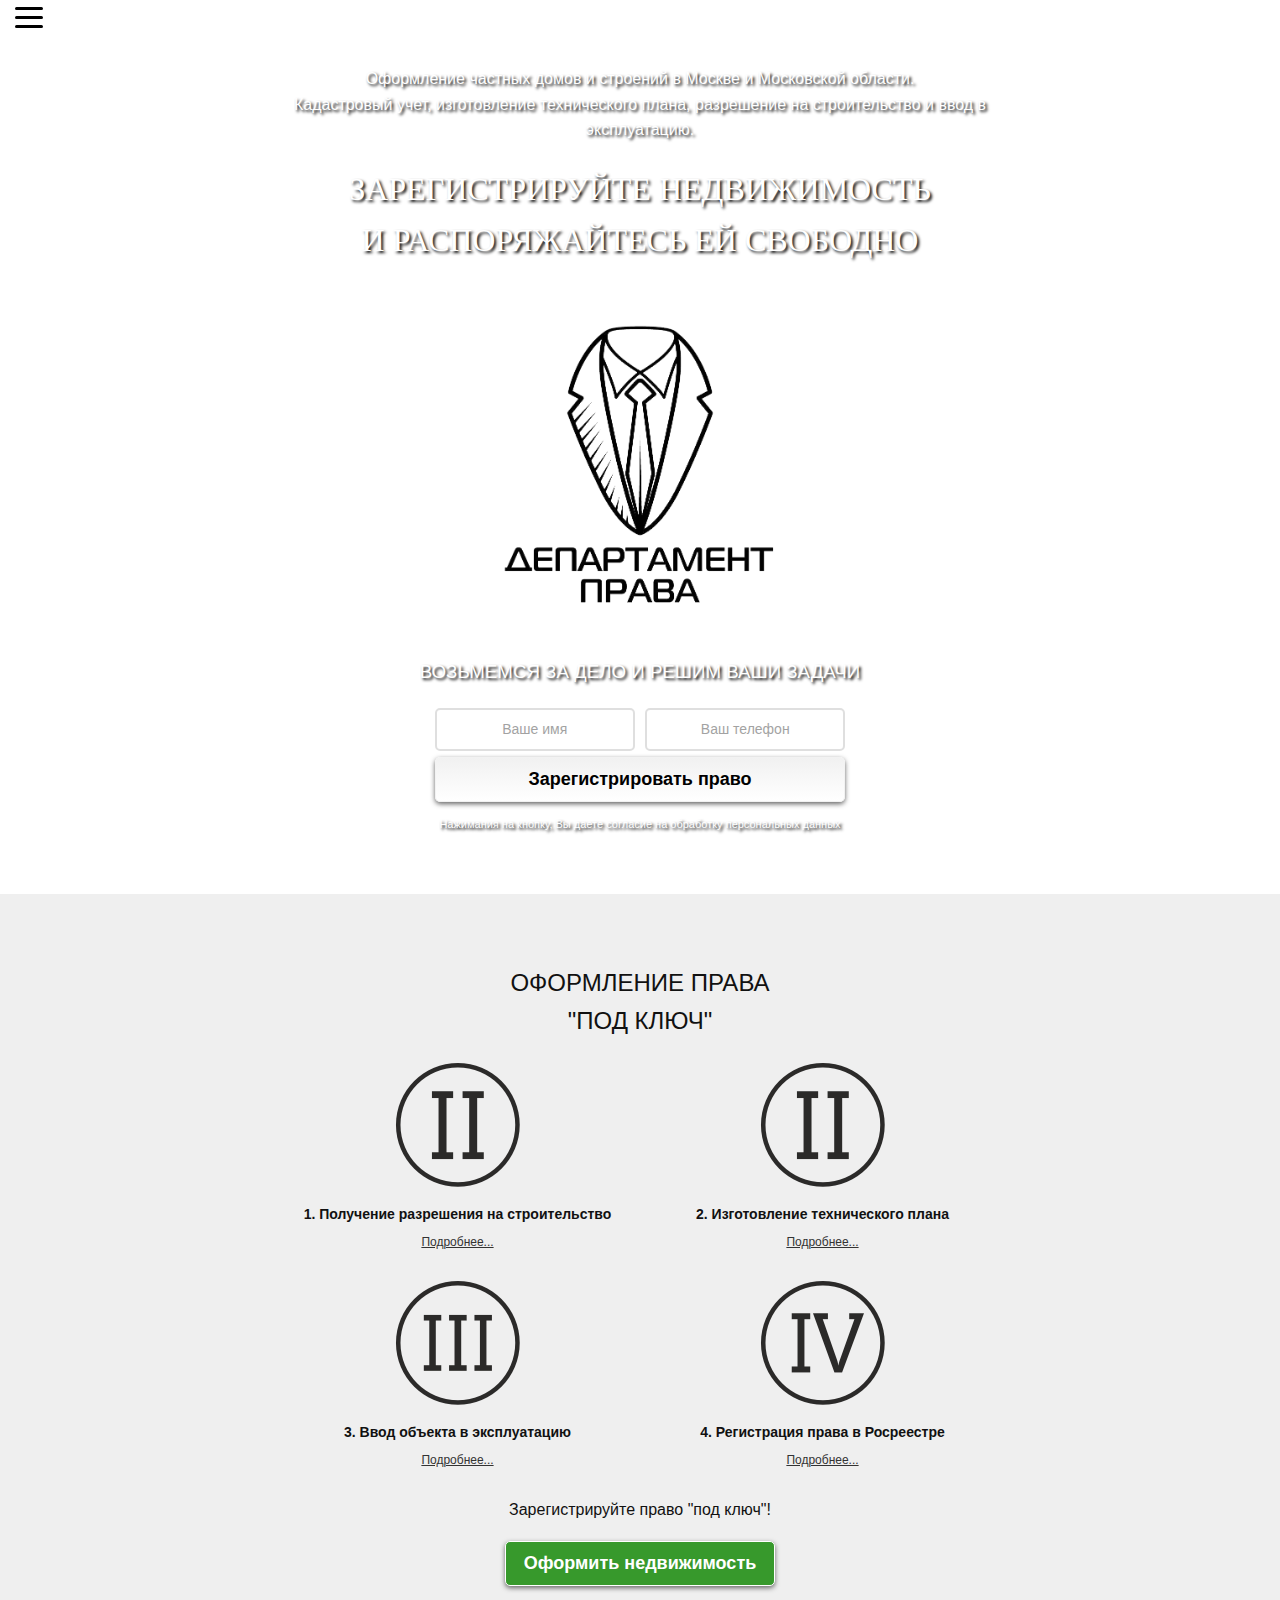
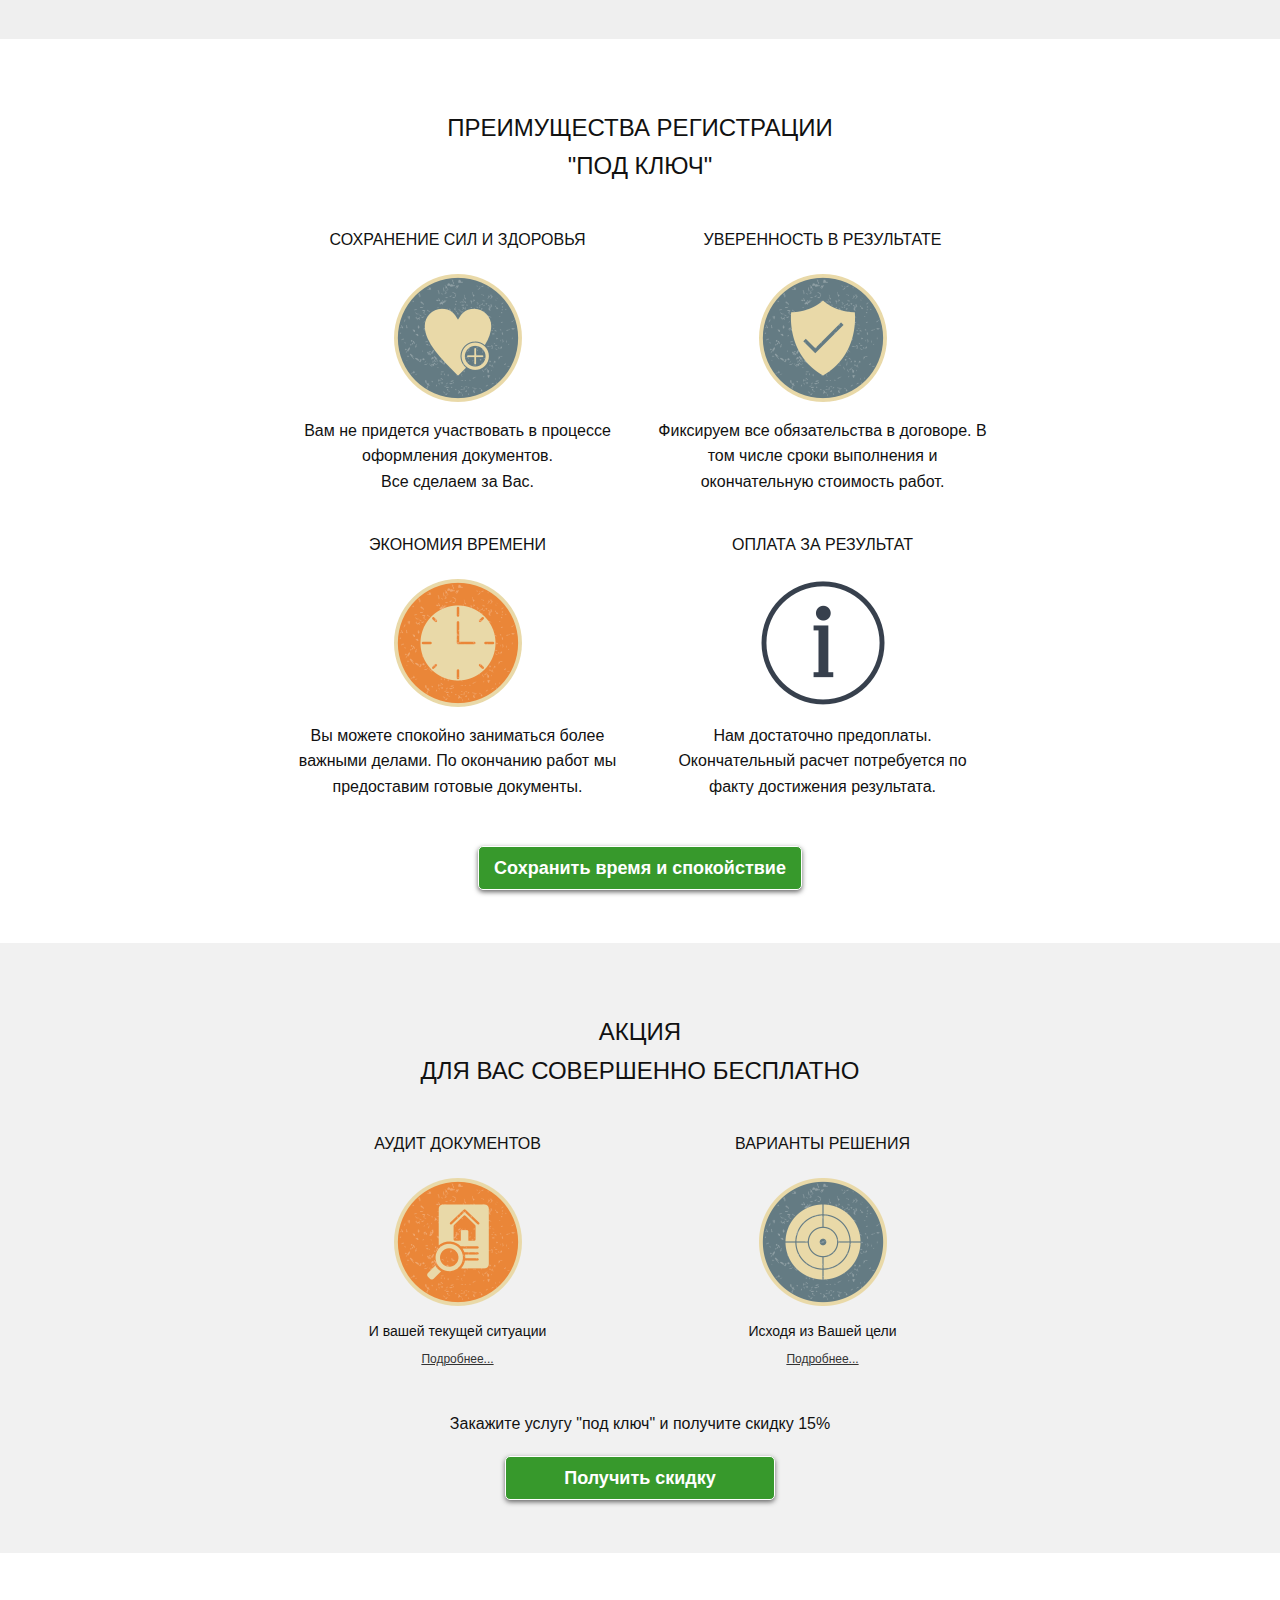
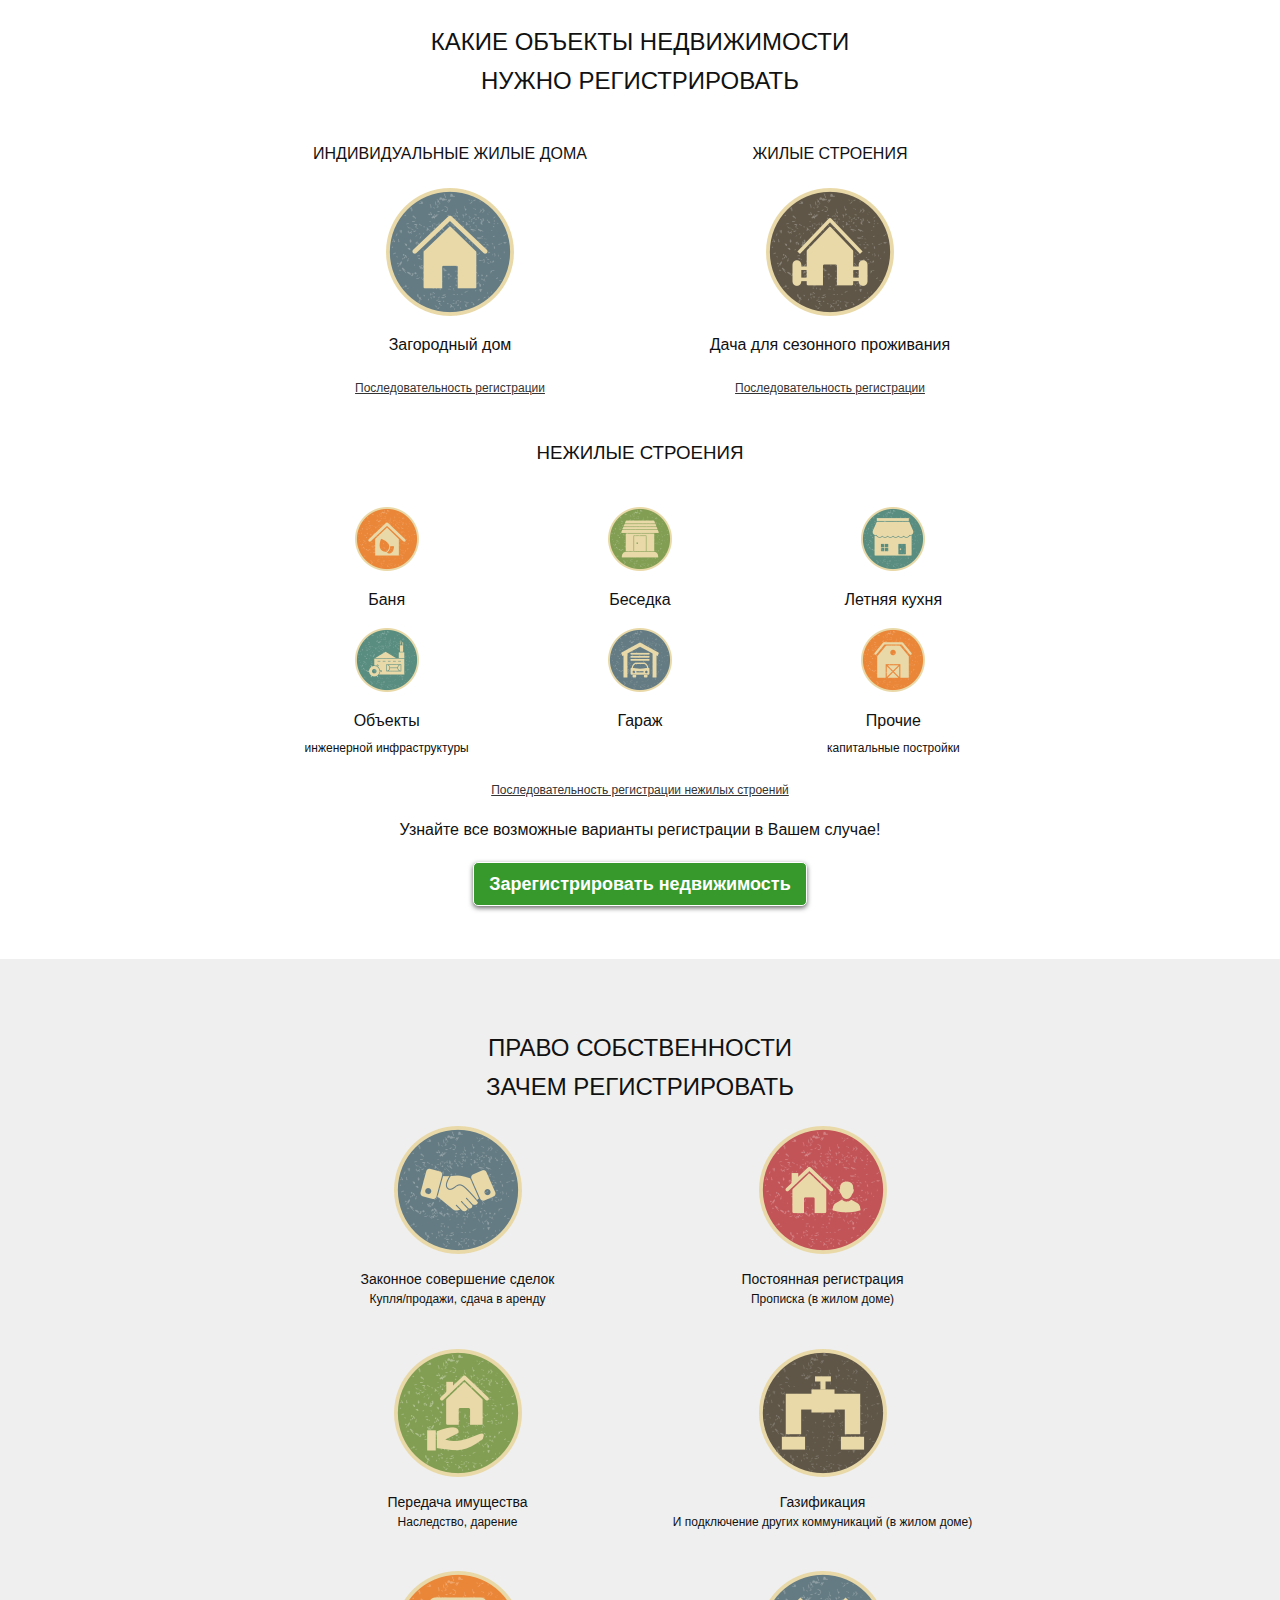
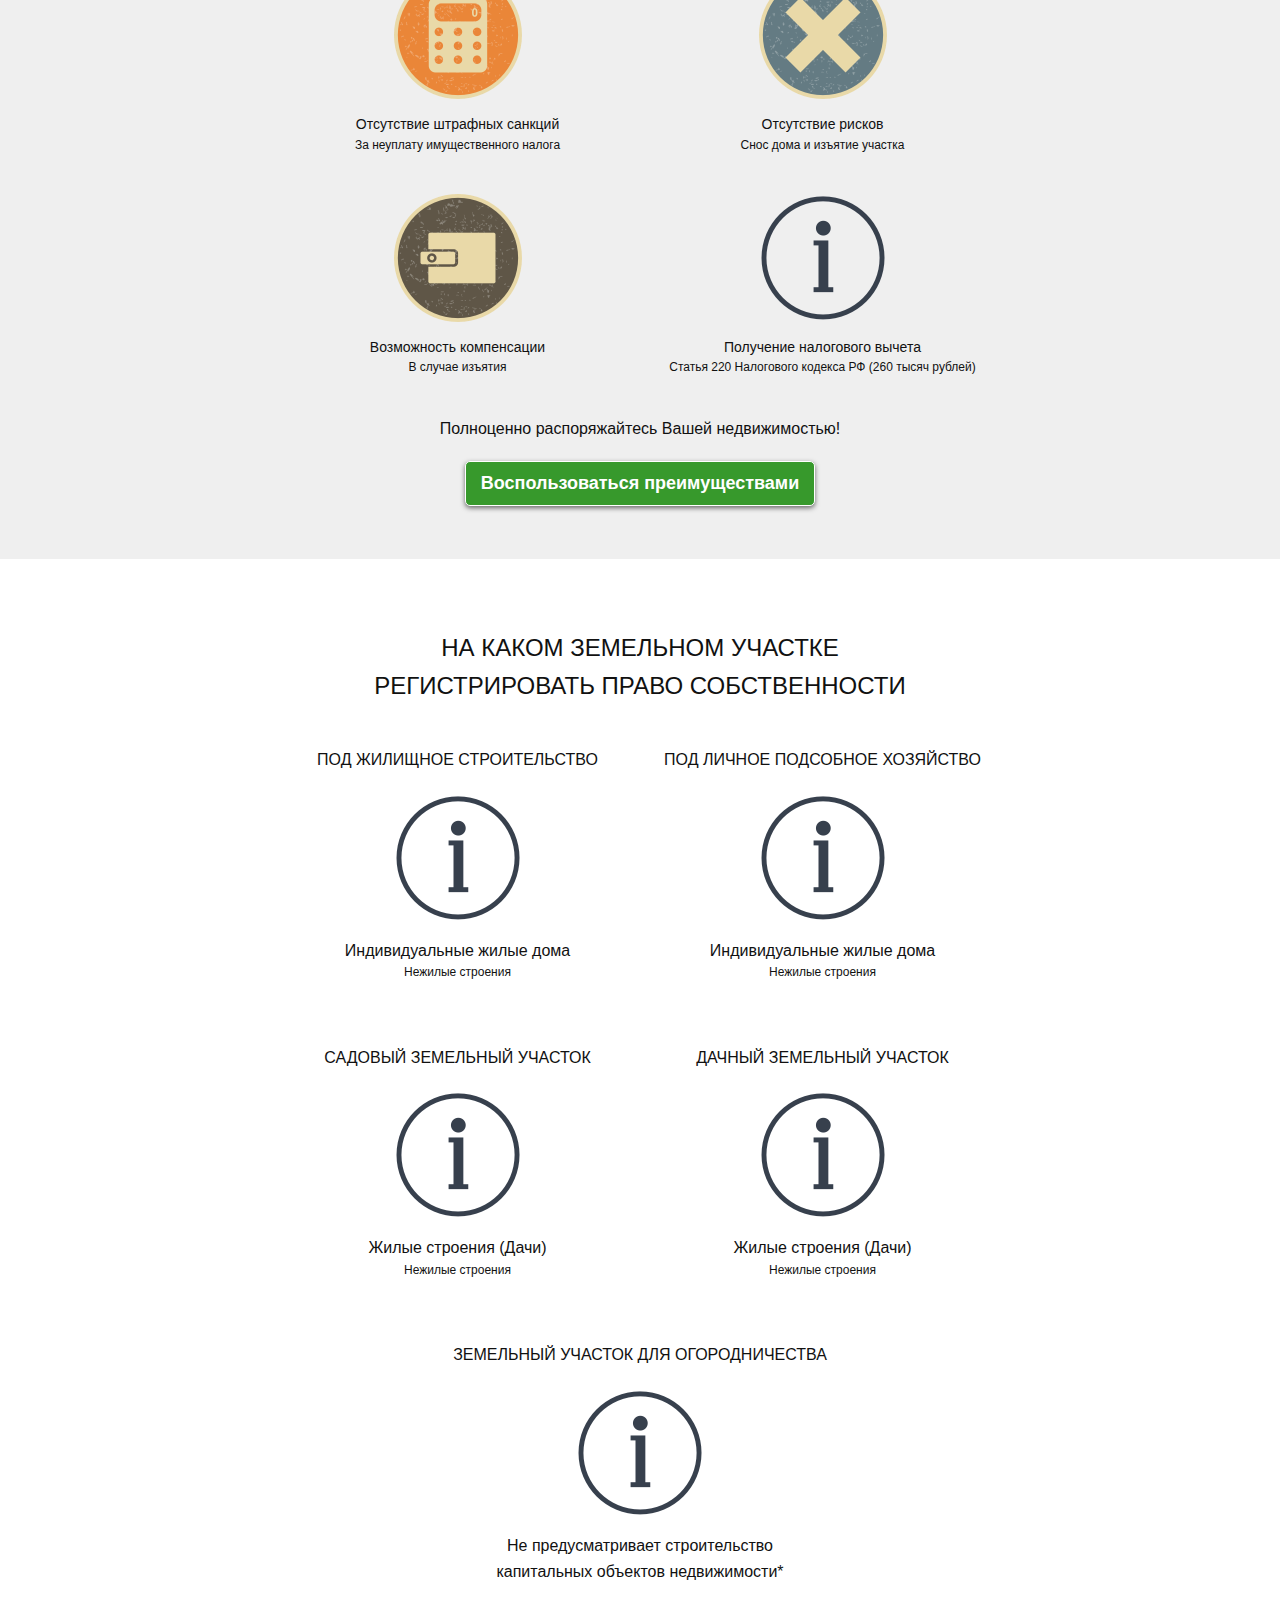
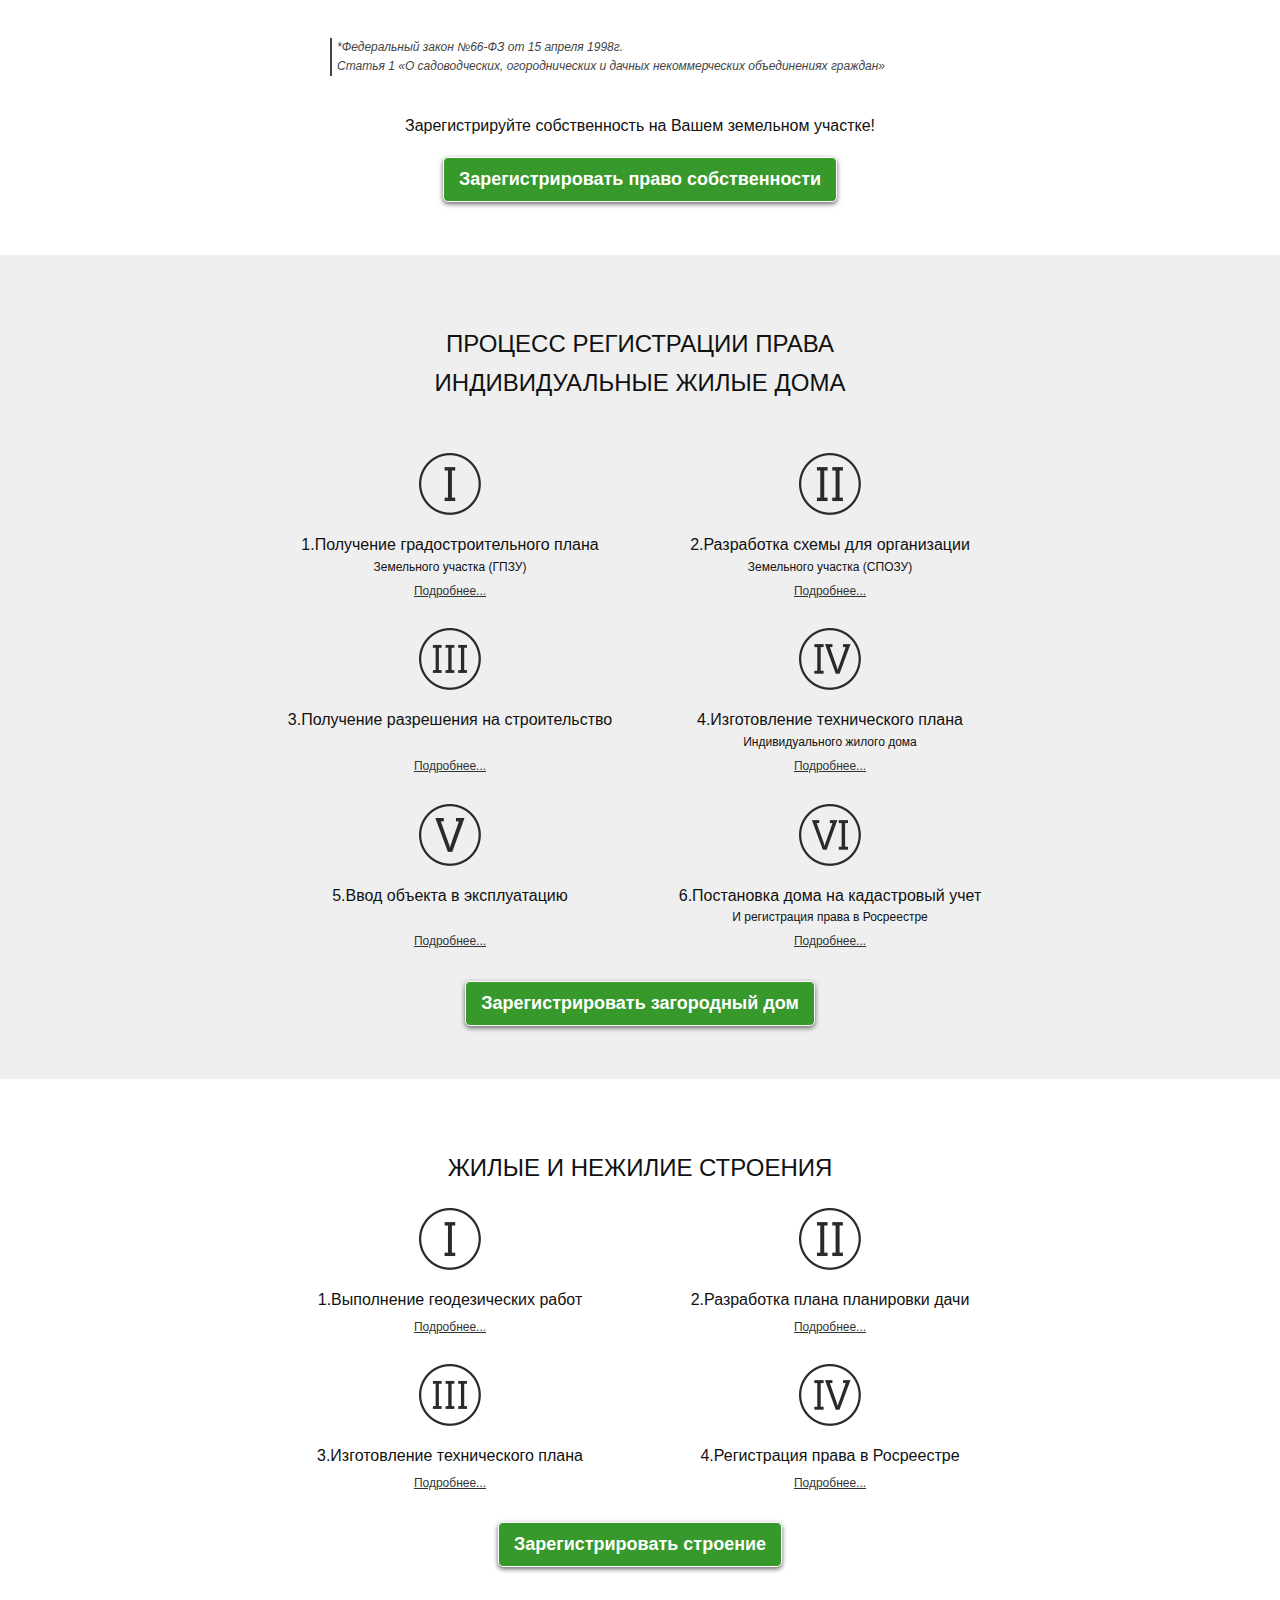
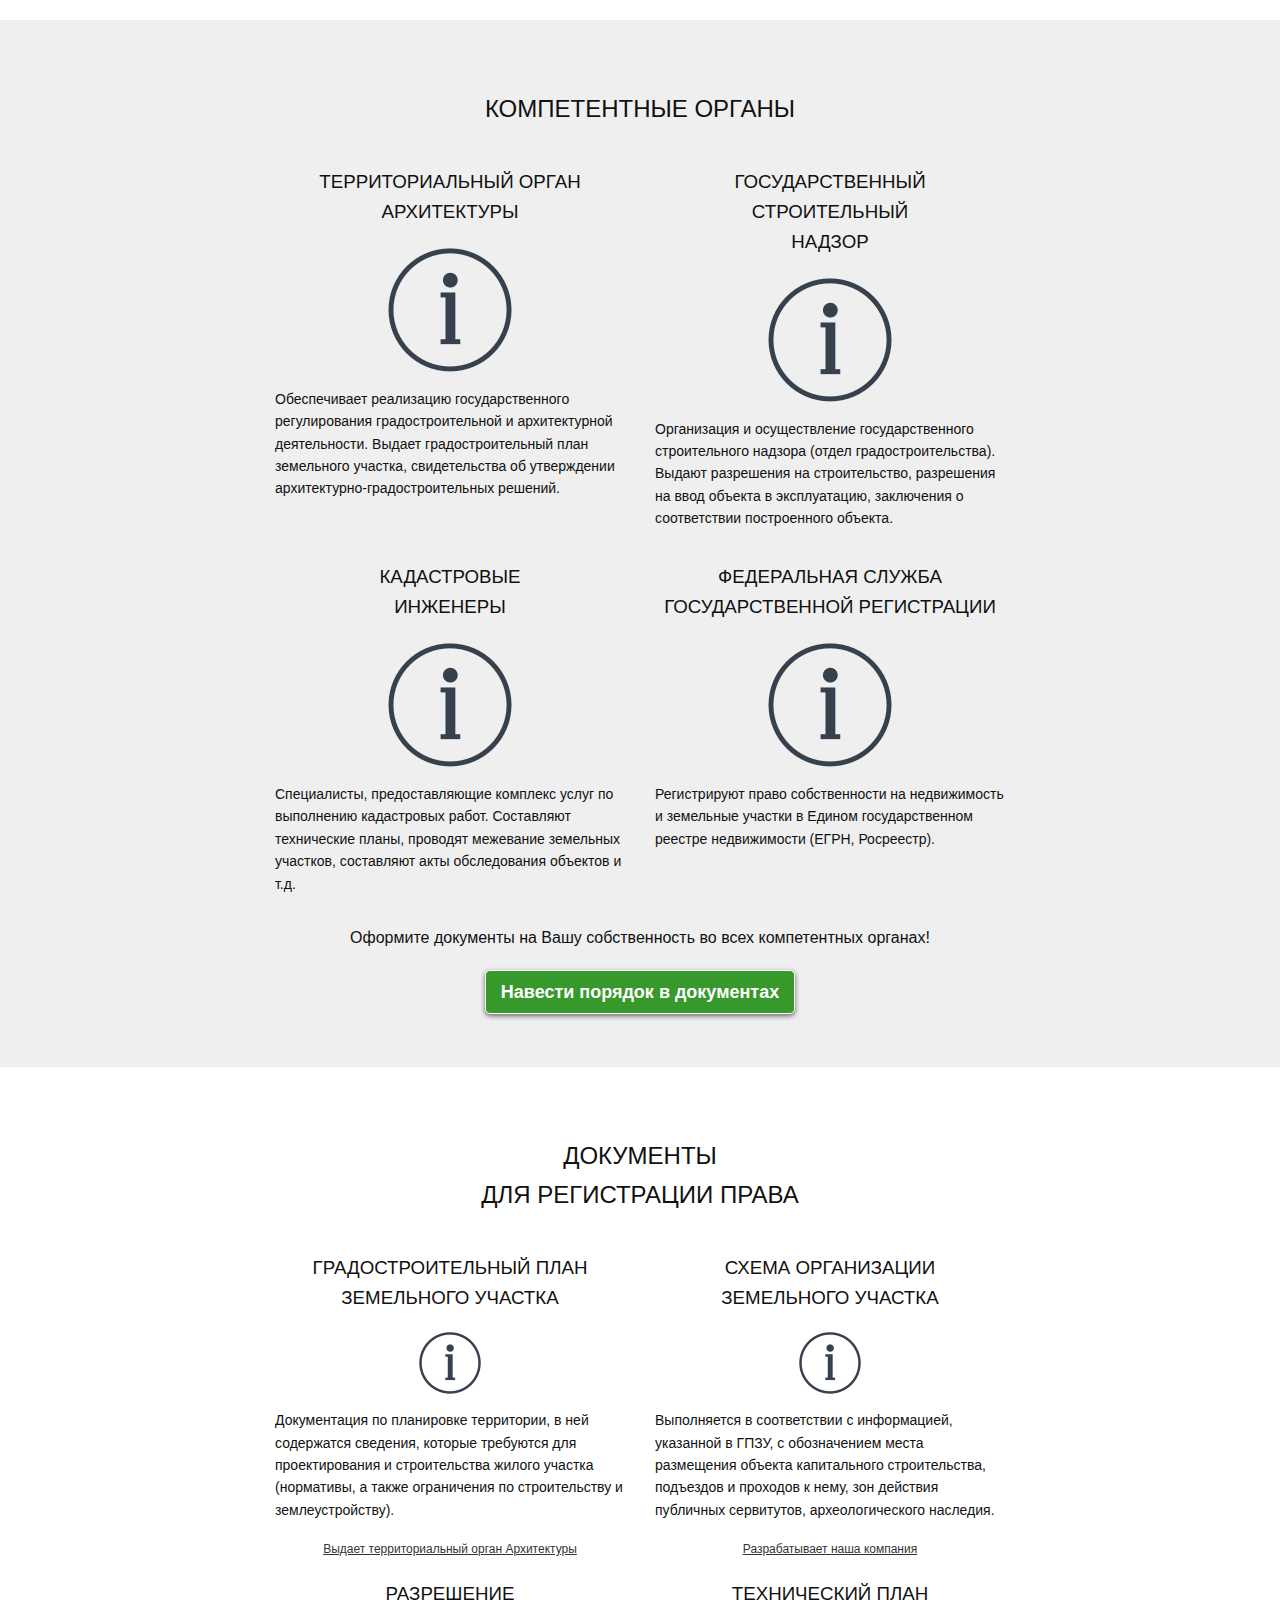
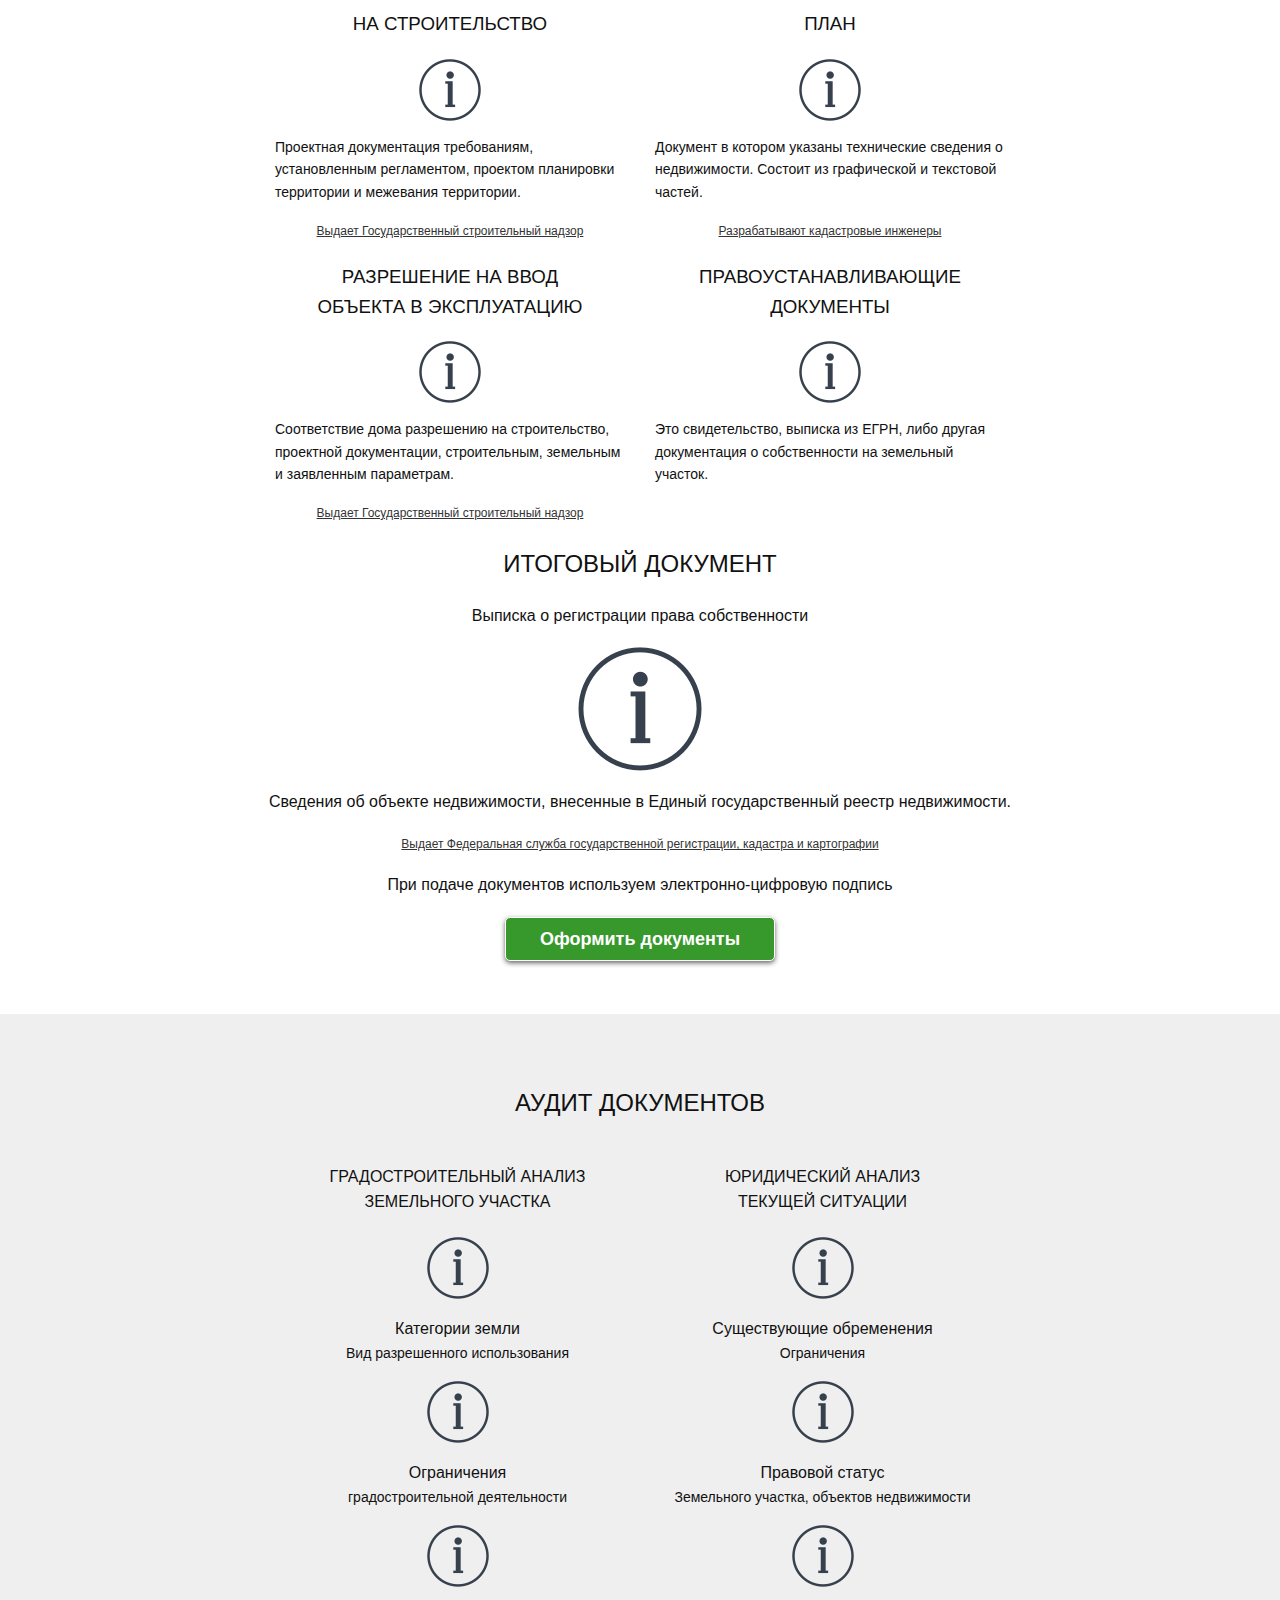
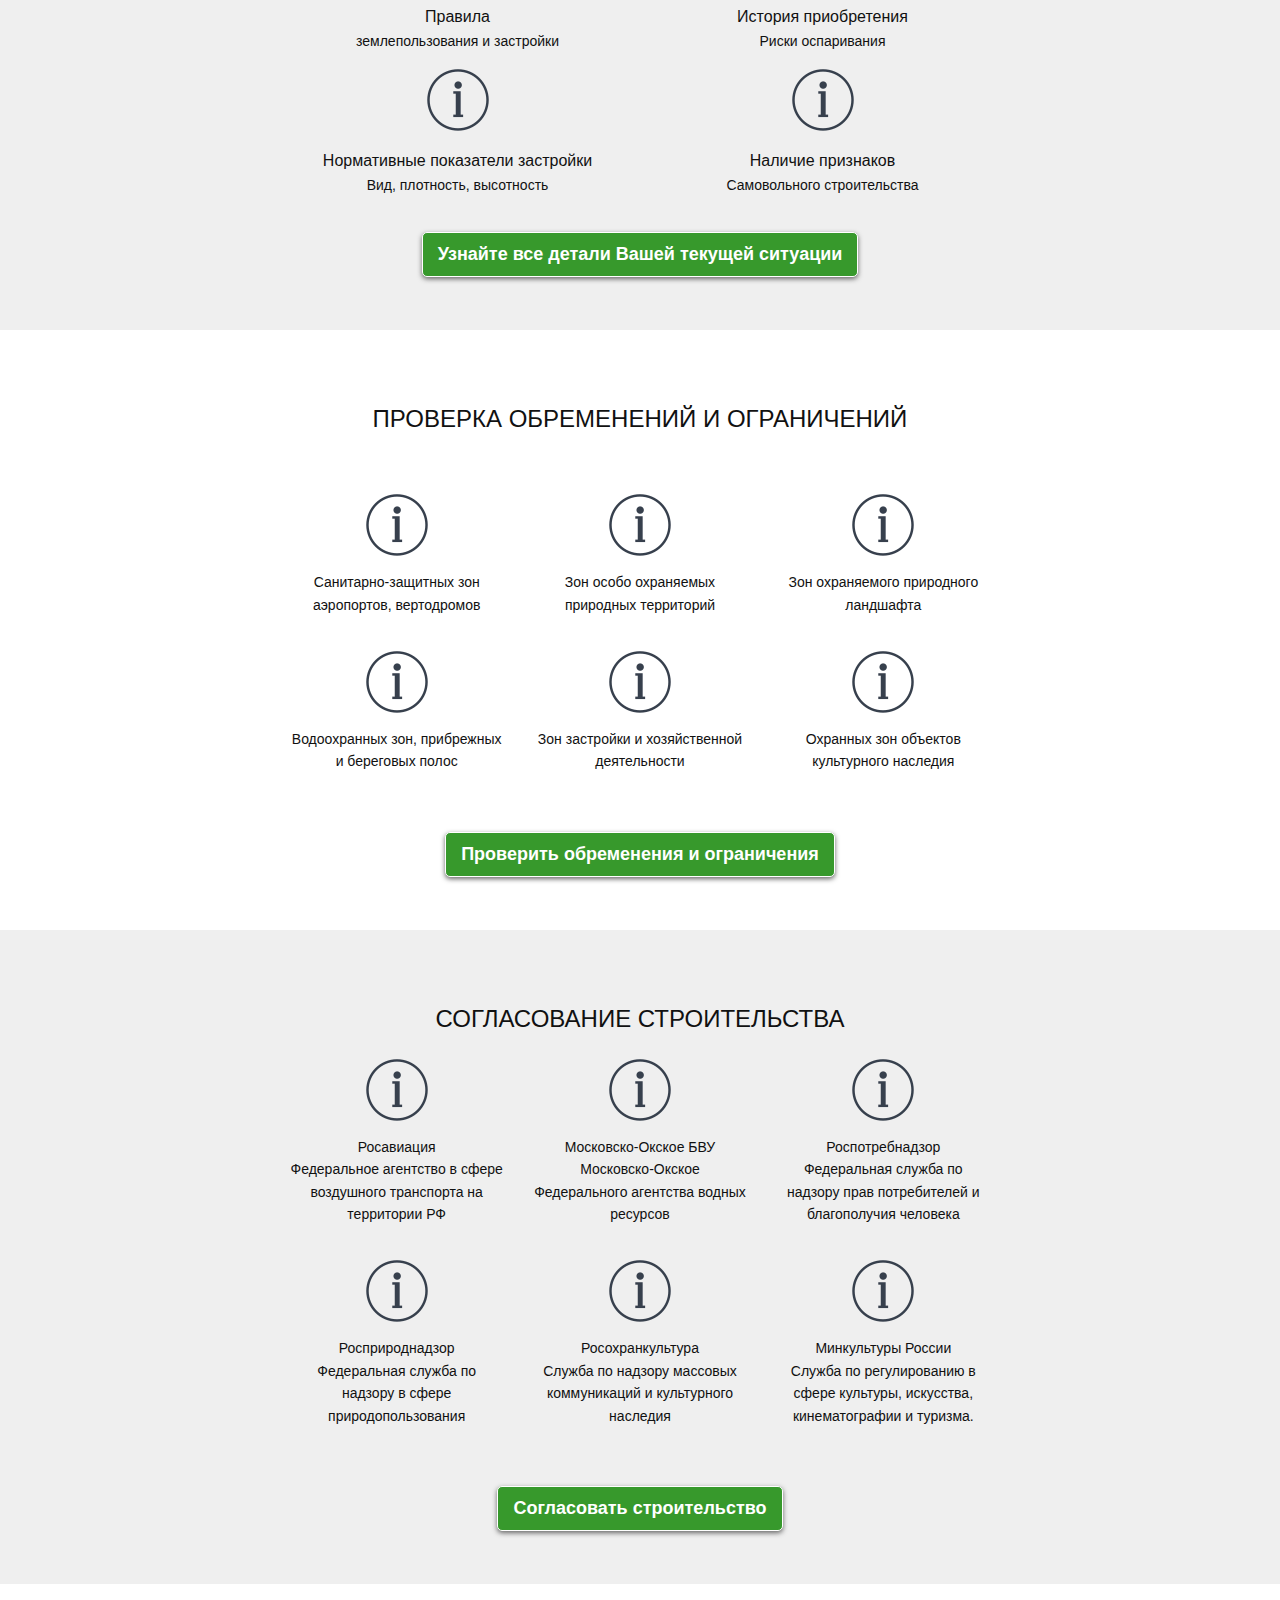
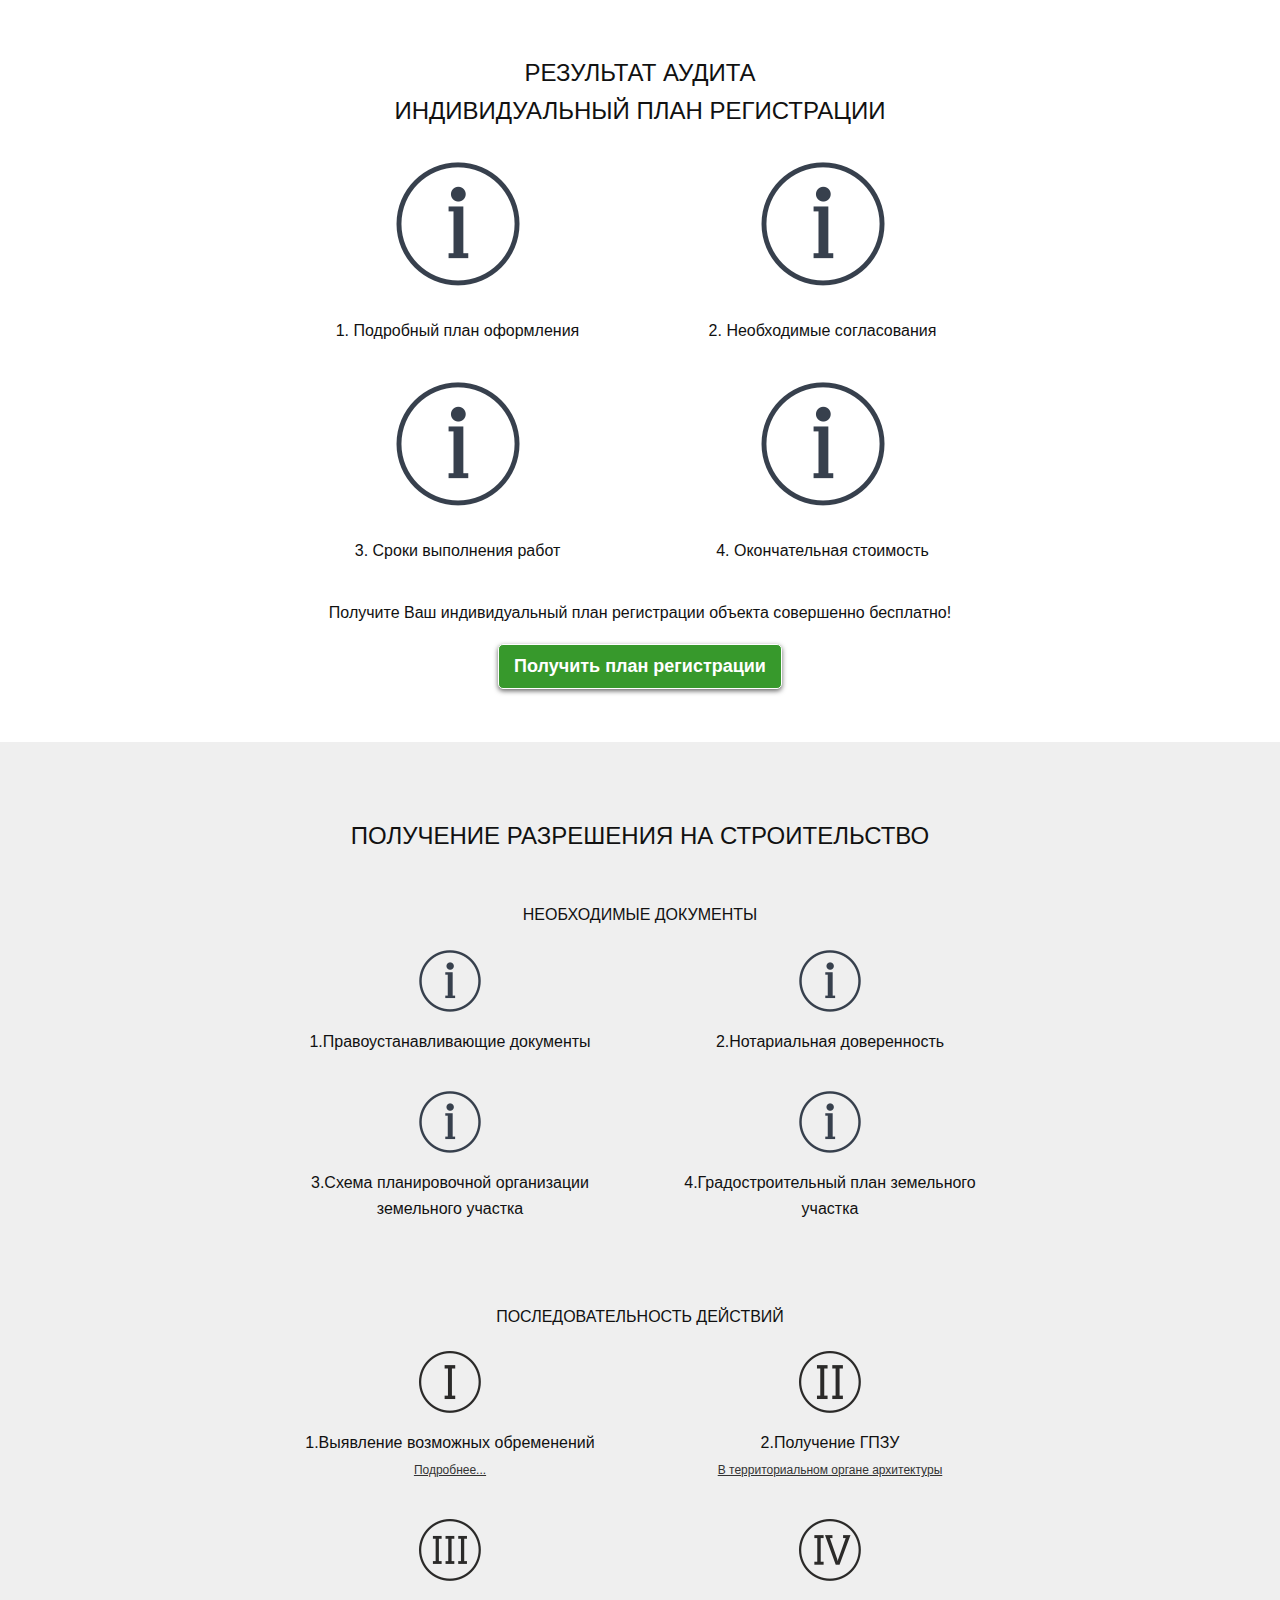
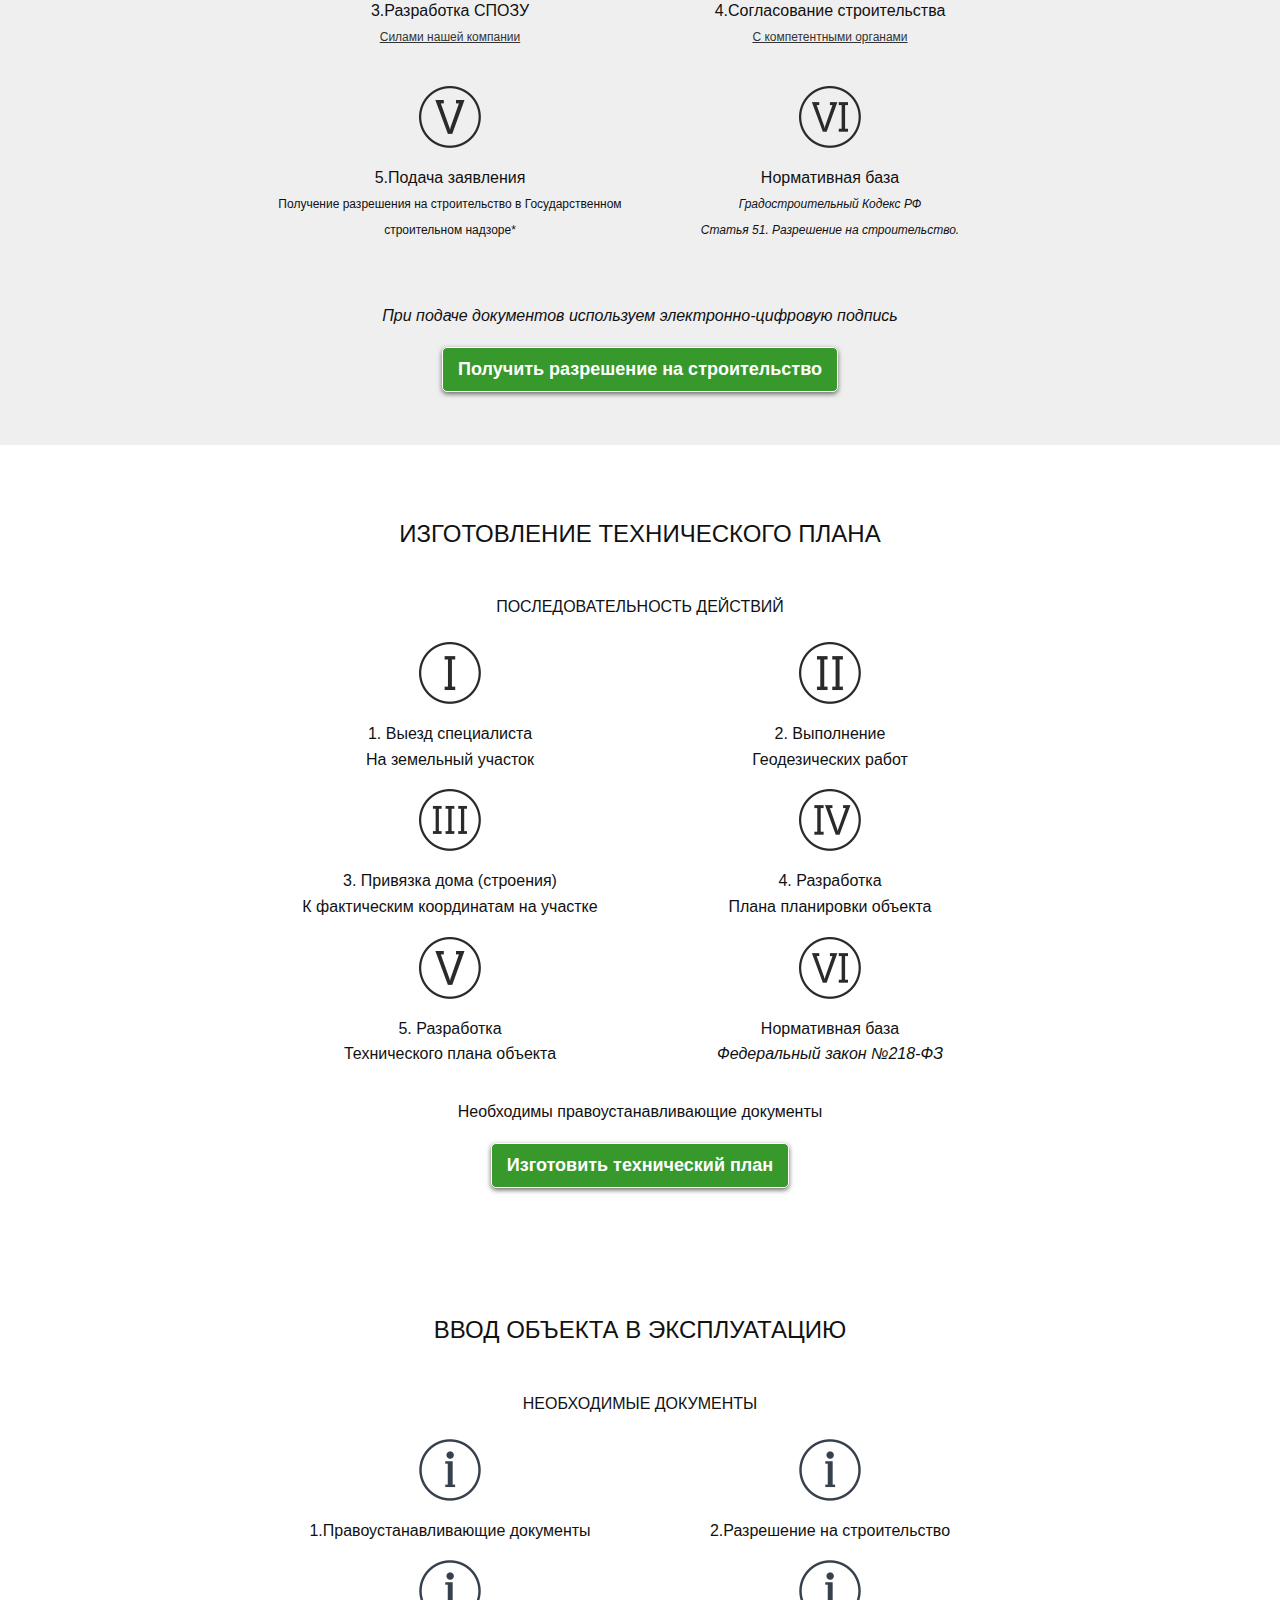
==== commit 5c23e364: "Update index.html" ====
--- a/Department/index.html
+++ b/Department/index.html
@@ -237,11 +237,7 @@
 						</div>
 						<div class="item col-sm-4 col-xs-4">
 							<img src="img/image40.png" alt="Строение">
-<<<<<<< HEAD
 							<p><b>Прочие</b><br><span>капитальные постройки</span></p>
-=======
-							<p><b>Различные</b><br><span>капитальные постройки</span></p>
->>>>>>> fe1f97d6eca84bf3b8e0f8293dfb9aa4db9d3997
 						</div>
 					</div>
 					<a href="#">Последовательность регистрации нежилых строений</a>
